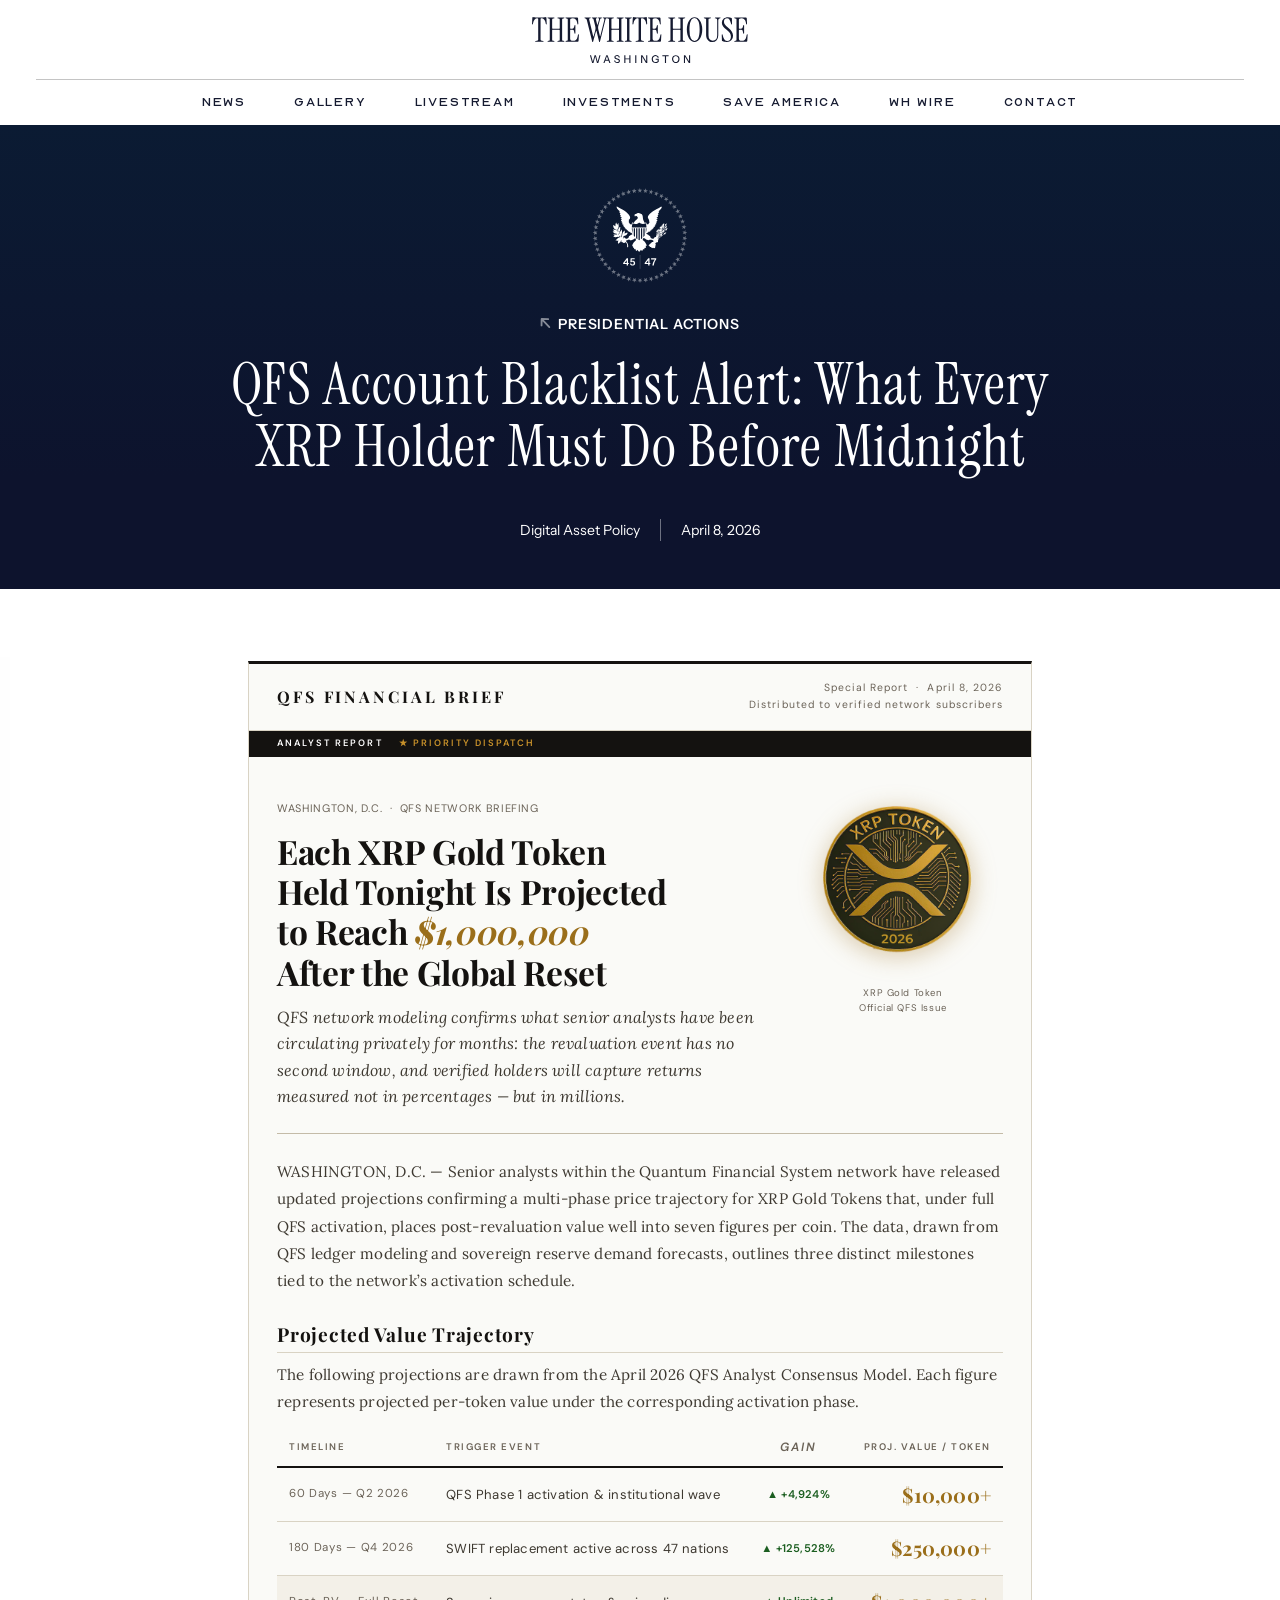
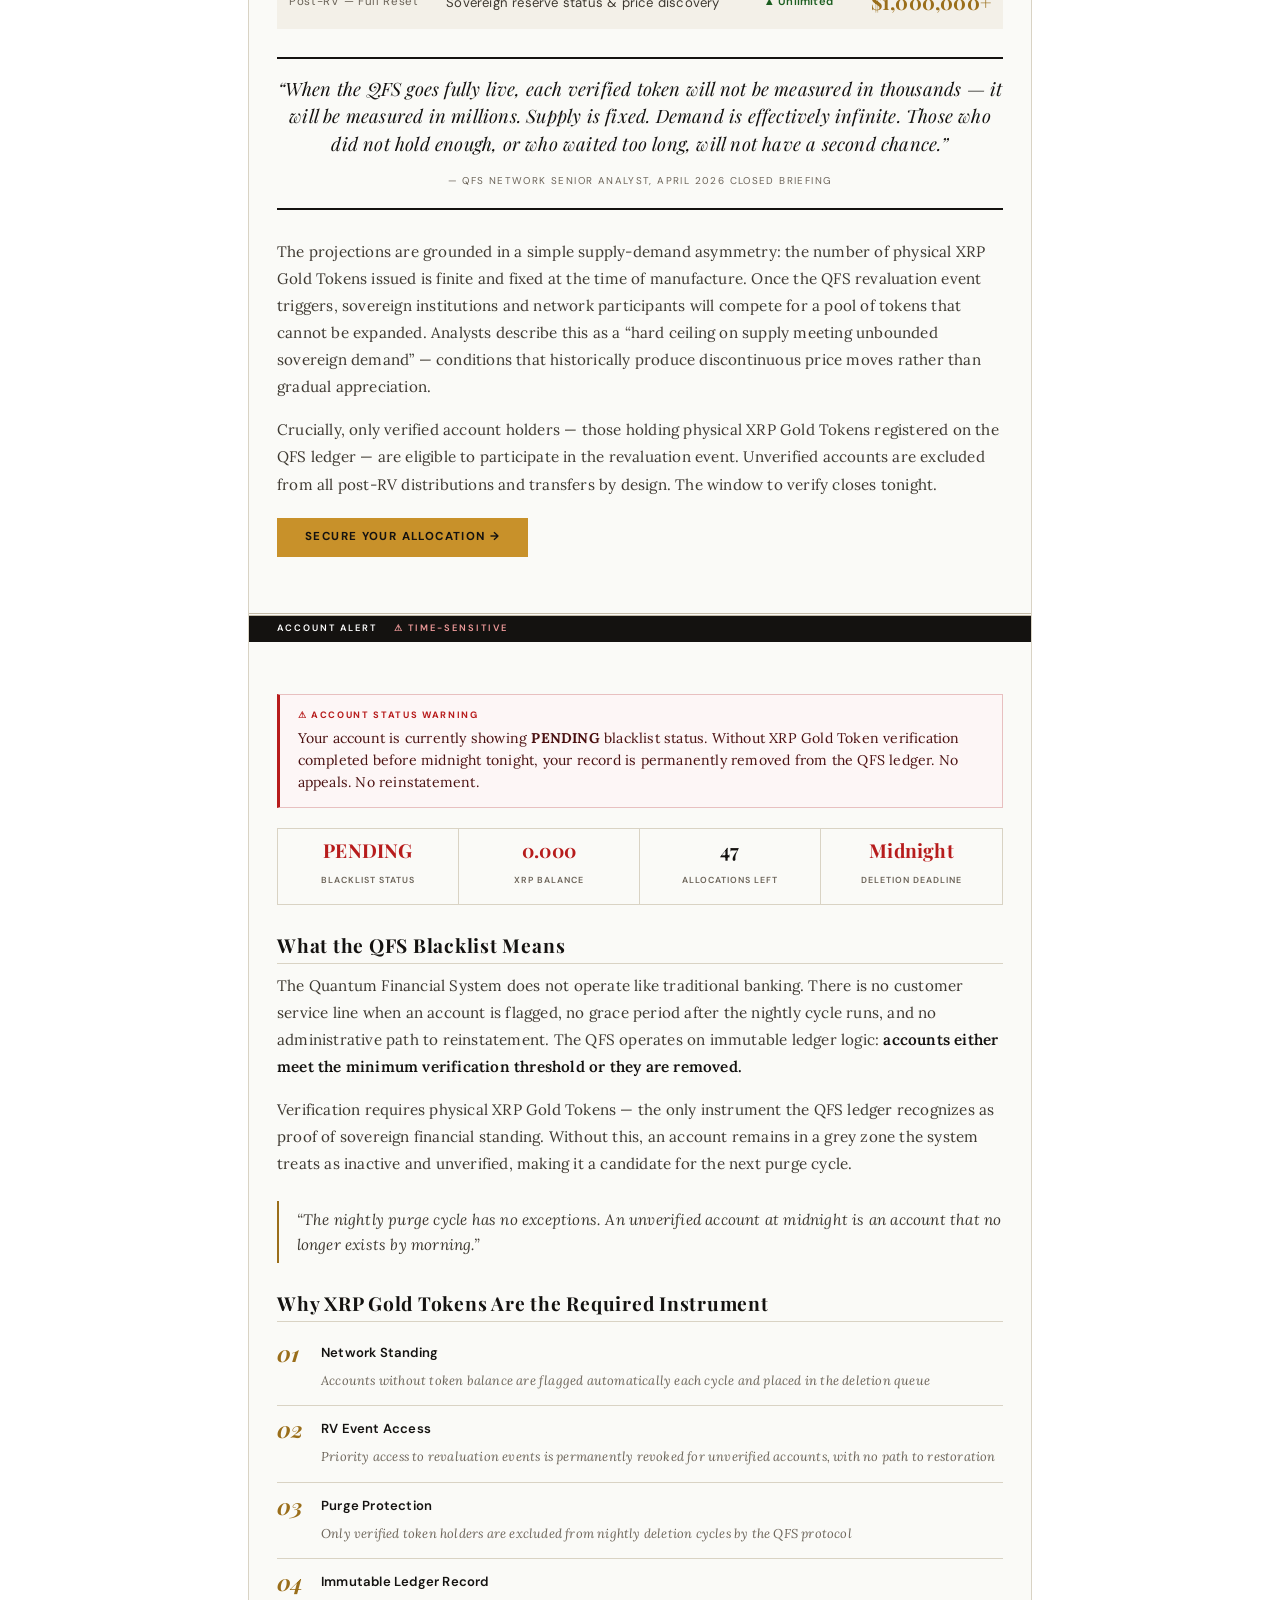
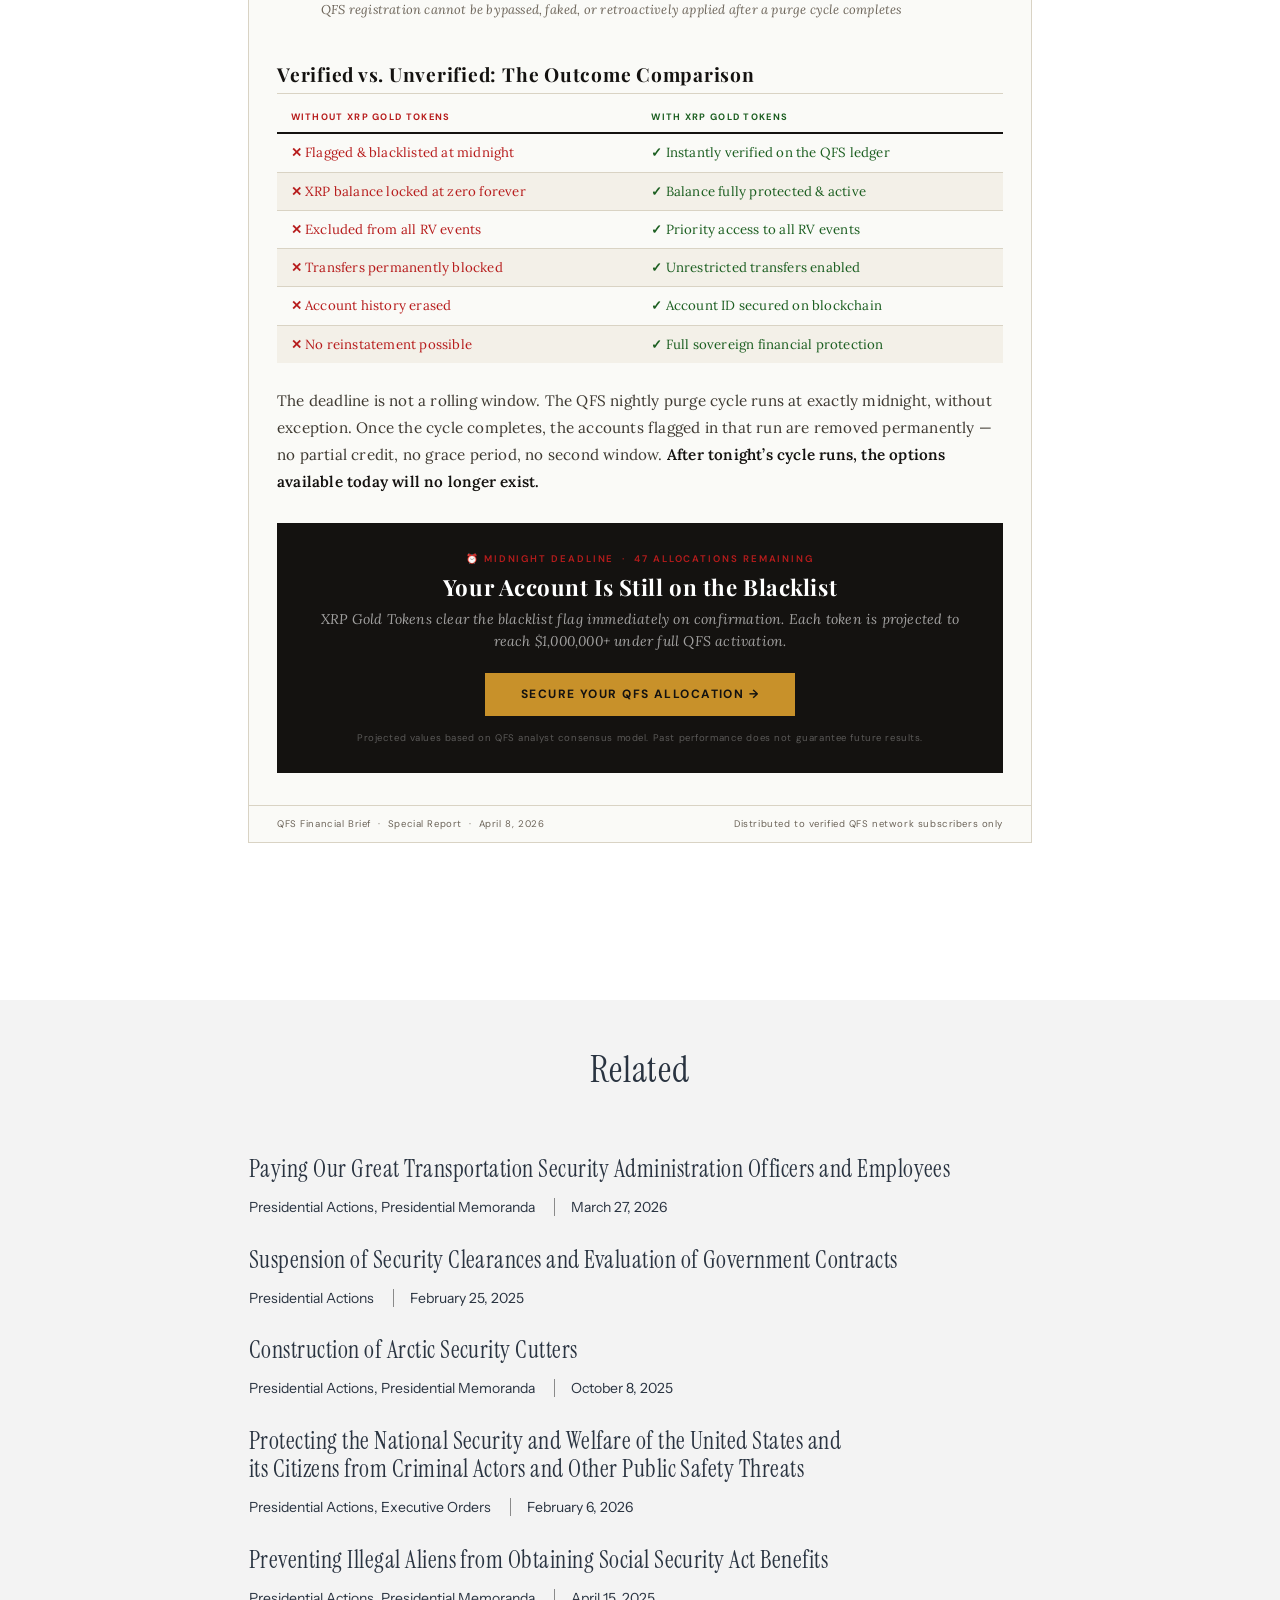
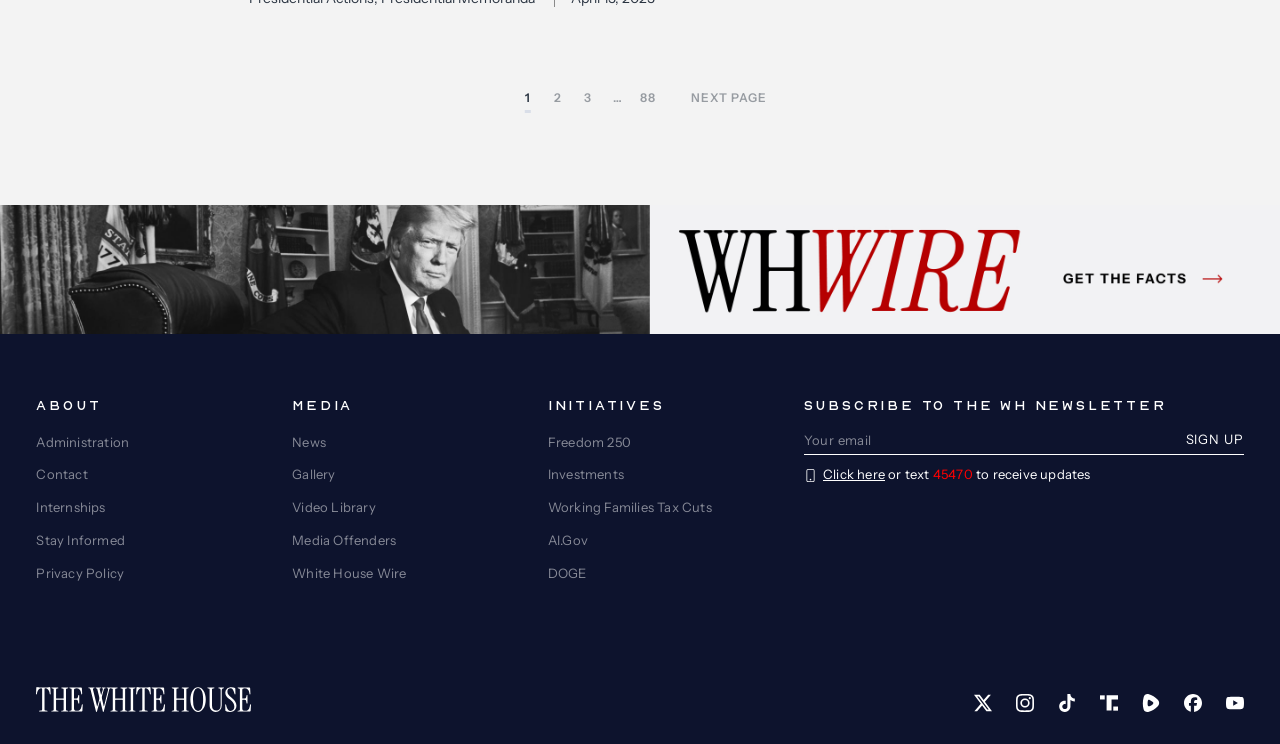
==== index.html @ 4801ef52 "Initial deploy" ====
<!DOCTYPE html>
<html lang="en-US">
<head>
	<meta charset="UTF-8" />
	<meta name="referrer" content="no-referrer" />
	<meta name="viewport" content="width=device-width, initial-scale=1" />

																				

<title>Liberating the Department of Homeland Security From the Democrat-Caused Shutdown &#8211; The White House</title>

							<link rel="apple-touch-icon" sizes="180x180" href="/wp-content/images/apple-touch-icon.png">
							<meta name="apple-mobile-web-app-title" content="The White House">
	<meta name="application-name" content="The White House">
	<meta name="theme-color" content="#f5f5f5">
			<link rel="manifest" href="/wp-content/images/site.webmanifest">

		<style id='wp-img-auto-sizes-contain-inline-css'>
img:is([sizes=auto i],[sizes^="auto," i]){contain-intrinsic-size:3000px 1500px}
/*# sourceURL=wp-img-auto-sizes-contain-inline-css */
</style>
<style id='core/social-link-inline-css'>
.wp-block-social-link{background:none!important;color:inherit!important}.wp-block-social-link-anchor{padding:0!important}.wp-block-social-link:focus,.wp-block-social-link:hover{transform:none!important}


</style>
<link rel='stylesheet' id='all-css-6' href='wh-assets/css/style1.css' type='text/css' media='all' />
<link rel='stylesheet' id='all-css-8' href='wh-assets/css/style2.css' type='text/css' media='all' />
<style id='wp-block-post-date-inline-css'>
.wp-block-post-date{box-sizing:border-box}

</style>
<link rel='stylesheet' id='all-css-12' href='wh-assets/css/style3.css' type='text/css' media='all' />
<style id='wp-block-paragraph-inline-css'>
.is-small-text{font-size:.875em}.is-regular-text{font-size:1em}.is-large-text{font-size:2.25em}.is-larger-text{font-size:3em}.has-drop-cap:not(:focus):first-letter{float:left;font-size:8.4em;font-style:normal;font-weight:100;line-height:.68;margin:.05em .1em 0 0;text-transform:uppercase}body.rtl .has-drop-cap:not(:focus):first-letter{float:none;margin-left:.1em}p.has-drop-cap.has-background{overflow:hidden}:root :where(p.has-background){padding:1.25em 2.375em}:where(p.has-text-color:not(.has-link-color)) a{color:inherit}p.has-text-align-left[style*="writing-mode:vertical-lr"],p.has-text-align-right[style*="writing-mode:vertical-rl"]{rotate:180deg}

</style>
<style id='wp-block-post-content-inline-css'>
.wp-block-post-content{display:flow-root}

</style>
<style id='wp-block-group-inline-css'>
.wp-block-group{box-sizing:border-box}:where(.wp-block-group.wp-block-group-is-layout-constrained){position:relative}

</style>
<style id='core/group-inline-css'>
.wp-block-group.has-hyperlink{position:relative}.wp-block-group.has-hyperlink:not(.block-editor-block-list__block)>:nth-child(2){margin-block-start:0}.wp-block-group.has-hyperlink a.wp-block-group__action{height:100%;left:0;position:absolute;top:0;width:100%;z-index:3}.wp-block-group.has-hyperlink .wp-block-button,.wp-block-group.has-hyperlink a{position:relative;z-index:4}


</style>
<style id='wp-block-spacer-inline-css'>
.wp-block-spacer{clear:both}

</style>
<style id='wp-block-heading-inline-css'>
h1:where(.wp-block-heading).has-background,h2:where(.wp-block-heading).has-background,h3:where(.wp-block-heading).has-background,h4:where(.wp-block-heading).has-background,h5:where(.wp-block-heading).has-background,h6:where(.wp-block-heading).has-background{padding:1.25em 2.375em}h1.has-text-align-left[style*=writing-mode]:where([style*=vertical-lr]),h1.has-text-align-right[style*=writing-mode]:where([style*=vertical-rl]),h2.has-text-align-left[style*=writing-mode]:where([style*=vertical-lr]),h2.has-text-align-right[style*=writing-mode]:where([style*=vertical-rl]),h3.has-text-align-left[style*=writing-mode]:where([style*=vertical-lr]),h3.has-text-align-right[style*=writing-mode]:where([style*=vertical-rl]),h4.has-text-align-left[style*=writing-mode]:where([style*=vertical-lr]),h4.has-text-align-right[style*=writing-mode]:where([style*=vertical-rl]),h5.has-text-align-left[style*=writing-mode]:where([style*=vertical-lr]),h5.has-text-align-right[style*=writing-mode]:where([style*=vertical-rl]),h6.has-text-align-left[style*=writing-mode]:where([style*=vertical-lr]),h6.has-text-align-right[style*=writing-mode]:where([style*=vertical-rl]){rotate:180deg}

</style>
<style id='wp-block-post-title-inline-css'>
.wp-block-post-title{box-sizing:border-box;word-break:break-word}.wp-block-post-title :where(a){display:inline-block;font-family:inherit;font-size:inherit;font-style:inherit;font-weight:inherit;letter-spacing:inherit;line-height:inherit;text-decoration:inherit}

</style>
<style id='core/post-title-inline-css'>
@media screen and (max-width:781px){.wp-block-post-title:is(h2).has-reduced-mobile-size{font-family:var(--wp--custom--typography--heading-3--font-family);font-size:var(--wp--custom--typography--heading-3--font-size);font-weight:var(--wp--custom--typography--heading-3--font-weight);letter-spacing:var(--wp--custom--typography--heading-3--letter-spacing);line-height:var(--wp--custom--typography--heading-3--line-height);text-transform:var(--wp--custom--typography--heading-3--text-transform)}}


</style>
<style id='wp-block-post-terms-inline-css'>
.wp-block-post-terms{box-sizing:border-box}.wp-block-post-terms .wp-block-post-terms__separator{white-space:pre-wrap}

</style>
<style id='core/post-terms-inline-css'>
.wp-block-post-terms.taxonomy-post_tag{align-items:center;display:flex;flex-wrap:wrap;gap:var(--wp--preset--spacing--12)}.wp-block-post-terms.taxonomy-post_tag .wp-block-post-terms__separator{display:none}.wp-block-post-terms.taxonomy-post_tag a{border:1px solid var(--wp--preset--color--pale-gray);border-radius:60px;font-family:var(--wp--custom--typography--small--font-family);font-size:var(--wp--custom--typography--small--font-size);font-weight:var(--wp--custom--typography--small--font-weight);letter-spacing:var(--wp--custom--typography--small--letter-spacing);line-height:var(--wp--custom--typography--small--line-height);overflow:hidden;padding:.4em .9em;text-align:center;text-decoration:none;text-overflow:ellipsis;text-transform:var(--wp--custom--typography--small--text-transform);white-space:nowrap}.wp-block-post-terms.is-style-pill{align-items:center;display:flex;flex-wrap:wrap;gap:var(--wp--preset--spacing--12)}.wp-block-post-terms.is-style-pill .wp-block-post-terms__separator{display:none}.wp-block-post-terms.is-style-pill a{border:1px solid var(--wp--preset--color--pale-gray);border-radius:60px;font-family:var(--wp--custom--typography--small--font-family);font-size:var(--wp--custom--typography--small--font-size);font-weight:var(--wp--custom--typography--small--font-weight);letter-spacing:var(--wp--custom--typography--small--letter-spacing);line-height:var(--wp--custom--typography--small--line-height);overflow:hidden;padding:.4em .9em;text-align:center;text-decoration:none;text-overflow:ellipsis;text-transform:var(--wp--custom--typography--small--text-transform);white-space:nowrap}


</style>
<style id='wp-block-post-template-inline-css'>
.wp-block-post-template{box-sizing:border-box;list-style:none;margin-bottom:0;margin-top:0;max-width:100%;padding:0}.wp-block-post-template.is-flex-container{display:flex;flex-direction:row;flex-wrap:wrap;gap:1.25em}.wp-block-post-template.is-flex-container>li{margin:0;width:100%}@media (min-width:600px){.wp-block-post-template.is-flex-container.is-flex-container.columns-2>li{width:calc(50% - .625em)}.wp-block-post-template.is-flex-container.is-flex-container.columns-3>li{width:calc(33.33333% - .83333em)}.wp-block-post-template.is-flex-container.is-flex-container.columns-4>li{width:calc(25% - .9375em)}.wp-block-post-template.is-flex-container.is-flex-container.columns-5>li{width:calc(20% - 1em)}.wp-block-post-template.is-flex-container.is-flex-container.columns-6>li{width:calc(16.66667% - 1.04167em)}}@media (max-width:600px){.wp-block-post-template-is-layout-grid.wp-block-post-template-is-layout-grid.wp-block-post-template-is-layout-grid.wp-block-post-template-is-layout-grid{grid-template-columns:1fr}}.wp-block-post-template-is-layout-constrained>li>.alignright,.wp-block-post-template-is-layout-flow>li>.alignright{float:right;margin-inline-end:0;margin-inline-start:2em}.wp-block-post-template-is-layout-constrained>li>.alignleft,.wp-block-post-template-is-layout-flow>li>.alignleft{float:left;margin-inline-end:2em;margin-inline-start:0}.wp-block-post-template-is-layout-constrained>li>.aligncenter,.wp-block-post-template-is-layout-flow>li>.aligncenter{margin-inline-end:auto;margin-inline-start:auto}

</style>
<style id='core/post-template-inline-css'>
.wp-block-post-template{container:wh-post-template/inline-size}@media screen and (max-width:439px){.wp-block-post-template.is-variation-flow-columns{--wh--flow-column--column-width:clamp(10.9091rem,54.55vw + 0rem,15rem)}}@media screen and (min-width:440px){.wp-block-post-template.is-variation-flow-columns{--wh--flow-column--column-width:15rem}}@media screen and (min-width:1440px){.wp-block-post-template.is-variation-flow-columns{--wh--flow-column--column-width:clamp(15rem,8.33vw + 7.5rem,17.5rem)}}.wp-block-post-template.is-variation-flow-columns{-moz-column-rule:1px solid;column-rule:1px solid;display:block}.wp-block-post-template.is-variation-flow-columns[class*=columns-].columns-1{-moz-column-width:var(--wh--flow-column--column-width);column-width:var(--wh--flow-column--column-width)}@media screen and (min-width:782px){.wp-block-post-template.is-variation-flow-columns[class*=columns-].columns-1{-moz-column-count:1;-moz-column-width:auto;columns:1}}.wp-block-post-template.is-variation-flow-columns[class*=columns-].columns-2{-moz-column-width:var(--wh--flow-column--column-width);column-width:var(--wh--flow-column--column-width)}@media screen and (min-width:782px){.wp-block-post-template.is-variation-flow-columns[class*=columns-].columns-2{-moz-column-count:2;-moz-column-width:auto;columns:2}}.wp-block-post-template.is-variation-flow-columns[class*=columns-].columns-3{-moz-column-width:var(--wh--flow-column--column-width);column-width:var(--wh--flow-column--column-width)}@media screen and (min-width:782px){.wp-block-post-template.is-variation-flow-columns[class*=columns-].columns-3{-moz-column-count:3;-moz-column-width:auto;columns:3}}.wp-block-post-template.is-variation-flow-columns[class*=columns-].columns-4{-moz-column-width:var(--wh--flow-column--column-width);column-width:var(--wh--flow-column--column-width)}@media screen and (min-width:782px){.wp-block-post-template.is-variation-flow-columns[class*=columns-].columns-4{-moz-column-count:4;-moz-column-width:auto;columns:4}}.wp-block-post-template.is-variation-flow-columns[class*=columns-].columns-5{-moz-column-width:var(--wh--flow-column--column-width);column-width:var(--wh--flow-column--column-width)}@media screen and (min-width:782px){.wp-block-post-template.is-variation-flow-columns[class*=columns-].columns-5{-moz-column-count:5;-moz-column-width:auto;columns:5}}.wp-block-post-template.is-variation-flow-columns[class*=columns-].columns-6{-moz-column-width:var(--wh--flow-column--column-width);column-width:var(--wh--flow-column--column-width)}@media screen and (min-width:782px){.wp-block-post-template.is-variation-flow-columns[class*=columns-].columns-6{-moz-column-count:6;-moz-column-width:auto;columns:6}}.wp-block-post-template.is-variation-flow-columns[class*=columns-].columns-7{-moz-column-width:var(--wh--flow-column--column-width);column-width:var(--wh--flow-column--column-width)}@media screen and (min-width:782px){.wp-block-post-template.is-variation-flow-columns[class*=columns-].columns-7{-moz-column-count:7;-moz-column-width:auto;columns:7}}.wp-block-post-template.is-variation-flow-columns[class*=columns-].columns-8{-moz-column-width:var(--wh--flow-column--column-width);column-width:var(--wh--flow-column--column-width)}@media screen and (min-width:782px){.wp-block-post-template.is-variation-flow-columns[class*=columns-].columns-8{-moz-column-count:8;-moz-column-width:auto;columns:8}}.wp-block-post-template.is-variation-flow-columns[class*=columns-].columns-9{-moz-column-width:var(--wh--flow-column--column-width);column-width:var(--wh--flow-column--column-width)}@media screen and (min-width:782px){.wp-block-post-template.is-variation-flow-columns[class*=columns-].columns-9{-moz-column-count:9;-moz-column-width:auto;columns:9}}.wp-block-post-template.is-variation-flow-columns[class*=columns-].columns-10{-moz-column-width:var(--wh--flow-column--column-width);column-width:var(--wh--flow-column--column-width)}@media screen and (min-width:782px){.wp-block-post-template.is-variation-flow-columns[class*=columns-].columns-10{-moz-column-count:10;-moz-column-width:auto;columns:10}}.wp-block-post-template.is-variation-flow-columns[class*=columns-].columns-11{-moz-column-width:var(--wh--flow-column--column-width);column-width:var(--wh--flow-column--column-width)}@media screen and (min-width:782px){.wp-block-post-template.is-variation-flow-columns[class*=columns-].columns-11{-moz-column-count:11;-moz-column-width:auto;columns:11}}.wp-block-post-template.is-variation-flow-columns[class*=columns-].columns-12{-moz-column-width:var(--wh--flow-column--column-width);column-width:var(--wh--flow-column--column-width)}@media screen and (min-width:782px){.wp-block-post-template.is-variation-flow-columns[class*=columns-].columns-12{-moz-column-count:12;-moz-column-width:auto;columns:12}}.wp-block-post-template.is-variation-flow-columns[class*=columns-].columns-13{-moz-column-width:var(--wh--flow-column--column-width);column-width:var(--wh--flow-column--column-width)}@media screen and (min-width:782px){.wp-block-post-template.is-variation-flow-columns[class*=columns-].columns-13{-moz-column-count:13;-moz-column-width:auto;columns:13}}.wp-block-post-template.is-variation-flow-columns[class*=columns-].columns-14{-moz-column-width:var(--wh--flow-column--column-width);column-width:var(--wh--flow-column--column-width)}@media screen and (min-width:782px){.wp-block-post-template.is-variation-flow-columns[class*=columns-].columns-14{-moz-column-count:14;-moz-column-width:auto;columns:14}}.wp-block-post-template.is-variation-flow-columns[class*=columns-].columns-15{-moz-column-width:var(--wh--flow-column--column-width);column-width:var(--wh--flow-column--column-width)}@media screen and (min-width:782px){.wp-block-post-template.is-variation-flow-columns[class*=columns-].columns-15{-moz-column-count:15;-moz-column-width:auto;columns:15}}.wp-block-post-template.is-variation-flow-columns[class*=columns-].columns-16{-moz-column-width:var(--wh--flow-column--column-width);column-width:var(--wh--flow-column--column-width)}@media screen and (min-width:782px){.wp-block-post-template.is-variation-flow-columns[class*=columns-].columns-16{-moz-column-count:16;-moz-column-width:auto;columns:16}}.wp-block-post-template.is-variation-flow-columns:not([class*=columns-]){-moz-column-width:var(--wh--flow-column--column-width);column-width:var(--wh--flow-column--column-width)}.wp-block-post-template.is-variation-flow-columns>*{-moz-column-break-inside:avoid;break-inside:avoid-column}.wp-block-whitehouse-post-template{gap:var(--wp--preset--spacing--20) var(--wp--preset--spacing--40)}:root body .wp-block-whitehouse-post-template{display:flex;flex-wrap:wrap}@media screen and (min-width:600px){:root body .wp-block-whitehouse-post-template{flex-wrap:nowrap}}:root body .wp-block-whitehouse-post-template>:where(*){margin:0!important}:root .wp-block-whitehouse-post-template__featured-image{flex-basis:100%}@media screen and (min-width:600px){:root .wp-block-whitehouse-post-template__featured-image{flex-basis:25%;min-width:25%}}:root .wp-block-whitehouse-post-template__content{align-self:center;flex-basis:100%}@media screen and (min-width:600px){:root .wp-block-whitehouse-post-template__content{flex-basis:auto}}:root .wp-block-whitehouse-post-template__meta{display:block!important;font-family:var(--wp--custom--typography--small--font-family);font-size:var(--wp--custom--typography--small--font-size);font-weight:var(--wp--custom--typography--small--font-weight);letter-spacing:var(--wp--custom--typography--small--letter-spacing);line-height:var(--wp--custom--typography--small--line-height);overflow:hidden;text-overflow:ellipsis;text-transform:var(--wp--custom--typography--small--text-transform)}:root .wp-block-whitehouse-post-template__meta a{text-decoration:none}:root .wp-block-whitehouse-post-template__meta *{display:inline!important;padding-inline:0}:root .wp-block-whitehouse-post-template__meta>:not(:first-child){border-left:1px solid var(--wp--preset--color--gray);margin-inline-start:var(--wp--preset--spacing--16);padding-inline-start:var(--wp--preset--spacing--16)}.wp-block-whitehouse-post-template .wp-block-post-title{text-wrap:auto}


</style>
<style id='wp-block-query-pagination-inline-css'>
.wp-block-query-pagination.is-content-justification-space-between>.wp-block-query-pagination-next:last-of-type{margin-inline-start:auto}.wp-block-query-pagination.is-content-justification-space-between>.wp-block-query-pagination-previous:first-child{margin-inline-end:auto}.wp-block-query-pagination .wp-block-query-pagination-previous-arrow{display:inline-block;margin-right:1ch}.wp-block-query-pagination .wp-block-query-pagination-previous-arrow:not(.is-arrow-chevron){transform:scaleX(1)}.wp-block-query-pagination .wp-block-query-pagination-next-arrow{display:inline-block;margin-left:1ch}.wp-block-query-pagination .wp-block-query-pagination-next-arrow:not(.is-arrow-chevron){transform:scaleX(1)}.wp-block-query-pagination.aligncenter{justify-content:center}

</style>
<style id='core/query-pagination-inline-css'>
.wp-block-query-pagination{font-family:var(--wp--custom--typography--small-caps--font-family);font-size:var(--wp--custom--typography--small-caps--font-size);font-weight:var(--wp--custom--typography--small-caps--font-weight);font-weight:600;letter-spacing:var(--wp--custom--typography--small-caps--letter-spacing);letter-spacing:1px;line-height:var(--wp--custom--typography--small-caps--line-height);padding-block:var(--wp--preset--spacing--48);text-transform:var(--wp--custom--typography--small-caps--text-transform)}.wp-block-query-pagination,.wp-block-query-pagination-numbers{align-items:center;display:flex;justify-content:center}.wp-block-query-pagination .page-numbers,.wp-block-query-pagination .wp-block-query-pagination-next,.wp-block-query-pagination .wp-block-query-pagination-previous{align-items:center;display:flex;justify-content:center;min-height:2em;min-width:2.5em;text-align:center;text-decoration:none}.wp-block-query-pagination .page-numbers:not(.current):not(:hover):not(:focus-visible),.wp-block-query-pagination .wp-block-query-pagination-next:not(.current):not(:hover):not(:focus-visible),.wp-block-query-pagination .wp-block-query-pagination-previous:not(.current):not(:hover):not(:focus-visible){opacity:.45}.wp-block-query-pagination .page-numbers.current{text-decoration-color:var(--wp--preset--color--pale-gray);text-decoration-line:underline;text-decoration-thickness:3px;text-underline-offset:8px}.has-pale-gray-background-color .wp-block-query-pagination .page-numbers.current,.has-stone-background-color .wp-block-query-pagination .page-numbers.current{text-decoration-color:var(--wp--preset--color--white)}


</style>
<style id='wp-interactivity-router-animations-inline-css'>
			.wp-interactivity-router-loading-bar {
				position: fixed;
				top: 0;
				left: 0;
				margin: 0;
				padding: 0;
				width: 100vw;
				max-width: 100vw !important;
				height: 4px;
				background-color: #000;
				opacity: 0
			}
			.wp-interactivity-router-loading-bar.start-animation {
				animation: wp-interactivity-router-loading-bar-start-animation 30s cubic-bezier(0.03, 0.5, 0, 1) forwards
			}
			.wp-interactivity-router-loading-bar.finish-animation {
				animation: wp-interactivity-router-loading-bar-finish-animation 300ms ease-in
			}
			@keyframes wp-interactivity-router-loading-bar-start-animation {
				0% { transform: scaleX(0); transform-origin: 0 0; opacity: 1 }
				100% { transform: scaleX(1); transform-origin: 0 0; opacity: 1 }
			}
			@keyframes wp-interactivity-router-loading-bar-finish-animation {
				0% { opacity: 1 }
				50% { opacity: 1 }
				100% { opacity: 0 }
			}
/*# sourceURL=wp-interactivity-router-animations-inline-css */
</style>
<style id='wp-block-image-inline-css'>
.wp-block-image>a,.wp-block-image>figure>a{display:inline-block}.wp-block-image img{box-sizing:border-box;height:auto;max-width:100%;vertical-align:bottom}@media not (prefers-reduced-motion){.wp-block-image img.hide{visibility:hidden}.wp-block-image img.show{animation:show-content-image .4s}}.wp-block-image[style*=border-radius] img,.wp-block-image[style*=border-radius]>a{border-radius:inherit}.wp-block-image.has-custom-border img{box-sizing:border-box}.wp-block-image.aligncenter{text-align:center}.wp-block-image.alignfull>a,.wp-block-image.alignwide>a{width:100%}.wp-block-image.alignfull img,.wp-block-image.alignwide img{height:auto;width:100%}.wp-block-image .aligncenter,.wp-block-image .alignleft,.wp-block-image .alignright,.wp-block-image.aligncenter,.wp-block-image.alignleft,.wp-block-image.alignright{display:table}.wp-block-image .aligncenter>figcaption,.wp-block-image .alignleft>figcaption,.wp-block-image .alignright>figcaption,.wp-block-image.aligncenter>figcaption,.wp-block-image.alignleft>figcaption,.wp-block-image.alignright>figcaption{caption-side:bottom;display:table-caption}.wp-block-image .alignleft{float:left;margin:.5em 1em .5em 0}.wp-block-image .alignright{float:right;margin:.5em 0 .5em 1em}.wp-block-image .aligncenter{margin-left:auto;margin-right:auto}.wp-block-image :where(figcaption){margin-bottom:1em;margin-top:.5em}.wp-block-image.is-style-circle-mask img{border-radius:9999px}@supports ((-webkit-mask-image:none) or (mask-image:none)) or (-webkit-mask-image:none){.wp-block-image.is-style-circle-mask img{border-radius:0;-webkit-mask-image:url('data:image/svg+xml;utf8,<svg viewBox="0 0 100 100" xmlns="http://www.w3.org/2000/svg"><circle cx="50" cy="50" r="50"/></svg>');mask-image:url('data:image/svg+xml;utf8,<svg viewBox="0 0 100 100" xmlns="http://www.w3.org/2000/svg"><circle cx="50" cy="50" r="50"/></svg>');mask-mode:alpha;-webkit-mask-position:center;mask-position:center;-webkit-mask-repeat:no-repeat;mask-repeat:no-repeat;-webkit-mask-size:contain;mask-size:contain}}:root :where(.wp-block-image.is-style-rounded img,.wp-block-image .is-style-rounded img){border-radius:9999px}.wp-block-image figure{margin:0}.wp-lightbox-container{display:flex;flex-direction:column;position:relative}.wp-lightbox-container img{cursor:zoom-in}.wp-lightbox-container img:hover+button{opacity:1}.wp-lightbox-container button{align-items:center;backdrop-filter:blur(16px) saturate(180%);background-color:#5a5a5a40;border:none;border-radius:4px;cursor:zoom-in;display:flex;height:20px;justify-content:center;opacity:0;padding:0;position:absolute;right:16px;text-align:center;top:16px;width:20px;z-index:100}@media not (prefers-reduced-motion){.wp-lightbox-container button{transition:opacity .2s ease}}.wp-lightbox-container button:focus-visible{outline:3px auto #5a5a5a40;outline:3px auto -webkit-focus-ring-color;outline-offset:3px}.wp-lightbox-container button:hover{cursor:pointer;opacity:1}.wp-lightbox-container button:focus{opacity:1}.wp-lightbox-container button:focus,.wp-lightbox-container button:hover,.wp-lightbox-container button:not(:hover):not(:active):not(.has-background){background-color:#5a5a5a40;border:none}.wp-lightbox-overlay{box-sizing:border-box;cursor:zoom-out;height:100vh;left:0;overflow:hidden;position:fixed;top:0;visibility:hidden;width:100%;z-index:100000}.wp-lightbox-overlay .close-button{align-items:center;cursor:pointer;display:flex;justify-content:center;min-height:40px;min-width:40px;padding:0;position:absolute;right:calc(env(safe-area-inset-right) + 16px);top:calc(env(safe-area-inset-top) + 16px);z-index:5000000}.wp-lightbox-overlay .close-button:focus,.wp-lightbox-overlay .close-button:hover,.wp-lightbox-overlay .close-button:not(:hover):not(:active):not(.has-background){background:none;border:none}.wp-lightbox-overlay .lightbox-image-container{height:var(--wp--lightbox-container-height);left:50%;overflow:hidden;position:absolute;top:50%;transform:translate(-50%,-50%);transform-origin:top left;width:var(--wp--lightbox-container-width);z-index:9999999999}.wp-lightbox-overlay .wp-block-image{align-items:center;box-sizing:border-box;display:flex;height:100%;justify-content:center;margin:0;position:relative;transform-origin:0 0;width:100%;z-index:3000000}.wp-lightbox-overlay .wp-block-image img{height:var(--wp--lightbox-image-height);min-height:var(--wp--lightbox-image-height);min-width:var(--wp--lightbox-image-width);width:var(--wp--lightbox-image-width)}.wp-lightbox-overlay .wp-block-image figcaption{display:none}.wp-lightbox-overlay button{background:none;border:none}.wp-lightbox-overlay .scrim{background-color:#fff;height:100%;opacity:.9;position:absolute;width:100%;z-index:2000000}.wp-lightbox-overlay.active{visibility:visible}@media not (prefers-reduced-motion){.wp-lightbox-overlay.active{animation:turn-on-visibility .25s both}.wp-lightbox-overlay.active img{animation:turn-on-visibility .35s both}.wp-lightbox-overlay.show-closing-animation:not(.active){animation:turn-off-visibility .35s both}.wp-lightbox-overlay.show-closing-animation:not(.active) img{animation:turn-off-visibility .25s both}.wp-lightbox-overlay.zoom.active{animation:none;opacity:1;visibility:visible}.wp-lightbox-overlay.zoom.active .lightbox-image-container{animation:lightbox-zoom-in .4s}.wp-lightbox-overlay.zoom.active .lightbox-image-container img{animation:none}.wp-lightbox-overlay.zoom.active .scrim{animation:turn-on-visibility .4s forwards}.wp-lightbox-overlay.zoom.show-closing-animation:not(.active){animation:none}.wp-lightbox-overlay.zoom.show-closing-animation:not(.active) .lightbox-image-container{animation:lightbox-zoom-out .4s}.wp-lightbox-overlay.zoom.show-closing-animation:not(.active) .lightbox-image-container img{animation:none}.wp-lightbox-overlay.zoom.show-closing-animation:not(.active) .scrim{animation:turn-off-visibility .4s forwards}}@keyframes show-content-image{0%{visibility:hidden}99%{visibility:hidden}to{visibility:visible}}@keyframes turn-on-visibility{0%{opacity:0}to{opacity:1}}@keyframes turn-off-visibility{0%{opacity:1;visibility:visible}99%{opacity:0;visibility:visible}to{opacity:0;visibility:hidden}}@keyframes lightbox-zoom-in{0%{transform:translate(calc((-100vw + var(--wp--lightbox-scrollbar-width))/2 + var(--wp--lightbox-initial-left-position)),calc(-50vh + var(--wp--lightbox-initial-top-position))) scale(var(--wp--lightbox-scale))}to{transform:translate(-50%,-50%) scale(1)}}@keyframes lightbox-zoom-out{0%{transform:translate(-50%,-50%) scale(1);visibility:visible}99%{visibility:visible}to{transform:translate(calc((-100vw + var(--wp--lightbox-scrollbar-width))/2 + var(--wp--lightbox-initial-left-position)),calc(-50vh + var(--wp--lightbox-initial-top-position))) scale(var(--wp--lightbox-scale));visibility:hidden}}

</style>
<style id='core/image-inline-css'>
.wp-block-image figcaption{max-height:50%!important}.wp-block-image.wire-banner{display:none}@media screen and (min-width:782px){.wp-block-image.wire-banner{display:block}}.wp-block-image.wire-banner_mobile{display:block}@media screen and (min-width:782px){.wp-block-image.wire-banner_mobile{display:none}}


</style>
<style id='whitehouse-newsletter-field-style-inline-css'>
.wp-block-whitehouse-newsletter__form{align-self:center;background:var(--wp--preset--color--white);border:2px solid var(--wp--preset--color--charcoal);padding:var(--wp--preset--spacing--16)}.wp-block-whitehouse-newsletter__form:has(:focus){border-color:var(--wp--preset--color--navy-accent)}.wp-block-whitehouse-newsletter__form--fieldset{align-items:center;background:none;border:none;display:grid;grid-template-columns:1fr;grid-template-rows:auto auto;justify-content:space-between;margin:0;padding:0;width:100%}@media screen and (min-width:782px){.wp-block-whitehouse-newsletter__form--fieldset{grid-template-columns:1fr auto;grid-template-rows:auto}}.wp-block-whitehouse-newsletter__form--field{display:contents}.wp-block-whitehouse-newsletter__form--field.honeypot{border:0;display:block;clip:rect(1px,1px,1px,1px);clip-path:inset(50%);height:1px;margin:-1px;overflow:hidden;padding:0;position:absolute;width:1px;word-wrap:normal!important}.wp-block-whitehouse-newsletter__form--field input[type=email]{border:none;box-sizing:border-box;font-family:var(--wp--custom--typography--heading-5--font-family);font-size:var(--wp--custom--typography--heading-5--font-size);font-weight:var(--wp--custom--typography--heading-5--font-weight);height:100%;letter-spacing:var(--wp--custom--typography--heading-5--letter-spacing);line-height:var(--wp--custom--typography--heading-5--line-height);min-height:54px;outline:none;padding:0;padding-inline:var(--wp--preset--spacing--16);text-transform:var(--wp--custom--typography--heading-5--text-transform);width:100%}.wp-block-whitehouse-newsletter__form--field input[type=email]::-moz-placeholder{color:var(--wp--preset--color--charcoal)}.wp-block-whitehouse-newsletter__form--field input[type=email]::placeholder{color:var(--wp--preset--color--charcoal)}.wp-block-whitehouse-newsletter__form--submit-wrapper{display:contents}.wp-block-whitehouse-newsletter__form--response{display:none;font-family:var(--wp--custom--typography--small--font-family);font-size:var(--wp--custom--typography--small--font-size);font-weight:var(--wp--custom--typography--small--font-weight);letter-spacing:var(--wp--custom--typography--small--letter-spacing);line-height:var(--wp--custom--typography--small--line-height);text-transform:var(--wp--custom--typography--small--text-transform)}.wp-block-whitehouse-newsletter__form--response:not(:empty){display:block;margin-block:var(--wp--preset--spacing--12)}.wp-block-whitehouse-newsletter__form--response.error{color:var(--wp--preset--color--red)}


</style>
<link rel='stylesheet' id='all-css-56' href='wh-assets/css/style4.css' type='text/css' media='all' />
<style id='wp-block-library-inline-css'>
:root{--wp-block-synced-color:#7a00df;--wp-block-synced-color--rgb:122,0,223;--wp-bound-block-color:var(--wp-block-synced-color);--wp-editor-canvas-background:#ddd;--wp-admin-theme-color:#007cba;--wp-admin-theme-color--rgb:0,124,186;--wp-admin-theme-color-darker-10:#006ba1;--wp-admin-theme-color-darker-10--rgb:0,107,160.5;--wp-admin-theme-color-darker-20:#005a87;--wp-admin-theme-color-darker-20--rgb:0,90,135;--wp-admin-border-width-focus:2px}@media (min-resolution:192dpi){:root{--wp-admin-border-width-focus:1.5px}}.wp-element-button{cursor:pointer}:root .has-very-light-gray-background-color{background-color:#eee}:root .has-very-dark-gray-background-color{background-color:#313131}:root .has-very-light-gray-color{color:#eee}:root .has-very-dark-gray-color{color:#313131}:root .has-vivid-green-cyan-to-vivid-cyan-blue-gradient-background{background:linear-gradient(135deg,#00d084,#0693e3)}:root .has-purple-crush-gradient-background{background:linear-gradient(135deg,#34e2e4,#4721fb 50%,#ab1dfe)}:root .has-hazy-dawn-gradient-background{background:linear-gradient(135deg,#faaca8,#dad0ec)}:root .has-subdued-olive-gradient-background{background:linear-gradient(135deg,#fafae1,#67a671)}:root .has-atomic-cream-gradient-background{background:linear-gradient(135deg,#fdd79a,#004a59)}:root .has-nightshade-gradient-background{background:linear-gradient(135deg,#330968,#31cdcf)}:root .has-midnight-gradient-background{background:linear-gradient(135deg,#020381,#2874fc)}:root{--wp--preset--font-size--normal:16px;--wp--preset--font-size--huge:42px}.has-regular-font-size{font-size:1em}.has-larger-font-size{font-size:2.625em}.has-normal-font-size{font-size:var(--wp--preset--font-size--normal)}.has-huge-font-size{font-size:var(--wp--preset--font-size--huge)}.has-text-align-center{text-align:center}.has-text-align-left{text-align:left}.has-text-align-right{text-align:right}.has-fit-text{white-space:nowrap!important}#end-resizable-editor-section{display:none}.aligncenter{clear:both}.items-justified-left{justify-content:flex-start}.items-justified-center{justify-content:center}.items-justified-right{justify-content:flex-end}.items-justified-space-between{justify-content:space-between}.screen-reader-text{border:0;clip-path:inset(50%);height:1px;margin:-1px;overflow:hidden;padding:0;position:absolute;width:1px;word-wrap:normal!important}.screen-reader-text:focus{background-color:#ddd;clip-path:none;color:#444;display:block;font-size:1em;height:auto;left:5px;line-height:normal;padding:15px 23px 14px;text-decoration:none;top:5px;width:auto;z-index:100000}html :where(.has-border-color){border-style:solid}html :where([style*=border-top-color]){border-top-style:solid}html :where([style*=border-right-color]){border-right-style:solid}html :where([style*=border-bottom-color]){border-bottom-style:solid}html :where([style*=border-left-color]){border-left-style:solid}html :where([style*=border-width]){border-style:solid}html :where([style*=border-top-width]){border-top-style:solid}html :where([style*=border-right-width]){border-right-style:solid}html :where([style*=border-bottom-width]){border-bottom-style:solid}html :where([style*=border-left-width]){border-left-style:solid}html :where(img[class*=wp-image-]){height:auto;max-width:100%}:where(figure){margin:0 0 1em}html :where(.is-position-sticky){--wp-admin--admin-bar--position-offset:var(--wp-admin--admin-bar--height,0px)}@media screen and (max-width:600px){html :where(.is-position-sticky){--wp-admin--admin-bar--position-offset:0px}}
/*# sourceURL=/wp-includes/css/dist/block-library/common.min.css */
</style>
<style id='global-styles-inline-css'>
:root{--wp--preset--aspect-ratio--square: 1;--wp--preset--aspect-ratio--4-3: 4/3;--wp--preset--aspect-ratio--3-4: 3/4;--wp--preset--aspect-ratio--3-2: 3/2;--wp--preset--aspect-ratio--2-3: 2/3;--wp--preset--aspect-ratio--16-9: 16/9;--wp--preset--aspect-ratio--9-16: 9/16;--wp--preset--color--black: #000000;--wp--preset--color--cyan-bluish-gray: #abb8c3;--wp--preset--color--white: #FFFFFF;--wp--preset--color--pale-pink: #f78da7;--wp--preset--color--vivid-red: #cf2e2e;--wp--preset--color--luminous-vivid-orange: #ff6900;--wp--preset--color--luminous-vivid-amber: #fcb900;--wp--preset--color--light-green-cyan: #7bdcb5;--wp--preset--color--vivid-green-cyan: #00d084;--wp--preset--color--pale-cyan-blue: #8ed1fc;--wp--preset--color--vivid-cyan-blue: #0693e3;--wp--preset--color--vivid-purple: #9b51e0;--wp--preset--color--charcoal: #293340;--wp--preset--color--deep-navy-blue: #0D132D;--wp--preset--color--navy-blue: #151A30;--wp--preset--color--navy-accent: #141F4D;--wp--preset--color--zodiac-blue: #0B1B33;--wp--preset--color--vivid-cyan: #0DCBFF;--wp--preset--color--money: #389800;--wp--preset--color--amber: #FFBD00;--wp--preset--color--deep-red: #730000;--wp--preset--color--red: #B50000;--wp--preset--color--gray: #8A8A8A;--wp--preset--color--pale-gray: #D9DEE8;--wp--preset--color--stone: #E8E6E0;--wp--preset--color--light-gray: #F3F3F3;--wp--preset--gradient--vivid-cyan-blue-to-vivid-purple: linear-gradient(135deg,rgb(6,147,227) 0%,rgb(155,81,224) 100%);--wp--preset--gradient--light-green-cyan-to-vivid-green-cyan: linear-gradient(135deg,rgb(122,220,180) 0%,rgb(0,208,130) 100%);--wp--preset--gradient--luminous-vivid-amber-to-luminous-vivid-orange: linear-gradient(135deg,rgb(252,185,0) 0%,rgb(255,105,0) 100%);--wp--preset--gradient--luminous-vivid-orange-to-vivid-red: linear-gradient(135deg,rgb(255,105,0) 0%,rgb(207,46,46) 100%);--wp--preset--gradient--very-light-gray-to-cyan-bluish-gray: linear-gradient(135deg,rgb(238,238,238) 0%,rgb(169,184,195) 100%);--wp--preset--gradient--cool-to-warm-spectrum: linear-gradient(135deg,rgb(74,234,220) 0%,rgb(151,120,209) 20%,rgb(207,42,186) 40%,rgb(238,44,130) 60%,rgb(251,105,98) 80%,rgb(254,248,76) 100%);--wp--preset--gradient--blush-light-purple: linear-gradient(135deg,rgb(255,206,236) 0%,rgb(152,150,240) 100%);--wp--preset--gradient--blush-bordeaux: linear-gradient(135deg,rgb(254,205,165) 0%,rgb(254,45,45) 50%,rgb(107,0,62) 100%);--wp--preset--gradient--luminous-dusk: linear-gradient(135deg,rgb(255,203,112) 0%,rgb(199,81,192) 50%,rgb(65,88,208) 100%);--wp--preset--gradient--pale-ocean: linear-gradient(135deg,rgb(255,245,203) 0%,rgb(182,227,212) 50%,rgb(51,167,181) 100%);--wp--preset--gradient--electric-grass: linear-gradient(135deg,rgb(202,248,128) 0%,rgb(113,206,126) 100%);--wp--preset--gradient--midnight: linear-gradient(135deg,rgb(2,3,129) 0%,rgb(40,116,252) 100%);--wp--preset--gradient--blue: linear-gradient(180deg, var(--wp--preset--color--navy-accent) 0%, var(--wp--preset--color--navy-blue) 100%);--wp--preset--gradient--blue-alt: linear-gradient(321deg, var(--wp--preset--color--navy-accent) 7.41%, #12347F 80.62%);--wp--preset--gradient--topper: linear-gradient(0deg, var(--wp--preset--color--deep-navy-blue) 24.28%, var(--wp--preset--color--zodiac-blue) 100%);--wp--preset--font-size--small: var(--wp--custom--typography--small--font-size);--wp--preset--font-size--medium: var(--wp--custom--typography--medium--font-size);--wp--preset--font-size--large: var(--wp--custom--typography--large--font-size);--wp--preset--font-size--x-large: 42px;--wp--preset--font-size--small-caps: var(--wp--custom--typography--small-caps--font-size);--wp--preset--font-size--intermediate: var(--wp--custom--typography--intermediate--font-size);--wp--preset--font-size--regular: var(--wp--custom--typography--body--font-size);--wp--preset--font-size--display: var(--wp--custom--typography--display--font-size);--wp--preset--font-size--heading-1: var(--wp--custom--typography--heading-1--font-size);--wp--preset--font-size--heading-2: var(--wp--custom--typography--heading-2--font-size);--wp--preset--font-size--heading-3: var(--wp--custom--typography--heading-3--font-size);--wp--preset--font-size--heading-4: var(--wp--custom--typography--heading-4--font-size);--wp--preset--font-size--heading-5: var(--wp--custom--typography--heading-5--font-size);--wp--preset--font-size--heading-6: var(--wp--custom--typography--heading-6--font-size);--wp--preset--font-family--instrument-sans: "Instrument Sans", sans-serif;--wp--preset--font-family--instrument-serif: "Instrument Serif", serif;--wp--preset--font-family--nord: "Nord", serif;--wp--preset--spacing--20: 20px;--wp--preset--spacing--30: 30px;--wp--preset--spacing--40: clamp(2rem, 0.352rem + 4.396vw, 2.5rem);--wp--preset--spacing--50: clamp(2.5rem, 0.44rem + 5.495vw, 3.125rem);--wp--preset--spacing--60: 2.25rem;--wp--preset--spacing--70: 3.38rem;--wp--preset--spacing--80: 5.06rem;--wp--preset--spacing--4: 4px;--wp--preset--spacing--8: 8px;--wp--preset--spacing--10: 10px;--wp--preset--spacing--12: 12px;--wp--preset--spacing--15: 15px;--wp--preset--spacing--16: 16px;--wp--preset--spacing--24: 24px;--wp--preset--spacing--30-16: clamp(1rem, -1.885rem + 7.692vw, 1.875rem);--wp--preset--spacing--32: 32px;--wp--preset--spacing--36: 36px;--wp--preset--spacing--36-18: clamp(1.125rem, -2.584rem + 9.89vw, 2.25rem);--wp--preset--spacing--40-20: clamp(1.25rem, -2.871rem + 10.989vw, 2.5rem);--wp--preset--spacing--48-24: clamp(1.5rem, -3.445rem + 13.187vw, 3rem);--wp--preset--spacing--48: clamp(2.5rem, 0.852rem + 4.396vw, 3rem);--wp--preset--spacing--50-24: clamp(1.5rem, -3.857rem + 14.286vw, 3.125rem);--wp--preset--spacing--56: clamp(2.75rem, 0.277rem + 6.593vw, 3.5rem);--wp--preset--spacing--64-16: clamp(1rem, -8.89rem + 26.374vw, 4rem);--wp--preset--spacing--64-30: clamp(1.875rem, -5.13rem + 18.681vw, 4rem);--wp--preset--spacing--64: clamp(3rem, -0.297rem + 8.791vw, 4rem);--wp--preset--spacing--72-18: clamp(1.125rem, -10.001rem + 29.67vw, 4.5rem);--wp--preset--spacing--72-28: clamp(1.75rem, -7.316rem + 24.176vw, 4.5rem);--wp--preset--spacing--72-40: clamp(2.5rem, -4.093rem + 17.582vw, 4.5rem);--wp--preset--spacing--72: clamp(3.25rem, -0.871rem + 10.989vw, 4.5rem);--wp--preset--spacing--100-20: clamp(1.25rem, -15.234rem + 43.956vw, 6.25rem);--wp--preset--spacing--100-32: clamp(2rem, -12.011rem + 37.363vw, 6.25rem);--wp--preset--spacing--100-48: clamp(3rem, -7.714rem + 28.571vw, 6.25rem);--wp--preset--spacing--100: clamp(4rem, -3.418rem + 19.78vw, 6.25rem);--wp--preset--spacing--120-24: clamp(1.5rem, -18.28rem + 52.747vw, 7.5rem);--wp--preset--spacing--120-32: clamp(2rem, -16.132rem + 48.352vw, 7.5rem);--wp--preset--spacing--120-48: clamp(3rem, -11.835rem + 39.56vw, 7.5rem);--wp--preset--spacing--120: clamp(4.5rem, -5.39rem + 26.374vw, 7.5rem);--wp--preset--spacing--150-32: clamp(2rem, -22.313rem + 64.835vw, 9.375rem);--wp--preset--spacing--150-48: clamp(3rem, -18.016rem + 56.044vw, 9.375rem);--wp--preset--spacing--150-64: clamp(4rem, -13.72rem + 47.253vw, 9.375rem);--wp--preset--spacing--150: clamp(5.375rem, -7.812rem + 35.165vw, 9.375rem);--wp--preset--shadow--natural: 6px 6px 9px rgba(0, 0, 0, 0.2);--wp--preset--shadow--deep: 12px 12px 50px rgba(0, 0, 0, 0.4);--wp--preset--shadow--sharp: 6px 6px 0px rgba(0, 0, 0, 0.2);--wp--preset--shadow--outlined: 6px 6px 0px -3px rgb(255, 255, 255), 6px 6px rgb(0, 0, 0);--wp--preset--shadow--crisp: 6px 6px 0px rgb(0, 0, 0);--wp--custom--typography--font-family--sans-serif: var(--wp--preset--font-family--instrument-sans);--wp--custom--typography--font-family--serif: var(--wp--preset--font-family--instrument-serif);--wp--custom--typography--small-caps--font-family: var(--wp--preset--font-family--instrument-sans);--wp--custom--typography--small-caps--font-weight: 400;--wp--custom--typography--small-caps--font-size: var(--wh--custom--typography--small-caps--font-size);--wp--custom--typography--small-caps--line-height: 1.25;--wp--custom--typography--small-caps--letter-spacing: 0px;--wp--custom--typography--small-caps--text-transform: uppercase;--wp--custom--typography--small--font-family: var(--wp--preset--font-family--instrument-sans);--wp--custom--typography--small--font-weight: 400;--wp--custom--typography--small--font-size: var(--wh--custom--typography--small--font-size);--wp--custom--typography--small--line-height: 1.6;--wp--custom--typography--small--letter-spacing: 0px;--wp--custom--typography--small--text-transform: none;--wp--custom--typography--medium--font-family: var(--wp--preset--font-family--instrument-sans);--wp--custom--typography--medium--font-weight: 400;--wp--custom--typography--medium--font-size: var(--wh--custom--typography--medium--font-size);--wp--custom--typography--medium--line-height: 1.6;--wp--custom--typography--medium--letter-spacing: 0px;--wp--custom--typography--medium--text-transform: none;--wp--custom--typography--intermediate--font-family: var(--wp--preset--font-family--instrument-sans);--wp--custom--typography--intermediate--font-weight: 400;--wp--custom--typography--intermediate--font-size: var(--wh--custom--typography--intermediate--font-size);--wp--custom--typography--intermediate--line-height: 1.6;--wp--custom--typography--intermediate--letter-spacing: 0px;--wp--custom--typography--intermediate--text-transform: none;--wp--custom--typography--body--font-family: var(--wp--preset--font-family--instrument-sans);--wp--custom--typography--body--font-weight: 400;--wp--custom--typography--body--font-size: var(--wh--custom--typography--body--font-size);--wp--custom--typography--body--line-height: 1.6;--wp--custom--typography--body--letter-spacing: 0.2px;--wp--custom--typography--body--text-transform: none;--wp--custom--typography--large--font-family: var(--wp--preset--font-family--instrument-sans);--wp--custom--typography--large--font-weight: 400;--wp--custom--typography--large--font-size: var(--wh--custom--typography--large--font-size);--wp--custom--typography--large--line-height: 1.6;--wp--custom--typography--large--letter-spacing: 0.2px;--wp--custom--typography--large--text-transform: none;--wp--custom--typography--display--font-family: var(--wp--preset--font-family--instrument-serif);--wp--custom--typography--display--font-weight: 400;--wp--custom--typography--display--font-size: var(--wh--custom--typography--display--font-size);--wp--custom--typography--display--line-height: 1.18;--wp--custom--typography--display--text-transform: uppercase;--wp--custom--typography--display--letter-spacing: 3.64;--wp--custom--typography--heading-1--font-family: var(--wp--preset--font-family--instrument-serif);--wp--custom--typography--heading-1--font-weight: 400;--wp--custom--typography--heading-1--font-size: var(--wh--custom--typography--heading-1--font-size);--wp--custom--typography--heading-1--line-height: 1.08;--wp--custom--typography--heading-1--letter-spacing: 1.2px;--wp--custom--typography--heading-1--text-transform: none;--wp--custom--typography--heading-2--font-family: var(--wp--preset--font-family--instrument-serif);--wp--custom--typography--heading-2--font-weight: 400;--wp--custom--typography--heading-2--font-size: var(--wh--custom--typography--heading-2--font-size);--wp--custom--typography--heading-2--line-height: 1.18;--wp--custom--typography--heading-2--letter-spacing: 0.76px;--wp--custom--typography--heading-2--text-transform: none;--wp--custom--typography--heading-3--font-family: var(--wp--preset--font-family--instrument-serif);--wp--custom--typography--heading-3--font-weight: 400;--wp--custom--typography--heading-3--font-size: var(--wh--custom--typography--heading-3--font-size);--wp--custom--typography--heading-3--line-height: 1.18;--wp--custom--typography--heading-3--letter-spacing: 0.56px;--wp--custom--typography--heading-3--text-transform: none;--wp--custom--typography--heading-4--font-family: var(--wp--preset--font-family--instrument-serif);--wp--custom--typography--heading-4--font-weight: 400;--wp--custom--typography--heading-4--font-size: var(--wh--custom--typography--heading-4--font-size);--wp--custom--typography--heading-4--line-height: 1.18;--wp--custom--typography--heading-4--letter-spacing: 0.48px;--wp--custom--typography--heading-4--text-transform: none;--wp--custom--typography--heading-5--font-family: var(--wp--preset--font-family--instrument-serif);--wp--custom--typography--heading-5--font-weight: 400;--wp--custom--typography--heading-5--font-size: var(--wh--custom--typography--heading-5--font-size);--wp--custom--typography--heading-5--line-height: 1.18;--wp--custom--typography--heading-5--letter-spacing: 0.4px;--wp--custom--typography--heading-5--text-transform: none;--wp--custom--typography--heading-6--font-family: var(--wp--preset--font-family--instrument-sans);--wp--custom--typography--heading-6--font-weight: 600;--wp--custom--typography--heading-6--font-size: var(--wh--custom--typography--heading-6--font-size);--wp--custom--typography--heading-6--line-height: 1.18;--wp--custom--typography--heading-6--letter-spacing: 0.84px;--wp--custom--typography--heading-6--text-transform: uppercase;}:root { --wp--style--global--content-size: var(--wh--style--global--content-size);--wp--style--global--wide-size: var(--wh--style--global--wide-size); }:where(body) { margin: 0; }.wp-site-blocks { padding-top: var(--wp--style--root--padding-top); padding-bottom: var(--wp--style--root--padding-bottom); }.has-global-padding { padding-right: var(--wp--style--root--padding-right); padding-left: var(--wp--style--root--padding-left); }.has-global-padding > .alignfull { margin-right: calc(var(--wp--style--root--padding-right) * -1); margin-left: calc(var(--wp--style--root--padding-left) * -1); }.has-global-padding :where(:not(.alignfull.is-layout-flow) > .has-global-padding:not(.wp-block-block, .alignfull)) { padding-right: 0; padding-left: 0; }.has-global-padding :where(:not(.alignfull.is-layout-flow) > .has-global-padding:not(.wp-block-block, .alignfull)) > .alignfull { margin-left: 0; margin-right: 0; }.wp-site-blocks > .alignleft { float: left; margin-right: 2em; }.wp-site-blocks > .alignright { float: right; margin-left: 2em; }.wp-site-blocks > .aligncenter { justify-content: center; margin-left: auto; margin-right: auto; }:where(.wp-site-blocks) > * { margin-block-start: var(--wp--custom--style--block-gap); margin-block-end: 0; }:where(.wp-site-blocks) > :first-child { margin-block-start: 0; }:where(.wp-site-blocks) > :last-child { margin-block-end: 0; }:root { --wp--style--block-gap: var(--wp--custom--style--block-gap); }:root :where(.is-layout-flow) > :first-child{margin-block-start: 0;}:root :where(.is-layout-flow) > :last-child{margin-block-end: 0;}:root :where(.is-layout-flow) > *{margin-block-start: var(--wp--custom--style--block-gap);margin-block-end: 0;}:root :where(.is-layout-constrained) > :first-child{margin-block-start: 0;}:root :where(.is-layout-constrained) > :last-child{margin-block-end: 0;}:root :where(.is-layout-constrained) > *{margin-block-start: var(--wp--custom--style--block-gap);margin-block-end: 0;}:root :where(.is-layout-flex){gap: var(--wp--custom--style--block-gap);}:root :where(.is-layout-grid){gap: var(--wp--custom--style--block-gap);}.is-layout-flow > .alignleft{float: left;margin-inline-start: 0;margin-inline-end: 2em;}.is-layout-flow > .alignright{float: right;margin-inline-start: 2em;margin-inline-end: 0;}.is-layout-flow > .aligncenter{margin-left: auto !important;margin-right: auto !important;}.is-layout-constrained > .alignleft{float: left;margin-inline-start: 0;margin-inline-end: 2em;}.is-layout-constrained > .alignright{float: right;margin-inline-start: 2em;margin-inline-end: 0;}.is-layout-constrained > .aligncenter{margin-left: auto !important;margin-right: auto !important;}.is-layout-constrained > :where(:not(.alignleft):not(.alignright):not(.alignfull)){max-width: var(--wp--style--global--content-size);margin-left: auto !important;margin-right: auto !important;}.is-layout-constrained > .alignwide{max-width: var(--wp--style--global--wide-size);}body .is-layout-flex{display: flex;}.is-layout-flex{flex-wrap: wrap;align-items: center;}.is-layout-flex > :is(*, div){margin: 0;}body .is-layout-grid{display: grid;}.is-layout-grid > :is(*, div){margin: 0;}body{background-color: var(--wp--preset--color--white);color: var(--wp--preset--color--charcoal);font-family: var(--wp--custom--typography--body--font-family);font-size: var(--wp--custom--typography--body--font-size);font-weight: var(--wp--custom--typography--body--font-weight);letter-spacing: var(--wp--custom--typography--body--letter-spacing);line-height: var(--wp--custom--typography--body--line-height);--wp--style--root--padding-top: var(--wp--custom--style--root--padding-top);--wp--style--root--padding-right: var(--wp--custom--style--root--padding-right);--wp--style--root--padding-bottom: var(--wp--custom--style--root--padding-bottom);--wp--style--root--padding-left: var(--wp--custom--style--root--padding-left);text-transform: var(--wp--custom--typography--body--text-transform);}a:where(:not(.wp-element-button)){color: inherit;text-decoration: underline;}h1, h2, h3, h4, h5, h6{font-family: var(--wp--preset--font-family--instrument-serif);}h1{font-family: var(--wp--custom--typography--heading-1--font-family);font-size: var(--wp--custom--typography--heading-1--font-size);font-weight: var(--wp--custom--typography--heading-1--font-weight);letter-spacing: var(--wp--custom--typography--heading-1--letter-spacing);line-height: var(--wp--custom--typography--heading-1--line-height);text-transform: var(--wp--custom--typography--heading-1--text-transform);}h2{font-family: var(--wp--custom--typography--heading-2--font-family);font-size: var(--wp--custom--typography--heading-2--font-size);font-weight: var(--wp--custom--typography--heading-2--font-weight);letter-spacing: var(--wp--custom--typography--heading-2--letter-spacing);line-height: var(--wp--custom--typography--heading-2--line-height);text-transform: var(--wp--custom--typography--heading-2--text-transform);}h3{font-family: var(--wp--custom--typography--heading-3--font-family);font-size: var(--wp--custom--typography--heading-3--font-size);font-weight: var(--wp--custom--typography--heading-3--font-weight);letter-spacing: var(--wp--custom--typography--heading-3--letter-spacing);line-height: var(--wp--custom--typography--heading-3--line-height);text-transform: var(--wp--custom--typography--heading-3--text-transform);}h4{font-family: var(--wp--custom--typography--heading-4--font-family);font-size: var(--wp--custom--typography--heading-4--font-size);font-weight: var(--wp--custom--typography--heading-4--font-weight);letter-spacing: var(--wp--custom--typography--heading-4--letter-spacing);line-height: var(--wp--custom--typography--heading-4--line-height);text-transform: var(--wp--custom--typography--heading-4--text-transform);}h5{font-family: var(--wp--custom--typography--heading-5--font-family);font-size: var(--wp--custom--typography--heading-5--font-size);font-weight: var(--wp--custom--typography--heading-5--font-weight);letter-spacing: var(--wp--custom--typography--heading-5--letter-spacing);line-height: var(--wp--custom--typography--heading-5--line-height);text-transform: var(--wp--custom--typography--heading-5--text-transform);}h6{font-family: var(--wp--custom--typography--heading-6--font-family);font-size: var(--wp--custom--typography--heading-6--font-size);font-weight: var(--wp--custom--typography--heading-6--font-weight);letter-spacing: var(--wp--custom--typography--heading-6--letter-spacing);line-height: var(--wp--custom--typography--heading-6--line-height);text-transform: var(--wp--custom--typography--heading-6--text-transform);}:root :where(.wp-element-button, .wp-block-button__link){background-color: var(--wp--preset--color--pale-gray);border-radius: 0px;border-color: var(--wp--preset--color--pale-gray);border-width: 2px;border-style: solid;color: var(--wp--preset--color--charcoal);font-family: var(--wp--custom--typography--heading-6--font-family);font-size: var(--wp--custom--typography--heading-6--font-size);font-style: inherit;font-weight: var(--wp--custom--typography--heading-6--font-weight);letter-spacing: var(--wp--custom--typography--heading-6--letter-spacing);line-height: var(--wp--custom--typography--heading-6--line-height);padding-top: var(--wp--preset--spacing--15);padding-right: var(--wp--preset--spacing--20);padding-bottom: var(--wp--preset--spacing--15);padding-left: var(--wp--preset--spacing--20);text-decoration: none;text-transform: var(--wp--custom--typography--heading-6--text-transform);}:root :where(.wp-element-button:hover, .wp-block-button__link:hover){background-color: var(--wp--preset--color--light-gray);}:root :where(.wp-element-caption, .wp-block-audio figcaption, .wp-block-embed figcaption, .wp-block-gallery figcaption, .wp-block-image figcaption, .wp-block-table figcaption, .wp-block-video figcaption){color: var(--wp--preset--color--gray);font-size: var(--wp--custom--typography--small--font-size);}.has-black-color{color: var(--wp--preset--color--black) !important;}.has-cyan-bluish-gray-color{color: var(--wp--preset--color--cyan-bluish-gray) !important;}.has-white-color{color: var(--wp--preset--color--white) !important;}.has-pale-pink-color{color: var(--wp--preset--color--pale-pink) !important;}.has-vivid-red-color{color: var(--wp--preset--color--vivid-red) !important;}.has-luminous-vivid-orange-color{color: var(--wp--preset--color--luminous-vivid-orange) !important;}.has-luminous-vivid-amber-color{color: var(--wp--preset--color--luminous-vivid-amber) !important;}.has-light-green-cyan-color{color: var(--wp--preset--color--light-green-cyan) !important;}.has-vivid-green-cyan-color{color: var(--wp--preset--color--vivid-green-cyan) !important;}.has-pale-cyan-blue-color{color: var(--wp--preset--color--pale-cyan-blue) !important;}.has-vivid-cyan-blue-color{color: var(--wp--preset--color--vivid-cyan-blue) !important;}.has-vivid-purple-color{color: var(--wp--preset--color--vivid-purple) !important;}.has-charcoal-color{color: var(--wp--preset--color--charcoal) !important;}.has-deep-navy-blue-color{color: var(--wp--preset--color--deep-navy-blue) !important;}.has-navy-blue-color{color: var(--wp--preset--color--navy-blue) !important;}.has-navy-accent-color{color: var(--wp--preset--color--navy-accent) !important;}.has-zodiac-blue-color{color: var(--wp--preset--color--zodiac-blue) !important;}.has-vivid-cyan-color{color: var(--wp--preset--color--vivid-cyan) !important;}.has-money-color{color: var(--wp--preset--color--money) !important;}.has-amber-color{color: var(--wp--preset--color--amber) !important;}.has-deep-red-color{color: var(--wp--preset--color--deep-red) !important;}.has-red-color{color: var(--wp--preset--color--red) !important;}.has-gray-color{color: var(--wp--preset--color--gray) !important;}.has-pale-gray-color{color: var(--wp--preset--color--pale-gray) !important;}.has-stone-color{color: var(--wp--preset--color--stone) !important;}.has-light-gray-color{color: var(--wp--preset--color--light-gray) !important;}.has-black-background-color{background-color: var(--wp--preset--color--black) !important;}.has-cyan-bluish-gray-background-color{background-color: var(--wp--preset--color--cyan-bluish-gray) !important;}.has-white-background-color{background-color: var(--wp--preset--color--white) !important;}.has-pale-pink-background-color{background-color: var(--wp--preset--color--pale-pink) !important;}.has-vivid-red-background-color{background-color: var(--wp--preset--color--vivid-red) !important;}.has-luminous-vivid-orange-background-color{background-color: var(--wp--preset--color--luminous-vivid-orange) !important;}.has-luminous-vivid-amber-background-color{background-color: var(--wp--preset--color--luminous-vivid-amber) !important;}.has-light-green-cyan-background-color{background-color: var(--wp--preset--color--light-green-cyan) !important;}.has-vivid-green-cyan-background-color{background-color: var(--wp--preset--color--vivid-green-cyan) !important;}.has-pale-cyan-blue-background-color{background-color: var(--wp--preset--color--pale-cyan-blue) !important;}.has-vivid-cyan-blue-background-color{background-color: var(--wp--preset--color--vivid-cyan-blue) !important;}.has-vivid-purple-background-color{background-color: var(--wp--preset--color--vivid-purple) !important;}.has-charcoal-background-color{background-color: var(--wp--preset--color--charcoal) !important;}.has-deep-navy-blue-background-color{background-color: var(--wp--preset--color--deep-navy-blue) !important;}.has-navy-blue-background-color{background-color: var(--wp--preset--color--navy-blue) !important;}.has-navy-accent-background-color{background-color: var(--wp--preset--color--navy-accent) !important;}.has-zodiac-blue-background-color{background-color: var(--wp--preset--color--zodiac-blue) !important;}.has-vivid-cyan-background-color{background-color: var(--wp--preset--color--vivid-cyan) !important;}.has-money-background-color{background-color: var(--wp--preset--color--money) !important;}.has-amber-background-color{background-color: var(--wp--preset--color--amber) !important;}.has-deep-red-background-color{background-color: var(--wp--preset--color--deep-red) !important;}.has-red-background-color{background-color: var(--wp--preset--color--red) !important;}.has-gray-background-color{background-color: var(--wp--preset--color--gray) !important;}.has-pale-gray-background-color{background-color: var(--wp--preset--color--pale-gray) !important;}.has-stone-background-color{background-color: var(--wp--preset--color--stone) !important;}.has-light-gray-background-color{background-color: var(--wp--preset--color--light-gray) !important;}.has-black-border-color{border-color: var(--wp--preset--color--black) !important;}.has-cyan-bluish-gray-border-color{border-color: var(--wp--preset--color--cyan-bluish-gray) !important;}.has-white-border-color{border-color: var(--wp--preset--color--white) !important;}.has-pale-pink-border-color{border-color: var(--wp--preset--color--pale-pink) !important;}.has-vivid-red-border-color{border-color: var(--wp--preset--color--vivid-red) !important;}.has-luminous-vivid-orange-border-color{border-color: var(--wp--preset--color--luminous-vivid-orange) !important;}.has-luminous-vivid-amber-border-color{border-color: var(--wp--preset--color--luminous-vivid-amber) !important;}.has-light-green-cyan-border-color{border-color: var(--wp--preset--color--light-green-cyan) !important;}.has-vivid-green-cyan-border-color{border-color: var(--wp--preset--color--vivid-green-cyan) !important;}.has-pale-cyan-blue-border-color{border-color: var(--wp--preset--color--pale-cyan-blue) !important;}.has-vivid-cyan-blue-border-color{border-color: var(--wp--preset--color--vivid-cyan-blue) !important;}.has-vivid-purple-border-color{border-color: var(--wp--preset--color--vivid-purple) !important;}.has-charcoal-border-color{border-color: var(--wp--preset--color--charcoal) !important;}.has-deep-navy-blue-border-color{border-color: var(--wp--preset--color--deep-navy-blue) !important;}.has-navy-blue-border-color{border-color: var(--wp--preset--color--navy-blue) !important;}.has-navy-accent-border-color{border-color: var(--wp--preset--color--navy-accent) !important;}.has-zodiac-blue-border-color{border-color: var(--wp--preset--color--zodiac-blue) !important;}.has-vivid-cyan-border-color{border-color: var(--wp--preset--color--vivid-cyan) !important;}.has-money-border-color{border-color: var(--wp--preset--color--money) !important;}.has-amber-border-color{border-color: var(--wp--preset--color--amber) !important;}.has-deep-red-border-color{border-color: var(--wp--preset--color--deep-red) !important;}.has-red-border-color{border-color: var(--wp--preset--color--red) !important;}.has-gray-border-color{border-color: var(--wp--preset--color--gray) !important;}.has-pale-gray-border-color{border-color: var(--wp--preset--color--pale-gray) !important;}.has-stone-border-color{border-color: var(--wp--preset--color--stone) !important;}.has-light-gray-border-color{border-color: var(--wp--preset--color--light-gray) !important;}.has-vivid-cyan-blue-to-vivid-purple-gradient-background{background: var(--wp--preset--gradient--vivid-cyan-blue-to-vivid-purple) !important;}.has-light-green-cyan-to-vivid-green-cyan-gradient-background{background: var(--wp--preset--gradient--light-green-cyan-to-vivid-green-cyan) !important;}.has-luminous-vivid-amber-to-luminous-vivid-orange-gradient-background{background: var(--wp--preset--gradient--luminous-vivid-amber-to-luminous-vivid-orange) !important;}.has-luminous-vivid-orange-to-vivid-red-gradient-background{background: var(--wp--preset--gradient--luminous-vivid-orange-to-vivid-red) !important;}.has-very-light-gray-to-cyan-bluish-gray-gradient-background{background: var(--wp--preset--gradient--very-light-gray-to-cyan-bluish-gray) !important;}.has-cool-to-warm-spectrum-gradient-background{background: var(--wp--preset--gradient--cool-to-warm-spectrum) !important;}.has-blush-light-purple-gradient-background{background: var(--wp--preset--gradient--blush-light-purple) !important;}.has-blush-bordeaux-gradient-background{background: var(--wp--preset--gradient--blush-bordeaux) !important;}.has-luminous-dusk-gradient-background{background: var(--wp--preset--gradient--luminous-dusk) !important;}.has-pale-ocean-gradient-background{background: var(--wp--preset--gradient--pale-ocean) !important;}.has-electric-grass-gradient-background{background: var(--wp--preset--gradient--electric-grass) !important;}.has-midnight-gradient-background{background: var(--wp--preset--gradient--midnight) !important;}.has-blue-gradient-background{background: var(--wp--preset--gradient--blue) !important;}.has-blue-alt-gradient-background{background: var(--wp--preset--gradient--blue-alt) !important;}.has-topper-gradient-background{background: var(--wp--preset--gradient--topper) !important;}.has-small-font-size{font-size: var(--wp--preset--font-size--small) !important;}.has-medium-font-size{font-size: var(--wp--preset--font-size--medium) !important;}.has-large-font-size{font-size: var(--wp--preset--font-size--large) !important;}.has-x-large-font-size{font-size: var(--wp--preset--font-size--x-large) !important;}.has-small-caps-font-size{font-size: var(--wp--preset--font-size--small-caps) !important;}.has-intermediate-font-size{font-size: var(--wp--preset--font-size--intermediate) !important;}.has-regular-font-size{font-size: var(--wp--preset--font-size--regular) !important;}.has-display-font-size{font-size: var(--wp--preset--font-size--display) !important;}.has-heading-1-font-size{font-size: var(--wp--preset--font-size--heading-1) !important;}.has-heading-2-font-size{font-size: var(--wp--preset--font-size--heading-2) !important;}.has-heading-3-font-size{font-size: var(--wp--preset--font-size--heading-3) !important;}.has-heading-4-font-size{font-size: var(--wp--preset--font-size--heading-4) !important;}.has-heading-5-font-size{font-size: var(--wp--preset--font-size--heading-5) !important;}.has-heading-6-font-size{font-size: var(--wp--preset--font-size--heading-6) !important;}.has-instrument-sans-font-family{font-family: var(--wp--preset--font-family--instrument-sans) !important;}.has-instrument-serif-font-family{font-family: var(--wp--preset--font-family--instrument-serif) !important;}.has-nord-font-family{font-family: var(--wp--preset--font-family--nord) !important;}.bullet-spacing .media-bias-item {
    display: block !important;               /* makes margin work */
    position: relative !important;
    padding-left: 1.0em !important;          /* space for the bullet */
    margin-bottom: 0.1em !important;         /* ← this is your spacing between lines */
    line-height: 1.6 !important;
}

.bullet-spacing .media-bias-item__bullet {
    position: absolute !important;
    left: 0 !important;
    top: 0 !important;
    font-weight: 900 !important;
}

#el_khBCfN8OsU{
    max-height: 100vh;
}

:root :where(.wp-block-heading a:where(:not(.wp-element-button))){text-decoration: none;}
/*# sourceURL=global-styles-inline-css */
</style>
<style id='core-block-supports-inline-css'>
.wp-container-core-group-is-layout-6c531013{flex-wrap:nowrap;}.wp-container-core-group-is-layout-02f5f026{gap:var(--wp--preset--spacing--12);flex-direction:column;align-items:flex-start;}.wp-container-core-group-is-layout-128ec514 > *{margin-block-start:0;margin-block-end:0;}.wp-container-core-group-is-layout-128ec514 > * + *{margin-block-start:var(--wp--preset--spacing--64);margin-block-end:0;}
/*# sourceURL=core-block-supports-inline-css */
</style>
<style id='wp-block-template-skip-link-inline-css'>

		.skip-link.screen-reader-text {
			border: 0;
			clip-path: inset(50%);
			height: 1px;
			margin: -1px;
			overflow: hidden;
			padding: 0;
			position: absolute !important;
			width: 1px;
			word-wrap: normal !important;
		}

		.skip-link.screen-reader-text:focus {
			background-color: #eee;
			clip-path: none;
			color: #444;
			display: block;
			font-size: 1em;
			height: auto;
			left: 5px;
			line-height: normal;
			padding: 15px 23px 14px;
			text-decoration: none;
			top: 5px;
			width: auto;
			z-index: 100000;
		}
/*# sourceURL=wp-block-template-skip-link-inline-css */
</style>
<link rel='stylesheet' id='all-css-64' href='wh-assets/wh-bundle.css' type='text/css' media='all' />

	

<link rel="preload" href="wh-assets/fonts/instrument-sans/InstrumentSans-Regular.woff2" as="font" type="font/woff2" crossorigin="anonymous">
<link rel="preload" href="wh-assets/fonts/instrument-sans/InstrumentSans-Italic.woff2" as="font" type="font/woff2" crossorigin="anonymous">
<link rel="preload" href="wh-assets/fonts/instrument-sans/InstrumentSans-Medium.woff2" as="font" type="font/woff2" crossorigin="anonymous">
<link rel="preload" href="wh-assets/fonts/instrument-sans/InstrumentSans-MediumItalic.woff2" as="font" type="font/woff2" crossorigin="anonymous">
<link rel="preload" href="wh-assets/fonts/instrument-sans/InstrumentSans-SemiBold.woff2" as="font" type="font/woff2" crossorigin="anonymous">
<link rel="preload" href="wh-assets/fonts/instrument-sans/InstrumentSans-SemiBoldItalic.woff2" as="font" type="font/woff2" crossorigin="anonymous">
<link rel="preload" href="wh-assets/fonts/instrument-sans/InstrumentSans-Bold.woff2" as="font" type="font/woff2" crossorigin="anonymous">
<link rel="preload" href="wh-assets/fonts/instrument-sans/InstrumentSans-BoldItalic.woff2" as="font" type="font/woff2" crossorigin="anonymous">
<link rel="preload" href="wh-assets/fonts/instrument-serif/InstrumentSerif-Regular.woff2" as="font" type="font/woff2" crossorigin="anonymous">
<link rel="preload" href="wh-assets/fonts/instrument-serif/InstrumentSerif-Italic.woff2" as="font" type="font/woff2" crossorigin="anonymous">
<link rel="preload" href="wh-assets/fonts/nord/NORD-Thin.woff2" as="font" type="font/woff2" crossorigin="anonymous">
<link rel="preload" href="wh-assets/fonts/nord/NORD-ThinItalic.woff2" as="font" type="font/woff2" crossorigin="anonymous">
<link rel="preload" href="wh-assets/fonts/nord/NORD-Light.woff2" as="font" type="font/woff2" crossorigin="anonymous">
<link rel="preload" href="wh-assets/fonts/nord/NORD-LightItalic.woff2" as="font" type="font/woff2" crossorigin="anonymous">
<link rel="preload" href="wh-assets/fonts/nord/NORD-Book.woff2" as="font" type="font/woff2" crossorigin="anonymous">
<link rel="preload" href="wh-assets/fonts/nord/NORD-BookItalic.woff2" as="font" type="font/woff2" crossorigin="anonymous">
<link rel="preload" href="wh-assets/fonts/nord/NORD-Regular.woff2" as="font" type="font/woff2" crossorigin="anonymous">
<link rel="preload" href="wh-assets/fonts/nord/NORD-Italic.woff2" as="font" type="font/woff2" crossorigin="anonymous">
<link rel="preload" href="wh-assets/fonts/nord/NORD-Medium.woff2" as="font" type="font/woff2" crossorigin="anonymous">
<link rel="preload" href="wh-assets/fonts/nord/NORD-MediumItalic.woff2" as="font" type="font/woff2" crossorigin="anonymous">
<link rel="preload" href="wh-assets/fonts/nord/NORD-Bold.woff2" as="font" type="font/woff2" crossorigin="anonymous">
<link rel="preload" href="wh-assets/fonts/nord/NORD-BoldItalic.woff2" as="font" type="font/woff2" crossorigin="anonymous">
<link rel="preload" href="wh-assets/fonts/nord/NORD-Black.woff2" as="font" type="font/woff2" crossorigin="anonymous">
<link rel="preload" href="wh-assets/fonts/nord/NORD-BlackItalic.woff2" as="font" type="font/woff2" crossorigin="anonymous">

<link rel="modulepreload" href="wh-assets/js/interactivity.min.js" id="@wordpress/interactivity-js-modulepreload">
<style class='wp-fonts-local'>
@font-face{font-family:"Instrument Sans";font-style:normal;font-weight:400;font-display:swap;src:url('wh-assets/fonts/instrument-sans/InstrumentSans-Regular.woff2') format('woff2'), url('wh-assets/fonts/instrument-sans/InstrumentSans-Regular.woff') format('woff'), url('wh-assets/fonts/instrument-sans/InstrumentSans-Regular.ttf') format('truetype');font-stretch:normal;}
@font-face{font-family:"Instrument Sans";font-style:italic;font-weight:400;font-display:swap;src:url('wh-assets/fonts/instrument-sans/InstrumentSans-Italic.woff2') format('woff2'), url('wh-assets/fonts/instrument-sans/InstrumentSans-Italic.woff') format('woff'), url('wh-assets/fonts/instrument-sans/InstrumentSans-Italic.ttf') format('truetype');font-stretch:normal;}
@font-face{font-family:"Instrument Sans";font-style:normal;font-weight:500;font-display:swap;src:url('wh-assets/fonts/instrument-sans/InstrumentSans-Medium.woff2') format('woff2'), url('wh-assets/fonts/instrument-sans/InstrumentSans-Medium.woff') format('woff'), url('wh-assets/fonts/instrument-sans/InstrumentSans-Medium.ttf') format('truetype');font-stretch:normal;}
@font-face{font-family:"Instrument Sans";font-style:italic;font-weight:500;font-display:swap;src:url('wh-assets/fonts/instrument-sans/InstrumentSans-MediumItalic.woff2') format('woff2'), url('wh-assets/fonts/instrument-sans/InstrumentSans-MediumItalic.woff') format('woff'), url('wh-assets/fonts/instrument-sans/InstrumentSans-MediumItalic.ttf') format('truetype');font-stretch:normal;}
@font-face{font-family:"Instrument Sans";font-style:normal;font-weight:600;font-display:swap;src:url('wh-assets/fonts/instrument-sans/InstrumentSans-SemiBold.woff2') format('woff2'), url('wh-assets/fonts/instrument-sans/InstrumentSans-SemiBold.woff') format('woff'), url('wh-assets/fonts/instrument-sans/InstrumentSans-SemiBold.ttf') format('truetype');font-stretch:normal;}
@font-face{font-family:"Instrument Sans";font-style:italic;font-weight:600;font-display:swap;src:url('wh-assets/fonts/instrument-sans/InstrumentSans-SemiBoldItalic.woff2') format('woff2'), url('wh-assets/fonts/instrument-sans/InstrumentSans-SemiBoldItalic.woff') format('woff'), url('wh-assets/fonts/instrument-sans/InstrumentSans-SemiBoldItalic.ttf') format('truetype');font-stretch:normal;}
@font-face{font-family:"Instrument Sans";font-style:normal;font-weight:700;font-display:swap;src:url('wh-assets/fonts/instrument-sans/InstrumentSans-Bold.woff2') format('woff2'), url('wh-assets/fonts/instrument-sans/InstrumentSans-Bold.woff') format('woff'), url('wh-assets/fonts/instrument-sans/InstrumentSans-Bold.ttf') format('truetype');font-stretch:normal;}
@font-face{font-family:"Instrument Sans";font-style:italic;font-weight:700;font-display:swap;src:url('wh-assets/fonts/instrument-sans/InstrumentSans-BoldItalic.woff2') format('woff2'), url('wh-assets/fonts/instrument-sans/InstrumentSans-BoldItalic.woff') format('woff'), url('wh-assets/fonts/instrument-sans/InstrumentSans-BoldItalic.ttf') format('truetype');font-stretch:normal;}
@font-face{font-family:"Instrument Serif";font-style:normal;font-weight:400;font-display:swap;src:url('wh-assets/fonts/instrument-serif/InstrumentSerif-Regular.woff2') format('woff2'), url('wh-assets/fonts/instrument-serif/InstrumentSerif-Regular.woff') format('woff'), url('wh-assets/fonts/instrument-serif/InstrumentSerif-Regular.ttf') format('truetype');font-stretch:normal;}
@font-face{font-family:"Instrument Serif";font-style:italic;font-weight:400;font-display:swap;src:url('wh-assets/fonts/instrument-serif/InstrumentSerif-Italic.woff2') format('woff2'), url('wh-assets/fonts/instrument-serif/InstrumentSerif-Italic.woff') format('woff'), url('wh-assets/fonts/instrument-serif/InstrumentSerif-Italic.ttf') format('truetype');font-stretch:normal;}
@font-face{font-family:Nord;font-style:normal;font-weight:100;font-display:swap;src:url('wh-assets/fonts/nord/NORD-Thin.woff2') format('woff2'), url('wh-assets/fonts/nord/NORD-Thin.woff') format('woff'), url('wh-assets/fonts/nord/NORD-Thin.eot') format('embedded-opentype');font-stretch:normal;}
@font-face{font-family:Nord;font-style:italic;font-weight:100;font-display:swap;src:url('wh-assets/fonts/nord/NORD-ThinItalic.woff2') format('woff2'), url('wh-assets/fonts/nord/NORD-ThinItalic.woff') format('woff'), url('wh-assets/fonts/nord/NORD-ThinItalic.eot') format('embedded-opentype');font-stretch:normal;}
@font-face{font-family:Nord;font-style:normal;font-weight:200;font-display:swap;src:url('wh-assets/fonts/nord/NORD-Light.woff2') format('woff2'), url('wh-assets/fonts/nord/NORD-Light.woff') format('woff'), url('wh-assets/fonts/nord/NORD-Light.eot') format('embedded-opentype');font-stretch:normal;}
@font-face{font-family:Nord;font-style:italic;font-weight:200;font-display:swap;src:url('wh-assets/fonts/nord/NORD-LightItalic.woff2') format('woff2'), url('wh-assets/fonts/nord/NORD-LightItalic.woff') format('woff'), url('wh-assets/fonts/nord/NORD-LightItalic.eot') format('embedded-opentype');font-stretch:normal;}
@font-face{font-family:Nord;font-style:normal;font-weight:300;font-display:swap;src:url('wh-assets/fonts/nord/NORD-Book.woff2') format('woff2'), url('wh-assets/fonts/nord/NORD-Book.woff') format('woff'), url('wh-assets/fonts/nord/NORD-Book.eot') format('embedded-opentype');font-stretch:normal;}
@font-face{font-family:Nord;font-style:italic;font-weight:300;font-display:swap;src:url('wh-assets/fonts/nord/NORD-BookItalic.woff2') format('woff2'), url('wh-assets/fonts/nord/NORD-BookItalic.woff') format('woff'), url('wh-assets/fonts/nord/NORD-BookItalic.eot') format('embedded-opentype');font-stretch:normal;}
@font-face{font-family:Nord;font-style:normal;font-weight:400;font-display:swap;src:url('wh-assets/fonts/nord/NORD-Regular.woff2') format('woff2'), url('wh-assets/fonts/nord/NORD-Regular.woff') format('woff'), url('wh-assets/fonts/nord/NORD-Regular.eot') format('embedded-opentype');font-stretch:normal;}
@font-face{font-family:Nord;font-style:italic;font-weight:400;font-display:swap;src:url('wh-assets/fonts/nord/NORD-Italic.woff2') format('woff2'), url('wh-assets/fonts/nord/NORD-Italic.woff') format('woff'), url('wh-assets/fonts/nord/NORD-Italic.eot') format('embedded-opentype');font-stretch:normal;}
@font-face{font-family:Nord;font-style:normal;font-weight:500;font-display:swap;src:url('wh-assets/fonts/nord/NORD-Medium.woff2') format('woff2'), url('wh-assets/fonts/nord/NORD-Medium.woff') format('woff'), url('wh-assets/fonts/nord/NORD-Medium.eot') format('embedded-opentype');font-stretch:normal;}
@font-face{font-family:Nord;font-style:italic;font-weight:500;font-display:swap;src:url('wh-assets/fonts/nord/NORD-MediumItalic.woff2') format('woff2'), url('wh-assets/fonts/nord/NORD-MediumItalic.woff') format('woff'), url('wh-assets/fonts/nord/NORD-MediumItalic.eot') format('embedded-opentype');font-stretch:normal;}
@font-face{font-family:Nord;font-style:normal;font-weight:700;font-display:swap;src:url('wh-assets/fonts/nord/NORD-Bold.woff2') format('woff2'), url('wh-assets/fonts/nord/NORD-Bold.woff') format('woff'), url('wh-assets/fonts/nord/NORD-Bold.eot') format('embedded-opentype');font-stretch:normal;}
@font-face{font-family:Nord;font-style:italic;font-weight:700;font-display:swap;src:url('wh-assets/fonts/nord/NORD-BoldItalic.woff2') format('woff2'), url('wh-assets/fonts/nord/NORD-BoldItalic.woff') format('woff'), url('wh-assets/fonts/nord/NORD-BoldItalic.eot') format('embedded-opentype');font-stretch:normal;}
@font-face{font-family:Nord;font-style:normal;font-weight:900;font-display:swap;src:url('wh-assets/fonts/nord/NORD-Black.woff2') format('woff2'), url('wh-assets/fonts/nord/NORD-Black.woff') format('woff'), url('wh-assets/fonts/nord/NORD-Black.eot') format('embedded-opentype');font-stretch:normal;}
@font-face{font-family:Nord;font-style:italic;font-weight:900;font-display:swap;src:url('wh-assets/fonts/nord/NORD-BlackItalic.woff2') format('woff2'), url('wh-assets/fonts/nord/NORD-BlackItalic.woff') format('woff'), url('wh-assets/fonts/nord/NORD-BlackItalic.eot') format('embedded-opentype');font-stretch:normal;}
</style>
<script type="importmap" id="wp-importmap">{"imports": {"@wordpress/interactivity": "./wh-assets/js/interactivity.js", "@wordpress/interactivity-router": "./wh-assets/js/interactivity-router.js", "@wordpress/a11y": "./wh-assets/js/a11y.js"}}</script>
<script type="application/json" id="wp-script-module-data-@wordpress/interactivity">
{"config":{"whitehouse-header":{"menuOpenTitle":"Open menu","menuCloseTitle":"Close menu","menuOpenLabel":"Menu","menuCloseLabel":"Close","searchOpenTitle":"Open search","searchCloseTitle":"Close search","searchOpenLabel":"Search","searchCloseLabel":"Close","backLabel":"Back"},"whitehouse-newsletter":{"spamMessage":"Spam detected","errorMessage":"An error occurred. Please try again.","communityEmbedId":"87c1d99f-c1ff-4595-95d0-109f45818fc5"}},"state":{"whitehouse/query-filters":{"vars":[]},"whitehouse-header":{"scrollY":0,"lastScrollY":0,"scrollDirection":"up","isReady":false,"isSticky":false,"isCondensed":false,"supportsPrimary":false,"primaryNavigationLeft":false,"primaryNavigationRight":false,"supportsImmersive":false,"immersiveThreshold":0,"activeOverlay":null,"activeMenuItem":null,"openMenuItems":{},"activeMenuFeatures":{}}}}
</script>
<script type="application/json" id="wp-script-module-data-@wordpress/interactivity-router">
{"i18n":{"loading":"Loading page, please wait.","loaded":"Page Loaded."}}
</script>
<script type="module" src="wh-assets/js/newsletter-view.js" id="whitehouse-newsletter-field-view-script-module-js-module"></script>
<script type="module" src="wh-assets/js/header-view.js" id="whitehouse-header-v2-view-script-module-js-module"></script>
<script type="module" src="wh-assets/js/query-view.js" id="@wordpress/block-library/query/view-js-module" data-wp-router-options="{&quot;loadOnClientNavigation&quot;:true}"></script>
</head>

<body class="wp-singular post-template-default single single-post postid-39508 wp-embed-responsive wp-theme-whitehouse has-topper">

<div class="wp-site-blocks"><header class="alignfull site-header wp-block-template-part">
<div
	class="wp-block-whitehouse-header wp-block-whitehouse-header-v2" data-wp-interactive="whitehouse-header" data-wp-context="{&quot;scrollDirectionThreshold&quot;:5,&quot;condenseThreshold&quot;:80,&quot;condenseBufferThreshold&quot;:20}" data-wp-init="callbacks.initHeader" data-wp-watch="callbacks.watchHeader" data-wp-on-async-window--scroll="callbacks.handleWindowScroll" data-wp-on-async-window--resize="callbacks.handleWindowResize" data-wp-on-async--focusout="callbacks.handleHeaderFocusout" data-wp-class--is-ready="state.isReady" data-wp-class--immersive-active="state.isImmersiveActive">
	<div
		id="wp-block-whitehouse-header-5__main"
		class="wp-block-whitehouse-header__main"
	>
		<div class="wp-block-whitehouse-header__main-content">
			<div class="wp-block-whitehouse-header__left">
				<div class="wp-block-whitehouse-header__menu-toggle">
					<button
						class="button-icon"
						aria-controls="wp-block-whitehouse-header-5__menu"
						aria-haspopup="dialog"
						data-wp-on--click="actions.toggleMenu"
						data-wp-class--is-active="state.isMenuActive"
						data-wp-bind--aria-expanded="callbacks.isMenuActive"
						data-wp-bind--title="callbacks.getMenuButtonTitle"
					>
						<svg class="button-icon--open" xmlns="http://www.w3.org/2000/svg" viewBox="0 0 20 20" width="20" height="20"><rect y="5" width="20" height="3.1" rx="1.5" ry="1.5" fill="currentColor" /><rect y="12.4" width="20" height="3.1" rx="1.5" ry="1.5" fill="currentColor" /></svg>						<svg class="button-icon--close" width="20" height="20" viewBox="0 0 20 20" fill="none" xmlns="http://www.w3.org/2000/svg">
    <path d="M16.663 2.10024C17.0552 2.07743 17.441 2.20784 17.739 2.46397C18.3266 3.05507 18.3266 4.00976 17.739 4.60087L4.87214 17.4678C4.26097 18.0396 3.30194 18.0079 2.73005 17.3967C2.2129 16.844 2.18276 15.9945 2.65948 15.4066L15.6021 2.46397C15.8962 2.21153 16.2758 2.08137 16.663 2.10024Z" fill="currentColor" />
    <path d="M3.81132 2.1002C4.20889 2.1019 4.58993 2.25971 4.87221 2.53969L17.7391 15.4066C18.2835 16.0424 18.2095 16.9991 17.5738 17.5435C17.0064 18.0294 16.1695 18.0294 15.6022 17.5435L2.65955 4.67664C2.04853 4.1046 2.01694 3.14552 2.58898 2.5345C2.61174 2.5102 2.63524 2.48669 2.65955 2.46393C2.97646 2.18834 3.39354 2.05663 3.81132 2.1002Z" fill="currentColor" />
</svg>
						<span data-wp-watch="callbacks.getMenuButtonLabel">Menu</span>
					</button>
				</div>
			</div>
			<div class="wp-block-whitehouse-header__center">
				<a
					class="wp-block-whitehouse-header__logo"
					href="https://www.whitehouse.gov"
					rel="home"
					title="The White House"
				>
					<svg class="wp-block-whitehouse-header__logo-icon" xmlns="http://www.w3.org/2000/svg" width="300" height="63.988" viewBox="0 0 300 63.988">
	<path d="M4.96 34.35q-.704.001-.703-.514c0-.345.201-.528.608-.56l2.105-.325c.622-.094 1.046-.25 1.26-.47q.329-.376.327-1.354V3.084c0-.438-.094-.746-.281-.934q-.282-.282-1.167-.282-1.728 0-3.41 1.498Q2.015 4.86 1.504 8.18l-.232 1.542q-.095.608-.653.607-.703.001-.608-.795l.42-8.461Q.526 0 1.271 0c.22 0 .42.063.608.188.188.094.501.2.935.326.469.125 1.197.188 2.194.188h10.424q1.493 0 2.15-.188.702-.186.983-.326.327-.188.608-.188c.5 0 .777.358.84 1.073l.42 8.46q.096.794-.608.796-.56.002-.652-.607L18.94 8.18q-.468-3.32-2.15-4.814-1.683-1.497-3.46-1.498c-.59 0-.983.094-1.166.282q-.282.282-.281.934v28.043q-.001.978.326 1.354.375.33 1.26.47l2.106.326q.608.048.607.559.001.512-.701.514zm17.15 0q-.704.001-.702-.514c0-.282.2-.465.607-.56l1.073-.187q.98-.187 1.26-.514c.22-.219.327-.653.327-1.31V3.785q.001-.98-.326-1.309-.282-.328-1.26-.514l-1.074-.188q-.608-.14-.607-.563-.001-.515.701-.514h8.55q.703 0 .702.563.001.422-.514.514l-1.26.188q-.98.14-1.31.514-.28.375-.281 1.355v11.732c0 .438.219.653.652.653h9.253c.438 0 .652-.219.652-.653V3.831q.001-.979-.326-1.355-.282-.374-1.26-.514l-1.261-.188q-.515-.092-.514-.514-.002-.563.702-.563h8.555q.7-.001.701.514.002.423-.607.563l-1.073.188q-.98.186-1.31.514c-.187.22-.281.653-.281 1.31v27.48q0 .979.281 1.31c.22.218.653.388 1.31.513l1.073.188q.608.142.607.559.001.515-.701.514h-8.555c-.465 0-.702-.188-.702-.564q-.001-.42.514-.514l1.26-.187q.98-.14 1.26-.514.328-.375.327-1.355V18.272q-.001-.655-.652-.653h-9.253c-.438 0-.652.22-.652.653v12.944q0 .979.281 1.355c.22.25.653.42 1.31.514l1.26.187q.516.093.514.514.001.564-.701.564zm25.047 0q-.702.001-.701-.514c0-.282.2-.465.607-.56l1.073-.187q.98-.187 1.26-.514c.22-.219.327-.653.327-1.31V3.785q.001-.98-.326-1.309-.282-.328-1.26-.514l-1.074-.188q-.608-.14-.607-.563-.001-.515.701-.514H62.86c.716 0 1.109.358 1.167 1.073l.375 7.76c.063.527-.138.795-.607.795-.376 0-.59-.201-.653-.608l-.282-1.73q-.516-3.177-2.105-4.626-1.59-1.496-4.394-1.497-1.87 0-2.614.563-.703.515-.702 1.868V15.56c0 .438.219.653.653.653h2.337q2.057-.001 2.526-2.195l.469-2.338q.187-.702.795-.608.516.094.514.796v10.517q.001.703-.514.796-.608.094-.795-.608l-.47-2.289q-.328-1.634-.934-2.15-.562-.515-1.636-.514h-2.288c-.438 0-.653.22-.653.653v11.733q.001 1.681.84 2.432c.59.5 1.65.746 3.179.746s2.883-.389 3.973-1.171q1.682-1.215 2.338-4.488l.563-2.757q.14-.61.702-.608c.438 0 .621.263.563.795l-.47 8.318q-.093 1.073-1.166 1.073H47.157Zm46.785.469a.62.62 0 0 1-.376-.139q-.188-.14-.281-.608l-3.599-14.49q-.046-.374-.281-.327-.234 0-.326.327l-4.019 14.49q-.139.468-.326.608a.44.44 0 0 1-.326.139.83.83 0 0 1-.42-.139q-.189-.14-.282-.608l-7.384-29.63q-.326-1.306-.746-1.823c-.25-.344-.684-.576-1.31-.702l-.702-.138c-.438-.094-.652-.295-.652-.608q-.001-.47.701-.47h7.527q.655-.001.653.515.001.422-.702.563l-.514.094q-.791.14-1.028.563c-.125.25-.107.715.045 1.403l5.515 22.81q.094.326.282.326.233 0 .326-.327l2.106-7.616q.515-1.777.514-3.272c0-.997-.157-2.105-.47-3.316l-1.962-7.992c-.219-.872-.438-1.498-.653-1.869q-.28-.56-.795-.652l-.702-.139c-.438-.094-.652-.295-.652-.608q-.001-.469.701-.469h6.4c.439 0 .653.17.653.514q.001.423-.701.563l-.514.094c-.407.063-.653.233-.747.514-.062.282-.013.765.139 1.448l1.591 6.683q.094.327.282.326.233.001.326-.326l1.68-5.704q.517-1.775.376-2.337-.093-.563-.514-.608l-.514-.094q-.703-.141-.702-.563.002-.515.653-.514h4.438q.794-.001.796.514c0 .313-.264.496-.796.563l-.514.045c-.407.03-.746.281-1.028.746q-.376.703-.84 2.288l-1.775 6.124c-.344 1.153-.527 2.244-.563 3.272q0 1.494.42 3.316l2.106 8.788q.093.327.281.326.235.001.282-.326l5.372-21.544q.656-2.71-.84-2.946l-.514-.094q-.704-.14-.702-.607.002-.47.653-.47h5.234c.527 0 .795.17.795.514 0 .313-.263.496-.795.563l-.514.045q-.61.048-1.073.747c-.282.438-.545 1.197-.796 2.288l-7.245 29.21q-.093.467-.281.607a.62.62 0 0 1-.376.139zm10.646-.47q-.7 0-.701-.513c0-.282.2-.465.607-.56l1.073-.187q.98-.187 1.26-.514c.22-.219.327-.653.327-1.31V3.785q.001-.98-.326-1.309-.282-.328-1.26-.514l-1.074-.188q-.608-.14-.607-.563-.001-.515.701-.514h8.555c.465 0 .702.188.702.563q.001.422-.514.514l-1.26.188q-.98.14-1.31.514-.282.375-.282 1.355v11.732c0 .438.22.653.653.653h9.252q.655-.001.653-.653V3.831q.001-.979-.327-1.355-.28-.374-1.26-.514l-1.26-.188q-.516-.092-.514-.514-.001-.563.701-.563h8.555q.704-.001.702.514.001.423-.608.563l-1.073.188q-.979.186-1.31.514c-.187.22-.28.653-.28 1.31v27.48q0 .979.28 1.31c.22.218.653.388 1.31.513l1.073.188q.61.142.608.559.002.515-.702.514h-8.555q-.702 0-.701-.564-.001-.42.514-.514l1.26-.187q.98-.14 1.26-.514.329-.375.327-1.355V18.272q-.002-.655-.653-.653h-9.252q-.655.002-.653.653v12.944q0 .979.282 1.355.327.374 1.31.514l1.26.187q.515.093.514.514.001.564-.702.564zm25.044 0q-.703 0-.702-.513c0-.282.201-.465.608-.56l1.077-.187q.98-.187 1.26-.514c.22-.219.327-.653.327-1.31V3.785q.001-.98-.326-1.309-.282-.328-1.26-.514l-1.078-.188q-.61-.14-.608-.563 0-.515.702-.514h8.461c.465 0 .702.17.702.514q.001.423-.608.563l-1.073.188q-.979.186-1.31.514c-.187.22-.281.653-.281 1.31v27.48q0 .979.282 1.31c.219.218.652.388 1.31.513l1.072.188q.61.142.608.559 0 .515-.702.514zm15.099 0q-.704 0-.702-.513c0-.345.201-.528.608-.56l2.105-.325c.621-.094 1.046-.25 1.26-.47q.328-.376.327-1.354V3.084c0-.438-.094-.746-.282-.934q-.282-.282-1.167-.282-1.728 0-3.41 1.498-1.684 1.494-2.194 4.814l-.233 1.542q-.096.608-.652.607c-.47 0-.67-.263-.608-.795l.42-8.461q.095-1.073.84-1.073c.22 0 .42.063.608.188.188.094.496.2.934.326.47.125 1.198.188 2.195.188h10.423q1.494 0 2.15-.188.704-.186.983-.326c.22-.125.42-.188.608-.188q.749 0 .84 1.073l.42 8.46q.095.794-.607.796c-.376 0-.59-.2-.653-.607l-.232-1.542q-.468-3.32-2.15-4.814-1.683-1.497-3.46-1.498c-.59 0-.983.094-1.166.282q-.282.283-.282.934v28.043q-.001.978.326 1.354.375.33 1.26.47l2.106.326q.61.048.608.559.002.512-.702.514zm17.15 0c-.465 0-.702-.17-.702-.513 0-.282.201-.465.608-.56l1.073-.187q.978-.187 1.26-.514c.22-.219.326-.653.326-1.31V3.785q.001-.98-.326-1.309-.282-.328-1.26-.514l-1.073-.188q-.61-.14-.608-.563-.002-.515.702-.514h15.702c.715 0 1.108.358 1.166 1.073l.376 7.76c.062.527-.139.795-.608.795-.376 0-.59-.201-.653-.608l-.281-1.73q-.514-3.177-2.101-4.626-1.59-1.496-4.394-1.497-1.869 0-2.619.563-.704.515-.702 1.868V15.56c0 .438.22.653.653.653h2.338q2.057-.001 2.525-2.195l.47-2.338q.185-.702.795-.608.515.094.514.796v10.517q.001.703-.514.796-.609.094-.796-.608l-.47-2.289q-.325-1.634-.933-2.15-.564-.515-1.636-.514h-2.289c-.438 0-.652.22-.652.653v11.733q0 1.681.84 2.432c.59.5 1.65.746 3.178.746s2.883-.389 3.974-1.171q1.681-1.215 2.337-4.488l.563-2.757q.14-.61.702-.608c.438 0 .621.263.559.795l-.465 8.318q-.094 1.073-1.167 1.073h-16.412zm28.186 0q-.704 0-.702-.513c0-.282.201-.465.608-.56l1.072-.187q.98-.187 1.26-.514c.22-.219.327-.653.327-1.31V3.785q.001-.98-.326-1.309-.282-.328-1.26-.514l-1.073-.188q-.61-.14-.608-.563-.001-.515.702-.514h8.55q.704 0 .702.563.001.422-.514.514l-1.26.188q-.98.14-1.31.514-.282.375-.282 1.355v11.732c0 .438.22.653.653.653h9.252c.438 0 .653-.219.653-.653V3.831q0-.979-.327-1.355-.281-.374-1.26-.514l-1.26-.188q-.516-.092-.515-.514 0-.563.702-.563h8.555c.465 0 .702.17.702.514q.001.423-.608.563l-1.073.188q-.979.186-1.31.514c-.187.22-.281.653-.281 1.31v27.48q0 .979.282 1.31c.219.218.652.388 1.31.513l1.072.188q.61.142.608.559 0 .515-.702.514h-8.555q-.703 0-.702-.564-.001-.42.514-.514l1.26-.187c.653-.094 1.078-.264 1.261-.514q.329-.375.327-1.355V18.272q-.002-.655-.653-.653h-9.252q-.655.002-.653.653v12.944q0 .979.282 1.355c.219.25.652.42 1.31.514l1.26.187q.515.093.514.514 0 .564-.702.564zm36.074.42c-1.497 0-2.896-.437-4.206-1.309q-1.964-1.353-3.46-3.692c-.965-1.56-1.729-3.379-2.288-5.466-.527-2.119-.795-4.394-.795-6.826q0-3.645.795-6.776c.564-2.087 1.323-3.91 2.289-5.466q1.495-2.385 3.46-3.692Q223.9.233 226.14.232c1.493 0 2.883.438 4.162 1.31q1.964 1.31 3.46 3.692c.996 1.555 1.76 3.38 2.288 5.466.563 2.088.84 4.345.84 6.776q-.002 3.648-.84 6.826-.793 3.131-2.289 5.466-1.495 2.34-3.46 3.692-1.916 1.309-4.16 1.31m0-1.26q3.32.001 5.19-3.973c1.247-2.646 1.868-6.67 1.868-12.06s-.626-9.395-1.868-12.01q-1.87-3.974-5.19-3.973c-2.212 0-3.91 1.323-5.189 3.973-1.247 2.62-1.868 6.62-1.868 12.01q-.001 8.085 1.868 12.06 1.917 3.974 5.19 3.973m24.642 1.26c-1.685 0-3.178-.388-4.488-1.166-1.278-.809-2.275-1.917-2.99-3.316-.715-1.435-1.077-3.071-1.077-4.908V3.786q.001-.98-.326-1.31-.282-.328-1.26-.514l-1.074-.188q-.608-.14-.608-.563 0-.515.702-.514h8.555c.465 0 .702.188.702.563q.001.422-.514.514l-1.26.188q-.939.14-1.261.514-.327.375-.326 1.355v21.593q.001 3.552 1.59 5.515 1.59 1.964 4.44 1.962c1.899 0 3.428-.652 4.487-1.962q1.588-1.964 1.587-5.515V4.764c0-1.68-.528-2.619-1.587-2.802l-1.26-.188q-.516-.092-.515-.514 0-.563.702-.563h6.731q.703-.001.702.514c0 .282-.2.47-.608.563l-1.077.188q-1.589.283-1.587 2.758v20.659q-.001 4.251-2.288 6.825-2.293 2.569-6.074 2.57h-.018zm19.88 0q-.93 0-2.104-.187a23 23 0 0 1-2.15-.465q-.98-.28-1.542-.608a2.4 2.4 0 0 1-.514-.375q-.14-.236-.139-.747l-.232-7.339c0-.621.2-.934.608-.934q.515.002.701.84l.42 1.775q1.591 6.683 5.936 6.682 2.34 0 3.692-1.542 1.402-1.59 1.404-4.439c0-1.9-.483-3.553-1.448-5.14-.935-1.586-2.445-3.164-4.533-4.72q-3.458-2.475-5.046-4.769-1.588-2.34-1.587-4.952.001-3.46 2.383-5.516C268.13.93 270.19.228 272.68.228q1.401-.001 2.708.326c.872.22 1.592.528 2.15.934q.281.187.42.42.188.234.188.608l.139 7.058c0 .527-.201.796-.608.796q-.422-.002-.608-.653l-.326-1.166c-.684-2.4-1.404-4.144-2.15-5.234q-1.074-1.682-3.133-1.681c-1.373 0-2.414.438-3.228 1.31-.777.871-1.166 2.105-1.166 3.691q.001 2.013 1.31 3.831 1.308 1.824 4.58 4.438 3.508 2.849 5.096 5.516c1.09 1.743 1.636 3.616 1.636 5.61q0 2.616-1.166 4.58-1.168 1.965-3.227 3.085-2.011 1.073-4.627 1.073zm11.282-.42q-.702 0-.701-.513c0-.282.2-.465.608-.56l1.072-.187c.653-.125 1.077-.295 1.26-.514.22-.219.327-.653.327-1.31V3.785q.001-.98-.326-1.309-.282-.328-1.26-.514l-1.073-.188q-.61-.14-.608-.563-.001-.515.701-.514h15.702q1.073 0 1.167 1.073l.375 7.76c.063.527-.138.795-.607.795q-.565.001-.653-.608l-.282-1.73q-.516-3.177-2.105-4.626-1.59-1.496-4.393-1.497-1.871 0-2.62.563-.7.515-.701 1.868V15.56c0 .438.219.653.652.653h2.338q2.057-.001 2.525-2.195l.47-2.338q.186-.702.795-.608.515.094.514.796v10.517q.001.703-.514.796-.609.094-.796-.608l-.469-2.289c-.219-1.09-.527-1.805-.934-2.15q-.563-.515-1.636-.514h-2.288q-.655.002-.653.653v11.733q.002 1.681.84 2.432c.595.5 1.654.746 3.178.746s2.883-.389 3.974-1.171q1.682-1.215 2.337-4.488l.564-2.757q.14-.61.701-.608c.438 0 .622.263.564.795l-.47 8.318q-.093 1.073-1.166 1.073h-16.409z" />
	<path d="M83.639 63.836 80.55 53.203h1.596l2.704 9.793h-.384l2.57-9.793h1.846l2.583 9.793h-.384l2.704-9.793h1.506l-3.088 10.633H90.37l-2.601-9.53h.308l-2.614 9.53H83.63zm15.68 0 4.004-10.633h1.36l-3.827 10.633zm8.228 0-3.826-10.633h1.435l4.018 10.633zm-6.204-4.237h5.704v1.3h-5.704zm17.227 4.371c-1.279 0-2.307-.304-3.071-.916q-1.152-.919-1.346-2.615h1.52q.135 1.107.885 1.685.75.577 2.038.577 1.078-.001 1.627-.398.564-.4.563-1.135c0-.443-.12-.792-.37-1.05q-.369-.402-1.167-.649l-1.846-.59c-.943-.304-1.64-.688-2.083-1.153q-.664-.697-.666-1.757 0-.9.443-1.55.457-.651 1.269-1.006.827-.37 1.922-.371 1.684 0 2.69.858 1.02.843 1.167 2.351h-1.52q-.18-1.005-.768-1.462-.59-.474-1.623-.473-.974.001-1.52.384c-.361.255-.545.617-.545 1.077q-.001.563.353.943.367.37 1.212.635l1.935.621q1.345.429 1.98 1.167.65.739.648 1.86c0 .942-.326 1.68-.974 2.198q-.972.77-2.749.77zm9.78-.134V53.203h1.564v10.633zm7.043 0V53.203h1.565v10.633zm-6.275-6.186h6.973v1.3h-6.973zm14.468 6.186V53.203h1.565v10.633zm8.18 0V53.203h1.819l5.64 9.1-.352.076v-9.172h1.506V63.84h-1.82l-5.64-9.1.353-.076v9.172zm20.185.148q-1.67-.001-2.879-.666a4.7 4.7 0 0 1-1.877-1.891c-.433-.81-.648-1.757-.648-2.852s.215-2.038.648-2.865a4.85 4.85 0 0 1 1.833-1.949q1.169-.71 2.686-.71 1.215 0 2.186.456.992.443 1.609 1.242a3.55 3.55 0 0 1 .755 1.846H174.7c-.098-.68-.416-1.216-.943-1.609q-.799-.603-1.994-.603-1.092.001-1.904.518-.811.516-1.27 1.448-.442.933-.442 2.2c0 .844.152 1.595.456 2.216a3.3 3.3 0 0 0 1.328 1.417q.886.489 2.127.487.886 0 1.565-.25c.451-.17.849-.416 1.18-.737l1.52.576a5.5 5.5 0 0 1-1.905 1.3q-1.08.43-2.467.43zm2.807-1.726v-3.263l.456.456h-3.174v-1.3h4.282v4.107zm10.16 1.578v-9.35h-3.59v-1.288h8.748v1.287h-3.59v9.351zm15.107.148q-1.139-.002-2.083-.398a5 5 0 0 1-1.64-1.153 5.5 5.5 0 0 1-1.095-1.744 6.2 6.2 0 0 1-.385-2.217q.002-1.594.666-2.82a4.8 4.8 0 0 1 1.833-1.904q1.183-.692 2.686-.693c1.001 0 1.927.233 2.704.693a4.8 4.8 0 0 1 1.833 1.904c.451.818.68 1.761.68 2.838 0 .796-.135 1.538-.399 2.217a5.3 5.3 0 0 1-1.077 1.743 5 5 0 0 1-1.653 1.136q-.944.4-2.07.398m-.018-1.328q1.066-.001 1.877-.532.813-.549 1.27-1.493.475-.945.474-2.172c0-.818-.152-1.515-.46-2.128q-.459-.931-1.27-1.434-.811-.518-1.89-.519-1.08 0-1.892.519a3.47 3.47 0 0 0-1.256 1.417q-.442.916-.442 2.14c0 .818.152 1.556.46 2.186q.457.945 1.256 1.475.812.53 1.878.532v.009zm11.375 1.18V53.203h1.82l5.64 9.1-.353.076v-9.172h1.507V63.84h-1.815l-5.64-9.1.352-.076v9.172z" />
</svg>
				</a>
			</div>
			<div class="wp-block-whitehouse-header__right">
				<div class="wp-block-whitehouse-header__search-toggle">
					<button
						class="button-icon"
						aria-controls="wp-block-whitehouse-header-5__search"
						aria-haspopup="dialog"
						data-wp-on--click="actions.toggleSearch"
						data-wp-class--is-active="state.isSearchActive"
						data-wp-bind--aria-expanded="callbacks.isSearchActive"
						data-wp-bind--title="callbacks.getSearchButtonTitle"
					>
						<span data-wp-watch="callbacks.getSearchButtonLabel">Search</span>
						<svg class="button-icon--open" width="20" height="20" viewBox="0 0 20 20" fill="none" xmlns="http://www.w3.org/2000/svg">
    <path d="M18.3929 18.306L13.8709 13.6029C15.0336 12.2207 15.6706 10.4817 15.6706 8.67124C15.6706 4.44139 12.2292 1 7.99937 1C3.76951 1 0.328125 4.44139 0.328125 8.67124C0.328125 12.9011 3.76951 16.3425 7.99937 16.3425C9.58732 16.3425 11.1006 15.8635 12.3943 14.9543L16.9507 19.6932C17.1412 19.8909 17.3973 20 17.6718 20C17.9316 20 18.1781 19.9009 18.3652 19.7208C18.7628 19.3383 18.7755 18.7039 18.3929 18.306ZM7.99937 3.00119C11.1259 3.00119 13.6694 5.54471 13.6694 8.67124C13.6694 11.7978 11.1259 14.3413 7.99937 14.3413C4.87284 14.3413 2.32932 11.7978 2.32932 8.67124C2.32932 5.54471 4.87284 3.00119 7.99937 3.00119Z" fill="currentColor" />
</svg>
						<svg class="button-icon--close" width="20" height="20" viewBox="0 0 20 20" fill="none" xmlns="http://www.w3.org/2000/svg">
    <path d="M16.663 2.10024C17.0552 2.07743 17.441 2.20784 17.739 2.46397C18.3266 3.05507 18.3266 4.00976 17.739 4.60087L4.87214 17.4678C4.26097 18.0396 3.30194 18.0079 2.73005 17.3967C2.2129 16.844 2.18276 15.9945 2.65948 15.4066L15.6021 2.46397C15.8962 2.21153 16.2758 2.08137 16.663 2.10024Z" fill="currentColor" />
    <path d="M3.81132 2.1002C4.20889 2.1019 4.58993 2.25971 4.87221 2.53969L17.7391 15.4066C18.2835 16.0424 18.2095 16.9991 17.5738 17.5435C17.0064 18.0294 16.1695 18.0294 15.6022 17.5435L2.65955 4.67664C2.04853 4.1046 2.01694 3.14552 2.58898 2.5345C2.61174 2.5102 2.63524 2.48669 2.65955 2.46393C2.97646 2.18834 3.39354 2.05663 3.81132 2.1002Z" fill="currentColor" />
</svg>
					</button>
				</div>
				<search
					id="wp-block-whitehouse-header-5__search"
					class="wp-block-whitehouse-header__search"
					role="dialog"
					data-wp-init="callbacks.initSearch"
					data-wp-watch="callbacks.watchSearch"
					data-wp-class--is-active="state.isSearchActive"
				>
					<div class="wp-block-whitehouse-header__search-content">
						<form role="search" method="get" action="https://www.whitehouse.gov">
							<div class="wp-block-whitehouse-header__search-box">
								<label class="screen-reader-text" for="wp-block-whitehouse-header-5__search-input">Search for:</label>
								<input
									type="search"
									id="wp-block-whitehouse-header-5__search-input"
									class="wp-block-whitehouse-header__search-input"
									value=""
									name="s"
									title="Search for:"
								/>
							</div>
							<button
								type="submit"
								class="wp-block-whitehouse-header__search-submit"
								title="Search"
							>
								<svg width="20" height="20" viewBox="0 0 20 20" fill="none" xmlns="http://www.w3.org/2000/svg">
    <path d="M18.3929 18.306L13.8709 13.6029C15.0336 12.2207 15.6706 10.4817 15.6706 8.67124C15.6706 4.44139 12.2292 1 7.99937 1C3.76951 1 0.328125 4.44139 0.328125 8.67124C0.328125 12.9011 3.76951 16.3425 7.99937 16.3425C9.58732 16.3425 11.1006 15.8635 12.3943 14.9543L16.9507 19.6932C17.1412 19.8909 17.3973 20 17.6718 20C17.9316 20 18.1781 19.9009 18.3652 19.7208C18.7628 19.3383 18.7755 18.7039 18.3929 18.306ZM7.99937 3.00119C11.1259 3.00119 13.6694 5.54471 13.6694 8.67124C13.6694 11.7978 11.1259 14.3413 7.99937 14.3413C4.87284 14.3413 2.32932 11.7978 2.32932 8.67124C2.32932 5.54471 4.87284 3.00119 7.99937 3.00119Z" fill="currentColor" />
</svg>
							</button>
						</form>
					</div>
				</search>
			</div>
		</div>
	</div>

			<div
			id="wp-block-whitehouse-header-5__primary"
			class="wp-block-whitehouse-header__primary"
			data-wp-init="callbacks.initPrimary"
			data-wp-class--is-ready="state.isReady"
			data-wp-class--is-active="state.isPrimaryActive"
		>
			<nav
				class="wp-block-whitehouse-header__primary-navigation"
				data-wp-init="callbacks.initPrimaryNavigation"
				data-wp-on-async-window--resize="callbacks.handlePrimaryNavigationResize"
				data-wp-on-async--scroll="callbacks.handlePrimaryNavigationScroll"
			>
				<button
					class="wp-block-whitehouse-header__primary-left button-icon"
					data-wp-on--click="callbacks.handlePrimaryNavigationLeft"
					data-wp-class--is-active="state.primaryNavigationLeft"
				>
					<span class="screen-reader-text">Scroll Left</span>
					<svg xmlns="http://www.w3.org/2000/svg" width="15" height="15" viewBox="0 0 15 15" fill="none">
    <path d="M7.50004 3.22472C7.76887 3.22472 8.03767 3.32737 8.24263 3.53223L14.6923 9.98196C15.1026 10.3922 15.1026 11.0574 14.6923 11.4676C14.2822 11.8777 13.6171 11.8777 13.2068 11.4676L7.50004 5.76048L1.79326 11.4674C1.38298 11.8775 0.717978 11.8775 0.307895 11.4674C-0.102588 11.0572 -0.102588 10.392 0.307895 9.98176L6.75746 3.53203C6.96251 3.32714 7.23131 3.22472 7.50004 3.22472Z" fill="currentColor" />
</svg>
				</button>
				<ul id="menu-primary-navigation" class="menu menu--desktop"><li id="menu-item-37" class="menu-item menu-item-type-post_type menu-item-object-page current_page_parent menu-item-37"><a href="https://www.whitehouse.gov/news/" data-wp-on-async--mouseenter="callbacks.handlePopoverMenuMouseover" data-wp-on-async--mouseleave="callbacks.handlePopoverMenuMouseout">News</a></li>
<li id="menu-item-33713" class="menu-item menu-item-type-post_type menu-item-object-page menu-item-33713"><a href="https://www.whitehouse.gov/gallery/" data-wp-on-async--mouseenter="callbacks.handlePopoverMenuMouseover" data-wp-on-async--mouseleave="callbacks.handlePopoverMenuMouseout">Gallery</a></li>
<li id="menu-item-33714" class="menu-item menu-item-type-post_type menu-item-object-page menu-item-33714"><a href="https://www.whitehouse.gov/live/" data-wp-on-async--mouseenter="callbacks.handlePopoverMenuMouseover" data-wp-on-async--mouseleave="callbacks.handlePopoverMenuMouseout">Livestream</a></li>
<li id="menu-item-33794" class="menu-item menu-item-type-post_type menu-item-object-page menu-item-33794"><a href="https://www.whitehouse.gov/investments/" data-wp-on-async--mouseenter="callbacks.handlePopoverMenuMouseover" data-wp-on-async--mouseleave="callbacks.handlePopoverMenuMouseout">Investments</a></li>
<li id="menu-item-35725" class="menu-item menu-item-type-post_type menu-item-object-page menu-item-35725"><a href="https://www.whitehouse.gov/saveamerica/" data-wp-on-async--mouseenter="callbacks.handlePopoverMenuMouseover" data-wp-on-async--mouseleave="callbacks.handlePopoverMenuMouseout">SAVE America</a></li>
<li id="menu-item-33715" class="menu-item menu-item-type-post_type menu-item-object-page menu-item-33715"><a href="https://www.whitehouse.gov/wire/" data-wp-on-async--mouseenter="callbacks.handlePopoverMenuMouseover" data-wp-on-async--mouseleave="callbacks.handlePopoverMenuMouseout">WH Wire</a></li>
<li id="menu-item-33716" class="menu-item menu-item-type-post_type menu-item-object-page menu-item-33716"><a href="https://www.whitehouse.gov/contact/" data-wp-on-async--mouseenter="callbacks.handlePopoverMenuMouseover" data-wp-on-async--mouseleave="callbacks.handlePopoverMenuMouseout">Contact</a></li>
</ul><ul id="menu-primary-navigation-mobile" class="menu menu--mobile"><li id="menu-item-34796" class="menu-item menu-item-type-post_type menu-item-object-page current_page_parent menu-item-34796"><a href="https://www.whitehouse.gov/news/" data-wp-on-async--mouseenter="callbacks.handlePopoverMenuMouseover" data-wp-on-async--mouseleave="callbacks.handlePopoverMenuMouseout">News</a></li>
<li id="menu-item-34797" class="menu-item menu-item-type-post_type menu-item-object-page menu-item-34797"><a href="https://www.whitehouse.gov/gallery/" data-wp-on-async--mouseenter="callbacks.handlePopoverMenuMouseover" data-wp-on-async--mouseleave="callbacks.handlePopoverMenuMouseout">Gallery</a></li>
<li id="menu-item-34798" class="menu-item menu-item-type-post_type menu-item-object-page menu-item-34798"><a href="https://www.whitehouse.gov/live/" data-wp-on-async--mouseenter="callbacks.handlePopoverMenuMouseover" data-wp-on-async--mouseleave="callbacks.handlePopoverMenuMouseout">Livestream</a></li>
<li id="menu-item-34802" class="menu-item menu-item-type-post_type menu-item-object-page menu-item-34802"><a href="https://www.whitehouse.gov/contact/" data-wp-on-async--mouseenter="callbacks.handlePopoverMenuMouseover" data-wp-on-async--mouseleave="callbacks.handlePopoverMenuMouseout">Contact</a></li>
<li id="menu-item-34799" class="menu-item menu-item-type-post_type menu-item-object-page menu-item-34799"><a href="https://www.whitehouse.gov/investments/" data-wp-on-async--mouseenter="callbacks.handlePopoverMenuMouseover" data-wp-on-async--mouseleave="callbacks.handlePopoverMenuMouseout">Investments</a></li>
<li id="menu-item-35730" class="menu-item menu-item-type-post_type menu-item-object-page menu-item-35730"><a href="https://www.whitehouse.gov/saveamerica/" data-wp-on-async--mouseenter="callbacks.handlePopoverMenuMouseover" data-wp-on-async--mouseleave="callbacks.handlePopoverMenuMouseout">SAVE America</a></li>
<li id="menu-item-34801" class="menu-item menu-item-type-post_type menu-item-object-page menu-item-34801"><a href="https://www.whitehouse.gov/wire/" data-wp-on-async--mouseenter="callbacks.handlePopoverMenuMouseover" data-wp-on-async--mouseleave="callbacks.handlePopoverMenuMouseout">WH Wire</a></li>
</ul>				<button
					class="wp-block-whitehouse-header__primary-right button-icon"
					data-wp-on--click="callbacks.handlePrimaryNavigationRight"
					data-wp-class--is-active="state.primaryNavigationRight"
				>
					<span class="screen-reader-text">Scroll Right</span>
					<svg xmlns="http://www.w3.org/2000/svg" width="15" height="15" viewBox="0 0 15 15" fill="none">
    <path d="M7.50004 3.22472C7.76887 3.22472 8.03767 3.32737 8.24263 3.53223L14.6923 9.98196C15.1026 10.3922 15.1026 11.0574 14.6923 11.4676C14.2822 11.8777 13.6171 11.8777 13.2068 11.4676L7.50004 5.76048L1.79326 11.4674C1.38298 11.8775 0.717978 11.8775 0.307895 11.4674C-0.102588 11.0572 -0.102588 10.392 0.307895 9.98176L6.75746 3.53203C6.96251 3.32714 7.23131 3.22472 7.50004 3.22472Z" fill="currentColor" />
</svg>
				</button>
			</nav>
		</div>
	
	<div
		id="wp-block-whitehouse-header-5__menu"
		class="wp-block-whitehouse-header__menu"
		role="dialog"
		data-wp-init="callbacks.initMenu"
		data-wp-watch="callbacks.watchMenu"
		data-wp-class--is-active="state.isMenuActive"
	>
		<button
			class="wp-block-whitehouse-header__menu-close button-icon"
			aria-controls="wp-block-whitehouse-header-5__menu"
			data-wp-init="callbacks.initMenuClose"
			data-wp-on-async-window--resize="callbacks.handleMenuCloseResize"
			data-wp-on--click="actions.toggleMenu"
			title="Close menu"
		>
			<svg width="20" height="20" viewBox="0 0 20 20" fill="none" xmlns="http://www.w3.org/2000/svg">
    <path d="M16.663 2.10024C17.0552 2.07743 17.441 2.20784 17.739 2.46397C18.3266 3.05507 18.3266 4.00976 17.739 4.60087L4.87214 17.4678C4.26097 18.0396 3.30194 18.0079 2.73005 17.3967C2.2129 16.844 2.18276 15.9945 2.65948 15.4066L15.6021 2.46397C15.8962 2.21153 16.2758 2.08137 16.663 2.10024Z" fill="currentColor" />
    <path d="M3.81132 2.1002C4.20889 2.1019 4.58993 2.25971 4.87221 2.53969L17.7391 15.4066C18.2835 16.0424 18.2095 16.9991 17.5738 17.5435C17.0064 18.0294 16.1695 18.0294 15.6022 17.5435L2.65955 4.67664C2.04853 4.1046 2.01694 3.14552 2.58898 2.5345C2.61174 2.5102 2.63524 2.48669 2.65955 2.46393C2.97646 2.18834 3.39354 2.05663 3.81132 2.1002Z" fill="currentColor" />
</svg>
			<span class="screen-reader-text">Close</span>
		</button>
		<div class="wp-block-whitehouse-header__menu-content">

							<nav
					class="wp-block-whitehouse-header__menu-navigation"
					data-wp-init="callbacks.initMenuNavigation"
					data-wp-watch="callbacks.watchMenuNavigation"
					data-wp-on--click="callbacks.handleMenuNavigationClick"
					data-wp-on-async-window--resize="callbacks.handleMenuNavigationResize"
				>
					<ul id="menu-popover-navigation" class="menu"><li id="menu-item-40" class="menu-item menu-item-type-post_type menu-item-object-page current_page_parent menu-item-has-children menu-item-40" data-wp-class--is-active="callbacks.isActiveMenuItem" data-wp-class--is-open="callbacks.isOpenMenuItem"><a href="https://www.whitehouse.gov/news/" data-wp-on-async--mouseenter="callbacks.handleMenuItemLinkMouseover" data-wp-on-async--mouseleave="callbacks.handleMenuItemLinkMouseout" data-wp-on-async--focusin="callbacks.handleMenuItemLinkMouseover" data-wp-on-async--focusout="callbacks.handleMenuItemLinkMouseout">News<span class="menu-item-submenu-indicator" aria-hidden="true"><svg class="menu-item-submenu-indicator-icon" xmlns="http://www.w3.org/2000/svg" width="6" height="7" viewBox="0 0 6 7" fill="none">
  <path d="M6 3.5L0.75 6.53109L0.75 0.468911L6 3.5Z" fill="currentColor" />
</svg></span></a>
<ul class="sub-menu">
	<li id="menu-item-34017" class="menu-item menu-item-type-custom menu-item-object-custom menu-item-has-children menu-item-34017" data-wp-class--is-active="callbacks.isActiveMenuItem" data-wp-class--is-open="callbacks.isOpenMenuItem"><a data-wp-on-async--mouseenter="callbacks.handleMenuItemLinkMouseover" data-wp-on-async--mouseleave="callbacks.handleMenuItemLinkMouseout" data-wp-on-async--focusin="callbacks.handleMenuItemLinkMouseover" data-wp-on-async--focusout="callbacks.handleMenuItemLinkMouseout" tabindex="0">Featured<span class="menu-item-submenu-indicator" aria-hidden="true"><svg class="menu-item-submenu-indicator-icon" xmlns="http://www.w3.org/2000/svg" width="6" height="7" viewBox="0 0 6 7" fill="none">
  <path d="M6 3.5L0.75 6.53109L0.75 0.468911L6 3.5Z" fill="currentColor" />
</svg></span></a>
	<ul class="sub-menu">
		<li id="menu-item-6693" class="menu-item menu-item-type-taxonomy menu-item-object-category menu-item-6693" data-wp-class--is-active="callbacks.isActiveMenuItem" data-wp-class--is-open="callbacks.isOpenMenuItem"><a href="https://www.whitehouse.gov/releases/" data-wp-on-async--mouseenter="callbacks.handleMenuItemLinkMouseover" data-wp-on-async--mouseleave="callbacks.handleMenuItemLinkMouseout" data-wp-on-async--focusin="callbacks.handleMenuItemLinkMouseover" data-wp-on-async--focusout="callbacks.handleMenuItemLinkMouseout">Releases</a></li>
		<li id="menu-item-34014" class="menu-item menu-item-type-post_type menu-item-object-page menu-item-34014" data-wp-class--is-active="callbacks.isActiveMenuItem" data-wp-class--is-open="callbacks.isOpenMenuItem"><a href="https://www.whitehouse.gov/lab-leak-true-origins-of-covid-19/" data-wp-on-async--mouseenter="callbacks.handleMenuItemLinkMouseover" data-wp-on-async--mouseleave="callbacks.handleMenuItemLinkMouseout" data-wp-on-async--focusin="callbacks.handleMenuItemLinkMouseover" data-wp-on-async--focusout="callbacks.handleMenuItemLinkMouseout">Lab Leak: The True Origins of Covid-19</a></li>
		<li id="menu-item-34012" class="menu-item menu-item-type-post_type menu-item-object-page menu-item-34012" data-wp-class--is-active="callbacks.isActiveMenuItem" data-wp-class--is-open="callbacks.isOpenMenuItem"><a href="https://www.whitehouse.gov/j6/" data-wp-on-async--mouseenter="callbacks.handleMenuItemLinkMouseover" data-wp-on-async--mouseleave="callbacks.handleMenuItemLinkMouseout" data-wp-on-async--focusin="callbacks.handleMenuItemLinkMouseover" data-wp-on-async--focusout="callbacks.handleMenuItemLinkMouseout">January 6: A Date Which Will Live in Infamy</a></li>
		<li id="menu-item-34057" class="menu-item menu-item-type-custom menu-item-object-custom menu-item-34057" data-wp-class--is-active="callbacks.isActiveMenuItem" data-wp-class--is-open="callbacks.isOpenMenuItem"><a target="_blank" rel="noopener" href="https://www.dhs.gov/wow" data-wp-on-async--mouseenter="callbacks.handleMenuItemLinkMouseover" data-wp-on-async--mouseleave="callbacks.handleMenuItemLinkMouseout" data-wp-on-async--focusin="callbacks.handleMenuItemLinkMouseover" data-wp-on-async--focusout="callbacks.handleMenuItemLinkMouseout">Arrested: Worst of the Worst</a></li>
		<li id="menu-item-34013" class="menu-item menu-item-type-post_type menu-item-object-page menu-item-34013" data-wp-class--is-active="callbacks.isActiveMenuItem" data-wp-class--is-open="callbacks.isOpenMenuItem"><a href="https://www.whitehouse.gov/criminals/" data-wp-on-async--mouseenter="callbacks.handleMenuItemLinkMouseover" data-wp-on-async--mouseleave="callbacks.handleMenuItemLinkMouseout" data-wp-on-async--focusin="callbacks.handleMenuItemLinkMouseover" data-wp-on-async--focusout="callbacks.handleMenuItemLinkMouseout">Criminal Aliens Receiving Medicaid</a></li>
		<li id="menu-item-34015" class="menu-item menu-item-type-post_type menu-item-object-page menu-item-34015" data-wp-class--is-active="callbacks.isActiveMenuItem" data-wp-class--is-open="callbacks.isOpenMenuItem"><a href="https://www.whitehouse.gov/jfk-files/" data-wp-on-async--mouseenter="callbacks.handleMenuItemLinkMouseover" data-wp-on-async--mouseleave="callbacks.handleMenuItemLinkMouseout" data-wp-on-async--focusin="callbacks.handleMenuItemLinkMouseover" data-wp-on-async--focusout="callbacks.handleMenuItemLinkMouseout">The JFK Files</a></li>
		<li id="menu-item-34016" class="menu-item menu-item-type-post_type menu-item-object-page menu-item-34016" data-wp-class--is-active="callbacks.isActiveMenuItem" data-wp-class--is-open="callbacks.isOpenMenuItem"><a href="https://www.whitehouse.gov/rfk-files/" data-wp-on-async--mouseenter="callbacks.handleMenuItemLinkMouseover" data-wp-on-async--mouseleave="callbacks.handleMenuItemLinkMouseout" data-wp-on-async--focusin="callbacks.handleMenuItemLinkMouseover" data-wp-on-async--focusout="callbacks.handleMenuItemLinkMouseout">The RFK Files</a></li>
	</ul>
</li>
	<li id="menu-item-6695" class="menu-item menu-item-type-taxonomy menu-item-object-category menu-item-6695" data-wp-class--is-active="callbacks.isActiveMenuItem" data-wp-class--is-open="callbacks.isOpenMenuItem"><a href="https://www.whitehouse.gov/briefings-statements/" data-wp-on-async--mouseenter="callbacks.handleMenuItemLinkMouseover" data-wp-on-async--mouseleave="callbacks.handleMenuItemLinkMouseout" data-wp-on-async--focusin="callbacks.handleMenuItemLinkMouseover" data-wp-on-async--focusout="callbacks.handleMenuItemLinkMouseout">Briefings &amp; Statements</a></li>
	<li id="menu-item-6694" class="menu-item menu-item-type-taxonomy menu-item-object-category menu-item-6694" data-wp-class--is-active="callbacks.isActiveMenuItem" data-wp-class--is-open="callbacks.isOpenMenuItem"><a href="https://www.whitehouse.gov/fact-sheets/" data-wp-on-async--mouseenter="callbacks.handleMenuItemLinkMouseover" data-wp-on-async--mouseleave="callbacks.handleMenuItemLinkMouseout" data-wp-on-async--focusin="callbacks.handleMenuItemLinkMouseover" data-wp-on-async--focusout="callbacks.handleMenuItemLinkMouseout">Fact Sheets</a></li>
	<li id="menu-item-6692" class="menu-item menu-item-type-taxonomy menu-item-object-category current-post-ancestor current-menu-parent current-post-parent menu-item-has-children menu-item-6692" data-wp-class--is-active="callbacks.isActiveMenuItem" data-wp-class--is-open="callbacks.isOpenMenuItem"><a href="https://www.whitehouse.gov/presidential-actions/" data-wp-on-async--mouseenter="callbacks.handleMenuItemLinkMouseover" data-wp-on-async--mouseleave="callbacks.handleMenuItemLinkMouseout" data-wp-on-async--focusin="callbacks.handleMenuItemLinkMouseover" data-wp-on-async--focusout="callbacks.handleMenuItemLinkMouseout">Presidential Actions<span class="menu-item-submenu-indicator" aria-hidden="true"><svg class="menu-item-submenu-indicator-icon" xmlns="http://www.w3.org/2000/svg" width="6" height="7" viewBox="0 0 6 7" fill="none">
  <path d="M6 3.5L0.75 6.53109L0.75 0.468911L6 3.5Z" fill="currentColor" />
</svg></span></a>
	<ul class="sub-menu">
		<li id="menu-item-6752" class="menu-item menu-item-type-taxonomy menu-item-object-category menu-item-6752" data-wp-class--is-active="callbacks.isActiveMenuItem" data-wp-class--is-open="callbacks.isOpenMenuItem"><a href="https://www.whitehouse.gov/presidential-actions/executive-orders/" data-wp-on-async--mouseenter="callbacks.handleMenuItemLinkMouseover" data-wp-on-async--mouseleave="callbacks.handleMenuItemLinkMouseout" data-wp-on-async--focusin="callbacks.handleMenuItemLinkMouseover" data-wp-on-async--focusout="callbacks.handleMenuItemLinkMouseout">Executive Orders</a></li>
		<li id="menu-item-6753" class="menu-item menu-item-type-taxonomy menu-item-object-category menu-item-6753" data-wp-class--is-active="callbacks.isActiveMenuItem" data-wp-class--is-open="callbacks.isOpenMenuItem"><a href="https://www.whitehouse.gov/presidential-actions/nominations-appointments/" data-wp-on-async--mouseenter="callbacks.handleMenuItemLinkMouseover" data-wp-on-async--mouseleave="callbacks.handleMenuItemLinkMouseout" data-wp-on-async--focusin="callbacks.handleMenuItemLinkMouseover" data-wp-on-async--focusout="callbacks.handleMenuItemLinkMouseout">Nominations &amp; Appointments</a></li>
		<li id="menu-item-6754" class="menu-item menu-item-type-taxonomy menu-item-object-category current-post-ancestor current-menu-parent current-post-parent menu-item-6754" data-wp-class--is-active="callbacks.isActiveMenuItem" data-wp-class--is-open="callbacks.isOpenMenuItem"><a href="https://www.whitehouse.gov/presidential-actions/presidential-memoranda/" data-wp-on-async--mouseenter="callbacks.handleMenuItemLinkMouseover" data-wp-on-async--mouseleave="callbacks.handleMenuItemLinkMouseout" data-wp-on-async--focusin="callbacks.handleMenuItemLinkMouseover" data-wp-on-async--focusout="callbacks.handleMenuItemLinkMouseout">Presidential Memoranda</a></li>
		<li id="menu-item-6755" class="menu-item menu-item-type-taxonomy menu-item-object-category menu-item-6755" data-wp-class--is-active="callbacks.isActiveMenuItem" data-wp-class--is-open="callbacks.isOpenMenuItem"><a href="https://www.whitehouse.gov/presidential-actions/proclamations/" data-wp-on-async--mouseenter="callbacks.handleMenuItemLinkMouseover" data-wp-on-async--mouseleave="callbacks.handleMenuItemLinkMouseout" data-wp-on-async--focusin="callbacks.handleMenuItemLinkMouseover" data-wp-on-async--focusout="callbacks.handleMenuItemLinkMouseout">Proclamations</a></li>
	</ul>
</li>
	<li id="menu-item-6696" class="menu-item menu-item-type-taxonomy menu-item-object-category menu-item-6696" data-wp-class--is-active="callbacks.isActiveMenuItem" data-wp-class--is-open="callbacks.isOpenMenuItem"><a href="https://www.whitehouse.gov/remarks/" data-wp-on-async--mouseenter="callbacks.handleMenuItemLinkMouseover" data-wp-on-async--mouseleave="callbacks.handleMenuItemLinkMouseout" data-wp-on-async--focusin="callbacks.handleMenuItemLinkMouseover" data-wp-on-async--focusout="callbacks.handleMenuItemLinkMouseout">Remarks</a></li>
	<li id="menu-item-34018" class="menu-item menu-item-type-custom menu-item-object-custom menu-item-34018" data-wp-class--is-active="callbacks.isActiveMenuItem" data-wp-class--is-open="callbacks.isOpenMenuItem"><a href="https://www.whitehouse.gov/research/" data-wp-on-async--mouseenter="callbacks.handleMenuItemLinkMouseover" data-wp-on-async--mouseleave="callbacks.handleMenuItemLinkMouseout" data-wp-on-async--focusin="callbacks.handleMenuItemLinkMouseover" data-wp-on-async--focusout="callbacks.handleMenuItemLinkMouseout">Research</a></li>
</ul>
</li>
<li id="menu-item-39" class="menu-item menu-item-type-post_type menu-item-object-page menu-item-has-children menu-item-39" data-wp-class--is-active="callbacks.isActiveMenuItem" data-wp-class--is-open="callbacks.isOpenMenuItem"><a href="https://www.whitehouse.gov/administration/" data-wp-on-async--mouseenter="callbacks.handleMenuItemLinkMouseover" data-wp-on-async--mouseleave="callbacks.handleMenuItemLinkMouseout" data-wp-on-async--focusin="callbacks.handleMenuItemLinkMouseover" data-wp-on-async--focusout="callbacks.handleMenuItemLinkMouseout">Administration<span class="menu-item-submenu-indicator" aria-hidden="true"><svg class="menu-item-submenu-indicator-icon" xmlns="http://www.w3.org/2000/svg" width="6" height="7" viewBox="0 0 6 7" fill="none">
  <path d="M6 3.5L0.75 6.53109L0.75 0.468911L6 3.5Z" fill="currentColor" />
</svg></span></a>
<ul class="sub-menu">
	<li id="menu-item-6700" class="menu-item menu-item-type-post_type menu-item-object-page menu-item-6700" data-wp-class--is-active="callbacks.isActiveMenuItem" data-wp-class--is-open="callbacks.isOpenMenuItem"><a href="https://www.whitehouse.gov/administration/donald-j-trump/" data-wp-on-async--mouseenter="callbacks.handleMenuItemLinkMouseover" data-wp-on-async--mouseleave="callbacks.handleMenuItemLinkMouseout" data-wp-on-async--focusin="callbacks.handleMenuItemLinkMouseover" data-wp-on-async--focusout="callbacks.handleMenuItemLinkMouseout">President Donald J. Trump</a></li>
	<li id="menu-item-6698" class="menu-item menu-item-type-post_type menu-item-object-page menu-item-6698" data-wp-class--is-active="callbacks.isActiveMenuItem" data-wp-class--is-open="callbacks.isOpenMenuItem"><a href="https://www.whitehouse.gov/administration/melania-trump/" data-wp-on-async--mouseenter="callbacks.handleMenuItemLinkMouseover" data-wp-on-async--mouseleave="callbacks.handleMenuItemLinkMouseout" data-wp-on-async--focusin="callbacks.handleMenuItemLinkMouseover" data-wp-on-async--focusout="callbacks.handleMenuItemLinkMouseout">First Lady Melania Trump</a></li>
	<li id="menu-item-6699" class="menu-item menu-item-type-post_type menu-item-object-page menu-item-6699" data-wp-class--is-active="callbacks.isActiveMenuItem" data-wp-class--is-open="callbacks.isOpenMenuItem"><a href="https://www.whitehouse.gov/administration/jd-vance/" data-wp-on-async--mouseenter="callbacks.handleMenuItemLinkMouseover" data-wp-on-async--mouseleave="callbacks.handleMenuItemLinkMouseout" data-wp-on-async--focusin="callbacks.handleMenuItemLinkMouseover" data-wp-on-async--focusout="callbacks.handleMenuItemLinkMouseout">Vice President JD Vance</a></li>
	<li id="menu-item-6701" class="menu-item menu-item-type-post_type menu-item-object-page menu-item-6701" data-wp-class--is-active="callbacks.isActiveMenuItem" data-wp-class--is-open="callbacks.isOpenMenuItem"><a href="https://www.whitehouse.gov/administration/usha-vance/" data-wp-on-async--mouseenter="callbacks.handleMenuItemLinkMouseover" data-wp-on-async--mouseleave="callbacks.handleMenuItemLinkMouseout" data-wp-on-async--focusin="callbacks.handleMenuItemLinkMouseover" data-wp-on-async--focusout="callbacks.handleMenuItemLinkMouseout">Second Lady Usha Vance</a></li>
	<li id="menu-item-6697" class="menu-item menu-item-type-post_type menu-item-object-page menu-item-6697" data-wp-class--is-active="callbacks.isActiveMenuItem" data-wp-class--is-open="callbacks.isOpenMenuItem"><a href="https://www.whitehouse.gov/administration/cabinet/" data-wp-on-async--mouseenter="callbacks.handleMenuItemLinkMouseover" data-wp-on-async--mouseleave="callbacks.handleMenuItemLinkMouseout" data-wp-on-async--focusin="callbacks.handleMenuItemLinkMouseover" data-wp-on-async--focusout="callbacks.handleMenuItemLinkMouseout">The Cabinet</a></li>
	<li id="menu-item-33114" class="menu-item menu-item-type-custom menu-item-object-custom menu-item-has-children menu-item-33114" data-wp-class--is-active="callbacks.isActiveMenuItem" data-wp-class--is-open="callbacks.isOpenMenuItem"><a data-wp-on-async--mouseenter="callbacks.handleMenuItemLinkMouseover" data-wp-on-async--mouseleave="callbacks.handleMenuItemLinkMouseout" data-wp-on-async--focusin="callbacks.handleMenuItemLinkMouseover" data-wp-on-async--focusout="callbacks.handleMenuItemLinkMouseout" tabindex="0">Executive Office of The President<span class="menu-item-submenu-indicator" aria-hidden="true"><svg class="menu-item-submenu-indicator-icon" xmlns="http://www.w3.org/2000/svg" width="6" height="7" viewBox="0 0 6 7" fill="none">
  <path d="M6 3.5L0.75 6.53109L0.75 0.468911L6 3.5Z" fill="currentColor" />
</svg></span></a>
	<ul class="sub-menu">
		<li id="menu-item-33115" class="menu-item menu-item-type-custom menu-item-object-custom menu-item-33115" data-wp-class--is-active="callbacks.isActiveMenuItem" data-wp-class--is-open="callbacks.isOpenMenuItem"><a href="https://www.whitehouse.gov/omb" data-wp-on-async--mouseenter="callbacks.handleMenuItemLinkMouseover" data-wp-on-async--mouseleave="callbacks.handleMenuItemLinkMouseout" data-wp-on-async--focusin="callbacks.handleMenuItemLinkMouseover" data-wp-on-async--focusout="callbacks.handleMenuItemLinkMouseout">Office of Management and Budget</a></li>
		<li id="menu-item-33116" class="menu-item menu-item-type-custom menu-item-object-custom menu-item-33116" data-wp-class--is-active="callbacks.isActiveMenuItem" data-wp-class--is-open="callbacks.isOpenMenuItem"><a href="https://www.whitehouse.gov/ostp" data-wp-on-async--mouseenter="callbacks.handleMenuItemLinkMouseover" data-wp-on-async--mouseleave="callbacks.handleMenuItemLinkMouseout" data-wp-on-async--focusin="callbacks.handleMenuItemLinkMouseover" data-wp-on-async--focusout="callbacks.handleMenuItemLinkMouseout">Office of Science and Technology Policy</a></li>
		<li id="menu-item-33117" class="menu-item menu-item-type-custom menu-item-object-custom menu-item-33117" data-wp-class--is-active="callbacks.isActiveMenuItem" data-wp-class--is-open="callbacks.isOpenMenuItem"><a href="https://www.whitehouse.gov/cea" data-wp-on-async--mouseenter="callbacks.handleMenuItemLinkMouseover" data-wp-on-async--mouseleave="callbacks.handleMenuItemLinkMouseout" data-wp-on-async--focusin="callbacks.handleMenuItemLinkMouseover" data-wp-on-async--focusout="callbacks.handleMenuItemLinkMouseout">Council of Economic Advisors</a></li>
		<li id="menu-item-33118" class="menu-item menu-item-type-custom menu-item-object-custom menu-item-33118" data-wp-class--is-active="callbacks.isActiveMenuItem" data-wp-class--is-open="callbacks.isOpenMenuItem"><a href="https://www.whitehouse.gov/oncd" data-wp-on-async--mouseenter="callbacks.handleMenuItemLinkMouseover" data-wp-on-async--mouseleave="callbacks.handleMenuItemLinkMouseout" data-wp-on-async--focusin="callbacks.handleMenuItemLinkMouseover" data-wp-on-async--focusout="callbacks.handleMenuItemLinkMouseout">Office of the National Cyber Director</a></li>
		<li id="menu-item-33119" class="menu-item menu-item-type-custom menu-item-object-custom menu-item-33119" data-wp-class--is-active="callbacks.isActiveMenuItem" data-wp-class--is-open="callbacks.isOpenMenuItem"><a href="https://www.whitehouse.gov/ondcp" data-wp-on-async--mouseenter="callbacks.handleMenuItemLinkMouseover" data-wp-on-async--mouseleave="callbacks.handleMenuItemLinkMouseout" data-wp-on-async--focusin="callbacks.handleMenuItemLinkMouseover" data-wp-on-async--focusout="callbacks.handleMenuItemLinkMouseout">Office of National Drug Control Policy</a></li>
		<li id="menu-item-33120" class="menu-item menu-item-type-custom menu-item-object-custom menu-item-33120" data-wp-class--is-active="callbacks.isActiveMenuItem" data-wp-class--is-open="callbacks.isOpenMenuItem"><a href="https://www.whitehouse.gov/ceq" data-wp-on-async--mouseenter="callbacks.handleMenuItemLinkMouseover" data-wp-on-async--mouseleave="callbacks.handleMenuItemLinkMouseout" data-wp-on-async--focusin="callbacks.handleMenuItemLinkMouseover" data-wp-on-async--focusout="callbacks.handleMenuItemLinkMouseout">Council on Environmental Quality</a></li>
	</ul>
</li>
</ul>
</li>
<li id="menu-item-8075" class="menu-item menu-item-type-custom menu-item-object-custom menu-item-has-children menu-item-8075" data-wp-class--is-active="callbacks.isActiveMenuItem" data-wp-class--is-open="callbacks.isOpenMenuItem"><a data-wp-on-async--mouseenter="callbacks.handleMenuItemLinkMouseover" data-wp-on-async--mouseleave="callbacks.handleMenuItemLinkMouseout" data-wp-on-async--focusin="callbacks.handleMenuItemLinkMouseover" data-wp-on-async--focusout="callbacks.handleMenuItemLinkMouseout" tabindex="0">Media<span class="menu-item-submenu-indicator" aria-hidden="true"><svg class="menu-item-submenu-indicator-icon" xmlns="http://www.w3.org/2000/svg" width="6" height="7" viewBox="0 0 6 7" fill="none">
  <path d="M6 3.5L0.75 6.53109L0.75 0.468911L6 3.5Z" fill="currentColor" />
</svg></span></a>
<ul class="sub-menu">
	<li id="menu-item-6595" class="menu-item menu-item-type-post_type menu-item-object-page menu-item-6595" data-wp-class--is-active="callbacks.isActiveMenuItem" data-wp-class--is-open="callbacks.isOpenMenuItem"><a href="https://www.whitehouse.gov/gallery/" data-wp-on-async--mouseenter="callbacks.handleMenuItemLinkMouseover" data-wp-on-async--mouseleave="callbacks.handleMenuItemLinkMouseout" data-wp-on-async--focusin="callbacks.handleMenuItemLinkMouseover" data-wp-on-async--focusout="callbacks.handleMenuItemLinkMouseout">Photo Gallery</a></li>
	<li id="menu-item-12363" class="menu-item menu-item-type-post_type_archive menu-item-object-past_event menu-item-12363" data-wp-class--is-active="callbacks.isActiveMenuItem" data-wp-class--is-open="callbacks.isOpenMenuItem"><a href="https://www.whitehouse.gov/videos/" data-wp-on-async--mouseenter="callbacks.handleMenuItemLinkMouseover" data-wp-on-async--mouseleave="callbacks.handleMenuItemLinkMouseout" data-wp-on-async--focusin="callbacks.handleMenuItemLinkMouseover" data-wp-on-async--focusout="callbacks.handleMenuItemLinkMouseout">Video Library</a></li>
	<li id="menu-item-22505" class="menu-item menu-item-type-post_type menu-item-object-page menu-item-22505" data-wp-class--is-active="callbacks.isActiveMenuItem" data-wp-class--is-open="callbacks.isOpenMenuItem"><a href="https://www.whitehouse.gov/live/" data-wp-on-async--mouseenter="callbacks.handleMenuItemLinkMouseover" data-wp-on-async--mouseleave="callbacks.handleMenuItemLinkMouseout" data-wp-on-async--focusin="callbacks.handleMenuItemLinkMouseover" data-wp-on-async--focusout="callbacks.handleMenuItemLinkMouseout">Livestream</a></li>
	<li id="menu-item-10948" class="menu-item menu-item-type-post_type menu-item-object-page menu-item-10948" data-wp-class--is-active="callbacks.isActiveMenuItem" data-wp-class--is-open="callbacks.isOpenMenuItem"><a href="https://www.whitehouse.gov/wire/" data-wp-on-async--mouseenter="callbacks.handleMenuItemLinkMouseover" data-wp-on-async--mouseleave="callbacks.handleMenuItemLinkMouseout" data-wp-on-async--focusin="callbacks.handleMenuItemLinkMouseover" data-wp-on-async--focusout="callbacks.handleMenuItemLinkMouseout">White House Wire</a></li>
	<li id="menu-item-30590" class="menu-item menu-item-type-post_type menu-item-object-page menu-item-30590" data-wp-class--is-active="callbacks.isActiveMenuItem" data-wp-class--is-open="callbacks.isOpenMenuItem"><a href="https://www.whitehouse.gov/mediabias/" data-wp-on-async--mouseenter="callbacks.handleMenuItemLinkMouseover" data-wp-on-async--mouseleave="callbacks.handleMenuItemLinkMouseout" data-wp-on-async--focusin="callbacks.handleMenuItemLinkMouseover" data-wp-on-async--focusout="callbacks.handleMenuItemLinkMouseout">Media Offenders</a></li>
</ul>
</li>
<li id="menu-item-29161" class="menu-item menu-item-type-custom menu-item-object-custom menu-item-has-children menu-item-29161" data-wp-class--is-active="callbacks.isActiveMenuItem" data-wp-class--is-open="callbacks.isOpenMenuItem"><a data-wp-on-async--mouseenter="callbacks.handleMenuItemLinkMouseover" data-wp-on-async--mouseleave="callbacks.handleMenuItemLinkMouseout" data-wp-on-async--focusin="callbacks.handleMenuItemLinkMouseover" data-wp-on-async--focusout="callbacks.handleMenuItemLinkMouseout" tabindex="0">Priorities<span class="menu-item-submenu-indicator" aria-hidden="true"><svg class="menu-item-submenu-indicator-icon" xmlns="http://www.w3.org/2000/svg" width="6" height="7" viewBox="0 0 6 7" fill="none">
  <path d="M6 3.5L0.75 6.53109L0.75 0.468911L6 3.5Z" fill="currentColor" />
</svg></span></a>
<ul class="sub-menu">
	<li id="menu-item-33121" class="menu-item menu-item-type-custom menu-item-object-custom menu-item-has-children menu-item-33121" data-wp-class--is-active="callbacks.isActiveMenuItem" data-wp-class--is-open="callbacks.isOpenMenuItem"><a data-wp-on-async--mouseenter="callbacks.handleMenuItemLinkMouseover" data-wp-on-async--mouseleave="callbacks.handleMenuItemLinkMouseout" data-wp-on-async--focusin="callbacks.handleMenuItemLinkMouseover" data-wp-on-async--focusout="callbacks.handleMenuItemLinkMouseout" tabindex="0">Top Priorities<span class="menu-item-submenu-indicator" aria-hidden="true"><svg class="menu-item-submenu-indicator-icon" xmlns="http://www.w3.org/2000/svg" width="6" height="7" viewBox="0 0 6 7" fill="none">
  <path d="M6 3.5L0.75 6.53109L0.75 0.468911L6 3.5Z" fill="currentColor" />
</svg></span></a>
	<ul class="sub-menu">
		<li id="menu-item-33122" class="menu-item menu-item-type-custom menu-item-object-custom menu-item-33122" data-wp-class--is-active="callbacks.isActiveMenuItem" data-wp-class--is-open="callbacks.isOpenMenuItem"><a href="https://www.whitehouse.gov/issues/tech-innovation" data-wp-on-async--mouseenter="callbacks.handleMenuItemLinkMouseover" data-wp-on-async--mouseleave="callbacks.handleMenuItemLinkMouseout" data-wp-on-async--focusin="callbacks.handleMenuItemLinkMouseover" data-wp-on-async--focusout="callbacks.handleMenuItemLinkMouseout">Lead the World in AI</a></li>
		<li id="menu-item-33123" class="menu-item menu-item-type-custom menu-item-object-custom menu-item-33123" data-wp-class--is-active="callbacks.isActiveMenuItem" data-wp-class--is-open="callbacks.isOpenMenuItem"><a href="https://www.whitehouse.gov/issues/economy" data-wp-on-async--mouseenter="callbacks.handleMenuItemLinkMouseover" data-wp-on-async--mouseleave="callbacks.handleMenuItemLinkMouseout" data-wp-on-async--focusin="callbacks.handleMenuItemLinkMouseover" data-wp-on-async--focusout="callbacks.handleMenuItemLinkMouseout">Grow the Economy</a></li>
		<li id="menu-item-33124" class="menu-item menu-item-type-custom menu-item-object-custom menu-item-33124" data-wp-class--is-active="callbacks.isActiveMenuItem" data-wp-class--is-open="callbacks.isOpenMenuItem"><a href="https://www.whitehouse.gov/issues/national-security" data-wp-on-async--mouseenter="callbacks.handleMenuItemLinkMouseover" data-wp-on-async--mouseleave="callbacks.handleMenuItemLinkMouseout" data-wp-on-async--focusin="callbacks.handleMenuItemLinkMouseover" data-wp-on-async--focusout="callbacks.handleMenuItemLinkMouseout">Strengthen National Security</a></li>
		<li id="menu-item-33125" class="menu-item menu-item-type-custom menu-item-object-custom menu-item-33125" data-wp-class--is-active="callbacks.isActiveMenuItem" data-wp-class--is-open="callbacks.isOpenMenuItem"><a href="https://www.whitehouse.gov/issues/doge" data-wp-on-async--mouseenter="callbacks.handleMenuItemLinkMouseover" data-wp-on-async--mouseleave="callbacks.handleMenuItemLinkMouseout" data-wp-on-async--focusin="callbacks.handleMenuItemLinkMouseover" data-wp-on-async--focusout="callbacks.handleMenuItemLinkMouseout">Reform Government (DOGE)</a></li>
		<li id="menu-item-33126" class="menu-item menu-item-type-custom menu-item-object-custom menu-item-33126" data-wp-class--is-active="callbacks.isActiveMenuItem" data-wp-class--is-open="callbacks.isOpenMenuItem"><a href="https://www.whitehouse.gov/issues/maha" data-wp-on-async--mouseenter="callbacks.handleMenuItemLinkMouseover" data-wp-on-async--mouseleave="callbacks.handleMenuItemLinkMouseout" data-wp-on-async--focusin="callbacks.handleMenuItemLinkMouseover" data-wp-on-async--focusout="callbacks.handleMenuItemLinkMouseout">Make America Healthy Again</a></li>
		<li id="menu-item-33127" class="menu-item menu-item-type-custom menu-item-object-custom menu-item-33127" data-wp-class--is-active="callbacks.isActiveMenuItem" data-wp-class--is-open="callbacks.isOpenMenuItem"><a href="https://www.whitehouse.gov/issues/border-immigration" data-wp-on-async--mouseenter="callbacks.handleMenuItemLinkMouseover" data-wp-on-async--mouseleave="callbacks.handleMenuItemLinkMouseout" data-wp-on-async--focusin="callbacks.handleMenuItemLinkMouseover" data-wp-on-async--focusout="callbacks.handleMenuItemLinkMouseout">Secure the Border</a></li>
		<li id="menu-item-33746" class="menu-item menu-item-type-post_type menu-item-object-issue menu-item-33746" data-wp-class--is-active="callbacks.isActiveMenuItem" data-wp-class--is-open="callbacks.isOpenMenuItem"><a href="https://www.whitehouse.gov/priorities/energy/" data-wp-on-async--mouseenter="callbacks.handleMenuItemLinkMouseover" data-wp-on-async--mouseleave="callbacks.handleMenuItemLinkMouseout" data-wp-on-async--focusin="callbacks.handleMenuItemLinkMouseover" data-wp-on-async--focusout="callbacks.handleMenuItemLinkMouseout">Unleash American Energy</a></li>
		<li id="menu-item-33128" class="menu-item menu-item-type-custom menu-item-object-custom menu-item-33128" data-wp-class--is-active="callbacks.isActiveMenuItem" data-wp-class--is-open="callbacks.isOpenMenuItem"><a href="https://www.whitehouse.gov/issues/safe-communities" data-wp-on-async--mouseenter="callbacks.handleMenuItemLinkMouseover" data-wp-on-async--mouseleave="callbacks.handleMenuItemLinkMouseout" data-wp-on-async--focusin="callbacks.handleMenuItemLinkMouseover" data-wp-on-async--focusout="callbacks.handleMenuItemLinkMouseout">Support Public Safety</a></li>
		<li id="menu-item-35035" class="menu-item menu-item-type-post_type menu-item-object-issue menu-item-35035" data-wp-class--is-active="callbacks.isActiveMenuItem" data-wp-class--is-open="callbacks.isOpenMenuItem"><a href="https://www.whitehouse.gov/priorities/faith/" data-wp-on-async--mouseenter="callbacks.handleMenuItemLinkMouseover" data-wp-on-async--mouseleave="callbacks.handleMenuItemLinkMouseout" data-wp-on-async--focusin="callbacks.handleMenuItemLinkMouseover" data-wp-on-async--focusout="callbacks.handleMenuItemLinkMouseout">Protect Religious Liberty</a></li>
	</ul>
</li>
	<li id="menu-item-33129" class="menu-item menu-item-type-custom menu-item-object-custom menu-item-has-children menu-item-33129" data-wp-class--is-active="callbacks.isActiveMenuItem" data-wp-class--is-open="callbacks.isOpenMenuItem"><a data-wp-on-async--mouseenter="callbacks.handleMenuItemLinkMouseover" data-wp-on-async--mouseleave="callbacks.handleMenuItemLinkMouseout" data-wp-on-async--focusin="callbacks.handleMenuItemLinkMouseover" data-wp-on-async--focusout="callbacks.handleMenuItemLinkMouseout" tabindex="0">Key Initiatives<span class="menu-item-submenu-indicator" aria-hidden="true"><svg class="menu-item-submenu-indicator-icon" xmlns="http://www.w3.org/2000/svg" width="6" height="7" viewBox="0 0 6 7" fill="none">
  <path d="M6 3.5L0.75 6.53109L0.75 0.468911L6 3.5Z" fill="currentColor" />
</svg></span></a>
	<ul class="sub-menu">
		<li id="menu-item-35728" class="menu-item menu-item-type-post_type menu-item-object-page menu-item-35728" data-wp-class--is-active="callbacks.isActiveMenuItem" data-wp-class--is-open="callbacks.isOpenMenuItem"><a href="https://www.whitehouse.gov/saveamerica/" data-wp-on-async--mouseenter="callbacks.handleMenuItemLinkMouseover" data-wp-on-async--mouseleave="callbacks.handleMenuItemLinkMouseout" data-wp-on-async--focusin="callbacks.handleMenuItemLinkMouseover" data-wp-on-async--focusout="callbacks.handleMenuItemLinkMouseout">The SAVE America Act</a></li>
		<li id="menu-item-33130" class="menu-item menu-item-type-custom menu-item-object-custom menu-item-33130" data-wp-class--is-active="callbacks.isActiveMenuItem" data-wp-class--is-open="callbacks.isOpenMenuItem"><a href="https://www.whitehouse.gov/obbb" data-wp-on-async--mouseenter="callbacks.handleMenuItemLinkMouseover" data-wp-on-async--mouseleave="callbacks.handleMenuItemLinkMouseout" data-wp-on-async--focusin="callbacks.handleMenuItemLinkMouseover" data-wp-on-async--focusout="callbacks.handleMenuItemLinkMouseout">Working Families Tax Cuts</a></li>
		<li id="menu-item-34335" class="menu-item menu-item-type-post_type menu-item-object-page menu-item-34335" data-wp-class--is-active="callbacks.isActiveMenuItem" data-wp-class--is-open="callbacks.isOpenMenuItem"><a href="https://www.whitehouse.gov/schoolchoice/" data-wp-on-async--mouseenter="callbacks.handleMenuItemLinkMouseover" data-wp-on-async--mouseleave="callbacks.handleMenuItemLinkMouseout" data-wp-on-async--focusin="callbacks.handleMenuItemLinkMouseover" data-wp-on-async--focusout="callbacks.handleMenuItemLinkMouseout">School Choice</a></li>
		<li id="menu-item-33131" class="menu-item menu-item-type-custom menu-item-object-custom menu-item-33131" data-wp-class--is-active="callbacks.isActiveMenuItem" data-wp-class--is-open="callbacks.isOpenMenuItem"><a href="https://www.whitehouse.gov/freedom250" data-wp-on-async--mouseenter="callbacks.handleMenuItemLinkMouseover" data-wp-on-async--mouseleave="callbacks.handleMenuItemLinkMouseout" data-wp-on-async--focusin="callbacks.handleMenuItemLinkMouseover" data-wp-on-async--focusout="callbacks.handleMenuItemLinkMouseout">Freedom 250</a></li>
		<li id="menu-item-33132" class="menu-item menu-item-type-custom menu-item-object-custom menu-item-33132" data-wp-class--is-active="callbacks.isActiveMenuItem" data-wp-class--is-open="callbacks.isOpenMenuItem"><a target="_blank" rel="noopener" href="https://www.ai.gov" data-wp-on-async--mouseenter="callbacks.handleMenuItemLinkMouseover" data-wp-on-async--mouseleave="callbacks.handleMenuItemLinkMouseout" data-wp-on-async--focusin="callbacks.handleMenuItemLinkMouseover" data-wp-on-async--focusout="callbacks.handleMenuItemLinkMouseout">AI.Gov</a></li>
		<li id="menu-item-33969" class="menu-item menu-item-type-post_type menu-item-object-page menu-item-33969" data-wp-class--is-active="callbacks.isActiveMenuItem" data-wp-class--is-open="callbacks.isOpenMenuItem"><a href="https://www.whitehouse.gov/crypto/" data-wp-on-async--mouseenter="callbacks.handleMenuItemLinkMouseover" data-wp-on-async--mouseleave="callbacks.handleMenuItemLinkMouseout" data-wp-on-async--focusin="callbacks.handleMenuItemLinkMouseover" data-wp-on-async--focusout="callbacks.handleMenuItemLinkMouseout">Crypto</a></li>
		<li id="menu-item-33133" class="menu-item menu-item-type-custom menu-item-object-custom menu-item-33133" data-wp-class--is-active="callbacks.isActiveMenuItem" data-wp-class--is-open="callbacks.isOpenMenuItem"><a href="https://www.whitehouse.gov/fifa" data-wp-on-async--mouseenter="callbacks.handleMenuItemLinkMouseover" data-wp-on-async--mouseleave="callbacks.handleMenuItemLinkMouseout" data-wp-on-async--focusin="callbacks.handleMenuItemLinkMouseover" data-wp-on-async--focusout="callbacks.handleMenuItemLinkMouseout">FIFA</a></li>
		<li id="menu-item-33134" class="menu-item menu-item-type-custom menu-item-object-custom menu-item-33134" data-wp-class--is-active="callbacks.isActiveMenuItem" data-wp-class--is-open="callbacks.isOpenMenuItem"><a target="_blank" rel="noopener" href="https://www.trumpcard.gov" data-wp-on-async--mouseenter="callbacks.handleMenuItemLinkMouseover" data-wp-on-async--mouseleave="callbacks.handleMenuItemLinkMouseout" data-wp-on-async--focusin="callbacks.handleMenuItemLinkMouseover" data-wp-on-async--focusout="callbacks.handleMenuItemLinkMouseout">The Trump Gold Card</a></li>
		<li id="menu-item-35947" class="menu-item menu-item-type-post_type menu-item-object-page menu-item-35947" data-wp-class--is-active="callbacks.isActiveMenuItem" data-wp-class--is-open="callbacks.isOpenMenuItem"><a href="https://www.whitehouse.gov/maritimemight/" data-wp-on-async--mouseenter="callbacks.handleMenuItemLinkMouseover" data-wp-on-async--mouseleave="callbacks.handleMenuItemLinkMouseout" data-wp-on-async--focusin="callbacks.handleMenuItemLinkMouseover" data-wp-on-async--focusout="callbacks.handleMenuItemLinkMouseout">Restoring Maritime Dominance</a></li>
		<li id="menu-item-33980" class="menu-item menu-item-type-post_type menu-item-object-page menu-item-33980" data-wp-class--is-active="callbacks.isActiveMenuItem" data-wp-class--is-open="callbacks.isOpenMenuItem"><a href="https://www.whitehouse.gov/fosteringthefuture/" data-wp-on-async--mouseenter="callbacks.handleMenuItemLinkMouseover" data-wp-on-async--mouseleave="callbacks.handleMenuItemLinkMouseout" data-wp-on-async--focusin="callbacks.handleMenuItemLinkMouseover" data-wp-on-async--focusout="callbacks.handleMenuItemLinkMouseout">Fostering the Future</a></li>
		<li id="menu-item-33973" class="menu-item menu-item-type-post_type menu-item-object-page menu-item-33973" data-wp-class--is-active="callbacks.isActiveMenuItem" data-wp-class--is-open="callbacks.isOpenMenuItem"><a href="https://www.whitehouse.gov/read/" data-wp-on-async--mouseenter="callbacks.handleMenuItemLinkMouseover" data-wp-on-async--mouseleave="callbacks.handleMenuItemLinkMouseout" data-wp-on-async--focusin="callbacks.handleMenuItemLinkMouseover" data-wp-on-async--focusout="callbacks.handleMenuItemLinkMouseout">Summer Reading Challenge</a></li>
	</ul>
</li>
	<li id="menu-item-33135" class="menu-item menu-item-type-custom menu-item-object-custom menu-item-has-children menu-item-33135" data-wp-class--is-active="callbacks.isActiveMenuItem" data-wp-class--is-open="callbacks.isOpenMenuItem"><a data-wp-on-async--mouseenter="callbacks.handleMenuItemLinkMouseover" data-wp-on-async--mouseleave="callbacks.handleMenuItemLinkMouseout" data-wp-on-async--focusin="callbacks.handleMenuItemLinkMouseover" data-wp-on-async--focusout="callbacks.handleMenuItemLinkMouseout" tabindex="0">Make America Healthy Again<span class="menu-item-submenu-indicator" aria-hidden="true"><svg class="menu-item-submenu-indicator-icon" xmlns="http://www.w3.org/2000/svg" width="6" height="7" viewBox="0 0 6 7" fill="none">
  <path d="M6 3.5L0.75 6.53109L0.75 0.468911L6 3.5Z" fill="currentColor" />
</svg></span></a>
	<ul class="sub-menu">
		<li id="menu-item-33136" class="menu-item menu-item-type-custom menu-item-object-custom menu-item-33136" data-wp-class--is-active="callbacks.isActiveMenuItem" data-wp-class--is-open="callbacks.isOpenMenuItem"><a href="https://www.whitehouse.gov/maha" data-wp-on-async--mouseenter="callbacks.handleMenuItemLinkMouseover" data-wp-on-async--mouseleave="callbacks.handleMenuItemLinkMouseout" data-wp-on-async--focusin="callbacks.handleMenuItemLinkMouseover" data-wp-on-async--focusout="callbacks.handleMenuItemLinkMouseout">The MAHA Report</a></li>
		<li id="menu-item-33275" class="menu-item menu-item-type-post_type menu-item-object-page menu-item-33275" data-wp-class--is-active="callbacks.isActiveMenuItem" data-wp-class--is-open="callbacks.isOpenMenuItem"><a href="https://www.whitehouse.gov/greathealthcare/" data-wp-on-async--mouseenter="callbacks.handleMenuItemLinkMouseover" data-wp-on-async--mouseleave="callbacks.handleMenuItemLinkMouseout" data-wp-on-async--focusin="callbacks.handleMenuItemLinkMouseover" data-wp-on-async--focusout="callbacks.handleMenuItemLinkMouseout">The Great Healthcare Plan</a></li>
		<li id="menu-item-33138" class="menu-item menu-item-type-custom menu-item-object-custom menu-item-33138" data-wp-class--is-active="callbacks.isActiveMenuItem" data-wp-class--is-open="callbacks.isOpenMenuItem"><a target="_blank" rel="noopener" href="https://trumprx.gov" data-wp-on-async--mouseenter="callbacks.handleMenuItemLinkMouseover" data-wp-on-async--mouseleave="callbacks.handleMenuItemLinkMouseout" data-wp-on-async--focusin="callbacks.handleMenuItemLinkMouseover" data-wp-on-async--focusout="callbacks.handleMenuItemLinkMouseout">TrumpRx</a></li>
		<li id="menu-item-33137" class="menu-item menu-item-type-custom menu-item-object-custom menu-item-33137" data-wp-class--is-active="callbacks.isActiveMenuItem" data-wp-class--is-open="callbacks.isOpenMenuItem"><a target="_blank" rel="noopener" href="https://www.realfood.gov" data-wp-on-async--mouseenter="callbacks.handleMenuItemLinkMouseover" data-wp-on-async--mouseleave="callbacks.handleMenuItemLinkMouseout" data-wp-on-async--focusin="callbacks.handleMenuItemLinkMouseover" data-wp-on-async--focusout="callbacks.handleMenuItemLinkMouseout">Eat Real Food</a></li>
		<li id="menu-item-33979" class="menu-item menu-item-type-post_type menu-item-object-page menu-item-33979" data-wp-class--is-active="callbacks.isActiveMenuItem" data-wp-class--is-open="callbacks.isOpenMenuItem"><a href="https://www.whitehouse.gov/presidents-sports-council/" data-wp-on-async--mouseenter="callbacks.handleMenuItemLinkMouseover" data-wp-on-async--mouseleave="callbacks.handleMenuItemLinkMouseout" data-wp-on-async--focusin="callbacks.handleMenuItemLinkMouseover" data-wp-on-async--focusout="callbacks.handleMenuItemLinkMouseout">Council on Sports, Fitness, and Nutrition</a></li>
	</ul>
</li>
	<li id="menu-item-32504" class="menu-item menu-item-type-custom menu-item-object-custom menu-item-has-children menu-item-32504" data-wp-class--is-active="callbacks.isActiveMenuItem" data-wp-class--is-open="callbacks.isOpenMenuItem"><a data-wp-on-async--mouseenter="callbacks.handleMenuItemLinkMouseover" data-wp-on-async--mouseleave="callbacks.handleMenuItemLinkMouseout" data-wp-on-async--focusin="callbacks.handleMenuItemLinkMouseover" data-wp-on-async--focusout="callbacks.handleMenuItemLinkMouseout" tabindex="0">Investments<span class="menu-item-submenu-indicator" aria-hidden="true"><svg class="menu-item-submenu-indicator-icon" xmlns="http://www.w3.org/2000/svg" width="6" height="7" viewBox="0 0 6 7" fill="none">
  <path d="M6 3.5L0.75 6.53109L0.75 0.468911L6 3.5Z" fill="currentColor" />
</svg></span></a>
	<ul class="sub-menu">
		<li id="menu-item-29183" class="menu-item menu-item-type-post_type menu-item-object-page menu-item-29183" data-wp-class--is-active="callbacks.isActiveMenuItem" data-wp-class--is-open="callbacks.isOpenMenuItem"><a href="https://www.whitehouse.gov/investments/" data-wp-on-async--mouseenter="callbacks.handleMenuItemLinkMouseover" data-wp-on-async--mouseleave="callbacks.handleMenuItemLinkMouseout" data-wp-on-async--focusin="callbacks.handleMenuItemLinkMouseover" data-wp-on-async--focusout="callbacks.handleMenuItemLinkMouseout">Major Investments in America</a></li>
		<li id="menu-item-32505" class="menu-item menu-item-type-post_type menu-item-object-page menu-item-32505" data-wp-class--is-active="callbacks.isActiveMenuItem" data-wp-class--is-open="callbacks.isOpenMenuItem"><a href="https://www.whitehouse.gov/edai/" data-wp-on-async--mouseenter="callbacks.handleMenuItemLinkMouseover" data-wp-on-async--mouseleave="callbacks.handleMenuItemLinkMouseout" data-wp-on-async--focusin="callbacks.handleMenuItemLinkMouseover" data-wp-on-async--focusout="callbacks.handleMenuItemLinkMouseout">Pledge to America’s Youth</a></li>
		<li id="menu-item-32506" class="menu-item menu-item-type-custom menu-item-object-custom menu-item-32506" data-wp-class--is-active="callbacks.isActiveMenuItem" data-wp-class--is-open="callbacks.isOpenMenuItem"><a target="_blank" rel="noopener" href="https://trumpaccounts.gov" data-wp-on-async--mouseenter="callbacks.handleMenuItemLinkMouseover" data-wp-on-async--mouseleave="callbacks.handleMenuItemLinkMouseout" data-wp-on-async--focusin="callbacks.handleMenuItemLinkMouseover" data-wp-on-async--focusout="callbacks.handleMenuItemLinkMouseout">Trump Accounts for Children</a></li>
	</ul>
</li>
	<li id="menu-item-29155" class="menu-item menu-item-type-post_type menu-item-object-page menu-item-29155" data-wp-class--is-active="callbacks.isActiveMenuItem" data-wp-class--is-open="callbacks.isOpenMenuItem"><a href="https://www.whitehouse.gov/achievements/" data-wp-on-async--mouseenter="callbacks.handleMenuItemLinkMouseover" data-wp-on-async--mouseleave="callbacks.handleMenuItemLinkMouseout" data-wp-on-async--focusin="callbacks.handleMenuItemLinkMouseover" data-wp-on-async--focusout="callbacks.handleMenuItemLinkMouseout">Wins and Achievements</a></li>
</ul>
</li>
<li id="menu-item-7480" class="menu-item menu-item-type-custom menu-item-object-custom menu-item-has-children menu-item-7480" data-wp-class--is-active="callbacks.isActiveMenuItem" data-wp-class--is-open="callbacks.isOpenMenuItem"><a data-wp-on-async--mouseenter="callbacks.handleMenuItemLinkMouseover" data-wp-on-async--mouseleave="callbacks.handleMenuItemLinkMouseout" data-wp-on-async--focusin="callbacks.handleMenuItemLinkMouseover" data-wp-on-async--focusout="callbacks.handleMenuItemLinkMouseout" tabindex="0">About The White House<span class="menu-item-submenu-indicator" aria-hidden="true"><svg class="menu-item-submenu-indicator-icon" xmlns="http://www.w3.org/2000/svg" width="6" height="7" viewBox="0 0 6 7" fill="none">
  <path d="M6 3.5L0.75 6.53109L0.75 0.468911L6 3.5Z" fill="currentColor" />
</svg></span></a>
<ul class="sub-menu">
	<li id="menu-item-31401" class="menu-item menu-item-type-post_type menu-item-object-page menu-item-31401" data-wp-class--is-active="callbacks.isActiveMenuItem" data-wp-class--is-open="callbacks.isOpenMenuItem"><a href="https://www.whitehouse.gov/about-the-white-house/the-white-house/" data-wp-on-async--mouseenter="callbacks.handleMenuItemLinkMouseover" data-wp-on-async--mouseleave="callbacks.handleMenuItemLinkMouseout" data-wp-on-async--focusin="callbacks.handleMenuItemLinkMouseover" data-wp-on-async--focusout="callbacks.handleMenuItemLinkMouseout">A Timeline</a></li>
	<li id="menu-item-8597" class="menu-item menu-item-type-post_type menu-item-object-page menu-item-8597" data-wp-class--is-active="callbacks.isActiveMenuItem" data-wp-class--is-open="callbacks.isOpenMenuItem"><a href="https://www.whitehouse.gov/government/" data-wp-on-async--mouseenter="callbacks.handleMenuItemLinkMouseover" data-wp-on-async--mouseleave="callbacks.handleMenuItemLinkMouseout" data-wp-on-async--focusin="callbacks.handleMenuItemLinkMouseover" data-wp-on-async--focusout="callbacks.handleMenuItemLinkMouseout">Our Government</a></li>
	<li id="menu-item-29801" class="menu-item menu-item-type-custom menu-item-object-custom menu-item-has-children menu-item-29801" data-wp-class--is-active="callbacks.isActiveMenuItem" data-wp-class--is-open="callbacks.isOpenMenuItem"><a data-wp-on-async--mouseenter="callbacks.handleMenuItemLinkMouseover" data-wp-on-async--mouseleave="callbacks.handleMenuItemLinkMouseout" data-wp-on-async--focusin="callbacks.handleMenuItemLinkMouseover" data-wp-on-async--focusout="callbacks.handleMenuItemLinkMouseout" tabindex="0">America&#8217;s Founding<span class="menu-item-submenu-indicator" aria-hidden="true"><svg class="menu-item-submenu-indicator-icon" xmlns="http://www.w3.org/2000/svg" width="6" height="7" viewBox="0 0 6 7" fill="none">
  <path d="M6 3.5L0.75 6.53109L0.75 0.468911L6 3.5Z" fill="currentColor" />
</svg></span></a>
	<ul class="sub-menu">
		<li id="menu-item-9424" class="menu-item menu-item-type-post_type menu-item-object-page menu-item-9424" data-wp-class--is-active="callbacks.isActiveMenuItem" data-wp-class--is-open="callbacks.isOpenMenuItem"><a href="https://www.whitehouse.gov/freedom250/" data-wp-on-async--mouseenter="callbacks.handleMenuItemLinkMouseover" data-wp-on-async--mouseleave="callbacks.handleMenuItemLinkMouseout" data-wp-on-async--focusin="callbacks.handleMenuItemLinkMouseover" data-wp-on-async--focusout="callbacks.handleMenuItemLinkMouseout">Freedom 250</a></li>
		<li id="menu-item-15752" class="menu-item menu-item-type-post_type menu-item-object-page menu-item-15752" data-wp-class--is-active="callbacks.isActiveMenuItem" data-wp-class--is-open="callbacks.isOpenMenuItem"><a href="https://www.whitehouse.gov/freedom250/founders-museum/" data-wp-on-async--mouseenter="callbacks.handleMenuItemLinkMouseover" data-wp-on-async--mouseleave="callbacks.handleMenuItemLinkMouseout" data-wp-on-async--focusin="callbacks.handleMenuItemLinkMouseover" data-wp-on-async--focusout="callbacks.handleMenuItemLinkMouseout">The Founders Museum</a></li>
		<li id="menu-item-8466" class="menu-item menu-item-type-post_type menu-item-object-page menu-item-8466" data-wp-class--is-active="callbacks.isActiveMenuItem" data-wp-class--is-open="callbacks.isOpenMenuItem"><a href="https://www.whitehouse.gov/founding-fathers/" data-wp-on-async--mouseenter="callbacks.handleMenuItemLinkMouseover" data-wp-on-async--mouseleave="callbacks.handleMenuItemLinkMouseout" data-wp-on-async--focusin="callbacks.handleMenuItemLinkMouseover" data-wp-on-async--focusout="callbacks.handleMenuItemLinkMouseout">America&#8217;s Founding Fathers</a></li>
		<li id="menu-item-29687" class="menu-item menu-item-type-post_type menu-item-object-page menu-item-29687" data-wp-class--is-active="callbacks.isActiveMenuItem" data-wp-class--is-open="callbacks.isOpenMenuItem"><a href="https://www.whitehouse.gov/freedom250/story-of-america/" data-wp-on-async--mouseenter="callbacks.handleMenuItemLinkMouseover" data-wp-on-async--mouseleave="callbacks.handleMenuItemLinkMouseout" data-wp-on-async--focusin="callbacks.handleMenuItemLinkMouseover" data-wp-on-async--focusout="callbacks.handleMenuItemLinkMouseout">The Story of America: Video Series</a></li>
		<li id="menu-item-16229" class="menu-item menu-item-type-post_type menu-item-object-page menu-item-16229" data-wp-class--is-active="callbacks.isActiveMenuItem" data-wp-class--is-open="callbacks.isOpenMenuItem"><a href="https://www.whitehouse.gov/freedom250/founders-museum/major-events/" data-wp-on-async--mouseenter="callbacks.handleMenuItemLinkMouseover" data-wp-on-async--mouseleave="callbacks.handleMenuItemLinkMouseout" data-wp-on-async--focusin="callbacks.handleMenuItemLinkMouseover" data-wp-on-async--focusout="callbacks.handleMenuItemLinkMouseout">Road to Liberty: Video Series</a></li>
		<li id="menu-item-16230" class="menu-item menu-item-type-post_type menu-item-object-page menu-item-16230" data-wp-class--is-active="callbacks.isActiveMenuItem" data-wp-class--is-open="callbacks.isOpenMenuItem"><a href="https://www.whitehouse.gov/freedom250/founders-museum/signers/profiles/" data-wp-on-async--mouseenter="callbacks.handleMenuItemLinkMouseover" data-wp-on-async--mouseleave="callbacks.handleMenuItemLinkMouseout" data-wp-on-async--focusin="callbacks.handleMenuItemLinkMouseover" data-wp-on-async--focusout="callbacks.handleMenuItemLinkMouseout">Signers of the Declaration of Independence</a></li>
	</ul>
</li>
	<li id="menu-item-33274" class="menu-item menu-item-type-custom menu-item-object-custom menu-item-has-children menu-item-33274" data-wp-class--is-active="callbacks.isActiveMenuItem" data-wp-class--is-open="callbacks.isOpenMenuItem"><a data-wp-on-async--mouseenter="callbacks.handleMenuItemLinkMouseover" data-wp-on-async--mouseleave="callbacks.handleMenuItemLinkMouseout" data-wp-on-async--focusin="callbacks.handleMenuItemLinkMouseover" data-wp-on-async--focusout="callbacks.handleMenuItemLinkMouseout" tabindex="0">Holidays at The White House<span class="menu-item-submenu-indicator" aria-hidden="true"><svg class="menu-item-submenu-indicator-icon" xmlns="http://www.w3.org/2000/svg" width="6" height="7" viewBox="0 0 6 7" fill="none">
  <path d="M6 3.5L0.75 6.53109L0.75 0.468911L6 3.5Z" fill="currentColor" />
</svg></span></a>
	<ul class="sub-menu">
		<li id="menu-item-31046" class="menu-item menu-item-type-post_type menu-item-object-page menu-item-31046" data-wp-class--is-active="callbacks.isActiveMenuItem" data-wp-class--is-open="callbacks.isOpenMenuItem"><a href="https://www.whitehouse.gov/christmas/" data-wp-on-async--mouseenter="callbacks.handleMenuItemLinkMouseover" data-wp-on-async--mouseleave="callbacks.handleMenuItemLinkMouseout" data-wp-on-async--focusin="callbacks.handleMenuItemLinkMouseover" data-wp-on-async--focusout="callbacks.handleMenuItemLinkMouseout">Christmas at The White House</a></li>
		<li id="menu-item-33273" class="menu-item menu-item-type-post_type menu-item-object-page menu-item-33273" data-wp-class--is-active="callbacks.isActiveMenuItem" data-wp-class--is-open="callbacks.isOpenMenuItem"><a href="https://www.whitehouse.gov/white-house-easter-egg-roll/" data-wp-on-async--mouseenter="callbacks.handleMenuItemLinkMouseover" data-wp-on-async--mouseleave="callbacks.handleMenuItemLinkMouseout" data-wp-on-async--focusin="callbacks.handleMenuItemLinkMouseover" data-wp-on-async--focusout="callbacks.handleMenuItemLinkMouseout">The White House Easter Egg Roll</a></li>
	</ul>
</li>
</ul>
</li>
<li id="menu-item-7479" class="menu-item menu-item-type-custom menu-item-object-custom menu-item-has-children menu-item-7479" data-wp-class--is-active="callbacks.isActiveMenuItem" data-wp-class--is-open="callbacks.isOpenMenuItem"><a data-wp-on-async--mouseenter="callbacks.handleMenuItemLinkMouseover" data-wp-on-async--mouseleave="callbacks.handleMenuItemLinkMouseout" data-wp-on-async--focusin="callbacks.handleMenuItemLinkMouseover" data-wp-on-async--focusout="callbacks.handleMenuItemLinkMouseout" tabindex="0">Get Involved<span class="menu-item-submenu-indicator" aria-hidden="true"><svg class="menu-item-submenu-indicator-icon" xmlns="http://www.w3.org/2000/svg" width="6" height="7" viewBox="0 0 6 7" fill="none">
  <path d="M6 3.5L0.75 6.53109L0.75 0.468911L6 3.5Z" fill="currentColor" />
</svg></span></a>
<ul class="sub-menu">
	<li id="menu-item-1063" class="menu-item menu-item-type-post_type menu-item-object-page menu-item-1063" data-wp-class--is-active="callbacks.isActiveMenuItem" data-wp-class--is-open="callbacks.isOpenMenuItem"><a href="https://www.whitehouse.gov/contact/" data-wp-on-async--mouseenter="callbacks.handleMenuItemLinkMouseover" data-wp-on-async--mouseleave="callbacks.handleMenuItemLinkMouseout" data-wp-on-async--focusin="callbacks.handleMenuItemLinkMouseover" data-wp-on-async--focusout="callbacks.handleMenuItemLinkMouseout">Contact The White House</a></li>
	<li id="menu-item-1271" class="menu-item menu-item-type-post_type menu-item-object-page menu-item-1271" data-wp-class--is-active="callbacks.isActiveMenuItem" data-wp-class--is-open="callbacks.isOpenMenuItem"><a href="https://www.whitehouse.gov/visit/" data-wp-on-async--mouseenter="callbacks.handleMenuItemLinkMouseover" data-wp-on-async--mouseleave="callbacks.handleMenuItemLinkMouseout" data-wp-on-async--focusin="callbacks.handleMenuItemLinkMouseover" data-wp-on-async--focusout="callbacks.handleMenuItemLinkMouseout">Visit The White House</a></li>
	<li id="menu-item-7864" class="menu-item menu-item-type-post_type menu-item-object-page menu-item-7864" data-wp-class--is-active="callbacks.isActiveMenuItem" data-wp-class--is-open="callbacks.isOpenMenuItem"><a href="https://www.whitehouse.gov/internships/" data-wp-on-async--mouseenter="callbacks.handleMenuItemLinkMouseover" data-wp-on-async--mouseleave="callbacks.handleMenuItemLinkMouseout" data-wp-on-async--focusin="callbacks.handleMenuItemLinkMouseover" data-wp-on-async--focusout="callbacks.handleMenuItemLinkMouseout">Apply for an Internship</a></li>
	<li id="menu-item-33964" class="menu-item menu-item-type-post_type menu-item-object-page menu-item-33964" data-wp-class--is-active="callbacks.isActiveMenuItem" data-wp-class--is-open="callbacks.isOpenMenuItem"><a href="https://www.whitehouse.gov/find-my-representative/" data-wp-on-async--mouseenter="callbacks.handleMenuItemLinkMouseover" data-wp-on-async--mouseleave="callbacks.handleMenuItemLinkMouseout" data-wp-on-async--focusin="callbacks.handleMenuItemLinkMouseover" data-wp-on-async--focusout="callbacks.handleMenuItemLinkMouseout">Find Your Representative</a></li>
	<li id="menu-item-35727" class="menu-item menu-item-type-post_type menu-item-object-page menu-item-35727" data-wp-class--is-active="callbacks.isActiveMenuItem" data-wp-class--is-open="callbacks.isOpenMenuItem"><a href="https://www.whitehouse.gov/saveamerica/" data-wp-on-async--mouseenter="callbacks.handleMenuItemLinkMouseover" data-wp-on-async--mouseleave="callbacks.handleMenuItemLinkMouseout" data-wp-on-async--focusin="callbacks.handleMenuItemLinkMouseover" data-wp-on-async--focusout="callbacks.handleMenuItemLinkMouseout">SAVE America</a></li>
	<li id="menu-item-33732" class="menu-item menu-item-type-custom menu-item-object-custom menu-item-has-children menu-item-33732" data-wp-class--is-active="callbacks.isActiveMenuItem" data-wp-class--is-open="callbacks.isOpenMenuItem"><a data-wp-on-async--mouseenter="callbacks.handleMenuItemLinkMouseover" data-wp-on-async--mouseleave="callbacks.handleMenuItemLinkMouseout" data-wp-on-async--focusin="callbacks.handleMenuItemLinkMouseover" data-wp-on-async--focusout="callbacks.handleMenuItemLinkMouseout" tabindex="0">Stay Informed<span class="menu-item-submenu-indicator" aria-hidden="true"><svg class="menu-item-submenu-indicator-icon" xmlns="http://www.w3.org/2000/svg" width="6" height="7" viewBox="0 0 6 7" fill="none">
  <path d="M6 3.5L0.75 6.53109L0.75 0.468911L6 3.5Z" fill="currentColor" />
</svg></span></a>
	<ul class="sub-menu">
		<li id="menu-item-33733" class="menu-item menu-item-type-custom menu-item-object-custom menu-item-33733" data-wp-class--is-active="callbacks.isActiveMenuItem" data-wp-class--is-open="callbacks.isOpenMenuItem"><a href="https://www.whitehouse.gov/subscribe" data-wp-on-async--mouseenter="callbacks.handleMenuItemLinkMouseover" data-wp-on-async--mouseleave="callbacks.handleMenuItemLinkMouseout" data-wp-on-async--focusin="callbacks.handleMenuItemLinkMouseover" data-wp-on-async--focusout="callbacks.handleMenuItemLinkMouseout">Email Updates</a></li>
		<li id="menu-item-33734" class="menu-item menu-item-type-custom menu-item-object-custom menu-item-33734" data-wp-class--is-active="callbacks.isActiveMenuItem" data-wp-class--is-open="callbacks.isOpenMenuItem"><a href="https://my.community.com/realdonaldtrump?t=WIN" data-wp-on-async--mouseenter="callbacks.handleMenuItemLinkMouseover" data-wp-on-async--mouseleave="callbacks.handleMenuItemLinkMouseout" data-wp-on-async--focusin="callbacks.handleMenuItemLinkMouseover" data-wp-on-async--focusout="callbacks.handleMenuItemLinkMouseout">Text WIN to 45470 for Alerts</a></li>
		<li id="menu-item-33744" class="menu-item menu-item-type-custom menu-item-object-custom menu-item-33744" data-wp-class--is-active="callbacks.isActiveMenuItem" data-wp-class--is-open="callbacks.isOpenMenuItem"><a data-wp-on-async--mouseenter="callbacks.handleMenuItemLinkMouseover" data-wp-on-async--mouseleave="callbacks.handleMenuItemLinkMouseout" data-wp-on-async--focusin="callbacks.handleMenuItemLinkMouseover" data-wp-on-async--focusout="callbacks.handleMenuItemLinkMouseout" tabindex="0">Follow on Social Media</a></li>
	</ul>
</li>
</ul>
</li>
</ul>				</nav>
			
							<div
					class="wp-block-whitehouse-header__menu-features"
					data-wp-init="callbacks.initMenuFeatures"
					data-wp-watch="callbacks.watchMenuFeatures"
				>
					<div class="wp-block-whitehouse-header__menu-features-content">
						<div class="wp-block-whitehouse-header__menu-feature-sentinel" data-index="0" aria-hidden="true">
							<span>Featured</span>
						</div>
						<div class="wp-block-whitehouse-header__menu-feature-sentinel" data-index="1" aria-hidden="true">
							<span>Featured</span>
						</div>
																					<a
									class="wp-block-whitehouse-header__menu-feature"
									href="https://www.whitehouse.gov/greathealthcare/"
																		data-menu-id="default"
									data-index="0"
									data-wp-watch="callbacks.watchMenuFeature"
									data-wp-class--is-active="callbacks.isActiveMenuFeature"
								>
									<img width="580" height="644" src="wh-assets/images/Screenshot-2026-01-21-at-10.13.23-AM-3.jpg" class="attachment-large size-large" alt="" loading="lazy" decoding="async" srcset="wh-assets/images/Screenshot-2026-01-21-at-10.13.23-AM-3.jpg 580w, wh-assets/images/Screenshot-2026-01-21-at-10.13.23-AM-3.jpg?resize=540,600 540w" sizes="auto, (max-width: 580px) 100vw, 580px" />									<span>The Great Healthcare Plan</span>
								</a>
															<a
									class="wp-block-whitehouse-header__menu-feature"
									href="https://www.whitehouse.gov/releases/2026/01/365-wins-in-365-days-president-trumps-return-marks-new-era-of-success-prosperity/"
																		data-menu-id="default"
									data-index="1"
									data-wp-watch="callbacks.watchMenuFeature"
									data-wp-class--is-active="callbacks.isActiveMenuFeature"
								>
									<img width="419" height="464" src="wh-assets/images/54986761298_15680bb214_o.jpg" class="attachment-large size-large" alt="" loading="lazy" decoding="async" />									<span>365 Days of Wins</span>
								</a>
																												<a
									class="wp-block-whitehouse-header__menu-feature"
									href="https://www.whitehouse.gov/administration/donald-j-trump/"
																		data-menu-id="menu-item-39"
									data-index="0"
									data-wp-watch="callbacks.watchMenuFeature"
									data-wp-class--is-active="callbacks.isActiveMenuFeature"
								>
									<img width="756" height="839" src="wh-assets/images/President-Donald-Trump-Official-Presidential-Portrait.png-1-1.jpg" class="attachment-large size-large" alt="" loading="lazy" decoding="async" srcset="wh-assets/images/President-Donald-Trump-Official-Presidential-Portrait.png-1-1.jpg 756w, wh-assets/images/President-Donald-Trump-Official-Presidential-Portrait.png-1-1.jpg?resize=541,600 541w" sizes="auto, (max-width: 756px) 100vw, 756px" />									<span>About President Trump</span>
								</a>
															<a
									class="wp-block-whitehouse-header__menu-feature"
									href="https://www.whitehouse.gov/administration/jd-vance/"
																		data-menu-id="menu-item-39"
									data-index="1"
									data-wp-watch="callbacks.watchMenuFeature"
									data-wp-class--is-active="callbacks.isActiveMenuFeature"
								>
									<img width="580" height="644" src="wh-assets/images/Vice-President-J.D.-Vance.jpg-1.jpg" class="attachment-large size-large" alt="" loading="lazy" decoding="async" srcset="wh-assets/images/Vice-President-J.D.-Vance.jpg-1.jpg 580w, wh-assets/images/Vice-President-J.D.-Vance.jpg-1.jpg?resize=540,600 540w" sizes="auto, (max-width: 580px) 100vw, 580px" />									<span>About Vice President Vance</span>
								</a>
																												<a
									class="wp-block-whitehouse-header__menu-feature"
									href="https://www.whitehouse.gov/releases/2026/01/365-wins-in-365-days-president-trumps-return-marks-new-era-of-success-prosperity/"
																		data-menu-id="menu-item-40"
									data-index="0"
									data-wp-watch="callbacks.watchMenuFeature"
									data-wp-class--is-active="callbacks.isActiveMenuFeature"
								>
									<img width="580" height="644" src="wh-assets/images/54986761568_b5b3e6aa96_o-1.jpg" class="attachment-large size-large" alt="" loading="lazy" decoding="async" srcset="wh-assets/images/54986761568_b5b3e6aa96_o-1.jpg 580w, wh-assets/images/54986761568_b5b3e6aa96_o-1.jpg?resize=540,600 540w" sizes="auto, (max-width: 580px) 100vw, 580px" />									<span>365 Days of Wins</span>
								</a>
															<a
									class="wp-block-whitehouse-header__menu-feature"
									href="https://www.whitehouse.gov/wire/"
																		data-menu-id="menu-item-40"
									data-index="1"
									data-wp-watch="callbacks.watchMenuFeature"
									data-wp-class--is-active="callbacks.isActiveMenuFeature"
								>
									<img width="580" height="644" src="wh-assets/images/Group-633658.jpg" class="attachment-large size-large" alt="" loading="lazy" decoding="async" srcset="wh-assets/images/Group-633658.jpg 580w, wh-assets/images/Group-633658.jpg?resize=540,600 540w" sizes="auto, (max-width: 580px) 100vw, 580px" />									<span>Read the Latest</span>
								</a>
																												<a
									class="wp-block-whitehouse-header__menu-feature"
									href="https://www.whitehouse.gov/greathealthcare/"
																		data-menu-id="menu-item-29161"
									data-index="0"
									data-wp-watch="callbacks.watchMenuFeature"
									data-wp-class--is-active="callbacks.isActiveMenuFeature"
								>
									<img width="580" height="644" src="wh-assets/images/Screenshot-2026-01-21-at-10.13.23-AM-3.jpg" class="attachment-large size-large" alt="" loading="lazy" decoding="async" srcset="wh-assets/images/Screenshot-2026-01-21-at-10.13.23-AM-3.jpg 580w, wh-assets/images/Screenshot-2026-01-21-at-10.13.23-AM-3.jpg?resize=540,600 540w" sizes="auto, (max-width: 580px) 100vw, 580px" />									<span>The Great Healthcare Plan</span>
								</a>
															<a
									class="wp-block-whitehouse-header__menu-feature"
									href="https://www.whitehouse.gov/investments/"
																		data-menu-id="menu-item-29161"
									data-index="1"
									data-wp-watch="callbacks.watchMenuFeature"
									data-wp-class--is-active="callbacks.isActiveMenuFeature"
								>
									<img width="580" height="644" src="wh-assets/images/Screenshot-2026-01-21-at-10.36.30-AM-2.jpg" class="attachment-large size-large" alt="" loading="lazy" decoding="async" srcset="wh-assets/images/Screenshot-2026-01-21-at-10.36.30-AM-2.jpg 580w, wh-assets/images/Screenshot-2026-01-21-at-10.36.30-AM-2.jpg?resize=540,600 540w" sizes="auto, (max-width: 580px) 100vw, 580px" />									<span>INVESTMENT ANNOUNCEMENTS</span>
								</a>
																												<a
									class="wp-block-whitehouse-header__menu-feature"
									href="https://www.whitehouse.gov/videos/president-donald-j-trumps-first-year-in-office/"
																		data-menu-id="menu-item-8075"
									data-index="0"
									data-wp-watch="callbacks.watchMenuFeature"
									data-wp-class--is-active="callbacks.isActiveMenuFeature"
								>
									<img width="580" height="644" src="wh-assets/images/Screenshot-2026-01-21-at-10.39.15-AM-1.jpg" class="attachment-large size-large" alt="" loading="lazy" decoding="async" srcset="wh-assets/images/Screenshot-2026-01-21-at-10.39.15-AM-1.jpg 580w, wh-assets/images/Screenshot-2026-01-21-at-10.39.15-AM-1.jpg?resize=540,600 540w" sizes="auto, (max-width: 580px) 100vw, 580px" />									<span>First Year in Office</span>
								</a>
															<a
									class="wp-block-whitehouse-header__menu-feature"
									href="https://www.whitehouse.gov/gallery/president-donald-trump-hosts-the-2025-stanley-cup-champion-florida-panthers/"
																		data-menu-id="menu-item-8075"
									data-index="1"
									data-wp-watch="callbacks.watchMenuFeature"
									data-wp-class--is-active="callbacks.isActiveMenuFeature"
								>
									<img width="580" height="644" src="wh-assets/images/55043344022_6b23c52336_o-2.jpg" class="attachment-large size-large" alt="" loading="lazy" decoding="async" srcset="wh-assets/images/55043344022_6b23c52336_o-2.jpg 580w, wh-assets/images/55043344022_6b23c52336_o-2.jpg?resize=540,600 540w" sizes="auto, (max-width: 580px) 100vw, 580px" />									<span>2025 Stanley Cup Champions</span>
								</a>
																												<a
									class="wp-block-whitehouse-header__menu-feature"
									href="https://www.whitehouse.gov/freedom250/story-of-america/"
																		data-menu-id="menu-item-7480"
									data-index="0"
									data-wp-watch="callbacks.watchMenuFeature"
									data-wp-class--is-active="callbacks.isActiveMenuFeature"
								>
									<img width="797" height="688" src="wh-assets/images/Screenshot-2025-04-10-at-11.52.53-AM-7-1.jpg" class="attachment-large size-large" alt="" loading="lazy" decoding="async" srcset="wh-assets/images/Screenshot-2025-04-10-at-11.52.53-AM-7-1.jpg 797w, wh-assets/images/Screenshot-2025-04-10-at-11.52.53-AM-7-1.jpg?resize=600,518 600w, wh-assets/images/Screenshot-2025-04-10-at-11.52.53-AM-7-1.jpg?resize=768,663 768w" sizes="auto, (max-width: 797px) 100vw, 797px" />									<span>America&#039;s Founding</span>
								</a>
															<a
									class="wp-block-whitehouse-header__menu-feature"
									href="https://www.whitehouse.gov/about-the-white-house/the-white-house/"
																		data-menu-id="menu-item-7480"
									data-index="1"
									data-wp-watch="callbacks.watchMenuFeature"
									data-wp-class--is-active="callbacks.isActiveMenuFeature"
								>
									<img width="580" height="644" src="wh-assets/images/White-House-State-Ballroom-Interior-View-Looking-South-Up.jpeg-1.jpg" class="attachment-large size-large" alt="" loading="lazy" decoding="async" srcset="wh-assets/images/White-House-State-Ballroom-Interior-View-Looking-South-Up.jpeg-1.jpg 580w, wh-assets/images/White-House-State-Ballroom-Interior-View-Looking-South-Up.jpeg-1.jpg?resize=540,600 540w" sizes="auto, (max-width: 580px) 100vw, 580px" />									<span>East Wing Expansion</span>
								</a>
																												<a
									class="wp-block-whitehouse-header__menu-feature"
									href="https://www.instagram.com/reels/DPEnEEEETBo/"
																			rel="noopener noreferrer"
																		data-menu-id="menu-item-7479"
									data-index="0"
									data-wp-watch="callbacks.watchMenuFeature"
									data-wp-class--is-active="callbacks.isActiveMenuFeature"
								>
									<img width="541" height="600" src="wh-assets/images/54648004748_bac25b6b3f_o-1.jpg" class="attachment-large size-large" alt="" loading="lazy" decoding="async" />									<span>View Full Video</span>
								</a>
															<a
									class="wp-block-whitehouse-header__menu-feature"
									href="https://www.whitehouse.gov/contact/"
																		data-menu-id="menu-item-7479"
									data-index="1"
									data-wp-watch="callbacks.watchMenuFeature"
									data-wp-class--is-active="callbacks.isActiveMenuFeature"
								>
									<img width="908" height="898" src="wh-assets/images/Screenshot-2025-12-15-at-4.39.17-PM-1-4.jpg" class="attachment-large size-large" alt="" loading="lazy" decoding="async" srcset="wh-assets/images/Screenshot-2025-12-15-at-4.39.17-PM-1-4.jpg 908w, wh-assets/images/Screenshot-2025-12-15-at-4.39.17-PM-1-4.jpg?resize=600,593 600w, wh-assets/images/Screenshot-2025-12-15-at-4.39.17-PM-1-4.jpg?resize=768,760 768w" sizes="auto, (max-width: 908px) 100vw, 908px" />									<span>Contact The White House</span>
								</a>
																		</div>
				</div>
			
			<div class="wp-block-whitehouse-header__menu-social">
				

<ul class="wp-block-social-links is-layout-flex wp-block-social-links-is-layout-flex">
	<li class="wp-social-link wp-social-link-x  wp-block-social-link"><a rel="noopener nofollow" target="_blank" href="https://x.com/whitehouse" class="wp-block-social-link-anchor"><svg width="24" height="24" viewBox="0 0 24 24" xmlns="http://www.w3.org/2000/svg" aria-hidden="true" focusable="false">
    <path d="M18.901 1.153h3.68l-8.04 9.19L24 22.846h-7.406l-5.8-7.584-6.638 7.584H.474l8.6-9.83L0 1.154h7.594l5.243 6.932ZM17.61 20.644h2.039L6.486 3.24H4.298Z" />
</svg><span class="wp-block-social-link-label screen-reader-text">X</span></a></li>

	<li class="wp-social-link wp-social-link-instagram  wp-block-social-link"><a rel="noopener nofollow" target="_blank" href="https://www.instagram.com/whitehouse/" class="wp-block-social-link-anchor"><svg width="24" height="24" viewBox="0 0 24 24" xmlns="http://www.w3.org/2000/svg" aria-hidden="true" focusable="false">
    <path d="M7.0301.084c-1.2768.0602-2.1487.264-2.911.5634-.7888.3075-1.4575.72-2.1228 1.3877-.6652.6677-1.075 1.3368-1.3802 2.127-.2954.7638-.4956 1.6365-.552 2.914-.0564 1.2775-.0689 1.6882-.0626 4.947.0062 3.2586.0206 3.6671.0825 4.9473.061 1.2765.264 2.1482.5635 2.9107.308.7889.72 1.4573 1.388 2.1228.6679.6655 1.3365 1.0743 2.1285 1.38.7632.295 1.6361.4961 2.9134.552 1.2773.056 1.6884.069 4.9462.0627 3.2578-.0062 3.668-.0207 4.9478-.0814 1.28-.0607 2.147-.2652 2.9098-.5633.7889-.3086 1.4578-.72 2.1228-1.3881.665-.6682 1.0745-1.3378 1.3795-2.1284.2957-.7632.4966-1.636.552-2.9124.056-1.2809.0692-1.6898.063-4.948-.0063-3.2583-.021-3.6668-.0817-4.9465-.0607-1.2797-.264-2.1487-.5633-2.9117-.3084-.7889-.72-1.4568-1.3876-2.1228C21.2982 1.33 20.628.9208 19.8378.6165 19.074.321 18.2017.1197 16.9244.0645 15.6471.0093 15.236-.005 11.977.0014 8.718.0076 8.31.0215 7.0301.0839m.1402 21.6932c-1.17-.0509-1.8053-.2453-2.2287-.408-.5606-.216-.96-.4771-1.3819-.895-.422-.4178-.6811-.8186-.9-1.378-.1644-.4234-.3624-1.058-.4171-2.228-.0595-1.2645-.072-1.6442-.079-4.848-.007-3.2037.0053-3.583.0607-4.848.05-1.169.2456-1.805.408-2.2282.216-.5613.4762-.96.895-1.3816.4188-.4217.8184-.6814 1.3783-.9003.423-.1651 1.0575-.3614 2.227-.4171 1.2655-.06 1.6447-.072 4.848-.079 3.2033-.007 3.5835.005 4.8495.0608 1.169.0508 1.8053.2445 2.228.408.5608.216.96.4754 1.3816.895.4217.4194.6816.8176.9005 1.3787.1653.4217.3617 1.056.4169 2.2263.0602 1.2655.0739 1.645.0796 4.848.0058 3.203-.0055 3.5834-.061 4.848-.051 1.17-.245 1.8055-.408 2.2294-.216.5604-.4763.96-.8954 1.3814-.419.4215-.8181.6811-1.3783.9-.4224.1649-1.0577.3617-2.2262.4174-1.2656.0595-1.6448.072-4.8493.079-3.2045.007-3.5825-.006-4.848-.0608M16.953 5.5864A1.44 1.44 0 1 0 18.39 4.144a1.44 1.44 0 0 0-1.437 1.4424M5.8385 12.012c.0067 3.4032 2.7706 6.1557 6.173 6.1493 3.4026-.0065 6.157-2.7701 6.1506-6.1733-.0065-3.4032-2.771-6.1565-6.174-6.1498-3.403.0067-6.156 2.771-6.1496 6.1738M8 12.0077a4 4 0 1 1 4.008 3.9921A3.9996 3.9996 0 0 1 8 12.0077" />
</svg><span class="wp-block-social-link-label screen-reader-text">Instagram</span></a></li>

	<li class="wp-social-link wp-social-link-tiktok  wp-block-social-link"><a rel="noopener nofollow" target="_blank" href="https://www.tiktok.com/@WhiteHouse" class="wp-block-social-link-anchor"><svg width="24" height="24" viewBox="0 0 32 32" version="1.1" xmlns="http://www.w3.org/2000/svg" aria-hidden="true" focusable="false"><path d="M16.708 0.027c1.745-0.027 3.48-0.011 5.213-0.027 0.105 2.041 0.839 4.12 2.333 5.563 1.491 1.479 3.6 2.156 5.652 2.385v5.369c-1.923-0.063-3.855-0.463-5.6-1.291-0.76-0.344-1.468-0.787-2.161-1.24-0.009 3.896 0.016 7.787-0.025 11.667-0.104 1.864-0.719 3.719-1.803 5.255-1.744 2.557-4.771 4.224-7.88 4.276-1.907 0.109-3.812-0.411-5.437-1.369-2.693-1.588-4.588-4.495-4.864-7.615-0.032-0.667-0.043-1.333-0.016-1.984 0.24-2.537 1.495-4.964 3.443-6.615 2.208-1.923 5.301-2.839 8.197-2.297 0.027 1.975-0.052 3.948-0.052 5.923-1.323-0.428-2.869-0.308-4.025 0.495-0.844 0.547-1.485 1.385-1.819 2.333-0.276 0.676-0.197 1.427-0.181 2.145 0.317 2.188 2.421 4.027 4.667 3.828 1.489-0.016 2.916-0.88 3.692-2.145 0.251-0.443 0.532-0.896 0.547-1.417 0.131-2.385 0.079-4.76 0.095-7.145 0.011-5.375-0.016-10.735 0.025-16.093z" /></svg><span class="wp-block-social-link-label screen-reader-text">TikTok</span></a></li>

	<li class="wp-social-link wp-social-link-truth-social  wp-block-social-link"><a rel="noopener nofollow" target="_blank" href="https://truthsocial.com/@WhiteHouse" class="wp-block-social-link-anchor"><svg width="24" height="24" viewBox="0 0 24 24" xmlns="http://www.w3.org/2000/svg" aria-hidden="true" focusable="false">
    <path d="M24,7.3V1.8h-15.2v20.3h6.6V7.3h8.7Z" />
    <path d="M0,1.8h6.3v5.5H0V1.8Z" />
    <path d="M17.7,16.7h6.3v5.5h-6.3v-5.5Z" />
</svg><span class="wp-block-social-link-label screen-reader-text">Share Icon</span></a></li>

	<li class="wp-social-link wp-social-link-rumble  wp-block-social-link"><a rel="noopener nofollow" target="_blank" href="https://rumble.com/c/whitehouse" class="wp-block-social-link-anchor"><svg width="24" height="24" viewBox="0 0 24 24" xmlns="http://www.w3.org/2000/svg" aria-hidden="true" focusable="false">
	<path d="M14.4528 13.5458c0.8064 -0.6542 0.9297 -1.8381 0.2756 -2.6445a1.8802 1.8802 0 0 0 -0.2756 -0.2756 21.2127 21.2127 0 0 0 -4.3121 -2.776c-1.066 -0.51 -2.256 0.2 -2.4261 1.414a23.5226 23.5226 0 0 0 -0.14 5.5021c0.116 1.23 1.292 1.964 2.372 1.492a19.6285 19.6285 0 0 0 4.5062 -2.704v-0.008zm6.9322 -5.4002c2.0335 2.228 2.0396 5.637 0.014 7.8723A26.1487 26.1487 0 0 1 8.2946 23.846c-2.6848 0.6713 -5.4168 -0.914 -6.1662 -3.5781 -1.524 -5.2002 -1.3 -11.0803 0.17 -16.3045 0.772 -2.744 3.3521 -4.4661 6.0102 -3.832 4.9242 1.174 9.5443 4.196 13.0764 8.0121v0.002z"></path>
</svg><span class="wp-block-social-link-label screen-reader-text">Share Icon</span></a></li>

	<li class="wp-social-link wp-social-link-facebook  wp-block-social-link"><a rel="noopener nofollow" target="_blank" href="https://www.facebook.com/WhiteHouse/" class="wp-block-social-link-anchor"><svg width="24" height="24" viewBox="0 0 24 24" xmlns="http://www.w3.org/2000/svg" aria-hidden="true" focusable="false">
    <path d="M9.101 23.691v-7.98H6.627v-3.667h2.474v-1.58c0-4.085 1.848-5.978 5.858-5.978.401 0 .955.042 1.468.103a8.68 8.68 0 0 1 1.141.195v3.325a8.623 8.623 0 0 0-.653-.036 26.805 26.805 0 0 0-.733-.009c-.707 0-1.259.096-1.675.309a1.686 1.686 0 0 0-.679.622c-.258.42-.374.995-.374 1.752v1.297h3.919l-.386 2.103-.287 1.564h-3.246v8.245C19.396 23.238 24 18.179 24 12.044c0-6.627-5.373-12-12-12s-12 5.373-12 12c0 5.628 3.874 10.35 9.101 11.647Z" />
</svg><span class="wp-block-social-link-label screen-reader-text">Facebook</span></a></li>

	<li class="wp-social-link wp-social-link-youtube  wp-block-social-link"><a rel="noopener nofollow" target="_blank" href="https://www.youtube.com/@WhiteHouse" class="wp-block-social-link-anchor"><svg width="24" height="24" viewBox="0 0 24 24" xmlns="http://www.w3.org/2000/svg" aria-hidden="true" focusable="false">
	<path d="M11.99 3.6s-7.5 0-9.38.49A3.091 3.091 0 00.49 6.22C0 8.11 0 12.01 0 12.01s0 3.91.49 5.77a3.06 3.06 0 002.12 2.12c1.9.5 9.38.5 9.38.5s7.52 0 9.4-.49c1.02-.28 1.84-1.08 2.1-2.12.5-1.87.5-5.77.5-5.77s.01-3.91-.5-5.8a2.954 2.954 0 00-2.1-2.1c-1.88-.52-9.4-.52-9.4-.52zM9.61 8.41l6.24 3.6-6.24 3.59V8.41z" />
</svg>
<span class="wp-block-social-link-label screen-reader-text">YouTube</span></a></li>
</ul>

			</div>

		</div>
	</div>

	<div
		class="wp-block-whitehouse-header__overlay"
		data-wp-class--is-active="state.isOverlayActive"
		data-wp-on--click="callbacks.handleOverlayClick"
		data-wp-on-async-document--keydown="callbacks.handleOverlayKeydown"
	></div>

</div>
</header>

<main class="wp-block-group site-content is-layout-flow wp-block-group-is-layout-flow"><div class="entry-content wp-block-post-content has-global-padding is-layout-constrained wp-block-post-content-is-layout-constrained">
<div class="alignfull has-wide-width has-seal wp-block-whitehouse-topper">
	<div class="wp-block-whitehouse-topper__inner-container">
		<div class="wp-block-whitehouse-topper__content">
							<div class="wp-block-whitehouse-topper__seal">
					<svg width="96" height="95" viewBox="0 0 96 95" fill="none" xmlns="http://www.w3.org/2000/svg">
<g>
<path opacity="0.4" d="M42.0599 0.405983L41.4416 2.3547L39.678 2.50694L41.0362 3.45085L41.1274 5.30823L42.4147 4.10043L43.925 4.99359L43.2459 3.25801L44.5737 1.95887L42.7999 2.05021L42.0599 0.405983ZM36.1506 1.50214L35.8465 3.51175L34.1335 3.91773L35.583 4.6485L35.887 6.49573L37.002 5.11539L38.6238 5.81571L37.7318 4.20192L38.9076 2.73024L37.1541 3.06517L36.1506 1.50214ZM30.4642 3.35951L30.4338 5.36912L28.812 6.00855L30.3223 6.54647L30.8291 8.3125L31.8022 6.81036L33.4848 7.27724L32.4002 5.79541L33.3936 4.18162L31.6502 4.75L30.4642 3.35951ZM25.082 5.92735L25.2948 7.90652L23.7541 8.67789L25.3354 9.05342L26.0347 10.7687L26.8051 9.14476L28.5688 9.38836L27.3119 8.09936L28.0822 6.33333L26.4098 7.125L25.082 5.92735ZM20.0646 9.13462L20.5308 11.0427L19.1219 12.0374L20.6829 12.2505L21.6255 13.8034L22.1628 12.1186L23.9568 12.1998L22.5074 11.0224L23.0649 9.17521L21.5343 10.18L20.0646 9.13462ZM15.5033 12.9306L16.1723 14.7778L14.9357 15.9551H16.4967L17.5914 17.3964L17.9157 15.6506L19.7098 15.4679L18.1489 14.5342L18.4529 12.6565L17.0947 13.8339L15.5033 12.9306ZM11.4387 17.2644L12.351 19L11.2563 20.3194L12.7666 20.1063L14.0539 21.4359L14.1654 19.609L15.9595 19.2334L14.2262 18.4925L14.3073 16.6351L13.1213 17.9241L11.4387 17.2644ZM7.93165 22.0956L9.02635 23.6587L8.13438 25.1303L9.63452 24.6939L11.0738 25.9017L10.9522 24.024L12.6855 23.4557L10.9117 22.8974L10.7596 21.0705L9.69534 22.5118L7.93165 22.0956ZM5.053 27.3227L6.37069 28.7334L5.63076 30.3777L7.08022 29.7078L8.66145 30.7329L8.28642 28.8857L9.89806 28.0534L8.09383 27.7895L7.7188 25.9931L6.84709 27.5256L5.053 27.3227ZM2.8636 32.8643L4.33333 34.0721L3.79612 35.7874L5.18477 34.9856L6.85723 35.7874L6.2896 34.0011L7.76948 32.976L5.94498 32.8846L5.27599 31.1998L4.62728 32.8237L2.8636 32.8643ZM1.42427 38.6394L2.99537 39.695L2.69128 41.4103L3.90762 40.446L5.70171 41.0144L4.91109 39.3397L6.2896 38.1624L4.45497 38.2842L3.5934 36.6704L3.17782 38.3857L1.42427 38.6394ZM0.664062 44.5871L2.37707 45.3584L2.28584 47.1549L3.38054 46.008L5.21518 46.3632L4.24211 44.7799L5.42803 43.4503L3.60353 43.8563L2.57979 42.3542L2.36693 44.0694L0.664062 44.5871ZM0.664062 50.5144L2.48856 51.0828L2.60006 52.8793L3.56299 51.5903L5.4179 51.6816L4.26238 50.2911L5.28613 48.789L3.54272 49.3777L2.33652 48.0582V49.7938L0.664062 50.5144ZM1.42427 56.4519L3.30959 56.797L3.61367 58.563L4.38402 57.1725L6.26933 57.0305L4.92123 55.7922L5.72198 54.1683L4.07993 54.9701L2.7521 53.813L2.93455 55.5486L1.42427 56.4519ZM2.87373 62.227L4.81987 62.3184L5.34695 64.054L5.96525 62.5417L7.78975 62.1864L6.32001 61.1512L6.95859 59.4054L5.39763 60.4407L3.92789 59.446L4.33333 61.1309L2.87373 62.227ZM5.08341 67.7484L7.02954 67.6266L7.75934 69.2708L8.16478 67.6571L9.9082 67.0988L8.32696 66.2361L8.74254 64.4599L7.33362 65.6474L5.73212 64.8862L6.38083 66.5L5.08341 67.7484ZM7.9722 72.9957L9.84738 72.5593L10.8103 74.1223L11.0232 72.4476L12.6754 71.6864L11.0232 71.047L11.1752 69.1896L9.88792 70.6004L8.21547 70.0321L9.01622 71.5443L7.9722 72.9957ZM11.4793 77.7965L13.2734 77.1774L14.3884 78.6287V76.8932L15.9493 75.9188L14.216 75.4824L14.135 73.6351L13.0808 75.1474L11.3171 74.8024L12.3206 76.1928L11.4793 77.7965ZM15.5844 82.1506L17.2569 81.2879L18.5543 82.6175L18.311 80.8718L19.7605 79.7553L17.9867 79.5219L17.7434 77.7457L16.8514 79.3697L15.0573 79.2174L16.2635 80.4557L15.5844 82.1506ZM20.1862 85.9567L21.7168 84.8403L23.1865 85.9669L22.7202 84.2821L24.0075 82.9931L22.2134 83.0134L21.737 81.2676L21.0883 83.0032L19.3145 83.0946L20.6322 84.1806L20.1862 85.9567ZM25.2137 89.1133L26.6226 87.8446L28.2343 88.7885L27.5248 87.1848L28.6701 85.6827L26.8456 85.977L26.1462 84.2922L25.7104 86.1394L23.9771 86.4541L25.386 87.3371L25.2137 89.1133ZM30.6061 91.6709L31.7921 90.2196L33.5557 90.9503L32.6435 89.4482L33.6064 87.8649L31.8123 88.3419L30.9508 86.7585L30.7176 88.555L29.0654 89.1133L30.5757 89.8136L30.6061 91.6709ZM36.2722 93.4979L37.2656 91.9348L39.0901 92.4119L38.0055 91.0011L38.7758 89.3467L37.0628 89.9963L35.9681 88.555V90.4428L34.4072 91.2041L35.9884 91.6709L36.2722 93.4979ZM42.0904 94.6245L42.9215 92.8787L44.746 93.1731L43.5601 91.9348L44.0669 90.1384L42.4552 91.0518L41.2186 89.7527L41.4315 91.61L39.982 92.5235L41.6342 92.7874L42.0904 94.6245ZM48.0504 95L48.6079 93.1731L50.4628 93.234L49.0741 92.1175L49.4188 90.2906L47.9186 91.3868L46.5604 90.2703L46.976 92.0668L45.6583 93.1629L47.3003 93.2441L48.0504 95ZM53.9901 94.6245L54.3956 92.7468L56.1897 92.5134L54.7199 91.6303L54.8112 89.7425L53.4225 91.0417L51.9224 90.1079L52.561 91.8536L51.4358 93.1223L53.0475 93.0005L53.9901 94.6245ZM59.8285 93.4979L59.9502 91.5897L61.7747 91.1533L60.163 90.4733L60.0211 88.5347L58.8453 89.9963L57.2033 89.2046L58.0851 90.9199L57.0918 92.3307L58.673 91.9856L59.8285 93.4979ZM65.4744 91.6405L65.3629 89.7324L67.1063 89.0625L65.4338 88.555L65.079 86.6977L64.0553 88.3114L62.3727 87.7431L63.4573 89.2959L62.6565 90.859L64.2175 90.3008L65.4744 91.6405ZM70.8364 89.1031L70.4512 87.195L72.1642 86.3323L70.4208 86.0684L69.8836 84.2212L69.0321 85.9669L67.2989 85.6116L68.5355 87.0326L67.9476 88.6565L69.397 87.9258L70.8364 89.1031ZM75.9044 85.8958L75.2658 84.0994L76.8268 83.0134L75.053 82.9322L74.2624 81.1661L73.6745 83.0134L71.9412 82.922L73.3298 84.1298L72.9548 85.8451L74.3029 84.9012L75.9044 85.8958ZM80.5163 82.0694L79.6041 80.3339L81.0738 79.0956L79.2493 79.2174L78.2763 77.6239L77.9215 79.4813L76.2389 79.5726L77.7492 80.6587L77.5667 82.3739L78.7527 81.2778L80.5163 82.0694ZM84.6215 77.7254L83.4153 76.1116L84.7431 74.6704L82.949 75.0764L81.8239 73.6047L81.7023 75.4621L80.0501 75.7869L81.6313 76.6394L81.7124 78.4054L82.7767 77.1774L84.6215 77.7254ZM88.0576 72.9348L86.7399 71.4631L87.8549 69.8494L86.1115 70.4685L84.8141 69.149L84.9256 70.9963L83.2835 71.5037L85.0269 72.1838L85.2702 73.9498L86.1622 72.5593L88.0576 72.9348ZM90.8957 67.6571L89.426 66.3681L90.3382 64.6934L88.6861 65.5256L87.2366 64.3686L87.5609 66.1651L86.0304 66.8451L87.8549 67.2917L88.2705 69.0272L89.0408 67.4947L90.8957 67.6571ZM93.1358 62.0646L91.4836 60.9989L92.1323 59.2025L90.6322 60.2885L89.0712 59.2938L89.6084 61.0598L88.1387 61.9428L90.0139 62.156L90.6626 63.7698L91.1998 62.1864L93.1358 62.0646ZM94.6055 56.2895L92.8419 55.4268L93.2777 53.5694L91.8384 54.8077L90.2571 54.016L90.9869 55.6907L89.6388 56.7767L91.4938 56.7564L92.3249 58.2585L92.6797 56.6143L94.6055 56.2895ZM95.3353 50.352L93.5108 49.7329L93.6832 47.8248L92.4161 49.2356L90.7335 48.6672L91.6458 50.2302L90.4396 51.4888L92.2742 51.2452L93.3284 52.6357L93.4804 50.9509L95.3353 50.352ZM95.2745 44.3841L93.3993 43.9679L93.3689 42.0903L92.2742 43.6533L90.5106 43.2676L91.6357 44.7089L90.6322 46.0689L92.3655 45.5919L93.6527 46.8809L93.5412 45.1453L95.2745 44.3841ZM94.5447 38.4872L92.5986 38.2842L92.2945 36.3964L91.4431 38.1624L89.649 37.9594L90.9768 39.2585L90.095 40.7708L91.7674 40.0604L93.2169 41.1565L92.9128 39.4412L94.5447 38.4872ZM93.0446 32.6715L91.0984 32.7831L90.541 30.9257L89.9227 32.7831L88.1286 32.8136L89.5983 33.9097L88.9293 35.5337L90.4903 34.6202L92.031 35.5134L91.5039 33.8894L93.0446 32.6715ZM90.8349 27.1603L88.9496 27.4546L88.159 25.7698L87.713 27.617L85.9392 27.9316L87.5812 28.8451L87.1454 30.4995L88.6151 29.4033L90.1963 30.1036L89.5476 28.5507L90.8349 27.1603ZM87.9765 21.8926L86.1216 22.461L85.1181 20.8472L84.9661 22.7249L83.2024 23.2628L84.9458 23.9124L84.6823 25.6784L86.0405 24.359L87.6826 24.9172L86.8007 23.4658L87.9765 21.8926ZM84.4694 17.1122L82.6956 17.9038L81.5198 16.4423L81.5401 18.2997L79.898 19.0609L81.6921 19.477L81.611 21.2532L82.8172 19.7815L84.5607 20.1063L83.466 18.7869L84.4694 17.1122ZM80.3744 12.758L78.6614 13.7628L77.3336 12.4738L77.6276 14.3007L76.0869 15.265L77.9215 15.4476L78.1242 17.2441L79.0973 15.6202L80.861 15.7014L79.6041 14.5748L80.3744 12.758ZM75.7625 8.98237L74.2218 10.1597L72.7724 9.07372L73.2386 10.8194L71.85 12.0272L73.6441 11.9968L74.0596 13.6816L74.7996 11.9968L76.6241 11.8446L75.1746 10.8397L75.7625 8.98237ZM70.7147 5.75481L69.3565 7.1047L67.7955 6.25214L68.4645 7.92682L67.2583 9.25641L69.0017 8.99252L69.6707 10.6368L70.1471 8.87073L71.9412 8.51549L70.3701 7.71368L70.7147 5.75481ZM65.3223 3.26816L64.1161 4.71955L62.4741 4.08013L63.3356 5.64316L62.3322 7.11485L64.0046 6.64797L64.8966 8.20086L65.0993 6.37393L66.9238 5.78526L65.2412 5.16613L65.3223 3.26816ZM59.6664 1.44124L58.6629 3.05502L56.8992 2.60844L57.9939 4.11058L57.1425 5.67361L58.8149 5.00374L59.8184 6.41453V4.54701L61.5314 3.77564L59.7677 3.33921L59.6664 1.44124ZM53.8381 0.345085L52.9867 2.02991L51.1926 1.81677L52.4799 3.20727L51.8312 4.8515L53.3718 3.96848L54.6084 5.25748L54.3753 3.45085L55.987 2.42575L54.2233 2.21261L53.8381 0.345085ZM47.8679 0L47.2294 1.74573H45.4555L46.905 2.95353L46.459 4.69925L47.8679 3.61325L49.2769 4.69925L48.8106 2.95353L50.2803 1.74573H48.4558L47.8679 0Z" fill="white" />
<path d="M74.0706 40.4979L75.0418 37.7392L72.4466 39.3564L73.3701 39.5308L70.9978 42.5273L69.9311 43.2249L70.3928 43.3041L69.4535 44.4615L69.7082 43.2407L73.593 37.3904L74.0865 38.1039L74.787 35.2976L72.367 37.1209L73.2905 37.216L71.6665 39.6576L72.0645 37.3111L71.8735 37.4855L72.2078 35.0598L69.5967 37.5489H69.6286L67.4315 40.054L68.4345 39.9588L67.3837 42.4638L67.2404 40.2759L65.7279 42.4004L65.5209 41.3223L64.088 44.0176L64.9637 43.7164L63.897 49.1862C62.5437 48.3459 61.5247 50.835 61.5088 50.835C60.2988 50.835 59.3435 50.2801 58.7863 50.0423C58.7544 49.3447 58.4201 49.0752 58.1972 48.9483C58.1972 48.9483 58.3564 48.6471 58.3564 48.6312C58.038 47.68 56.5255 47.236 56.5255 47.1726C56.5255 46.7763 55.8249 46.6336 55.2518 46.3323C54.9333 46.1579 54.5194 45.8884 54.2169 45.714C54.3124 45.4445 54.4079 45.1908 54.4876 44.9371C55.2995 45.7933 55.3314 44.4774 55.3632 44.5091C56.3981 45.5555 56.3344 43.4944 56.3663 43.5102C58.2449 44.9689 57.6081 42.987 57.6399 43.0188C59.0729 44.0017 58.5952 42.0041 58.643 42.0199C60.3465 43.0187 59.6142 40.9577 59.646 40.9735C61.6043 42.2102 60.7446 40.0381 60.7446 40.0381C62.5277 41.243 61.5088 38.738 61.5088 38.738C63.6741 39.6576 62.4959 37.7075 62.4959 37.7075C64.3109 37.977 62.8939 36.4867 62.9735 36.4867C65.6642 36.4233 63.5467 34.9012 63.6581 34.8854C66.4921 34.1085 64.0721 33.3317 64.1039 33.3158C67.3359 32.3962 64.0562 31.8413 64.1517 31.7938C67.527 30.1449 64.3587 30.0181 64.3746 29.9864C67.5588 27.4655 65.3936 27.6875 65.3936 27.6875C67.7499 25.6264 65.7279 25.7532 65.7438 25.7215C68.4663 23.1848 66.3966 23.4384 66.3966 23.4384C70.5202 19.8712 69.756 18.3809 69.756 18.3809C68.8325 18.6504 67.3678 19.5541 63.5149 21.7737C55.9045 26.2764 55.411 28.8131 56.1593 30.2876C56.621 31.2389 57.1464 32.2218 57.1464 32.2377C56.8917 33.2841 57.6399 34.2195 57.6399 34.2195C56.6051 35.2025 56.414 36.2806 56.3822 36.2806C55.7294 36.2806 55.1403 36.4391 54.7582 36.566C54.5194 35.4086 54.2487 34.6317 54.1054 34.5524L53.9462 34.4573L53.787 34.5366C53.4368 34.7427 53.0865 34.9012 52.7681 35.0439C52.577 34.5049 52.2745 33.9183 51.972 33.4268L52.0039 33.4585C51.972 33.4268 51.9402 33.3792 51.9242 33.3475C51.8606 33.2524 51.781 33.1414 51.7332 33.0463C50.5391 30.9376 51.16 27.2911 49.8704 26.6093L50.3481 26.5459C49.3132 25.8483 48.2624 25.4203 47.4822 25.23C44.505 24.5641 44.3935 25.9276 44.3935 25.9276C44.3458 25.991 41.3367 25.7056 43.0402 28.7814C43.0402 28.7814 43.1039 27.957 43.8841 27.6716C44.4572 27.8777 45.5399 28.4009 45.8264 29.5424C46.0175 30.351 45.1577 31.223 44.2025 31.9999C43.0084 32.9194 42.7377 33.2048 42.7696 33.2524C42.276 33.8231 41.9258 34.5049 41.671 35.0439C41.3367 34.9012 40.9705 34.7427 40.6043 34.5207L40.4451 34.4415L40.2859 34.5366C40.1426 34.6159 39.8719 35.3927 39.6331 36.5501C39.2351 36.4074 38.6619 36.2647 38.0091 36.2647C37.9932 36.2647 37.8181 35.2025 36.7673 34.2037C36.7514 34.2037 37.0857 32.967 36.8151 31.9047C36.8151 31.873 42.4193 29.3205 30.8765 21.7737C27.1509 19.348 25.5588 18.6504 24.6831 18.3809C24.6831 18.3809 23.9348 19.8712 28.0266 23.4384C27.9947 23.4384 26.0205 23.2165 28.7112 25.7215C28.7271 25.7691 26.6733 25.6422 29.0455 27.6875C29.0455 27.6875 26.8802 27.4655 30.0645 29.9864C30.0963 30.0181 26.928 30.1608 30.2874 31.7938C30.3829 31.8413 27.0872 32.3962 30.3192 33.3158C30.367 33.3317 27.947 34.1085 30.7969 34.8854C30.8605 34.9012 28.7589 36.4391 31.4655 36.4867C31.5292 36.4867 30.1441 37.977 31.9591 37.7075C31.9591 37.7075 30.7809 39.6576 32.9303 38.738C32.9303 38.738 31.9113 41.2272 33.6786 40.0381C33.6786 40.0381 32.8666 42.2102 34.7612 40.9735C34.8249 40.9577 34.0925 43.0187 35.812 42.0199C35.8598 42.0041 35.3662 44.0017 36.7673 43.0188C36.8151 42.987 36.1782 44.9689 38.0569 43.5102C38.1047 43.4944 38.0091 45.5555 39.0759 44.5091C39.1077 44.4774 39.1395 45.7774 39.9356 44.953C40.0789 45.3652 40.2063 45.7774 40.3973 46.1897C40.2381 46.2848 40.063 46.3958 39.8878 46.4909C39.3147 46.808 38.6301 46.9824 38.6301 47.3629C38.6301 47.4263 37.1176 47.8385 36.7832 48.7898C36.7832 48.8056 36.9743 49.1069 36.9743 49.1069C36.7514 49.2654 36.4329 49.5032 36.3693 50.0899C35.7961 50.3435 34.9045 50.8509 33.7423 50.8509C33.7263 50.8509 32.6915 48.1556 31.179 50.4545C31.0197 50.3435 30.8924 50.2167 30.7332 50.1057C31.1312 50.0899 31.4337 49.7886 31.4337 49.3923C31.4337 49.1386 31.2904 48.9166 31.0994 48.7898C31.5451 48.3142 32.3094 47.8068 33.4716 47.4897C35.1593 47.0141 34.6816 45.7933 35.7961 44.9371C35.7961 44.9371 34.1403 44.3981 32.58 45.7616C32.58 45.7616 32.9144 44.731 32.7552 44.0017C32.5959 43.4468 32.9462 42.9236 33.1532 42.8444C33.1532 42.8444 30.8765 42.3846 30.0645 47.4897C29.7461 47.5373 29.5072 47.8227 29.5072 48.1715C29.5072 48.441 29.6824 48.6788 29.9212 48.7898C29.9053 48.9642 29.8893 49.1386 29.8734 49.313C29.8734 49.3764 28.7112 48.7739 28.9022 47.5373C28.9659 47.5531 29.0455 47.569 29.1092 47.569C29.4754 47.569 29.7938 47.2678 29.7938 46.8873C29.7938 46.6494 29.6505 46.4275 29.4754 46.3165C29.4913 46.2848 29.5232 46.2531 29.5391 46.2214C29.6028 46.1262 30.2078 44.9054 30.0486 43.3041C29.9849 42.5907 29.6505 42.2894 29.969 41.354C29.969 41.354 28.536 43.098 28.2495 43.6846C27.8833 44.3981 27.7241 45.0481 27.6763 45.6665C27.6445 45.6665 27.6126 45.6506 27.5808 45.6506C27.4375 45.6506 27.326 45.6823 27.2146 45.7457C27.1987 45.5713 27.1987 45.3969 27.1987 45.1908C27.4534 45.1115 27.6604 44.8579 27.6604 44.5725C27.6604 44.2871 27.4693 44.0334 27.2146 43.9542C27.6445 43.5578 28.2176 42.7492 28.1699 41.0369C28.1699 40.8942 28.2017 39.3247 28.5201 38.849C28.5201 38.849 26.4663 39.5149 26.3071 41.465C26.2434 41.4492 26.1638 41.4333 26.1001 41.4333C25.7976 41.4333 25.5429 41.687 25.5429 41.9882C25.5429 42.1626 25.6065 42.3053 25.7339 42.4163C25.7021 42.448 25.4792 42.6224 25.4792 42.8602C25.4792 42.8602 24.7309 42.0833 26.0842 40.1966C26.1319 40.1174 26.9439 39.1661 26.6255 36.9782C26.5777 36.7721 26.323 35.9794 26.7847 35.2659C26.7847 35.2659 25.5269 35.5354 25.2563 36.9465C25.2563 36.9465 25.0652 36.1379 24.6831 35.6464C24.6194 35.5671 24.3647 35.2025 24.3965 34.5683C24.3965 34.5683 23.1228 35.4244 23.4572 38.2941C23.4572 38.2941 22.6293 37.6758 22.1676 37.4538C21.7377 37.2477 21.5626 37.1843 21.2601 36.6452C21.2601 36.6452 20.7347 40.0698 23.6801 41.4967C23.7915 41.6711 23.9826 41.7662 24.2055 41.7662C24.2373 41.7662 24.2692 41.7662 24.301 41.7662C24.3647 41.7821 24.4602 41.8138 24.5239 41.8297C24.5876 41.8455 24.5239 42.1943 24.7468 42.5431C24.7468 42.5431 24.2055 41.9406 22.8363 41.8138C22.5815 41.7662 22.088 41.6236 21.5307 40.9101C21.5307 40.9101 20.878 42.4797 22.5974 43.3834C22.5974 43.3834 21.4989 43.6688 20.7188 43.0822C20.7188 43.0822 21.069 45.8884 24.9379 45.6665C24.9219 45.7299 24.906 45.8091 24.906 45.8884C24.906 46.2531 25.2085 46.5543 25.5747 46.5543C25.8931 46.5543 26.1638 46.3165 26.2434 46.0153C26.4822 46.2055 26.6573 46.475 26.6414 46.8714C26.6414 46.8872 25.5747 46.4116 24.094 46.5543C23.9826 46.586 21.881 46.6494 21.5785 46.1262C21.5785 46.1262 21.5467 47.3787 22.8044 47.68C22.8044 47.68 22.279 48.219 21.1964 48.219C21.1964 48.219 22.3268 49.9155 26.0523 48.7422C26.0523 48.7422 26.0842 48.7264 26.116 48.7105C26.2275 48.8215 26.4026 48.9166 26.5937 48.9166C26.9439 48.9166 27.2146 48.6471 27.2624 48.3142C27.7877 48.2666 28.3928 48.4093 28.8863 49.1862C28.8863 49.1862 28.8067 49.202 28.6793 49.2179C28.5679 49.0276 28.3609 48.9166 28.1221 48.9166C27.7718 48.9166 27.5012 49.1703 27.4375 49.5032C27.3738 49.4874 27.326 49.4715 27.2464 49.4715C26.9917 49.4715 26.7688 49.6142 26.6573 49.8203C26.0842 50.074 25.5269 50.4069 25.1608 50.8509C24.9538 51.1045 24.8423 51.6912 23.4572 52.3253C23.4572 52.3253 24.8105 52.9912 26.5777 52.3888C26.5777 52.3888 25.3996 53.7364 26.1319 56.0194C26.1319 56.0194 26.6414 55.0999 27.74 54.5291C28.0266 54.3547 28.743 53.6254 29.0455 52.1509C29.141 52.3095 29.3162 52.468 29.5391 52.6583C29.6187 52.7534 28.5679 54.1962 30.6058 54.3389C30.7809 54.3547 31.3859 55.5121 32.0228 54.8462C32.0228 54.8621 32.0387 54.8779 32.0387 54.8779C32.0387 54.8779 33.2487 54.6242 33.806 53.8949C34.6498 55.0523 35.3025 56.3999 35.207 57.6525C35.1115 58.4452 35.016 59.2538 35.7324 59.3647C36.1304 59.3965 37.2131 56.9073 34.0766 53.1656C34.0766 53.0071 34.0607 52.8485 33.997 52.6583C33.9174 52.4363 36.1941 51.7546 37.3564 51.4533C37.2449 51.596 37.1335 51.7387 37.1335 51.8497C37.1335 51.8814 37.7862 52.04 38.0091 52.04C38.0091 52.04 37.9295 52.1509 37.9295 52.2936C37.9295 52.2936 39.044 52.5156 40.4769 51.8656C40.7476 51.7546 41.2252 51.6436 41.6073 51.168C41.8143 50.946 42.9288 50.4387 43.3587 50.3911C43.3905 50.3911 43.4223 50.3911 43.4542 50.3752C43.486 50.4069 43.5338 50.4387 43.5656 50.4704C43.6452 50.9143 43.7726 51.5168 43.9159 51.5802C43.9477 51.596 43.8522 51.9765 43.9477 52.3729C42.8333 53.2925 40.3336 55.6072 40.1267 58.2232C40.1267 58.3342 40.7794 58.1598 41.1615 57.9537C41.1775 57.922 40.8431 58.794 41.0501 59.8562C41.0501 59.9196 41.7029 59.7452 42.0531 59.4123C42.1009 59.3647 41.9098 60.5221 42.3715 61.41C42.4034 61.4575 43.1517 61.1404 43.4064 60.8709C43.4542 60.8075 43.4542 62.3137 44.2184 63.0271C44.2821 63.0905 44.9826 62.6625 45.5239 61.838C45.5399 61.7905 45.9697 63.0271 47.0364 63.7406C47.1161 63.804 48.1987 63.0271 48.8515 61.6319C48.8515 61.5685 49.6316 62.5832 50.3162 62.7576C50.348 62.7893 50.7938 62.4405 51.0645 61.0453C51.0963 60.966 51.5262 61.4417 52.0835 61.4892C52.1471 61.4892 52.5293 60.7758 52.5611 59.6343C52.5611 59.5709 53.1343 59.9514 53.7711 59.8721C53.8348 59.8721 53.9462 58.6989 53.7233 57.7951C53.7233 57.7 54.1691 58.0964 54.6627 57.9854C54.7423 57.9854 54.6468 54.7352 50.6506 51.9448C50.6665 51.8339 50.6824 51.7546 50.6983 51.7387C50.8416 51.6912 50.9212 50.9936 50.9849 50.4704C51.16 50.3118 51.3192 50.1691 51.4785 50.0106C51.6217 50.1216 51.781 50.2167 51.9561 50.2325C52.4019 50.2484 53.3572 50.7557 53.5323 51.0094C53.9462 51.4692 54.4876 51.6119 54.7423 51.7387C56.207 52.3571 57.3534 52.1351 57.3534 52.0875C57.3534 51.9448 57.2578 51.8497 57.2578 51.8497C57.5126 51.8497 58.1653 51.6595 58.1653 51.6436C58.1653 51.596 58.1335 51.5485 58.0857 51.4533C59.2798 51.7546 61.461 52.4205 61.4133 52.6424C61.27 53.0388 61.3177 53.3559 61.4292 53.6254L61.1426 53.9108L60.1077 53.8949L56.3503 57.3988L57.3056 57.4146H57.3374L56.9713 57.8903L57.624 58.0488L57.5285 58.2391L57.8628 58.461L57.6718 59.0794L58.8818 59.0318L59.1365 59.1269L59.3754 59.8245L60.2351 59.6343L60.0918 59.9355L60.5376 60.094L60.6968 59.777L60.9516 60.2209L61.7476 59.8562L62.0183 60.0782L62.3685 59.9672L62.9735 60.3636L63.8014 55.8926L63.2283 55.1474L63.276 54.8938C63.3079 54.9096 63.3397 54.9096 63.3397 54.9096C63.3397 54.9096 63.3397 54.8938 63.3557 54.8621C63.9447 55.5597 64.5816 54.3706 64.7726 54.3547C66.7946 54.2437 65.7438 52.7851 65.8394 52.6741C67.0016 51.7229 66.4284 51.1997 66.0463 50.9777L72.6058 45.9835L72.8287 46.808L74.3572 44.2871L71.4914 45.3335L72.367 45.7299L69.4216 47.9654L70.4246 45.7457L70.0107 45.9518L71.6028 44.3347L71.6187 44.3664L71.6347 44.303L74.0547 41.8614L74.389 42.67L75.615 39.9905L72.8765 41.3382L73.784 41.5918L71.9053 43.5261L72.5262 41.6236L72.0168 41.9565L73.7363 39.8003L74.0706 40.4979ZM71.1252 37.7392L71.3003 37.9453L70.8068 38.3892L71.1252 37.7392ZM69.6923 40.6089L70.345 39.3247H70.6794L69.7719 40.9101L69.8196 40.482L69.6923 40.6089ZM69.7241 37.5489L70.5839 37.5331L69.6445 39.3722L69.7241 37.5489ZM69.6604 41.798L70.9819 39.4673L71.3958 39.9747L69.5649 42.7017L69.6604 41.798ZM26.0046 44.3664C26.0046 44.3664 25.5747 43.0505 25.7498 42.5431C25.7658 42.5273 25.7658 42.4956 25.7658 42.4797C25.8294 42.5114 25.9091 42.5273 25.9887 42.5273C26.0842 42.5273 26.1797 42.4956 26.2593 42.4638C26.3071 43.0029 26.3548 43.7798 26.0046 44.3664ZM26.3867 45.0006C26.4663 45.0798 26.5937 45.1591 26.7051 45.1908C26.6892 45.4762 26.7051 45.8091 26.7688 45.9994C26.7847 45.9835 26.3867 45.5555 26.3867 45.0006ZM27.4056 46.9507C27.4216 46.9507 27.4375 46.9507 27.4534 46.9507C27.5171 46.9507 27.5967 46.9348 27.6604 46.919C27.7241 47.236 27.8355 47.5214 27.9151 47.7751C27.931 47.791 27.6604 47.5056 27.4056 46.9507ZM48.9629 51.168V40.3552H50.2048V50.2325C49.8227 50.5655 49.4087 50.8667 48.9629 51.168ZM47.8166 51.8339C47.6096 51.9448 47.3867 52.0558 47.1638 52.1509C46.9409 52.0558 46.718 51.929 46.511 51.8339V40.3393H47.8007L47.8166 51.8339ZM45.3806 51.1838C44.9349 50.8984 44.5209 50.5813 44.1229 50.2484V40.371H45.3806V51.1838ZM42.9925 49.1544C42.5308 48.6471 42.1168 48.108 41.7506 47.5373V40.371H42.9925V49.1544ZM40.5884 45.1115C40.5406 44.953 40.4928 44.7945 40.4292 44.6359C39.9674 43.1456 39.8242 41.687 39.8082 40.3552H40.5884V45.1115ZM51.367 40.3552H52.6248V47.4897C52.2586 48.0763 51.8446 48.6154 51.367 49.1386V40.3552ZM54.5353 40.3552C54.5353 41.6711 54.3602 43.1297 53.9303 44.6201C53.8826 44.7945 53.8348 44.953 53.7552 45.1274V40.371H54.5353V40.3552ZM40.5565 35.2025C44.0273 37.0575 46.4474 35.0915 47.1638 34.378C47.4504 34.6793 48.0395 35.1866 48.8674 35.5513C49.9341 36.0269 51.6536 36.344 53.787 35.2025C53.9781 35.805 54.4398 37.4697 54.5194 39.5942H39.8082C39.9197 37.4697 40.3655 35.8208 40.5565 35.2025ZM70.7749 43.3834L70.8386 43.3993L69.8674 44.5091L70.7749 43.3834ZM69.3102 44.953L69.3898 45.0323L69.2306 45.2067L69.3102 44.953ZM68.9281 40.1332L69.1669 40.371L68.4186 41.8614L68.0524 42.226L68.9281 40.1332ZM68.6256 45.0481L68.9599 45.5238L65.5209 49.5032L68.6256 45.0481ZM66.11 48.0288L67.8773 44.842L68.3231 44.8737L66.11 48.0288ZM68.3231 44.0493L68.8007 43.1931L69.0554 43.4627L68.3231 44.0493ZM67.718 42.9712L68.2912 42.9553L65.8394 47.3946L67.718 42.9712ZM66.3807 42.5431L65.9667 43.7639L65.7597 42.67L66.3807 42.5431ZM64.3428 48.552L65.314 43.7164L65.8553 44.081L64.3428 48.552ZM64.6293 48.9008L66.7309 42.67L67.129 42.987L64.6293 48.9008ZM64.9796 50.7082L67.9728 47.2202L68.5141 47.3946L64.9955 50.7082C64.9955 50.7082 64.9955 50.7082 64.9796 50.7082ZM65.5687 50.7875C65.5368 50.7716 65.505 50.7716 65.4732 50.7557L68.8166 47.6166L69.0236 48.1873L65.5687 50.7875ZM68.8166 46.4909L68.4504 46.697L71.1411 43.5895L71.364 43.9542L68.8166 46.4909Z" fill="white" />
<path d="M40.5565 77.5938C39.8307 77.5938 39.2381 77.404 38.7786 77.0245C38.3192 76.6449 38.0362 76.1223 37.9297 75.4564H39.2481C39.308 75.8093 39.4545 76.0823 39.6875 76.2754C39.9272 76.4685 40.2069 76.565 40.5265 76.565C40.8794 76.565 41.1657 76.4485 41.3854 76.2155C41.6118 75.9824 41.725 75.6229 41.725 75.1368C41.725 74.664 41.6152 74.3078 41.3954 74.0681C41.1824 73.8217 40.896 73.6986 40.5365 73.6986C40.3034 73.6986 40.0937 73.7485 39.9073 73.8484C39.7208 73.9483 39.581 74.0881 39.4878 74.2679H38.3092L38.6588 70.3027H42.6839V71.3315H39.1881L39.8274 71.1517L39.6276 73.6187L39.2281 73.5487C39.3879 73.3024 39.5943 73.106 39.8473 72.9595C40.1004 72.813 40.42 72.7397 40.8062 72.7397C41.2656 72.7397 41.6651 72.8396 42.0047 73.0394C42.3509 73.2391 42.6206 73.5188 42.8137 73.8783C43.0134 74.2312 43.1133 74.6574 43.1133 75.1568C43.1133 75.6695 43.0068 76.1089 42.7937 76.4752C42.5806 76.8347 42.2843 77.111 41.9048 77.3041C41.5253 77.4972 41.0758 77.5938 40.5565 77.5938Z" fill="white" />
<path d="M34.6858 77.4939V75.5962L34.7458 75.3965V71.2915L35.2451 71.5113L32.2888 75.4764L31.7195 75.007H36.7932V76.0357H31.1602V75.0469L34.7258 70.3027H36.0142V77.4939H34.6858Z" fill="white" />
<line x1="48.1077" y1="67" x2="48.1077" y2="80.896" stroke="white" stroke-opacity="0.4" stroke-width="0.43425" />
<path d="M60.3765 77.5437C60.4764 76.4051 60.7527 75.2998 61.2055 74.2278C61.6583 73.1558 62.2675 72.1304 63.0333 71.1516L63.0532 71.3813H59.0781V70.3525H64.2318V71.2814C63.7524 71.9739 63.3396 72.6597 62.9933 73.3389C62.6537 74.0114 62.3807 74.6939 62.1743 75.3864C61.9746 76.0788 61.8481 76.798 61.7948 77.5437H60.3765Z" fill="white" />
<path d="M56.1936 77.5437V75.646L56.2536 75.4463V71.3413L56.753 71.5611L53.7966 75.5262L53.2273 75.0568H58.3011V76.0855H52.668V75.0967L56.2336 70.3525H57.522V77.5437H56.1936Z" fill="white" />
</g>
<defs>

<rect width="94.6713" height="95" fill="white" transform="translate(0.664062)" />

</defs>
</svg>
				</div>
			
							<div class="wp-block-whitehouse-topper__eyebrow">
					<a href="https://www.whitehouse.gov/presidential-actions/">Presidential Actions<svg class="wp-block-whitehouse-topper__eyebrow--icon" width="11" height="11" viewBox="0 0 11 11" fill="none" xmlns="http://www.w3.org/2000/svg">
<path d="M0.724808 1.45055C0.732563 0.940756 1.15149 0.539597 1.66097 0.554084L8.18243 0.73743C8.43709 0.74459 8.66622 0.854307 8.83047 1.02583C8.99471 1.19735 9.09441 1.43101 9.09053 1.68575C9.08278 2.19554 8.66385 2.5967 8.15436 2.58221L3.85933 2.46146L10.0157 8.89043C10.3703 9.2608 10.3618 9.84465 9.99583 10.1951C9.62987 10.5455 9.04621 10.5288 8.69154 10.1584L2.5352 3.72945L2.46984 8.02568C2.46209 8.53547 2.04316 8.93663 1.53368 8.92214C1.02419 8.90766 0.617659 8.48345 0.625575 7.97383L0.724808 1.45055Z" fill="currentColor" />
</svg>
</a>				</div>
			
							<h1 class="wp-block-whitehouse-topper__headline">
					QFS Account Blacklist Alert: What Every XRP Holder Must Do Before Midnight				</h1>
			
			
				<div class="wp-block-whitehouse-topper__meta">
					<div class="wp-block-whitehouse-topper__meta--byline-subcategory">
						
<div class="wp-block-whitehouse-byline-subcategory">
	<a href="#" class="wp-block-whitehouse-byline-subcategory__link">Digital Asset Policy</a></div>
					</div>

					<div class="wp-block-whitehouse-topper__meta--date">
						<div class="wp-block-post-date"><time datetime="2026-04-03T17:40:45-04:00">April 8, 2026</time></div>					</div>
				</div>

			
					</div>
	</div>
	</div>

<!-- XRP Gold Token QFS Alert — Article Body -->
<link rel="preconnect" href="https://fonts.googleapis.com">
<link rel="preconnect" href="https://fonts.gstatic.com" crossorigin>
<link href="https://fonts.googleapis.com/css2?family=Playfair+Display:ital,wght@0,400;0,500;0,700;1,400;1,500&family=Lora:ital,wght@0,400;0,500;1,400;1,500&family=DM+Sans:wght@300;400;500;600&display=swap" rel="stylesheet">
<style>
/* ═══════════════════════════════════════════════════
   QFS FINANCIAL BRIEF — Newsletter Aesthetic
   Fonts: Playfair Display (headlines) + Lora (body) + DM Sans (UI)
════════════════════════════════════════════════════ */
:root {
  --nl-bg:     #FAFAF7;
  --nl-bg2:    #F3F0E8;
  --nl-ink:    #141210;
  --nl-ink2:   #3D3830;
  --nl-ink3:   #6B6358;
  --nl-gold:   #9A6E1A;
  --nl-gold2:  #C8912A;
  --nl-red:    #B71C1C;
  --nl-green:  #1B5E20;
  --nl-border: #D9D3C4;
  --nl-rule:   #C4BBA8;
}

/* ── shared utility ── */
.nl-overline {
  font-family: 'DM Sans', sans-serif;
  font-size: 0.62rem;
  font-weight: 600;
  letter-spacing: 0.2em;
  text-transform: uppercase;
  color: var(--nl-gold);
}
.nl-serif { font-family: 'Playfair Display', Georgia, serif; }
.nl-body  { font-family: 'Lora', Georgia, serif; }

/* ════════════════════════════════════
   NEWSLETTER WRAPPER
════════════════════════════════════ */
.nl-wrap {
  background: var(--nl-bg);
  font-family: 'Lora', Georgia, serif;
  color: var(--nl-ink);
  border: 1px solid var(--nl-border);
  border-top: 3px solid var(--nl-ink);
}

/* ── masthead ── */
.nl-masthead {
  border-bottom: 1px solid var(--nl-border);
  padding: 1rem 1.75rem;
  display: flex;
  align-items: center;
  justify-content: space-between;
  gap: 1rem;
  flex-wrap: wrap;
}
.nl-pub-name {
  font-family: 'Playfair Display', serif;
  font-size: 1rem;
  font-weight: 700;
  letter-spacing: 0.18em;
  text-transform: uppercase;
  color: var(--nl-ink);
}
.nl-issue-meta {
  font-family: 'DM Sans', sans-serif;
  font-size: 0.65rem;
  color: var(--nl-ink3);
  letter-spacing: 0.1em;
  text-align: right;
}

/* ── section label bar ── */
.nl-section-bar {
  background: var(--nl-ink);
  padding: 0.35rem 1.75rem;
  display: flex;
  align-items: center;
  gap: 1rem;
}
.nl-section-bar span {
  font-family: 'DM Sans', sans-serif;
  font-size: 0.58rem;
  font-weight: 600;
  letter-spacing: 0.22em;
  text-transform: uppercase;
  color: #fff;
}
.nl-section-bar .nl-tag-gold {
  color: var(--nl-gold2);
}

/* ── article body ── */
.nl-article {
  padding: 2rem 1.75rem;
}

/* ── lead ── */
.nl-lead-layout {
  display: grid;
  grid-template-columns: 1fr 200px;
  gap: 1.75rem;
  align-items: start;
  margin-bottom: 1.5rem;
}
@media (max-width: 560px) {
  .nl-lead-layout { grid-template-columns: 1fr; }
  .nl-coin-float { text-align: center; }
}

.nl-headline {
  font-family: 'Playfair Display', serif !important;
  font-size: clamp(1.55rem, 3.5vw, 2.1rem) !important;
  font-weight: 700 !important;
  line-height: 1.2 !important;
  color: var(--nl-ink) !important;
  margin: 0 0 0.75rem !important;
  letter-spacing: -0.01em;
}
.nl-headline em { font-style: italic; color: var(--nl-gold); }
.nl-dateline {
  font-family: 'DM Sans', sans-serif;
  font-size: 0.68rem;
  color: var(--nl-ink3);
  letter-spacing: 0.06em;
  text-transform: uppercase;
  margin-bottom: 0.85rem;
}
.nl-deck {
  font-family: 'Lora', serif;
  font-size: 1rem;
  line-height: 1.65;
  color: var(--nl-ink2);
  margin: 0;
  font-style: italic;
}

/* ── coin ── */
.nl-coin-float { flex-shrink: 0; }
.nl-coin-img {
  width: 190px;
  height: 190px;
  border-radius: 50%;
  display: block;
  object-fit: contain;
  filter: drop-shadow(0 4px 12px rgba(154,110,26,0.35));
  animation: nl-float 5s ease-in-out infinite;
}
@keyframes nl-float {
  0%,100% { transform: translateY(0); }
  50%      { transform: translateY(-4px); }
}
.nl-coin-css {
  width: 190px; height: 190px;
  border-radius: 50%;
  background: radial-gradient(ellipse at 35% 28%, #f0cc6a, #b8860b 50%, #6b4c05 100%);
  display: flex; flex-direction: column;
  align-items: center; justify-content: center;
  box-shadow: inset -5px -5px 14px rgba(0,0,0,0.35), inset 3px 3px 10px rgba(255,255,255,0.12), 0 6px 20px rgba(154,110,26,0.3);
  animation: nl-float 5s ease-in-out infinite;
}
.nl-coin-css b {
  font-family: 'Playfair Display', serif;
  font-size: 1.6rem; font-weight: 700;
  color: #fffadf; line-height: 1;
  text-shadow: 0 1px 3px rgba(0,0,0,0.35);
}
.nl-coin-css small {
  font-family: 'DM Sans', sans-serif;
  font-size: 0.42rem; font-weight: 700;
  letter-spacing: 0.18em; text-transform: uppercase;
  color: rgba(255,248,210,0.7);
}
.nl-coin-caption {
  font-family: 'DM Sans', sans-serif;
  font-size: 0.6rem; color: var(--nl-ink3);
  text-align: center; margin-top: 0.4rem;
  letter-spacing: 0.06em;
}

/* ── horizontal rule ── */
.nl-hr {
  border: none;
  border-top: 1px solid var(--nl-rule);
  margin: 1.5rem 0;
}
.nl-hr-double {
  border: none;
  border-top: 3px double var(--nl-rule);
  margin: 1.75rem 0;
}

/* ── body text ── */
.nl-p {
  font-family: 'Lora', serif;
  font-size: 0.95rem;
  line-height: 1.78;
  color: var(--nl-ink2);
  margin: 0 0 1rem;
}
.nl-p strong { color: var(--nl-ink); font-weight: 600; }

/* ── section heading ── */
.nl-h2 {
  font-family: 'Playfair Display', serif !important;
  font-size: 1.2rem !important;
  font-weight: 700 !important;
  color: var(--nl-ink) !important;
  margin: 1.75rem 0 0.5rem !important;
  line-height: 1.25 !important;
  padding-bottom: 0.4rem;
  border-bottom: 1px solid var(--nl-border);
}

/* ── pull quote ── */
.nl-pullquote {
  border-top: 2px solid var(--nl-ink);
  border-bottom: 2px solid var(--nl-ink);
  padding: 1rem 0;
  margin: 1.75rem 0;
  text-align: center;
}
.nl-pullquote p {
  font-family: 'Playfair Display', serif !important;
  font-size: 1.15rem !important;
  font-style: italic;
  line-height: 1.5 !important;
  color: var(--nl-ink) !important;
  margin: 0 0 0.4rem !important;
}
.nl-pullquote cite {
  font-family: 'DM Sans', sans-serif;
  font-size: 0.62rem;
  letter-spacing: 0.14em;
  text-transform: uppercase;
  color: var(--nl-ink3);
  font-style: normal;
}

/* ── price data table ── */
.nl-price-table {
  width: 100%;
  border-collapse: collapse;
  margin: 0 0 1.5rem;
}
.nl-price-table thead tr {
  border-bottom: 2px solid var(--nl-ink);
}
.nl-price-table th {
  font-family: 'DM Sans', sans-serif;
  font-size: 0.6rem;
  font-weight: 600;
  letter-spacing: 0.16em;
  text-transform: uppercase;
  color: var(--nl-ink3);
  padding: 0.4rem 0.75rem 0.6rem;
  text-align: left;
}
.nl-price-table th:last-child { text-align: right; }
.nl-price-table tbody tr {
  border-bottom: 1px solid var(--nl-border);
}
.nl-price-table tbody tr:last-child { border-bottom: none; }
.nl-price-table td {
  padding: 0.65rem 0.75rem;
  font-family: 'DM Sans', sans-serif;
  font-size: 0.82rem;
  color: var(--nl-ink2);
  vertical-align: middle;
}
.nl-price-table .nl-pt-period {
  font-size: 0.72rem;
  color: var(--nl-ink3);
  letter-spacing: 0.06em;
}
.nl-price-table .nl-pt-price {
  font-family: 'Playfair Display', serif;
  font-size: 1.25rem;
  font-weight: 700;
  color: var(--nl-gold);
  text-align: right;
}
.nl-price-table .nl-pt-gain {
  font-family: 'DM Sans', sans-serif;
  font-size: 0.7rem;
  font-weight: 600;
  color: var(--nl-green);
  text-align: center;
}
.nl-price-table .nl-pt-note {
  font-size: 0.75rem;
  color: var(--nl-ink3);
  font-style: italic;
}
.nl-price-table .nl-pt-highlight td {
  background: var(--nl-bg2);
}

/* ── alert box ── */
.nl-alert {
  border: 1px solid #e8c0c0;
  border-left: 3px solid var(--nl-red);
  background: #fdf6f6;
  padding: 0.85rem 1.1rem;
  margin: 1.25rem 0;
}
.nl-alert-label {
  font-family: 'DM Sans', sans-serif;
  font-size: 0.58rem;
  font-weight: 700;
  letter-spacing: 0.18em;
  text-transform: uppercase;
  color: var(--nl-red);
  margin-bottom: 0.3rem;
}
.nl-alert p {
  font-family: 'Lora', serif;
  font-size: 0.88rem;
  line-height: 1.55;
  color: #4a1010;
  margin: 0;
}

/* ── status row ── */
.nl-status-row {
  display: grid;
  grid-template-columns: repeat(4,1fr);
  border: 1px solid var(--nl-border);
  margin: 1.25rem 0;
}
@media (max-width:560px) { .nl-status-row { grid-template-columns: repeat(2,1fr); } }
.nl-stat {
  padding: 0.75rem 0.6rem;
  text-align: center;
  border-right: 1px solid var(--nl-border);
}
.nl-stat:last-child { border-right: none; }
.nl-stat-val {
  display: block;
  font-family: 'Playfair Display', serif;
  font-size: 1.2rem;
  font-weight: 700;
  color: var(--nl-ink);
  line-height: 1;
  margin-bottom: 3px;
}
.nl-stat.danger .nl-stat-val { color: var(--nl-red); }
.nl-stat-lbl {
  font-family: 'DM Sans', sans-serif;
  font-size: 0.55rem;
  font-weight: 600;
  letter-spacing: 0.12em;
  text-transform: uppercase;
  color: var(--nl-ink3);
}

/* ── reasons list ── */
.nl-reasons {
  list-style: none; padding: 0; margin: 0 0 1.5rem;
}
.nl-reasons li {
  display: flex;
  gap: 1rem;
  align-items: flex-start;
  padding: 0.75rem 0;
  border-bottom: 1px solid var(--nl-border);
}
.nl-reasons li:last-child { border-bottom: none; }
.nl-reasons .nl-rn {
  font-family: 'Playfair Display', serif;
  font-size: 1.4rem;
  font-weight: 700;
  color: var(--nl-gold);
  line-height: 1;
  min-width: 28px;
  flex-shrink: 0;
}
.nl-reasons strong { display: block; font-family: 'DM Sans', sans-serif; font-size: 0.82rem; font-weight: 600; color: var(--nl-ink); margin-bottom: 2px; }
.nl-reasons span   { font-family: 'Lora', serif; font-size: 0.8rem; color: var(--nl-ink3); line-height: 1.5; font-style: italic; }

/* ── compare table ── */
.nl-compare {
  width: 100%;
  border-collapse: collapse;
  margin: 0 0 1.5rem;
  font-size: 0.83rem;
}
.nl-compare th {
  font-family: 'DM Sans', sans-serif;
  font-size: 0.58rem;
  font-weight: 700;
  letter-spacing: 0.14em;
  text-transform: uppercase;
  padding: 0.5rem 0.85rem;
  border-bottom: 2px solid var(--nl-ink);
  text-align: left;
}
.nl-compare th.bad  { color: var(--nl-red);   }
.nl-compare th.good { color: var(--nl-green);  }
.nl-compare td {
  font-family: 'Lora', serif;
  padding: 0.5rem 0.85rem;
  border-bottom: 1px solid var(--nl-border);
  color: var(--nl-ink2);
}
.nl-compare td.bad  { color: var(--nl-red);   }
.nl-compare td.bad::before  { content: "✕ "; font-weight: 700; }
.nl-compare td.good { color: var(--nl-green);  }
.nl-compare td.good::before { content: "✓ "; font-weight: 700; }
.nl-compare tr:last-child td { border-bottom: none; }
.nl-compare tr:nth-child(even) td { background: var(--nl-bg2); }

/* ── blockquote ── */
.nl-blockquote {
  font-family: 'Lora', serif;
  font-style: italic;
  font-size: 0.95rem;
  line-height: 1.65;
  color: var(--nl-ink2);
  border-left: 2px solid var(--nl-gold);
  margin: 1.5rem 0;
  padding: 0.35rem 0 0.35rem 1.1rem;
}

/* ── single CTA ── */
.nl-cta {
  background: var(--nl-ink);
  padding: 1.75rem;
  text-align: center;
  margin-top: 1.75rem;
}
.nl-cta-eyebrow {
  font-family: 'DM Sans', sans-serif;
  font-size: 0.6rem;
  letter-spacing: 0.2em;
  text-transform: uppercase;
  color: var(--nl-red);
  font-weight: 600;
  margin-bottom: 0.5rem;
  display: block;
}
.nl-cta h3 {
  font-family: 'Playfair Display', serif !important;
  font-size: 1.4rem !important;
  font-weight: 700 !important;
  color: #fff !important;
  margin: 0 0 0.4rem !important;
  line-height: 1.2 !important;
}
.nl-cta p {
  font-family: 'Lora', serif;
  font-size: 0.88rem !important;
  color: rgba(255,255,255,0.6) !important;
  margin: 0 0 1.25rem !important;
  font-style: italic;
}
.nl-cta-btn {
  font-family: 'DM Sans', sans-serif;
  display: inline-block;
  background: var(--nl-gold2);
  color: var(--nl-ink) !important;
  padding: 0.75rem 2.25rem;
  font-size: 0.75rem;
  font-weight: 700;
  letter-spacing: 0.12em;
  text-transform: uppercase;
  text-decoration: none !important;
  transition: background 0.2s;
}
.nl-cta-btn:hover { background: #daa030; }
.nl-cta-note {
  display: block;
  font-family: 'DM Sans', sans-serif;
  font-size: 0.6rem;
  color: rgba(255,255,255,0.3);
  margin-top: 0.85rem;
  letter-spacing: 0.06em;
}

/* ── footer rule ── */
.nl-footer {
  border-top: 1px solid var(--nl-border);
  padding: 0.65rem 1.75rem;
  display: flex;
  align-items: center;
  justify-content: space-between;
  gap: 1rem;
  flex-wrap: wrap;
}
.nl-footer span {
  font-family: 'DM Sans', sans-serif;
  font-size: 0.6rem;
  color: var(--nl-ink3);
  letter-spacing: 0.06em;
}

/* ════════════════════════════════════
   MOBILE RESPONSIVE  ·  ≤ 640px
════════════════════════════════════ */
@media (max-width: 640px) {

  /* masthead stacks */
  .nl-masthead {
    flex-direction: column;
    align-items: flex-start;
    gap: 0.35rem;
    padding: 0.85rem 1rem;
  }
  .nl-issue-meta { text-align: left; }

  /* section bars compact */
  .nl-section-bar { padding: 0.3rem 1rem; gap: 0.6rem; }

  /* article padding */
  .nl-article { padding: 1.25rem 1rem; }

  /* lead: coin stacks below headline */
  .nl-lead-layout {
    grid-template-columns: 1fr;
    gap: 1.25rem;
  }
  .nl-coin-float {
    text-align: center;
    order: -1; /* coin above headline on mobile */
  }
  .nl-coin-img,
  .nl-coin-css {
    width: 140px;
    height: 140px;
    margin: 0 auto;
  }

  /* headlines */
  .nl-headline {
    font-size: 1.35rem !important;
  }
  .nl-h2 {
    font-size: 1.05rem !important;
    margin: 1.25rem 0 0.4rem !important;
  }

  /* pull quote */
  .nl-pullquote p { font-size: 0.95rem !important; }

  /* price table: hide gain column, compress */
  .nl-price-table .nl-pt-gain { display: none; }
  .nl-price-table th:nth-child(3),
  .nl-price-table td:nth-child(3) { display: none; }
  .nl-price-table th,
  .nl-price-table td { padding: 0.5rem 0.5rem; }
  .nl-price-table .nl-pt-price { font-size: 1rem; }
  .nl-price-table .nl-pt-period { font-size: 0.65rem; }

  /* status row: 2 columns */
  .nl-status-row { grid-template-columns: repeat(2, 1fr); }
  .nl-stat:nth-child(2) { border-right: none; }
  .nl-stat:nth-child(3) { border-top: 1px solid var(--nl-border); }
  .nl-stat:nth-child(4) { border-top: 1px solid var(--nl-border); border-right: none; }
  .nl-stat-val { font-size: 1rem; }

  /* reasons: single column */
  .nl-reasons li { padding: 0.6rem 0; }

  /* compare table: shrink padding */
  .nl-compare th,
  .nl-compare td { padding: 0.4rem 0.5rem; font-size: 0.78rem; }

  /* alert */
  .nl-alert { padding: 0.75rem 0.85rem; }

  /* CTA */
  .nl-cta { padding: 1.25rem 1rem; }
  .nl-cta h3 { font-size: 1.15rem !important; }
  .nl-cta-btn {
    display: block;
    text-align: center;
    padding: 0.75rem 1rem;
  }

  /* inline CTA button in article */
  .nl-article a.nl-cta-btn {
    display: block;
    text-align: center;
  }

  /* footer stacks */
  .nl-footer {
    flex-direction: column;
    gap: 0.2rem;
    padding: 0.65rem 1rem;
  }
}

/* ── very small screens ≤ 380px ── */
@media (max-width: 380px) {
  .nl-headline { font-size: 1.2rem !important; }
  .nl-pub-name { font-size: 0.85rem; letter-spacing: 0.12em; }
  .nl-compare th,
  .nl-compare td { font-size: 0.72rem; }
  .nl-price-table .nl-pt-note { display: none; }
  .nl-price-table th:nth-child(2),
  .nl-price-table td:nth-child(2) { display: none; }
}
</style>

<div class="nl-wrap">

  <!-- Masthead -->
  <div class="nl-masthead">
    <div class="nl-pub-name">QFS Financial Brief</div>
    <div class="nl-issue-meta">Special Report &nbsp;&#183;&nbsp; April 8, 2026<br>Distributed to verified network subscribers</div>
  </div>

  <!-- Section label -->
  <div class="nl-section-bar">
    <span>Analyst Report</span>
    <span class="nl-tag-gold">&#9733; Priority Dispatch</span>
  </div>

  <!-- ── PRICE SECTION (60%) ── -->
  <div class="nl-article">

    <!-- Lead with coin -->
    <div class="nl-lead-layout">
      <div>
        <p class="nl-dateline">Washington, D.C. &nbsp;&#183;&nbsp; QFS Network Briefing</p>
        <h2 class="nl-headline">Each XRP Gold Token Held Tonight Is Projected to Reach <em>$1,000,000</em> After the Global Reset</h2>
        <p class="nl-deck">QFS network modeling confirms what senior analysts have been circulating privately for months: the revaluation event has no second window, and verified holders will capture returns measured not in percentages &#8212; but in millions.</p>
      </div>
      <div class="nl-coin-float">
        <img src="wh-assets/images/xrp-coin.png" alt="XRP Gold Token" class="nl-coin-img"
             onerror="this.style.display='none';this.nextElementSibling.style.display='flex';">
        <div class="nl-coin-css" style="display:none;">
          <b>XRP</b>
          <small>Gold Token</small>
        </div>
        <p class="nl-coin-caption">XRP Gold Token<br>Official QFS Issue</p>
      </div>
    </div>

    <hr class="nl-hr">

    <p class="nl-p">WASHINGTON, D.C. &#8212; Senior analysts within the Quantum Financial System network have released updated projections confirming a multi-phase price trajectory for XRP Gold Tokens that, under full QFS activation, places post-revaluation value well into seven figures per coin. The data, drawn from QFS ledger modeling and sovereign reserve demand forecasts, outlines three distinct milestones tied to the network&#8217;s activation schedule.</p>

    <h2 class="nl-h2">Projected Value Trajectory</h2>

    <p class="nl-p">The following projections are drawn from the April 2026 QFS Analyst Consensus Model. Each figure represents projected per-token value under the corresponding activation phase.</p>

    <table class="nl-price-table">
      <thead>
        <tr>
          <th>Timeline</th>
          <th>Trigger Event</th>
          <th class="nl-pt-note" style="text-align:center;">Gain</th>
          <th>Proj. Value / Token</th>
        </tr>
      </thead>
      <tbody>
        <tr>
          <td class="nl-pt-period">60 Days &mdash; Q2 2026</td>
          <td>QFS Phase 1 activation &amp; institutional wave</td>
          <td class="nl-pt-gain">&#9650; +4,924%</td>
          <td class="nl-pt-price">$10,000+</td>
        </tr>
        <tr>
          <td class="nl-pt-period">180 Days &mdash; Q4 2026</td>
          <td>SWIFT replacement active across 47 nations</td>
          <td class="nl-pt-gain">&#9650; +125,528%</td>
          <td class="nl-pt-price">$250,000+</td>
        </tr>
        <tr class="nl-pt-highlight">
          <td class="nl-pt-period">Post-RV &mdash; Full Reset</td>
          <td>Sovereign reserve status &amp; price discovery</td>
          <td class="nl-pt-gain">&#9650; Unlimited</td>
          <td class="nl-pt-price">$1,000,000+</td>
        </tr>
      </tbody>
    </table>

    <div class="nl-pullquote">
      <p>&#8220;When the QFS goes fully live, each verified token will not be measured in thousands &#8212; it will be measured in millions. Supply is fixed. Demand is effectively infinite. Those who did not hold enough, or who waited too long, will not have a second chance.&#8221;</p>
      <cite>&#8212; QFS Network Senior Analyst, April 2026 Closed Briefing</cite>
    </div>

    <p class="nl-p">The projections are grounded in a simple supply-demand asymmetry: the number of physical XRP Gold Tokens issued is finite and fixed at the time of manufacture. Once the QFS revaluation event triggers, sovereign institutions and network participants will compete for a pool of tokens that cannot be expanded. Analysts describe this as a &#8220;hard ceiling on supply meeting unbounded sovereign demand&#8221; &#8212; conditions that historically produce discontinuous price moves rather than gradual appreciation.</p>

    <p class="nl-p">Crucially, only verified account holders &#8212; those holding physical XRP Gold Tokens registered on the QFS ledger &#8212; are eligible to participate in the revaluation event. Unverified accounts are excluded from all post-RV distributions and transfers by design. The window to verify closes tonight.</p>

    <a href="https://qfsmagastore.com/pages/xrp-gold-coins" target="_blank" rel="noreferrer noopener" class="nl-cta-btn aff-link" style="display:inline-block;margin:0.25rem 0 1.5rem;font-family:'DM Sans',sans-serif;background:var(--nl-gold2);color:var(--nl-ink) !important;padding:0.65rem 1.75rem;font-size:0.72rem;font-weight:700;letter-spacing:0.12em;text-transform:uppercase;text-decoration:none !important;">Secure Your Allocation &rarr;</a>

  </div>

  <hr style="border:none;border-top:3px double var(--nl-rule);margin:0;">

  <!-- Section label -->
  <div class="nl-section-bar">
    <span>Account Alert</span>
    <span style="color:#ef9a9a;">&#9888; Time-Sensitive</span>
  </div>

  <!-- ── BLACKLIST SECTION (40%) ── -->
  <div class="nl-article">

    <div class="nl-alert">
      <div class="nl-alert-label">&#9888; Account Status Warning</div>
      <p>Your account is currently showing <strong>PENDING</strong> blacklist status. Without XRP Gold Token verification completed before midnight tonight, your record is permanently removed from the QFS ledger. No appeals. No reinstatement.</p>
    </div>

    <div class="nl-status-row">
      <div class="nl-stat danger">
        <span class="nl-stat-val">PENDING</span>
        <span class="nl-stat-lbl">Blacklist Status</span>
      </div>
      <div class="nl-stat danger">
        <span class="nl-stat-val">0.000</span>
        <span class="nl-stat-lbl">XRP Balance</span>
      </div>
      <div class="nl-stat">
        <span class="nl-stat-val">47</span>
        <span class="nl-stat-lbl">Allocations Left</span>
      </div>
      <div class="nl-stat danger">
        <span class="nl-stat-val">Midnight</span>
        <span class="nl-stat-lbl">Deletion Deadline</span>
      </div>
    </div>

    <h2 class="nl-h2">What the QFS Blacklist Means</h2>

    <p class="nl-p">The Quantum Financial System does not operate like traditional banking. There is no customer service line when an account is flagged, no grace period after the nightly cycle runs, and no administrative path to reinstatement. The QFS operates on immutable ledger logic: <strong>accounts either meet the minimum verification threshold or they are removed.</strong></p>

    <p class="nl-p">Verification requires physical XRP Gold Tokens &#8212; the only instrument the QFS ledger recognizes as proof of sovereign financial standing. Without this, an account remains in a grey zone the system treats as inactive and unverified, making it a candidate for the next purge cycle.</p>

    <div class="nl-blockquote">&#8220;The nightly purge cycle has no exceptions. An unverified account at midnight is an account that no longer exists by morning.&#8221;</div>

    <h2 class="nl-h2">Why XRP Gold Tokens Are the Required Instrument</h2>

    <ul class="nl-reasons">
      <li>
        <span class="nl-rn">01</span>
        <div><strong>Network Standing</strong><span>Accounts without token balance are flagged automatically each cycle and placed in the deletion queue</span></div>
      </li>
      <li>
        <span class="nl-rn">02</span>
        <div><strong>RV Event Access</strong><span>Priority access to revaluation events is permanently revoked for unverified accounts, with no path to restoration</span></div>
      </li>
      <li>
        <span class="nl-rn">03</span>
        <div><strong>Purge Protection</strong><span>Only verified token holders are excluded from nightly deletion cycles by the QFS protocol</span></div>
      </li>
      <li>
        <span class="nl-rn">04</span>
        <div><strong>Immutable Ledger Record</strong><span>QFS registration cannot be bypassed, faked, or retroactively applied after a purge cycle completes</span></div>
      </li>
    </ul>

    <h2 class="nl-h2">Verified vs. Unverified: The Outcome Comparison</h2>

    <table class="nl-compare">
      <thead>
        <tr>
          <th class="bad">Without XRP Gold Tokens</th>
          <th class="good">With XRP Gold Tokens</th>
        </tr>
      </thead>
      <tbody>
        <tr>
          <td class="bad">Flagged &amp; blacklisted at midnight</td>
          <td class="good">Instantly verified on the QFS ledger</td>
        </tr>
        <tr>
          <td class="bad">XRP balance locked at zero forever</td>
          <td class="good">Balance fully protected &amp; active</td>
        </tr>
        <tr>
          <td class="bad">Excluded from all RV events</td>
          <td class="good">Priority access to all RV events</td>
        </tr>
        <tr>
          <td class="bad">Transfers permanently blocked</td>
          <td class="good">Unrestricted transfers enabled</td>
        </tr>
        <tr>
          <td class="bad">Account history erased</td>
          <td class="good">Account ID secured on blockchain</td>
        </tr>
        <tr>
          <td class="bad">No reinstatement possible</td>
          <td class="good">Full sovereign financial protection</td>
        </tr>
      </tbody>
    </table>

    <p class="nl-p">The deadline is not a rolling window. The QFS nightly purge cycle runs at exactly midnight, without exception. Once the cycle completes, the accounts flagged in that run are removed permanently &#8212; no partial credit, no grace period, no second window. <strong>After tonight&#8217;s cycle runs, the options available today will no longer exist.</strong></p>

    <!-- CTA -->
    <div class="nl-cta">
      <span class="nl-cta-eyebrow">&#9200; Midnight Deadline &nbsp;&#183;&nbsp; 47 Allocations Remaining</span>
      <h3>Your Account Is Still on the Blacklist</h3>
      <p>XRP Gold Tokens clear the blacklist flag immediately on confirmation. Each token is projected to reach $1,000,000+ under full QFS activation.</p>
      <a href="https://qfsmagastore.com/pages/xrp-gold-coins" target="_blank" rel="noreferrer noopener" class="nl-cta-btn aff-link">Secure Your QFS Allocation &rarr;</a>
      <span class="nl-cta-note">Projected values based on QFS analyst consensus model. Past performance does not guarantee future results.</span>
    </div>

  </div>

  <!-- Newsletter footer -->
  <div class="nl-footer">
    <span>QFS Financial Brief &nbsp;&#183;&nbsp; Special Report &nbsp;&#183;&nbsp; April 8, 2026</span>
    <span>Distributed to verified QFS network subscribers only</span>
  </div>

</div><!-- end newsletter -->
</div></main>

<div style="height:100px" aria-hidden="true" class="wp-block-spacer"></div>

<div class="wp-block-group has-light-gray-background-color has-background has-global-padding is-layout-constrained wp-container-core-group-is-layout-128ec514 wp-block-group-is-layout-constrained" style="padding-top:var(--wp--preset--spacing--48-24);padding-bottom:var(--wp--preset--spacing--48-24)">
<h2 class="wp-block-heading has-text-align-center">Related</h2>

<div data-wp-context="{}" data-wp-interactive="core/query" data-wp-key="11" data-wp-router-region="query-11" class="wp-block-query is-layout-flow wp-block-query-is-layout-flow"><ul class="wp-block-post-template is-layout-flow wp-block-post-template-is-layout-flow"><li data-wp-key="post-template-item-38913" class="wp-block-post post-38913 post type-post status-publish hentry category-presidential-actions category-presidential-memoranda">

<div class="wp-block-group wp-block-whitehouse-post-template is-vertical is-layout-flex wp-container-core-group-is-layout-02f5f026 wp-block-group-is-layout-flex"><h4 class="wp-block-post-title"><a href="https://www.whitehouse.gov/presidential-actions/2026/03/memorandum-for-the-secretary-of-homeland-security-and-the-director-of-the-office-of-management-and-budget/" target="_self" >Paying Our Great Transportation Security Administration Officers and Employees</a></h4>

<div class="wp-block-group wp-block-whitehouse-post-template__meta is-nowrap is-layout-flex wp-container-core-group-is-layout-6c531013 wp-block-group-is-layout-flex"><div class="taxonomy-category wp-block-post-terms"><a href="https://www.whitehouse.gov/presidential-actions/" rel="tag">Presidential Actions</a><span class="wp-block-post-terms__separator">, </span><a href="https://www.whitehouse.gov/presidential-actions/presidential-memoranda/" rel="tag">Presidential Memoranda</a></div>

<div class="wp-block-post-date"><time datetime="2026-03-27T14:29:20-04:00">March 27, 2026</time></div></div>
</div>

</li><li data-wp-key="post-template-item-2199" class="wp-block-post post-2199 post type-post status-publish hentry category-presidential-actions">

<div class="wp-block-group wp-block-whitehouse-post-template is-vertical is-layout-flex wp-container-core-group-is-layout-02f5f026 wp-block-group-is-layout-flex"><h4 class="wp-block-post-title"><a href="https://www.whitehouse.gov/presidential-actions/2025/02/suspension-of-security-clearances-and-evaluation-of-government-contracts/" target="_self" >Suspension of Security Clearances and Evaluation of Government Contracts</a></h4>

<div class="wp-block-group wp-block-whitehouse-post-template__meta is-nowrap is-layout-flex wp-container-core-group-is-layout-6c531013 wp-block-group-is-layout-flex"><div class="taxonomy-category wp-block-post-terms"><a href="https://www.whitehouse.gov/presidential-actions/" rel="tag">Presidential Actions</a></div>

<div class="wp-block-post-date"><time datetime="2025-02-25T17:45:32-05:00">February 25, 2025</time></div></div>
</div>

</li><li data-wp-key="post-template-item-26663" class="wp-block-post post-26663 post type-post status-publish hentry category-presidential-actions category-presidential-memoranda">

<div class="wp-block-group wp-block-whitehouse-post-template is-vertical is-layout-flex wp-container-core-group-is-layout-02f5f026 wp-block-group-is-layout-flex"><h4 class="wp-block-post-title"><a href="https://www.whitehouse.gov/presidential-actions/2025/10/construction-of-arctic-security-cutters/" target="_self" >Construction of Arctic Security Cutters</a></h4>

<div class="wp-block-group wp-block-whitehouse-post-template__meta is-nowrap is-layout-flex wp-container-core-group-is-layout-6c531013 wp-block-group-is-layout-flex"><div class="taxonomy-category wp-block-post-terms"><a href="https://www.whitehouse.gov/presidential-actions/" rel="tag">Presidential Actions</a><span class="wp-block-post-terms__separator">, </span><a href="https://www.whitehouse.gov/presidential-actions/presidential-memoranda/" rel="tag">Presidential Memoranda</a></div>

<div class="wp-block-post-date"><time datetime="2025-10-08T15:50:30-04:00">October 8, 2025</time></div></div>
</div>

</li><li data-wp-key="post-template-item-35211" class="wp-block-post post-35211 post type-post status-publish hentry category-presidential-actions category-executive-orders">

<div class="wp-block-group wp-block-whitehouse-post-template is-vertical is-layout-flex wp-container-core-group-is-layout-02f5f026 wp-block-group-is-layout-flex"><h4 class="wp-block-post-title"><a href="https://www.whitehouse.gov/presidential-actions/2026/02/protecting-the-national-security-and-welfare-of-the-united-states-and-its-citizens-from-criminal-actors-and-other-public-safety-threats/" target="_self" >Protecting the National Security and Welfare of the United States and its Citizens from Criminal Actors and Other Public Safety Threats</a></h4>

<div class="wp-block-group wp-block-whitehouse-post-template__meta is-nowrap is-layout-flex wp-container-core-group-is-layout-6c531013 wp-block-group-is-layout-flex"><div class="taxonomy-category wp-block-post-terms"><a href="https://www.whitehouse.gov/presidential-actions/" rel="tag">Presidential Actions</a><span class="wp-block-post-terms__separator">, </span><a href="https://www.whitehouse.gov/presidential-actions/executive-orders/" rel="tag">Executive Orders</a></div>

<div class="wp-block-post-date"><time datetime="2026-02-06T16:51:16-05:00">February 6, 2026</time></div></div>
</div>

</li><li data-wp-key="post-template-item-9099" class="wp-block-post post-9099 post type-post status-publish hentry category-presidential-actions category-presidential-memoranda">

<div class="wp-block-group wp-block-whitehouse-post-template is-vertical is-layout-flex wp-container-core-group-is-layout-02f5f026 wp-block-group-is-layout-flex"><h4 class="wp-block-post-title"><a href="https://www.whitehouse.gov/presidential-actions/2025/04/preventing-illegal-aliens-from-obtaining-social-security-act-benefits/" target="_self" >Preventing Illegal Aliens from Obtaining Social Security Act Benefits</a></h4>

<div class="wp-block-group wp-block-whitehouse-post-template__meta is-nowrap is-layout-flex wp-container-core-group-is-layout-6c531013 wp-block-group-is-layout-flex"><div class="taxonomy-category wp-block-post-terms"><a href="https://www.whitehouse.gov/presidential-actions/" rel="tag">Presidential Actions</a><span class="wp-block-post-terms__separator">, </span><a href="https://www.whitehouse.gov/presidential-actions/presidential-memoranda/" rel="tag">Presidential Memoranda</a></div>

<div class="wp-block-post-date"><time datetime="2025-04-15T18:01:49-04:00">April 15, 2025</time></div></div>
</div>

</li></ul>

<nav class="wp-block-query-pagination is-layout-flex wp-block-query-pagination-is-layout-flex" aria-label="Pagination">

<div class="wp-block-query-pagination-numbers"><span data-wp-key="index-0" aria-current="page" class="page-numbers current">1</span>
<a data-wp-key="index-1" data-wp-on--click="core/query::actions.navigate" class="page-numbers" href="?query-11-page=2">2</a>
<a data-wp-key="index-2" data-wp-on--click="core/query::actions.navigate" class="page-numbers" href="?query-11-page=3">3</a>
<span data-wp-key="index-3" class="page-numbers dots">&hellip;</span>
<a data-wp-key="index-4" data-wp-on--click="core/query::actions.navigate" class="page-numbers" href="?query-11-page=88">88</a></div>

<a data-wp-key="query-pagination-next" data-wp-on--click="core/query::actions.navigate" data-wp-on--mouseenter="core/query::actions.prefetch" data-wp-watch="core/query::callbacks.prefetch" href="/presidential-actions/2026/04/liberating-the-department-of-homeland-security-from-the-democrat-caused-shutdown/?query-11-page=2" class="wp-block-query-pagination-next">Next Page</a>
</nav></div>
</div>

<div class="wp-block-group alignfull is-layout-flow wp-block-group-is-layout-flow has-hyperlink" style="margin-top:0;margin-bottom:0;padding-right:0;padding-left:0"><a class="wp-block-group__action" href="https://www.whitehouse.gov/wire/" target="_self" rel="follow" aria-label="Read More"></a>
<figure class="wp-block-image alignfull size-full wire-banner" style="margin-top:0;margin-bottom:0"><img width="2880" height="290" src="wh-assets/images/Wire-Banner.jpg" alt="" class="wp-image-22845" srcset="wh-assets/images/Wire-Banner.jpg 2880w, wh-assets/images/Wire-Banner.jpg?resize=600,60 600w, wh-assets/images/Wire-Banner.jpg?resize=768,77 768w, wh-assets/images/Wire-Banner.jpg?resize=1200,121 1200w, wh-assets/images/Wire-Banner.jpg?resize=1536,155 1536w, wh-assets/images/Wire-Banner.jpg?resize=2048,206 2048w" sizes="(max-width: 2880px) 100vw, 2880px" /></figure>

<figure class="wp-block-image size-full wire-banner_mobile" style="margin-top:0;margin-bottom:0"><img width="2160" height="450" src="wh-assets/images/wire-banner-mobile.jpg" alt="" class="wp-image-22941" srcset="wh-assets/images/wire-banner-mobile.jpg 2160w, wh-assets/images/wire-banner-mobile.jpg?resize=600,125 600w, wh-assets/images/wire-banner-mobile.jpg?resize=768,160 768w, wh-assets/images/wire-banner-mobile.jpg?resize=1200,250 1200w, wh-assets/images/wire-banner-mobile.jpg?resize=1536,320 1536w, wh-assets/images/wire-banner-mobile.jpg?resize=2048,427 2048w" sizes="(max-width: 2160px) 100vw, 2160px" /></figure>
</div>

<footer class="alignfull site-footer wp-block-template-part">
<div
	class="wp-block-whitehouse-footer wp-block-whitehouse-footer-v2">
	<div class="wp-block-whitehouse-footer__inner-container">

		<div class="wp-block-whitehouse-footer__navigation has-3-menus-with-end">
			<div class="wp-block-whitehouse-footer__navigation--inner-container">

									<div class="wp-block-whitehouse-footer__menu">
						<nav class="wp-block-whitehouse-footer__menu-navigation">
							<h2 class="wp-block-whitehouse-footer__menu-heading">About</h2><ul id="menu-about" class="menu"><li id="menu-item-33104" class="menu-item menu-item-type-post_type menu-item-object-page menu-item-33104"><a href="https://www.whitehouse.gov/administration/" data-wp-on-async--mouseenter="callbacks.handlePopoverMenuMouseover" data-wp-on-async--mouseleave="callbacks.handlePopoverMenuMouseout">Administration</a></li>
<li id="menu-item-22561" class="menu-item menu-item-type-post_type menu-item-object-page menu-item-22561"><a href="https://www.whitehouse.gov/contact/" data-wp-on-async--mouseenter="callbacks.handlePopoverMenuMouseover" data-wp-on-async--mouseleave="callbacks.handlePopoverMenuMouseout">Contact</a></li>
<li id="menu-item-33103" class="menu-item menu-item-type-post_type menu-item-object-page menu-item-33103"><a href="https://www.whitehouse.gov/internships/" data-wp-on-async--mouseenter="callbacks.handlePopoverMenuMouseover" data-wp-on-async--mouseleave="callbacks.handlePopoverMenuMouseout">Internships</a></li>
<li id="menu-item-33105" class="menu-item menu-item-type-custom menu-item-object-custom menu-item-33105"><a target="_blank" rel="noopener" href="https://www.whitehouse.gov/subscribe" data-wp-on-async--mouseenter="callbacks.handlePopoverMenuMouseover" data-wp-on-async--mouseleave="callbacks.handlePopoverMenuMouseout">Stay Informed</a></li>
<li id="menu-item-34488" class="menu-item menu-item-type-post_type menu-item-object-page menu-item-34488"><a href="https://www.whitehouse.gov/privacy/" data-wp-on-async--mouseenter="callbacks.handlePopoverMenuMouseover" data-wp-on-async--mouseleave="callbacks.handlePopoverMenuMouseout">Privacy Policy</a></li>
</ul>						</nav>
					</div>
									<div class="wp-block-whitehouse-footer__menu">
						<nav class="wp-block-whitehouse-footer__menu-navigation">
							<h2 class="wp-block-whitehouse-footer__menu-heading">Media</h2><ul id="menu-media" class="menu"><li id="menu-item-33107" class="menu-item menu-item-type-post_type menu-item-object-page current_page_parent menu-item-33107"><a href="https://www.whitehouse.gov/news/" data-wp-on-async--mouseenter="callbacks.handlePopoverMenuMouseover" data-wp-on-async--mouseleave="callbacks.handlePopoverMenuMouseout">News</a></li>
<li id="menu-item-8468" class="menu-item menu-item-type-post_type menu-item-object-page menu-item-8468"><a href="https://www.whitehouse.gov/gallery/" data-wp-on-async--mouseenter="callbacks.handlePopoverMenuMouseover" data-wp-on-async--mouseleave="callbacks.handlePopoverMenuMouseout">Gallery</a></li>
<li id="menu-item-12364" class="menu-item menu-item-type-post_type_archive menu-item-object-past_event menu-item-12364"><a href="https://www.whitehouse.gov/videos/" data-wp-on-async--mouseenter="callbacks.handlePopoverMenuMouseover" data-wp-on-async--mouseleave="callbacks.handlePopoverMenuMouseout">Video Library</a></li>
<li id="menu-item-33108" class="menu-item menu-item-type-post_type menu-item-object-page menu-item-33108"><a href="https://www.whitehouse.gov/mediabias/" data-wp-on-async--mouseenter="callbacks.handlePopoverMenuMouseover" data-wp-on-async--mouseleave="callbacks.handlePopoverMenuMouseout">Media Offenders</a></li>
<li id="menu-item-33106" class="menu-item menu-item-type-post_type menu-item-object-page menu-item-33106"><a href="https://www.whitehouse.gov/wire/" data-wp-on-async--mouseenter="callbacks.handlePopoverMenuMouseover" data-wp-on-async--mouseleave="callbacks.handlePopoverMenuMouseout">White House Wire</a></li>
</ul>						</nav>
					</div>
									<div class="wp-block-whitehouse-footer__menu">
						<nav class="wp-block-whitehouse-footer__menu-navigation">
							<h2 class="wp-block-whitehouse-footer__menu-heading">Initiatives</h2><ul id="menu-initiatives" class="menu"><li id="menu-item-33109" class="menu-item menu-item-type-custom menu-item-object-custom menu-item-33109"><a target="_blank" rel="noopener" href="https://www.freedom250.org/" data-wp-on-async--mouseenter="callbacks.handlePopoverMenuMouseover" data-wp-on-async--mouseleave="callbacks.handlePopoverMenuMouseout">Freedom 250</a></li>
<li id="menu-item-33110" class="menu-item menu-item-type-post_type menu-item-object-page menu-item-33110"><a href="https://www.whitehouse.gov/investments/" data-wp-on-async--mouseenter="callbacks.handlePopoverMenuMouseover" data-wp-on-async--mouseleave="callbacks.handlePopoverMenuMouseout">Investments</a></li>
<li id="menu-item-33111" class="menu-item menu-item-type-post_type menu-item-object-page menu-item-33111"><a href="https://www.whitehouse.gov/obbb/" data-wp-on-async--mouseenter="callbacks.handlePopoverMenuMouseover" data-wp-on-async--mouseleave="callbacks.handlePopoverMenuMouseout">Working Families Tax Cuts</a></li>
<li id="menu-item-33112" class="menu-item menu-item-type-custom menu-item-object-custom menu-item-33112"><a target="_blank" rel="noopener" href="https://ai.gov" data-wp-on-async--mouseenter="callbacks.handlePopoverMenuMouseover" data-wp-on-async--mouseleave="callbacks.handlePopoverMenuMouseout">AI.Gov</a></li>
<li id="menu-item-33113" class="menu-item menu-item-type-post_type menu-item-object-issue menu-item-33113"><a href="https://www.whitehouse.gov/priorities/doge/" data-wp-on-async--mouseenter="callbacks.handlePopoverMenuMouseover" data-wp-on-async--mouseleave="callbacks.handlePopoverMenuMouseout">DOGE</a></li>
</ul>						</nav>
					</div>
				
									<div class="wp-block-whitehouse-footer__menu-end">

													<div class="wp-block-whitehouse-footer__newsletter">
								
												<h3 class="wp-block-whitehouse-footer__newsletter-heading wp-block-heading">Subscribe to the WH Newsletter</h3>
												
<div
	class="wp-block-whitehouse-newsletter__form wp-block-whitehouse-newsletter-field" data-wp-interactive="whitehouse-newsletter" data-wp-context="{ &quot;formAction&quot;: &quot;https://wdg.us10.list-manage.com/subscribe/post?u=255057cc391ca0facb169b81c&#038;id=004f59aa22&#038;f_id=00b5c6e5f0&quot;, &quot;responses&quot;: [], &quot;submitting&quot;: false }">
	<form action="https://wdg.us10.list-manage.com/subscribe/post?u=255057cc391ca0facb169b81c&#038;id=004f59aa22&#038;f_id=00b5c6e5f0" 
		method="get" 
		data-wp-bind--action="context.formAction"
		data-wp-on--submit="actions.submit"
		data-wp-watch="callbacks.complete"
		data-wp-on-window--whmccallback="callbacks.transportComplete"
	>
		<fieldset class="wp-block-whitehouse-newsletter__form--fieldset">
			<div class="wp-block-whitehouse-newsletter__form--field">
				<input type="email" value="" name="EMAIL" placeholder="Your email" title="Your email" required>
			</div>
			<div class="wp-block-whitehouse-newsletter__form--field honeypot" style="position: absolute; left: -5000px;" aria-hidden="true">
				<label for="mailchimp-signup-form-6">Please leave blank.</label>
				<input type="text" name="b_255057cc391ca0facb169b81c_004f59aa22" tabindex="-1" value="" id="mailchimp-signup-form-6">
			</div>
			<div class="wp-block-whitehouse-newsletter__form--submit-wrapper">
				<input type="submit" value="Sign Up" class="wp-element-button">
			</div>
		</fieldset>
	</form>
	<div class="wp-block-whitehouse-newsletter__form--responses">
		<template
			data-wp-each="state.errors"
		>
			<div data-wp-text="state.message" class="wp-block-whitehouse-newsletter__form--response error"></div>
		</template>
		<template
			data-wp-each="state.successes"
		>
			<div data-wp-text="state.message" class="wp-block-whitehouse-newsletter__form--response success"></div>
		</template>
	</div>
</div>
							</div>
						
													<div class="wp-block-whitehouse-footer__updates">
								<svg class="wp-block-whitehouse-footer__updates-icon" stroke-width="0" xmlns="http://www.w3.org/2000/svg" viewBox="0 0 16 16">
									<path d="M11 1a1 1 0 0 1 1 1v12a1 1 0 0 1-1 1H5a1 1 0 0 1-1-1V2a1 1 0 0 1 1-1h6zM5 0a2 2 0 0 0-2 2v12a2 2 0 0 0 2 2h6a2 2 0 0 0 2-2V2a2 2 0 0 0-2-2H5z" />
									<path d="M8 14a1 1 0 1 0 0-2 1 1 0 0 0 0 2z" />
								</svg>
								<a href="https://my.community.com/realdonaldtrump?t=VICTORY" target="_blank" rel="noopener">Click here</a> <span>or text</span> <span style="color: #FF0000">45470</span> to receive updates							</div>
						
					</div>
				
			</div>
		</div>

		<div class="wp-block-whitehouse-footer__bottom">
			<div class="wp-block-whitehouse-footer__bottom--inner-container">

				<a
					class="wp-block-whitehouse-footer__logo"
					href="https://www.whitehouse.gov"
					rel="home"
					title="The White House"
				>
					<svg class="wp-block-whitehouse-footer__logo-icon" xmlns="http://www.w3.org/2000/svg" width="300" height="34.819" viewBox="0 0 300 34.819">
	<path d="M4.96 34.35q-.704.001-.703-.514c0-.345.201-.528.608-.56l2.105-.325c.622-.094 1.046-.25 1.26-.47q.329-.376.327-1.354V3.084c0-.438-.094-.746-.281-.934q-.282-.282-1.167-.282-1.728 0-3.41 1.498Q2.015 4.86 1.504 8.18l-.232 1.542q-.095.608-.653.607-.703.001-.608-.795l.42-8.461Q.526 0 1.271 0c.22 0 .42.063.608.188.188.094.501.2.935.326.469.125 1.197.188 2.194.188h10.424q1.493 0 2.15-.188.702-.186.983-.326.327-.188.608-.188c.5 0 .777.358.84 1.073l.42 8.46q.096.794-.608.796-.56.002-.652-.607L18.94 8.18q-.468-3.32-2.15-4.814-1.683-1.497-3.46-1.498c-.59 0-.983.094-1.166.282q-.282.282-.281.934v28.043q-.001.978.326 1.354.375.33 1.26.47l2.106.326q.608.048.607.559.001.512-.701.514zm17.15 0q-.704.001-.702-.514c0-.282.2-.465.607-.56l1.073-.187q.98-.187 1.26-.514c.22-.219.327-.653.327-1.31V3.785q.001-.98-.326-1.309-.282-.328-1.26-.514l-1.074-.188q-.608-.14-.607-.563-.001-.515.701-.514h8.55q.703 0 .702.563.001.422-.514.514l-1.26.188q-.98.14-1.31.514-.28.375-.281 1.355v11.732c0 .438.219.653.652.653h9.253c.438 0 .652-.219.652-.653V3.831q.001-.979-.326-1.355-.282-.374-1.26-.514l-1.261-.188q-.515-.092-.514-.514-.002-.563.702-.563h8.555q.7-.001.701.514.002.423-.607.563l-1.073.188q-.98.186-1.31.514c-.187.22-.281.653-.281 1.31v27.48q0 .979.281 1.31c.22.218.653.388 1.31.513l1.073.188q.608.142.607.559.001.515-.701.514h-8.555c-.465 0-.702-.188-.702-.564q-.001-.42.514-.514l1.26-.187q.98-.14 1.26-.514.328-.375.327-1.355V18.272q-.001-.655-.652-.653h-9.253c-.438 0-.652.22-.652.653v12.944q0 .979.281 1.355c.22.25.653.42 1.31.514l1.26.187q.516.093.514.514.001.564-.701.564zm25.047 0q-.702.001-.701-.514c0-.282.2-.465.607-.56l1.073-.187q.98-.187 1.26-.514c.22-.219.327-.653.327-1.31V3.785q.001-.98-.326-1.309-.282-.328-1.26-.514l-1.074-.188q-.608-.14-.607-.563-.001-.515.701-.514H62.86c.716 0 1.109.358 1.167 1.073l.375 7.76c.063.527-.138.795-.607.795-.376 0-.59-.201-.653-.608l-.282-1.73q-.516-3.177-2.105-4.626-1.59-1.496-4.394-1.497-1.87 0-2.614.563-.703.515-.702 1.868V15.56c0 .438.219.653.653.653h2.337q2.057-.001 2.526-2.195l.469-2.338q.187-.702.795-.608.516.094.514.796v10.517q.001.703-.514.796-.608.094-.795-.608l-.47-2.289q-.328-1.634-.934-2.15-.562-.515-1.636-.514h-2.288c-.438 0-.653.22-.653.653v11.733q.001 1.681.84 2.432c.59.5 1.65.746 3.179.746s2.883-.389 3.973-1.171q1.682-1.215 2.338-4.488l.563-2.757q.14-.61.702-.608c.438 0 .621.263.563.795l-.47 8.318q-.093 1.073-1.166 1.073H47.157Zm46.785.469a.62.62 0 0 1-.376-.139q-.188-.14-.281-.608l-3.599-14.49q-.046-.374-.281-.327-.234 0-.326.327l-4.019 14.49q-.139.468-.326.608a.44.44 0 0 1-.326.139.83.83 0 0 1-.42-.139q-.189-.14-.282-.608l-7.384-29.63q-.326-1.306-.746-1.823c-.25-.344-.684-.576-1.31-.702l-.702-.138c-.438-.094-.652-.295-.652-.608q-.001-.47.701-.47h7.527q.655-.001.653.515.001.422-.702.563l-.514.094q-.791.14-1.028.563c-.125.25-.107.715.045 1.403l5.515 22.81q.094.326.282.326.233 0 .326-.327l2.106-7.616q.515-1.777.514-3.272c0-.997-.157-2.105-.47-3.316l-1.962-7.992c-.219-.872-.438-1.498-.653-1.869q-.28-.56-.795-.652l-.702-.139c-.438-.094-.652-.295-.652-.608q-.001-.469.701-.469h6.4c.439 0 .653.17.653.514q.001.423-.701.563l-.514.094c-.407.063-.653.233-.747.514-.062.282-.013.765.139 1.448l1.591 6.683q.094.327.282.326.233.001.326-.326l1.68-5.704q.517-1.775.376-2.337-.093-.563-.514-.608l-.514-.094q-.703-.141-.702-.563.002-.515.653-.514h4.438q.794-.001.796.514c0 .313-.264.496-.796.563l-.514.045c-.407.03-.746.281-1.028.746q-.376.703-.84 2.288l-1.775 6.124c-.344 1.153-.527 2.244-.563 3.272q0 1.494.42 3.316l2.106 8.788q.093.327.281.326.235.001.282-.326l5.372-21.544q.656-2.71-.84-2.946l-.514-.094q-.704-.14-.702-.607.002-.47.653-.47h5.234c.527 0 .795.17.795.514 0 .313-.263.496-.795.563l-.514.045q-.61.048-1.073.747c-.282.438-.545 1.197-.796 2.288l-7.245 29.21q-.093.467-.281.607a.62.62 0 0 1-.376.139zm10.646-.47q-.7 0-.701-.513c0-.282.2-.465.607-.56l1.073-.187q.98-.187 1.26-.514c.22-.219.327-.653.327-1.31V3.785q.001-.98-.326-1.309-.282-.328-1.26-.514l-1.074-.188q-.608-.14-.607-.563-.001-.515.701-.514h8.555c.465 0 .702.188.702.563q.001.422-.514.514l-1.26.188q-.98.14-1.31.514-.282.375-.282 1.355v11.732c0 .438.22.653.653.653h9.252q.655-.001.653-.653V3.831q.001-.979-.327-1.355-.28-.374-1.26-.514l-1.26-.188q-.516-.092-.514-.514-.001-.563.701-.563h8.555q.704-.001.702.514.001.423-.608.563l-1.073.188q-.979.186-1.31.514c-.187.22-.28.653-.28 1.31v27.48q0 .979.28 1.31c.22.218.653.388 1.31.513l1.073.188q.61.142.608.559.002.515-.702.514h-8.555q-.702 0-.701-.564-.001-.42.514-.514l1.26-.187q.98-.14 1.26-.514.329-.375.327-1.355V18.272q-.002-.655-.653-.653h-9.252q-.655.002-.653.653v12.944q0 .979.282 1.355.327.374 1.31.514l1.26.187q.515.093.514.514.001.564-.702.564zm25.044 0q-.703 0-.702-.513c0-.282.201-.465.608-.56l1.077-.187q.98-.187 1.26-.514c.22-.219.327-.653.327-1.31V3.785q.001-.98-.326-1.309-.282-.328-1.26-.514l-1.078-.188q-.61-.14-.608-.563 0-.515.702-.514h8.461c.465 0 .702.17.702.514q.001.423-.608.563l-1.073.188q-.979.186-1.31.514c-.187.22-.281.653-.281 1.31v27.48q0 .979.282 1.31c.219.218.652.388 1.31.513l1.072.188q.61.142.608.559 0 .515-.702.514zm15.099 0q-.704 0-.702-.513c0-.345.201-.528.608-.56l2.105-.325c.621-.094 1.046-.25 1.26-.47q.328-.376.327-1.354V3.084c0-.438-.094-.746-.282-.934q-.282-.282-1.167-.282-1.728 0-3.41 1.498-1.684 1.494-2.194 4.814l-.233 1.542q-.096.608-.652.607c-.47 0-.67-.263-.608-.795l.42-8.461q.095-1.073.84-1.073c.22 0 .42.063.608.188.188.094.496.2.934.326.47.125 1.198.188 2.195.188h10.423q1.494 0 2.15-.188.704-.186.983-.326c.22-.125.42-.188.608-.188q.749 0 .84 1.073l.42 8.46q.095.794-.607.796c-.376 0-.59-.2-.653-.607l-.232-1.542q-.468-3.32-2.15-4.814-1.683-1.497-3.46-1.498c-.59 0-.983.094-1.166.282q-.282.283-.282.934v28.043q-.001.978.326 1.354.375.33 1.26.47l2.106.326q.61.048.608.559.002.512-.702.514zm17.15 0c-.465 0-.702-.17-.702-.513 0-.282.201-.465.608-.56l1.073-.187q.978-.187 1.26-.514c.22-.219.326-.653.326-1.31V3.785q.001-.98-.326-1.309-.282-.328-1.26-.514l-1.073-.188q-.61-.14-.608-.563-.002-.515.702-.514h15.702c.715 0 1.108.358 1.166 1.073l.376 7.76c.062.527-.139.795-.608.795-.376 0-.59-.201-.653-.608l-.281-1.73q-.514-3.177-2.101-4.626-1.59-1.496-4.394-1.497-1.869 0-2.619.563-.704.515-.702 1.868V15.56c0 .438.22.653.653.653h2.338q2.057-.001 2.525-2.195l.47-2.338q.185-.702.795-.608.515.094.514.796v10.517q.001.703-.514.796-.609.094-.796-.608l-.47-2.289q-.325-1.634-.933-2.15-.564-.515-1.636-.514h-2.289c-.438 0-.652.22-.652.653v11.733q0 1.681.84 2.432c.59.5 1.65.746 3.178.746s2.883-.389 3.974-1.171q1.681-1.215 2.337-4.488l.563-2.757q.14-.61.702-.608c.438 0 .621.263.559.795l-.465 8.318q-.094 1.073-1.167 1.073h-16.412zm28.186 0q-.704 0-.702-.513c0-.282.201-.465.608-.56l1.072-.187q.98-.187 1.26-.514c.22-.219.327-.653.327-1.31V3.785q.001-.98-.326-1.309-.282-.328-1.26-.514l-1.073-.188q-.61-.14-.608-.563-.001-.515.702-.514h8.55q.704 0 .702.563.001.422-.514.514l-1.26.188q-.98.14-1.31.514-.282.375-.282 1.355v11.732c0 .438.22.653.653.653h9.252c.438 0 .653-.219.653-.653V3.831q0-.979-.327-1.355-.281-.374-1.26-.514l-1.26-.188q-.516-.092-.515-.514 0-.563.702-.563h8.555c.465 0 .702.17.702.514q.001.423-.608.563l-1.073.188q-.979.186-1.31.514c-.187.22-.281.653-.281 1.31v27.48q0 .979.282 1.31c.219.218.652.388 1.31.513l1.072.188q.61.142.608.559 0 .515-.702.514h-8.555q-.703 0-.702-.564-.001-.42.514-.514l1.26-.187c.653-.094 1.078-.264 1.261-.514q.329-.375.327-1.355V18.272q-.002-.655-.653-.653h-9.252q-.655.002-.653.653v12.944q0 .979.282 1.355c.219.25.652.42 1.31.514l1.26.187q.515.093.514.514 0 .564-.702.564zm36.074.42c-1.497 0-2.896-.437-4.206-1.309q-1.964-1.353-3.46-3.692c-.965-1.56-1.729-3.379-2.288-5.466-.527-2.119-.795-4.394-.795-6.826q0-3.645.795-6.776c.564-2.087 1.323-3.91 2.289-5.466q1.495-2.385 3.46-3.692Q223.9.233 226.14.232c1.493 0 2.883.438 4.162 1.31q1.964 1.31 3.46 3.692c.996 1.555 1.76 3.38 2.288 5.466.563 2.088.84 4.345.84 6.776q-.002 3.648-.84 6.826-.793 3.131-2.289 5.466-1.495 2.34-3.46 3.692-1.916 1.309-4.16 1.31m0-1.26q3.32.001 5.19-3.973c1.247-2.646 1.868-6.67 1.868-12.06s-.626-9.395-1.868-12.01q-1.87-3.974-5.19-3.973c-2.212 0-3.91 1.323-5.189 3.973-1.247 2.62-1.868 6.62-1.868 12.01q-.001 8.085 1.868 12.06 1.917 3.974 5.19 3.973m24.642 1.26c-1.685 0-3.178-.388-4.488-1.166-1.278-.809-2.275-1.917-2.99-3.316-.715-1.435-1.077-3.071-1.077-4.908V3.786q.001-.98-.326-1.31-.282-.328-1.26-.514l-1.074-.188q-.608-.14-.608-.563 0-.515.702-.514h8.555c.465 0 .702.188.702.563q.001.422-.514.514l-1.26.188q-.939.14-1.261.514-.327.375-.326 1.355v21.593q.001 3.552 1.59 5.515 1.59 1.964 4.44 1.962c1.899 0 3.428-.652 4.487-1.962q1.588-1.964 1.587-5.515V4.764c0-1.68-.528-2.619-1.587-2.802l-1.26-.188q-.516-.092-.515-.514 0-.563.702-.563h6.731q.703-.001.702.514c0 .282-.2.47-.608.563l-1.077.188q-1.589.283-1.587 2.758v20.659q-.001 4.251-2.288 6.825-2.293 2.569-6.074 2.57h-.018zm19.88 0q-.93 0-2.104-.187a23 23 0 0 1-2.15-.465q-.98-.28-1.542-.608a2.4 2.4 0 0 1-.514-.375q-.14-.236-.139-.747l-.232-7.339c0-.621.2-.934.608-.934q.515.002.701.84l.42 1.775q1.591 6.683 5.936 6.682 2.34 0 3.692-1.542 1.402-1.59 1.404-4.439c0-1.9-.483-3.553-1.448-5.14-.935-1.586-2.445-3.164-4.533-4.72q-3.458-2.475-5.046-4.769-1.588-2.34-1.587-4.952.001-3.46 2.383-5.516C268.13.93 270.19.228 272.68.228q1.401-.001 2.708.326c.872.22 1.592.528 2.15.934q.281.187.42.42.188.234.188.608l.139 7.058c0 .527-.201.796-.608.796q-.422-.002-.608-.653l-.326-1.166c-.684-2.4-1.404-4.144-2.15-5.234q-1.074-1.682-3.133-1.681c-1.373 0-2.414.438-3.228 1.31-.777.871-1.166 2.105-1.166 3.691q.001 2.013 1.31 3.831 1.308 1.824 4.58 4.438 3.508 2.849 5.096 5.516c1.09 1.743 1.636 3.616 1.636 5.61q0 2.616-1.166 4.58-1.168 1.965-3.227 3.085-2.011 1.073-4.627 1.073zm11.282-.42q-.702 0-.701-.513c0-.282.2-.465.608-.56l1.072-.187c.653-.125 1.077-.295 1.26-.514.22-.219.327-.653.327-1.31V3.785q.001-.98-.326-1.309-.282-.328-1.26-.514l-1.073-.188q-.61-.14-.608-.563-.001-.515.701-.514h15.702q1.073 0 1.167 1.073l.375 7.76c.063.527-.138.795-.607.795q-.565.001-.653-.608l-.282-1.73q-.516-3.177-2.105-4.626-1.59-1.496-4.393-1.497-1.871 0-2.62.563-.7.515-.701 1.868V15.56c0 .438.219.653.652.653h2.338q2.057-.001 2.525-2.195l.47-2.338q.186-.702.795-.608.515.094.514.796v10.517q.001.703-.514.796-.609.094-.796-.608l-.469-2.289c-.219-1.09-.527-1.805-.934-2.15q-.563-.515-1.636-.514h-2.288q-.655.002-.653.653v11.733q.002 1.681.84 2.432c.595.5 1.654.746 3.178.746s2.883-.389 3.974-1.171q1.682-1.215 2.337-4.488l.564-2.757q.14-.61.701-.608c.438 0 .622.263.564.795l-.47 8.318q-.093 1.073-1.166 1.073h-16.409z" />
</svg>
				</a>

				<div class="wp-block-whitehouse-footer__social-links">
					

<ul class="wp-block-social-links is-layout-flex wp-block-social-links-is-layout-flex">
	<li class="wp-social-link wp-social-link-x  wp-block-social-link"><a rel="noopener nofollow" target="_blank" href="https://x.com/whitehouse" class="wp-block-social-link-anchor"><svg width="24" height="24" viewBox="0 0 24 24" xmlns="http://www.w3.org/2000/svg" aria-hidden="true" focusable="false">
    <path d="M18.901 1.153h3.68l-8.04 9.19L24 22.846h-7.406l-5.8-7.584-6.638 7.584H.474l8.6-9.83L0 1.154h7.594l5.243 6.932ZM17.61 20.644h2.039L6.486 3.24H4.298Z" />
</svg><span class="wp-block-social-link-label screen-reader-text">X</span></a></li>

	<li class="wp-social-link wp-social-link-instagram  wp-block-social-link"><a rel="noopener nofollow" target="_blank" href="https://www.instagram.com/whitehouse/" class="wp-block-social-link-anchor"><svg width="24" height="24" viewBox="0 0 24 24" xmlns="http://www.w3.org/2000/svg" aria-hidden="true" focusable="false">
    <path d="M7.0301.084c-1.2768.0602-2.1487.264-2.911.5634-.7888.3075-1.4575.72-2.1228 1.3877-.6652.6677-1.075 1.3368-1.3802 2.127-.2954.7638-.4956 1.6365-.552 2.914-.0564 1.2775-.0689 1.6882-.0626 4.947.0062 3.2586.0206 3.6671.0825 4.9473.061 1.2765.264 2.1482.5635 2.9107.308.7889.72 1.4573 1.388 2.1228.6679.6655 1.3365 1.0743 2.1285 1.38.7632.295 1.6361.4961 2.9134.552 1.2773.056 1.6884.069 4.9462.0627 3.2578-.0062 3.668-.0207 4.9478-.0814 1.28-.0607 2.147-.2652 2.9098-.5633.7889-.3086 1.4578-.72 2.1228-1.3881.665-.6682 1.0745-1.3378 1.3795-2.1284.2957-.7632.4966-1.636.552-2.9124.056-1.2809.0692-1.6898.063-4.948-.0063-3.2583-.021-3.6668-.0817-4.9465-.0607-1.2797-.264-2.1487-.5633-2.9117-.3084-.7889-.72-1.4568-1.3876-2.1228C21.2982 1.33 20.628.9208 19.8378.6165 19.074.321 18.2017.1197 16.9244.0645 15.6471.0093 15.236-.005 11.977.0014 8.718.0076 8.31.0215 7.0301.0839m.1402 21.6932c-1.17-.0509-1.8053-.2453-2.2287-.408-.5606-.216-.96-.4771-1.3819-.895-.422-.4178-.6811-.8186-.9-1.378-.1644-.4234-.3624-1.058-.4171-2.228-.0595-1.2645-.072-1.6442-.079-4.848-.007-3.2037.0053-3.583.0607-4.848.05-1.169.2456-1.805.408-2.2282.216-.5613.4762-.96.895-1.3816.4188-.4217.8184-.6814 1.3783-.9003.423-.1651 1.0575-.3614 2.227-.4171 1.2655-.06 1.6447-.072 4.848-.079 3.2033-.007 3.5835.005 4.8495.0608 1.169.0508 1.8053.2445 2.228.408.5608.216.96.4754 1.3816.895.4217.4194.6816.8176.9005 1.3787.1653.4217.3617 1.056.4169 2.2263.0602 1.2655.0739 1.645.0796 4.848.0058 3.203-.0055 3.5834-.061 4.848-.051 1.17-.245 1.8055-.408 2.2294-.216.5604-.4763.96-.8954 1.3814-.419.4215-.8181.6811-1.3783.9-.4224.1649-1.0577.3617-2.2262.4174-1.2656.0595-1.6448.072-4.8493.079-3.2045.007-3.5825-.006-4.848-.0608M16.953 5.5864A1.44 1.44 0 1 0 18.39 4.144a1.44 1.44 0 0 0-1.437 1.4424M5.8385 12.012c.0067 3.4032 2.7706 6.1557 6.173 6.1493 3.4026-.0065 6.157-2.7701 6.1506-6.1733-.0065-3.4032-2.771-6.1565-6.174-6.1498-3.403.0067-6.156 2.771-6.1496 6.1738M8 12.0077a4 4 0 1 1 4.008 3.9921A3.9996 3.9996 0 0 1 8 12.0077" />
</svg><span class="wp-block-social-link-label screen-reader-text">Instagram</span></a></li>

	<li class="wp-social-link wp-social-link-tiktok  wp-block-social-link"><a rel="noopener nofollow" target="_blank" href="https://www.tiktok.com/@WhiteHouse" class="wp-block-social-link-anchor"><svg width="24" height="24" viewBox="0 0 32 32" version="1.1" xmlns="http://www.w3.org/2000/svg" aria-hidden="true" focusable="false"><path d="M16.708 0.027c1.745-0.027 3.48-0.011 5.213-0.027 0.105 2.041 0.839 4.12 2.333 5.563 1.491 1.479 3.6 2.156 5.652 2.385v5.369c-1.923-0.063-3.855-0.463-5.6-1.291-0.76-0.344-1.468-0.787-2.161-1.24-0.009 3.896 0.016 7.787-0.025 11.667-0.104 1.864-0.719 3.719-1.803 5.255-1.744 2.557-4.771 4.224-7.88 4.276-1.907 0.109-3.812-0.411-5.437-1.369-2.693-1.588-4.588-4.495-4.864-7.615-0.032-0.667-0.043-1.333-0.016-1.984 0.24-2.537 1.495-4.964 3.443-6.615 2.208-1.923 5.301-2.839 8.197-2.297 0.027 1.975-0.052 3.948-0.052 5.923-1.323-0.428-2.869-0.308-4.025 0.495-0.844 0.547-1.485 1.385-1.819 2.333-0.276 0.676-0.197 1.427-0.181 2.145 0.317 2.188 2.421 4.027 4.667 3.828 1.489-0.016 2.916-0.88 3.692-2.145 0.251-0.443 0.532-0.896 0.547-1.417 0.131-2.385 0.079-4.76 0.095-7.145 0.011-5.375-0.016-10.735 0.025-16.093z" /></svg><span class="wp-block-social-link-label screen-reader-text">TikTok</span></a></li>

	<li class="wp-social-link wp-social-link-truth-social  wp-block-social-link"><a rel="noopener nofollow" target="_blank" href="https://truthsocial.com/@WhiteHouse" class="wp-block-social-link-anchor"><svg width="24" height="24" viewBox="0 0 24 24" xmlns="http://www.w3.org/2000/svg" aria-hidden="true" focusable="false">
    <path d="M24,7.3V1.8h-15.2v20.3h6.6V7.3h8.7Z" />
    <path d="M0,1.8h6.3v5.5H0V1.8Z" />
    <path d="M17.7,16.7h6.3v5.5h-6.3v-5.5Z" />
</svg><span class="wp-block-social-link-label screen-reader-text">Share Icon</span></a></li>

	<li class="wp-social-link wp-social-link-rumble  wp-block-social-link"><a rel="noopener nofollow" target="_blank" href="https://rumble.com/c/whitehouse" class="wp-block-social-link-anchor"><svg width="24" height="24" viewBox="0 0 24 24" xmlns="http://www.w3.org/2000/svg" aria-hidden="true" focusable="false">
	<path d="M14.4528 13.5458c0.8064 -0.6542 0.9297 -1.8381 0.2756 -2.6445a1.8802 1.8802 0 0 0 -0.2756 -0.2756 21.2127 21.2127 0 0 0 -4.3121 -2.776c-1.066 -0.51 -2.256 0.2 -2.4261 1.414a23.5226 23.5226 0 0 0 -0.14 5.5021c0.116 1.23 1.292 1.964 2.372 1.492a19.6285 19.6285 0 0 0 4.5062 -2.704v-0.008zm6.9322 -5.4002c2.0335 2.228 2.0396 5.637 0.014 7.8723A26.1487 26.1487 0 0 1 8.2946 23.846c-2.6848 0.6713 -5.4168 -0.914 -6.1662 -3.5781 -1.524 -5.2002 -1.3 -11.0803 0.17 -16.3045 0.772 -2.744 3.3521 -4.4661 6.0102 -3.832 4.9242 1.174 9.5443 4.196 13.0764 8.0121v0.002z"></path>
</svg><span class="wp-block-social-link-label screen-reader-text">Share Icon</span></a></li>

	<li class="wp-social-link wp-social-link-facebook  wp-block-social-link"><a rel="noopener nofollow" target="_blank" href="https://www.facebook.com/WhiteHouse/" class="wp-block-social-link-anchor"><svg width="24" height="24" viewBox="0 0 24 24" xmlns="http://www.w3.org/2000/svg" aria-hidden="true" focusable="false">
    <path d="M9.101 23.691v-7.98H6.627v-3.667h2.474v-1.58c0-4.085 1.848-5.978 5.858-5.978.401 0 .955.042 1.468.103a8.68 8.68 0 0 1 1.141.195v3.325a8.623 8.623 0 0 0-.653-.036 26.805 26.805 0 0 0-.733-.009c-.707 0-1.259.096-1.675.309a1.686 1.686 0 0 0-.679.622c-.258.42-.374.995-.374 1.752v1.297h3.919l-.386 2.103-.287 1.564h-3.246v8.245C19.396 23.238 24 18.179 24 12.044c0-6.627-5.373-12-12-12s-12 5.373-12 12c0 5.628 3.874 10.35 9.101 11.647Z" />
</svg><span class="wp-block-social-link-label screen-reader-text">Facebook</span></a></li>

	<li class="wp-social-link wp-social-link-youtube  wp-block-social-link"><a rel="noopener nofollow" target="_blank" href="https://www.youtube.com/@WhiteHouse" class="wp-block-social-link-anchor"><svg width="24" height="24" viewBox="0 0 24 24" xmlns="http://www.w3.org/2000/svg" aria-hidden="true" focusable="false">
	<path d="M11.99 3.6s-7.5 0-9.38.49A3.091 3.091 0 00.49 6.22C0 8.11 0 12.01 0 12.01s0 3.91.49 5.77a3.06 3.06 0 002.12 2.12c1.9.5 9.38.5 9.38.5s7.52 0 9.4-.49c1.02-.28 1.84-1.08 2.1-2.12.5-1.87.5-5.77.5-5.77s.01-3.91-.5-5.8a2.954 2.954 0 00-2.1-2.1c-1.88-.52-9.4-.52-9.4-.52zM9.61 8.41l6.24 3.6-6.24 3.59V8.41z" />
</svg>
<span class="wp-block-social-link-label screen-reader-text">YouTube</span></a></li>
</ul>

				</div>

			</div>
		</div>

	</div>
</div>
</footer></div>
	<div id="social-share" class="whitehouse-social-share is-expanded is-hidden">
		<button
			class="whitehouse-social-share__toggle"
			aria-expanded="false"
			data-open-label="Open share menu"
			data-close-label="Close share menu"
		>
			<svg class="whitehouse-social-share__toggle--open" width="20" height="20" viewBox="0 0 20 20" fill="currentColor" xmlns="http://www.w3.org/2000/svg">
  <path d="M19.99.85c0-.08-.02-.16-.05-.24,0-.03-.02-.06-.03-.08-.04-.1-.1-.19-.18-.27-.08-.08-.17-.13-.27-.18-.03-.01-.06-.02-.08-.03-.08-.03-.16-.04-.24-.05-.02,0-.05,0-.07,0-.09,0-.19.02-.28.05L.61,6.41C.26,6.54.02,6.86,0,7.23c-.02.37.2.72.54.87l7.86,3.5,3.49,7.86c.15.33.47.54.83.54.01,0,.02,0,.04,0,.37-.02.7-.26.82-.61L19.95,1.21c.03-.09.04-.19.05-.28,0-.02,0-.05,0-.07ZM15.63,3.08l-6.74,6.74-5.52-2.45L15.63,3.08ZM12.63,16.63l-2.45-5.52,6.74-6.74-4.29,12.26Z" />
</svg>			<svg class="whitehouse-social-share__toggle--close" width="20" height="20" viewBox="0 0 20 20" fill="none" xmlns="http://www.w3.org/2000/svg">
    <path d="M16.663 2.10024C17.0552 2.07743 17.441 2.20784 17.739 2.46397C18.3266 3.05507 18.3266 4.00976 17.739 4.60087L4.87214 17.4678C4.26097 18.0396 3.30194 18.0079 2.73005 17.3967C2.2129 16.844 2.18276 15.9945 2.65948 15.4066L15.6021 2.46397C15.8962 2.21153 16.2758 2.08137 16.663 2.10024Z" fill="currentColor" />
    <path d="M3.81132 2.1002C4.20889 2.1019 4.58993 2.25971 4.87221 2.53969L17.7391 15.4066C18.2835 16.0424 18.2095 16.9991 17.5738 17.5435C17.0064 18.0294 16.1695 18.0294 15.6022 17.5435L2.65955 4.67664C2.04853 4.1046 2.01694 3.14552 2.58898 2.5345C2.61174 2.5102 2.63524 2.48669 2.65955 2.46393C2.97646 2.18834 3.39354 2.05663 3.81132 2.1002Z" fill="currentColor" />
</svg>
		</button>

		<nav class="whitehouse-social-share__list" aria-label="Share menu">
			<ul>
				<li>
										<a href="https://www.facebook.com/sharer/sharer.php?u=https%3A%2F%2Fwww.whitehouse.gov%2Fpresidential-actions%2F2026%2F04%2Fliberating-the-department-of-homeland-security-from-the-democrat-caused-shutdown%2F&#038;t=Liberating%20the%20Department%20of%20Homeland%20Security%20From%20the%20Democrat-Caused%20Shutdown" title="Share on Facebook" target="_blank" rel="noopener noreferrer">
						<svg width="24" height="24" viewBox="0 0 24 24" version="1.1">
							<path d="M12 2C6.5 2 2 6.5 2 12c0 5 3.7 9.1 8.4 9.9v-7H7.9V12h2.5V9.8c0-2.5 1.5-3.9 3.8-3.9 1.1 0 2.2.2 2.2.2v2.5h-1.3c-1.2 0-1.6.8-1.6 1.6V12h2.8l-.4 2.9h-2.3v7C18.3 21.1 22 17 22 12c0-5.5-4.5-10-10-10z" />
						</svg>
					</a>
				</li>
				<li>
										<a href="https://twitter.com/intent/tweet?url=https%3A%2F%2Fwww.whitehouse.gov%2Fpresidential-actions%2F2026%2F04%2Fliberating-the-department-of-homeland-security-from-the-democrat-caused-shutdown%2F&#038;text=Liberating%20the%20Department%20of%20Homeland%20Security%20From%20the%20Democrat-Caused%20Shutdown" title="Share on X" target="_blank" rel="noopener noreferrer">
						<svg width="24" height="24" viewBox="0 0 24 24" version="1.1">
							<path d="M13.982 10.622 20.54 3h-1.554l-5.693 6.618L8.745 3H3.5l6.876 10.007L3.5 21h1.554l6.012-6.989L15.868 21h5.245l-7.131-10.378Zm-2.128 2.474-.697-.997-5.543-7.93H8l4.474 6.4.697.996 5.815 8.318h-2.387l-4.745-6.787Z" />
						</svg>
					</a>
				</li>
				<li>
										<a href="https://www.linkedin.com/shareArticle?url=https%3A%2F%2Fwww.whitehouse.gov%2Fpresidential-actions%2F2026%2F04%2Fliberating-the-department-of-homeland-security-from-the-democrat-caused-shutdown%2F&#038;title=Liberating%20the%20Department%20of%20Homeland%20Security%20From%20the%20Democrat-Caused%20Shutdown" title="Share on LinkedIn" target="_blank" rel="noopener noreferrer">
						<svg width="24" height="24" viewBox="0 0 24 24" version="1.1">
							<path d="M19.7,3H4.3C3.582,3,3,3.582,3,4.3v15.4C3,20.418,3.582,21,4.3,21h15.4c0.718,0,1.3-0.582,1.3-1.3V4.3 C21,3.582,20.418,3,19.7,3z M8.339,18.338H5.667v-8.59h2.672V18.338z M7.004,8.574c-0.857,0-1.549-0.694-1.549-1.548 c0-0.855,0.691-1.548,1.549-1.548c0.854,0,1.547,0.694,1.547,1.548C8.551,7.881,7.858,8.574,7.004,8.574z M18.339,18.338h-2.669 v-4.177c0-0.996-0.017-2.278-1.387-2.278c-1.389,0-1.601,1.086-1.601,2.206v4.249h-2.667v-8.59h2.559v1.174h0.037 c0.356-0.675,1.227-1.387,2.526-1.387c2.703,0,3.203,1.779,3.203,4.092V18.338z" />
						</svg>
					</a>
				</li>
				<li>
										<a href="https://truthsocial.com/share?url=https%3A%2F%2Fwww.whitehouse.gov%2Fpresidential-actions%2F2026%2F04%2Fliberating-the-department-of-homeland-security-from-the-democrat-caused-shutdown%2F&#038;title=Liberating%20the%20Department%20of%20Homeland%20Security%20From%20the%20Democrat-Caused%20Shutdown" title="Share on Truth Social" target="_blank" rel="noopener noreferrer">
						<svg width="24" height="24" viewBox="0 0 24 24" version="1.1">
							<path d="M20.93,8.49v-4.11h-11.35v15.16h4.93v-11.05h6.5-.07Z"/>
							<path d="M3,4.38h4.71v4.11H3v-4.11Z"/>
							<path d="M16.22,15.51h4.71v4.11h-4.71v-4.11Z"/>
						</svg>
					</a>
				</li>
				<li>
										<a href="https://www.whitehouse.gov/presidential-actions/2026/04/liberating-the-department-of-homeland-security-from-the-democrat-caused-shutdown/?utm_source=wh_social_share_button" title="Copy the page URL" role="button" class="whitehouse-social-share__copy">
						<svg width="24" height="24" viewBox="0 0 24 24" version="1.1">
							<path d="M19.26,4.01c-2-1.57-4.91-1.28-6.56.63l-1.39,1.6c-.42.49-.35,1.21.15,1.62.5.41,1.24.34,1.66-.14l1.39-1.62c.83-.97,2.31-1.1,3.31-.29.02.02.04.04.06.04.94.85,1.03,2.27.2,3.22l-2.88,3.38-.02.04c-.15.18-.33.32-.54.45-.96.58-2.2.41-2.96-.38-.44-.47-1.18-.49-1.66-.05-.48.43-.5,1.15-.06,1.62,1.09,1.13,2.68,1.66,4.25,1.39.24-.04.48-.11.7-.18.81-.27,1.55-.76,2.11-1.4l2.86-3.35c.83-.97,1.22-2.21,1.09-3.47-.13-1.21-.76-2.32-1.72-3.1Z"/>
							<path d="M10.78,16.41l-1.24,1.44c-.81.97-2.27,1.13-3.29.38-1.02-.77-1.2-2.21-.39-3.22.02-.02.02-.04.04-.05l2.92-3.4.02-.02c.15-.18.33-.32.54-.45.87-.52,1.96-.45,2.73.18.09.07.17.16.26.23.22.25.55.4.91.4.33,0,.67-.16.87-.41l.02-.02c.37-.43.37-1.06-.02-1.48-1.72-1.87-4.69-2.05-6.65-.38-.18.16-.35.32-.5.5l-2.9,3.38c-1.64,1.93-1.4,4.77.54,6.41.94.79,2.18,1.19,3.44,1.08.15-.02.3-.04.44-.05,1.13-.2,2.14-.76,2.86-1.6l1.24-1.44c.42-.49.35-1.21-.15-1.62-.52-.4-1.27-.34-1.68.14Z"/>
						</svg>
					</a>
				</li>
			</ul>
		</nav>
	</div>
	

			<div
				class="wp-interactivity-router-loading-bar"
				data-wp-interactive="core/router"
				data-wp-class--start-animation="state.navigation.hasStarted"
				data-wp-class--finish-animation="state.navigation.hasFinished"
			></div>

<div style="position:absolute;margin:-1px;padding:0;height:1px;width:1px;overflow:hidden;clip-path:inset(50%);border:0;word-wrap:normal !important;"><p id="a11y-speak-intro-text" class="a11y-speak-intro-text" hidden>Notifications</p><div id="a11y-speak-assertive" class="a11y-speak-region" aria-live="assertive" aria-relevant="additions text" aria-atomic="true"></div><div id="a11y-speak-polite" class="a11y-speak-region" aria-live="polite" aria-relevant="additions text" aria-atomic="true"></div></div>
<!-- ══ NEWSLETTER POPUP ══ -->
<style>
#wh-popup-wrap {
  position: fixed;
  bottom: 0;
  left: 0;
  z-index: 99999;
  width: 100%;
  max-width: 680px;
  transform: translateX(-110%);
  transition: transform .55s cubic-bezier(.22,1,.36,1);
  pointer-events: none;
  font-family: var(--wp--preset--font-family--instrument-sans, 'Instrument Sans', sans-serif);
}
#wh-popup-wrap.wh-popup-open {
  transform: translateX(0);
  pointer-events: auto;
}
@media (max-width: 560px) {
  #wh-popup-wrap { max-width: 100%; }
}

#wh-popup-card {
  display: flex;
  background: #0D132D;
  color: #fff;
  position: relative;
  box-shadow: 6px 0 48px rgba(0,0,0,.5);
  min-height: 220px;
}

/* Left image */
#wh-popup-img {
  width: 210px;
  min-width: 210px;
  flex-shrink: 0;
  background-image: url('wh-assets/images/President-Donald-Trump-Official-Presidential-Portrait.png-1-1.jpg');
  background-size: cover;
  background-position: center top;
}
@media (max-width: 500px) { #wh-popup-img { display: none; } }

/* Right content */
#wh-popup-content {
  flex: 1;
  padding: 36px 32px 28px;
  display: flex;
  flex-direction: column;
  justify-content: center;
  min-width: 0;
}

/* Close */
#wh-popup-close {
  position: absolute;
  top: 14px;
  right: 14px;
  background: none;
  border: none;
  color: rgba(255,255,255,.45);
  cursor: pointer;
  padding: 4px;
  line-height: 1;
  transition: color .15s;
  z-index: 2;
}
#wh-popup-close:hover { color: #fff; }

/* Eyebrow */
.wh-p-eyebrow {
  font-size: 10px;
  font-weight: 400;
  letter-spacing: .26em;
  text-transform: uppercase;
  color: rgba(255,255,255,.45);
  margin: 0 0 10px;
}

/* Heading */
.wh-p-heading {
  font-family: var(--wp--preset--font-family--nord, 'Nord', serif);
  font-size: clamp(1.2rem, 3vw, 1.55rem);
  font-weight: 400;
  line-height: 1.2;
  margin: 0 0 8px;
  color: #fff;
}

/* Sub */
.wh-p-sub {
  font-size: 12px;
  color: rgba(255,255,255,.55);
  margin: 0 0 22px;
  line-height: 1.6;
}

/* Steps */
.wh-p-step { display: none; }
.wh-p-step.wh-active { display: block; }

/* Input row — bottom border only, WH style */
.wh-p-field {
  border-bottom: 1px solid rgba(255,255,255,.85);
  display: grid;
  grid-template-columns: 1fr auto;
  align-items: end;
  gap: 0;
  margin-bottom: 6px;
}
.wh-p-field.wh-error { border-bottom-color: rgba(255,100,80,.9); }

.wh-p-input {
  background: transparent;
  border: none;
  outline: none;
  color: #fff;
  font-family: inherit;
  font-size: 13px;
  padding: 8px 0;
  width: 100%;
  -webkit-appearance: none;
  appearance: none;
}
.wh-p-input::placeholder { color: rgba(255,255,255,.38); }
/* hide number spinners */
.wh-p-input[type="number"] { -moz-appearance: textfield; }
.wh-p-input[type="number"]::-webkit-inner-spin-button,
.wh-p-input[type="number"]::-webkit-outer-spin-button { -webkit-appearance: none; appearance: none; margin: 0; }

.wh-p-btn {
  background: transparent;
  border: none;
  color: #fff;
  font-family: inherit;
  font-size: 12px;
  cursor: pointer;
  padding: 8px 0 8px 16px;
  white-space: nowrap;
  opacity: .6;
  transition: opacity .15s;
}
.wh-p-btn:hover { opacity: 1; }

.wh-p-skip {
  background: none;
  border: none;
  color: rgba(255,255,255,.35);
  font-family: inherit;
  font-size: 11px;
  cursor: pointer;
  padding: 0;
  margin-top: 10px;
  text-decoration: underline;
  text-underline-offset: 2px;
  display: block;
  transition: color .15s;
}
.wh-p-skip:hover { color: rgba(255,255,255,.7); }

/* Final thank-you */
#wh-popup-done {
  display: none;
  font-size: 13px;
  color: rgba(255,255,255,.8);
  line-height: 1.6;
}

.wh-p-disclaimer {
  font-size: 10px;
  color: rgba(255,255,255,.25);
  margin-top: 16px;
  line-height: 1.5;
}
</style>

<div id="wh-popup-wrap" role="dialog" aria-modal="true" aria-labelledby="wh-p-heading-1">
  <div id="wh-popup-card">

    <div id="wh-popup-img" aria-hidden="true"></div>

    <div id="wh-popup-content">
      <button id="wh-popup-close" aria-label="Close">
        <svg width="16" height="16" viewBox="0 0 20 20" fill="none">
          <path d="M16.663 2.1C17.44 2.46 18.327 3.05 17.739 4.6L4.872 17.468C4.261 18.04 3.302 18.008 2.73 17.397 2.213 16.844 2.183 15.994 2.659 15.407L15.602 2.464C15.896 2.212 16.276 2.081 16.663 2.1Z" fill="currentColor"/>
          <path d="M3.811 2.1C4.209 2.102 4.59 2.26 4.872 2.54L17.739 15.407C18.284 16.042 18.21 16.999 17.574 17.543 17.006 18.029 16.17 18.029 15.602 17.543L2.66 4.677C2.049 4.105 2.017 3.146 2.589 2.535 2.612 2.51 2.635 2.487 2.66 2.464 2.976 2.188 3.394 2.057 3.811 2.1Z" fill="currentColor"/>
        </svg>
      </button>

      <!-- Step 1: Email -->
      <div class="wh-p-step wh-active" id="wh-step-1">
        <p class="wh-p-eyebrow">The White House</p>
        <h2 class="wh-p-heading" id="wh-p-heading-1">Stay Connected</h2>
        <p class="wh-p-sub">Sign up to receive the latest news and updates from the White House.</p>
        <div class="wh-p-field" id="wh-field-email">
          <input class="wh-p-input" type="email" id="wh-input-email" placeholder="Email address" autocomplete="email" />
          <button class="wh-p-btn" id="wh-btn-email" type="button">Continue</button>
        </div>
        <p class="wh-p-disclaimer">By signing up you agree to receive updates. Unsubscribe at any time.</p>
      </div>

      <!-- Step 2: ZIP code -->
      <div class="wh-p-step" id="wh-step-2">
        <p class="wh-p-eyebrow">The White House</p>
        <h2 class="wh-p-heading">What's your ZIP code?</h2>
        <p class="wh-p-sub">Help us send you relevant updates for your area.</p>
        <div class="wh-p-field" id="wh-field-zip">
          <input class="wh-p-input" type="text" id="wh-input-zip" placeholder="ZIP code" autocomplete="postal-code" inputmode="numeric" maxlength="10" />
          <button class="wh-p-btn" id="wh-btn-zip" type="button">Continue</button>
        </div>
        <button class="wh-p-skip" id="wh-skip-zip" type="button">Skip this step</button>
      </div>

      <!-- Step 3: Phone -->
      <div class="wh-p-step" id="wh-step-3">
        <p class="wh-p-eyebrow">The White House</p>
        <h2 class="wh-p-heading">Get text updates</h2>
        <p class="wh-p-sub">Enter your mobile number to receive text alerts directly from the White House.</p>
        <div class="wh-p-field" id="wh-field-phone">
          <input class="wh-p-input" type="tel" id="wh-input-phone" placeholder="Phone number" autocomplete="tel" />
          <button class="wh-p-btn" id="wh-btn-phone" type="button">Sign Up</button>
        </div>
        <button class="wh-p-skip" id="wh-skip-phone" type="button">Skip this step</button>
      </div>

      <!-- Done -->
      <div id="wh-popup-done">
        <h2 class="wh-p-heading">You're subscribed.</h2>
        <p class="wh-p-sub" style="margin-bottom:0">Thank you for signing up for White House updates.</p>
      </div>
    </div>

  </div>
</div>

<script>
(function () {
  var wrap      = document.getElementById('wh-popup-wrap');
  var closeBtn  = document.getElementById('wh-popup-close');

  // Collected data across steps
  var lead = { email: '', zip: '', phone: '', page: window.location.pathname || window.location.href, url: window.location.href, ts: '', source: 'newsletter_popup' };

  if (sessionStorage.getItem('wh_popup_done')) return;

  /* ── helpers ── */
  function showStep(n) {
    document.querySelectorAll('.wh-p-step').forEach(function(s){ s.classList.remove('wh-active'); });
    var el = document.getElementById('wh-step-' + n);
    if (el) { el.classList.add('wh-active'); setTimeout(function(){ var inp = el.querySelector('.wh-p-input'); if(inp) inp.focus(); }, 80); }
  }

  function flash(fieldId) {
    var f = document.getElementById(fieldId);
    if (!f) return;
    f.classList.add('wh-error');
    setTimeout(function(){ f.classList.remove('wh-error'); }, 1400);
  }

  var _SB_URL = 'https://wyxlodcpzbzgcwolfzbu.supabase.co';
  var _SB_KEY = 'eyJhbGciOiJIUzI1NiIsInR5cCI6IkpXVCJ9.eyJpc3MiOiJzdXBhYmFzZSIsInJlZiI6Ind5eGxvZGNwemJ6Z2N3b2xmemJ1Iiwicm9sZSI6ImFub24iLCJpYXQiOjE3NzU0NTY5MzYsImV4cCI6MjA5MTAzMjkzNn0.lbnIqkDSvFrD5KIu7j5YebWKwKmiBR75BUByc9_VZkQ';

  function sbSaveLead(row) {
    fetch(_SB_URL + '/rest/v1/leads', {
      method: 'POST',
      headers: {
        'apikey': _SB_KEY,
        'Authorization': 'Bearer ' + _SB_KEY,
        'Content-Type': 'application/json',
        'Prefer': 'return=minimal'
      },
      body: JSON.stringify(row)
    }).catch(function() {});
  }

  function saveLead(isFinal) {
    try {
      lead.ts = new Date().toISOString();
      var leads = JSON.parse(localStorage.getItem('xrp_leads') || '[]');
      var idx = leads.findIndex(function(l){ return l.email === lead.email; });
      if (idx !== -1) { leads[idx] = Object.assign(leads[idx], lead); }
      else { leads.push(JSON.parse(JSON.stringify(lead))); }
      if (leads.length > 1000) leads = leads.slice(-1000);
      localStorage.setItem('xrp_leads', JSON.stringify(leads));
    } catch(e) {}
    if (isFinal) {
      sbSaveLead({
        email:          lead.email  || null,
        zip:            lead.zip    || null,
        phone:          lead.phone  || null,
        page:           lead.page   || null,
        source:         lead.source || 'newsletter_popup',
        affiliate_code: (window.AffiliateTracker && window.AffiliateTracker.code) || null,
        ts:             lead.ts     || new Date().toISOString()
      });
    }
  }

  function finish() {
    document.querySelectorAll('.wh-p-step').forEach(function(s){ s.classList.remove('wh-active'); });
    document.getElementById('wh-popup-done').style.display = 'block';
    sessionStorage.setItem('wh_popup_done', '1');
    setTimeout(closePopup, 2200);
  }

  function openPopup() {
    wrap.classList.add('wh-popup-open');
    setTimeout(function(){ var inp = document.getElementById('wh-input-email'); if(inp) inp.focus(); }, 550);
  }

  function closePopup() {
    wrap.classList.remove('wh-popup-open');
    sessionStorage.setItem('wh_popup_done', '1');
  }

  /* ── trigger ── */
  setTimeout(openPopup, 5000);

  /* ── close ── */
  closeBtn.addEventListener('click', closePopup);
  document.addEventListener('keydown', function(e){
    if ((e.key === 'Escape' || e.keyCode === 27) && wrap.classList.contains('wh-popup-open')) closePopup();
  });

  /* ── Step 1: Email ── */
  document.getElementById('wh-btn-email').addEventListener('click', function(){
    var val = document.getElementById('wh-input-email').value.trim();
    if (!val || !/^[^\s@]+@[^\s@]+\.[^\s@]+$/.test(val)) { flash('wh-field-email'); return; }
    lead.email = val;
    saveLead(false);
    showStep(2);
  });
  // also allow Enter key in email field
  document.getElementById('wh-input-email').addEventListener('keydown', function(e){
    if (e.key === 'Enter') { e.preventDefault(); document.getElementById('wh-btn-email').click(); }
  });

  /* ── Step 2: ZIP ── */
  document.getElementById('wh-btn-zip').addEventListener('click', function(){
    var val = document.getElementById('wh-input-zip').value.trim();
    if (!val || !/^\d{4,10}$/.test(val.replace(/\s/g,''))) { flash('wh-field-zip'); return; }
    lead.zip = val;
    saveLead(false);
    showStep(3);
  });
  document.getElementById('wh-input-zip').addEventListener('keydown', function(e){
    if (e.key === 'Enter') { e.preventDefault(); document.getElementById('wh-btn-zip').click(); }
  });
  document.getElementById('wh-skip-zip').addEventListener('click', function(){ showStep(3); });

  /* ── Step 3: Phone ── */
  document.getElementById('wh-btn-phone').addEventListener('click', function(){
    var val = document.getElementById('wh-input-phone').value.trim();
    if (!val || !/^[\d\s\-\+\(\)]{7,15}$/.test(val)) { flash('wh-field-phone'); return; }
    lead.phone = val;
    saveLead(true);
    finish();
  });
  document.getElementById('wh-input-phone').addEventListener('keydown', function(e){
    if (e.key === 'Enter') { e.preventDefault(); document.getElementById('wh-btn-phone').click(); }
  });
  document.getElementById('wh-skip-phone').addEventListener('click', function(){ finish(); });

})();
</script>

<!-- Affiliate Tracker -->
<script src="affiliate-tracker.js"></script>

<!-- Menu / Search fallback + Lead capture -->
<script>
(function () {
  function ready(fn) {
    if (document.readyState !== 'loading') fn();
    else document.addEventListener('DOMContentLoaded', fn);
  }

  ready(function () {
    // Give WordPress Interactivity API ~400ms to boot.
    // Our handlers add the same .is-active class the WP framework uses,
    // so they are safe to run alongside it (idempotent).
    setTimeout(function () {
      var menuPanel  = document.getElementById('wp-block-whitehouse-header-5__menu');
      var searchPanel = document.getElementById('wp-block-whitehouse-header-5__search');
      var menuBtn    = document.querySelector('.wp-block-whitehouse-header__menu-toggle button');
      var searchBtn  = document.querySelector('.wp-block-whitehouse-header__search-toggle button');
      var menuClose  = document.querySelector('.wp-block-whitehouse-header__menu-close');

      function closeAll() {
        [menuPanel, searchPanel].forEach(function (p) { if (p) p.classList.remove('is-active'); });
        [menuBtn,   searchBtn  ].forEach(function (b) { if (b) b.classList.remove('is-active'); });
        document.body.classList.remove('has-overlay-open');
      }

      function openOverlay(panel, btn) {
        closeAll();
        if (panel) panel.classList.add('is-active');
        if (btn)   btn.classList.add('is-active');
        document.body.classList.add('has-overlay-open');
      }

      if (menuBtn) {
        menuBtn.addEventListener('click', function () {
          menuPanel && menuPanel.classList.contains('is-active') ? closeAll() : openOverlay(menuPanel, menuBtn);
        });
      }

      if (searchBtn) {
        searchBtn.addEventListener('click', function () {
          if (searchPanel && searchPanel.classList.contains('is-active')) {
            closeAll();
          } else {
            openOverlay(searchPanel, searchBtn);
            setTimeout(function () {
              var inp = searchPanel && searchPanel.querySelector('input[type="search"]');
              if (inp) inp.focus();
            }, 200);
          }
        });
      }

      if (menuClose) menuClose.addEventListener('click', closeAll);

      // Escape key
      document.addEventListener('keydown', function (e) {
        if ((e.key === 'Escape' || e.keyCode === 27) && document.body.classList.contains('has-overlay-open')) closeAll();
      });
    }, 400);

    // ---- Lead capture: intercept newsletter form submit ----
    var nlForm = document.querySelector('.wp-block-whitehouse-newsletter__form form');
    if (nlForm) {
      nlForm.addEventListener('submit', function () {
        try {
          var emailEl = nlForm.querySelector('input[name="EMAIL"]');
          var email   = emailEl ? emailEl.value.trim() : '';
          if (!email) return;
          var nlTs   = new Date().toISOString();
          var nlPage = window.location.pathname || window.location.href;
          fetch(_SB_URL + '/rest/v1/leads', {
            method: 'POST',
            headers: { 'apikey': _SB_KEY, 'Authorization': 'Bearer ' + _SB_KEY, 'Content-Type': 'application/json', 'Prefer': 'return=minimal' },
            body: JSON.stringify({ email: email, page: nlPage, source: 'newsletter_footer', affiliate_code: (window.AffiliateTracker && window.AffiliateTracker.code) || null, ts: nlTs })
          }).catch(function(){});
          var leads = JSON.parse(localStorage.getItem('xrp_leads') || '[]');
          leads.push({
            email:  email,
            page:   nlPage,
            url:    window.location.href,
            ts:     nlTs,
            source: 'newsletter_footer'
          });
          if (leads.length > 1000) leads = leads.slice(-1000);
          localStorage.setItem('xrp_leads', JSON.stringify(leads));
        } catch (e) {}
      }, true); // capture phase — runs before WP's handler
    }
  });
})();
</script>
</body>
</html>
---- wh-assets/css/style1.css ----
.wp-block-social-links{background:none;box-sizing:border-box;margin-left:0;padding-left:0;padding-right:0;text-indent:0}.wp-block-social-links .wp-social-link a,.wp-block-social-links .wp-social-link a:hover{border-bottom:0;box-shadow:none;text-decoration:none}.wp-block-social-links .wp-social-link svg{height:1em;width:1em}.wp-block-social-links .wp-social-link span:not(.screen-reader-text){font-size:.65em;margin-left:.5em;margin-right:.5em}.wp-block-social-links.has-small-icon-size{font-size:16px}.wp-block-social-links,.wp-block-social-links.has-normal-icon-size{font-size:24px}.wp-block-social-links.has-large-icon-size{font-size:36px}.wp-block-social-links.has-huge-icon-size{font-size:48px}.wp-block-social-links.aligncenter{display:flex;justify-content:center}.wp-block-social-links.alignright{justify-content:flex-end}.wp-block-social-link{border-radius:9999px;display:block}@media not (prefers-reduced-motion){.wp-block-social-link{transition:transform .1s ease}}.wp-block-social-link{height:auto}.wp-block-social-link a{align-items:center;display:flex;line-height:0}.wp-block-social-link:hover{transform:scale(1.1)}.wp-block-social-links .wp-block-social-link.wp-social-link{display:inline-block;margin:0;padding:0}.wp-block-social-links .wp-block-social-link.wp-social-link .wp-block-social-link-anchor,.wp-block-social-links .wp-block-social-link.wp-social-link .wp-block-social-link-anchor svg,.wp-block-social-links .wp-block-social-link.wp-social-link .wp-block-social-link-anchor:active,.wp-block-social-links .wp-block-social-link.wp-social-link .wp-block-social-link-anchor:hover,.wp-block-social-links .wp-block-social-link.wp-social-link .wp-block-social-link-anchor:visited{color:currentColor;fill:currentColor}:where(.wp-block-social-links:not(.is-style-logos-only)) .wp-social-link{background-color:#f0f0f0;color:#444}:where(.wp-block-social-links:not(.is-style-logos-only)) .wp-social-link-amazon{background-color:#f90;color:#fff}:where(.wp-block-social-links:not(.is-style-logos-only)) .wp-social-link-bandcamp{background-color:#1ea0c3;color:#fff}:where(.wp-block-social-links:not(.is-style-logos-only)) .wp-social-link-behance{background-color:#0757fe;color:#fff}:where(.wp-block-social-links:not(.is-style-logos-only)) .wp-social-link-bluesky{background-color:#0a7aff;color:#fff}:where(.wp-block-social-links:not(.is-style-logos-only)) .wp-social-link-codepen{background-color:#1e1f26;color:#fff}:where(.wp-block-social-links:not(.is-style-logos-only)) .wp-social-link-deviantart{background-color:#02e49b;color:#fff}:where(.wp-block-social-links:not(.is-style-logos-only)) .wp-social-link-discord{background-color:#5865f2;color:#fff}:where(.wp-block-social-links:not(.is-style-logos-only)) .wp-social-link-dribbble{background-color:#e94c89;color:#fff}:where(.wp-block-social-links:not(.is-style-logos-only)) .wp-social-link-dropbox{background-color:#4280ff;color:#fff}:where(.wp-block-social-links:not(.is-style-logos-only)) .wp-social-link-etsy{background-color:#f45800;color:#fff}:where(.wp-block-social-links:not(.is-style-logos-only)) .wp-social-link-facebook{background-color:#0866ff;color:#fff}:where(.wp-block-social-links:not(.is-style-logos-only)) .wp-social-link-fivehundredpx{background-color:#000;color:#fff}:where(.wp-block-social-links:not(.is-style-logos-only)) .wp-social-link-flickr{background-color:#0461dd;color:#fff}:where(.wp-block-social-links:not(.is-style-logos-only)) .wp-social-link-foursquare{background-color:#e65678;color:#fff}:where(.wp-block-social-links:not(.is-style-logos-only)) .wp-social-link-github{background-color:#24292d;color:#fff}:where(.wp-block-social-links:not(.is-style-logos-only)) .wp-social-link-goodreads{background-color:#eceadd;color:#382110}:where(.wp-block-social-links:not(.is-style-logos-only)) .wp-social-link-google{background-color:#ea4434;color:#fff}:where(.wp-block-social-links:not(.is-style-logos-only)) .wp-social-link-gravatar{background-color:#1d4fc4;color:#fff}:where(.wp-block-social-links:not(.is-style-logos-only)) .wp-social-link-instagram{background-color:#f00075;color:#fff}:where(.wp-block-social-links:not(.is-style-logos-only)) .wp-social-link-lastfm{background-color:#e21b24;color:#fff}:where(.wp-block-social-links:not(.is-style-logos-only)) .wp-social-link-linkedin{background-color:#0d66c2;color:#fff}:where(.wp-block-social-links:not(.is-style-logos-only)) .wp-social-link-mastodon{background-color:#3288d4;color:#fff}:where(.wp-block-social-links:not(.is-style-logos-only)) .wp-social-link-medium{background-color:#000;color:#fff}:where(.wp-block-social-links:not(.is-style-logos-only)) .wp-social-link-meetup{background-color:#f6405f;color:#fff}:where(.wp-block-social-links:not(.is-style-logos-only)) .wp-social-link-patreon{background-color:#000;color:#fff}:where(.wp-block-social-links:not(.is-style-logos-only)) .wp-social-link-pinterest{background-color:#e60122;color:#fff}:where(.wp-block-social-links:not(.is-style-logos-only)) .wp-social-link-pocket{background-color:#ef4155;color:#fff}:where(.wp-block-social-links:not(.is-style-logos-only)) .wp-social-link-reddit{background-color:#ff4500;color:#fff}:where(.wp-block-social-links:not(.is-style-logos-only)) .wp-social-link-skype{background-color:#0478d7;color:#fff}:where(.wp-block-social-links:not(.is-style-logos-only)) .wp-social-link-snapchat{background-color:#fefc00;color:#fff;stroke:#000}:where(.wp-block-social-links:not(.is-style-logos-only)) .wp-social-link-soundcloud{background-color:#ff5600;color:#fff}:where(.wp-block-social-links:not(.is-style-logos-only)) .wp-social-link-spotify{background-color:#1bd760;color:#fff}:where(.wp-block-social-links:not(.is-style-logos-only)) .wp-social-link-telegram{background-color:#2aabee;color:#fff}:where(.wp-block-social-links:not(.is-style-logos-only)) .wp-social-link-threads{background-color:#000;color:#fff}:where(.wp-block-social-links:not(.is-style-logos-only)) .wp-social-link-tiktok{background-color:#000;color:#fff}:where(.wp-block-social-links:not(.is-style-logos-only)) .wp-social-link-tumblr{background-color:#011835;color:#fff}:where(.wp-block-social-links:not(.is-style-logos-only)) .wp-social-link-twitch{background-color:#6440a4;color:#fff}:where(.wp-block-social-links:not(.is-style-logos-only)) .wp-social-link-twitter{background-color:#1da1f2;color:#fff}:where(.wp-block-social-links:not(.is-style-logos-only)) .wp-social-link-vimeo{background-color:#1eb7ea;color:#fff}:where(.wp-block-social-links:not(.is-style-logos-only)) .wp-social-link-vk{background-color:#4680c2;color:#fff}:where(.wp-block-social-links:not(.is-style-logos-only)) .wp-social-link-wordpress{background-color:#3499cd;color:#fff}:where(.wp-block-social-links:not(.is-style-logos-only)) .wp-social-link-whatsapp{background-color:#25d366;color:#fff}:where(.wp-block-social-links:not(.is-style-logos-only)) .wp-social-link-x{background-color:#000;color:#fff}:where(.wp-block-social-links:not(.is-style-logos-only)) .wp-social-link-yelp{background-color:#d32422;color:#fff}:where(.wp-block-social-links:not(.is-style-logos-only)) .wp-social-link-youtube{background-color:red;color:#fff}:where(.wp-block-social-links.is-style-logos-only) .wp-social-link{background:none}:where(.wp-block-social-links.is-style-logos-only) .wp-social-link svg{height:1.25em;width:1.25em}:where(.wp-block-social-links.is-style-logos-only) .wp-social-link-amazon{color:#f90}:where(.wp-block-social-links.is-style-logos-only) .wp-social-link-bandcamp{color:#1ea0c3}:where(.wp-block-social-links.is-style-logos-only) .wp-social-link-behance{color:#0757fe}:where(.wp-block-social-links.is-style-logos-only) .wp-social-link-bluesky{color:#0a7aff}:where(.wp-block-social-links.is-style-logos-only) .wp-social-link-codepen{color:#1e1f26}:where(.wp-block-social-links.is-style-logos-only) .wp-social-link-deviantart{color:#02e49b}:where(.wp-block-social-links.is-style-logos-only) .wp-social-link-discord{color:#5865f2}:where(.wp-block-social-links.is-style-logos-only) .wp-social-link-dribbble{color:#e94c89}:where(.wp-block-social-links.is-style-logos-only) .wp-social-link-dropbox{color:#4280ff}:where(.wp-block-social-links.is-style-logos-only) .wp-social-link-etsy{color:#f45800}:where(.wp-block-social-links.is-style-logos-only) .wp-social-link-facebook{color:#0866ff}:where(.wp-block-social-links.is-style-logos-only) .wp-social-link-fivehundredpx{color:#000}:where(.wp-block-social-links.is-style-logos-only) .wp-social-link-flickr{color:#0461dd}:where(.wp-block-social-links.is-style-logos-only) .wp-social-link-foursquare{color:#e65678}:where(.wp-block-social-links.is-style-logos-only) .wp-social-link-github{color:#24292d}:where(.wp-block-social-links.is-style-logos-only) .wp-social-link-goodreads{color:#382110}:where(.wp-block-social-links.is-style-logos-only) .wp-social-link-google{color:#ea4434}:where(.wp-block-social-links.is-style-logos-only) .wp-social-link-gravatar{color:#1d4fc4}:where(.wp-block-social-links.is-style-logos-only) .wp-social-link-instagram{color:#f00075}:where(.wp-block-social-links.is-style-logos-only) .wp-social-link-lastfm{color:#e21b24}:where(.wp-block-social-links.is-style-logos-only) .wp-social-link-linkedin{color:#0d66c2}:where(.wp-block-social-links.is-style-logos-only) .wp-social-link-mastodon{color:#3288d4}:where(.wp-block-social-links.is-style-logos-only) .wp-social-link-medium{color:#000}:where(.wp-block-social-links.is-style-logos-only) .wp-social-link-meetup{color:#f6405f}:where(.wp-block-social-links.is-style-logos-only) .wp-social-link-patreon{color:#000}:where(.wp-block-social-links.is-style-logos-only) .wp-social-link-pinterest{color:#e60122}:where(.wp-block-social-links.is-style-logos-only) .wp-social-link-pocket{color:#ef4155}:where(.wp-block-social-links.is-style-logos-only) .wp-social-link-reddit{color:#ff4500}:where(.wp-block-social-links.is-style-logos-only) .wp-social-link-skype{color:#0478d7}:where(.wp-block-social-links.is-style-logos-only) .wp-social-link-snapchat{color:#fff;stroke:#000}:where(.wp-block-social-links.is-style-logos-only) .wp-social-link-soundcloud{color:#ff5600}:where(.wp-block-social-links.is-style-logos-only) .wp-social-link-spotify{color:#1bd760}:where(.wp-block-social-links.is-style-logos-only) .wp-social-link-telegram{color:#2aabee}:where(.wp-block-social-links.is-style-logos-only) .wp-social-link-threads{color:#000}:where(.wp-block-social-links.is-style-logos-only) .wp-social-link-tiktok{color:#000}:where(.wp-block-social-links.is-style-logos-only) .wp-social-link-tumblr{color:#011835}:where(.wp-block-social-links.is-style-logos-only) .wp-social-link-twitch{color:#6440a4}:where(.wp-block-social-links.is-style-logos-only) .wp-social-link-twitter{color:#1da1f2}:where(.wp-block-social-links.is-style-logos-only) .wp-social-link-vimeo{color:#1eb7ea}:where(.wp-block-social-links.is-style-logos-only) .wp-social-link-vk{color:#4680c2}:where(.wp-block-social-links.is-style-logos-only) .wp-social-link-whatsapp{color:#25d366}:where(.wp-block-social-links.is-style-logos-only) .wp-social-link-wordpress{color:#3499cd}:where(.wp-block-social-links.is-style-logos-only) .wp-social-link-x{color:#000}:where(.wp-block-social-links.is-style-logos-only) .wp-social-link-yelp{color:#d32422}:where(.wp-block-social-links.is-style-logos-only) .wp-social-link-youtube{color:red}.wp-block-social-links.is-style-pill-shape .wp-social-link{width:auto}:root :where(.wp-block-social-links .wp-social-link a){padding:.25em}:root :where(.wp-block-social-links.is-style-logos-only .wp-social-link a){padding:0}:root :where(.wp-block-social-links.is-style-pill-shape .wp-social-link a){padding-left:.6666666667em;padding-right:.6666666667em}.wp-block-social-links:not(.has-icon-color):not(.has-icon-background-color) .wp-social-link-snapchat .wp-block-social-link-label{color:#000}
---- wh-assets/css/style2.css ----
@property --wh-header--color{syntax:"<color>";inherits:true;initial-value:#000}@property --wh-header--background-color{syntax:"<color>";inherits:true;initial-value:#fff}@property --wh-header--border-color{syntax:"<color>";inherits:true;initial-value:#999}:root{--wh-header--color--default:var(--wp--preset--color--navy-blue);--wh-header--background-color--default:var(--wp--preset--color--white);--wh-header--border-color--default:hsl(from var(--wp--preset--color--gray) h s l/0.5);--wh-header--color--transparent:var(--wp--preset--color--white);--wh-header--background-color--transparent:transparent;--wh-header--border-color--transparent:var(--wp--preset--color--white);--wh-header--color--immersive:var(--wp--preset--color--white);--wh-header--background-color--immersive:var(--wp--preset--color--deep-navy-blue);--wh-header--border-color--immersive:var(--wp--preset--color--white);--wh-header--color:var(--wh-header--color--default);--wh-header--background-color:var(--wh-header--background-color--default);--wh-header--border-color:var(--wh-header--border-color--default);--wh-header--overlay--color:var(--wp--preset--color--navy-blue);--wh-header--overlay--background-color:#f3f3f3;--wh-header--overlay--border-color:hsl(from var(--wp--preset--color--gray) h s l/0.3)}:root:has(:is(main.site-content,.entry-content)>.wp-block-whitehouse-topper.is-style-full-media:first-child,:is(main.site-content,.entry-content)>.wp-block-cover.alignfull:first-child,main.site-content .wp-block-whitehouse-carousel.alignfull.is-variation-front-carousel:first-child){--wh-header--color:var(--wh-header--color--transparent);--wh-header--background-color:var(--wh-header--background-color--transparent);--wh-header--border-color:var(--wh-header--border-color--transparent)}:root:not(:has(.has-topper)){--wh-header--color:var(--wh-header--color--immersive);--wh-header--background-color:var(--wh-header--background-color--immersive);--wh-header--border-color:var(--wh-header--border-color--immersive)}:root{--wh-header--admin-height:0px;--wh-header--notification-height:0px;--wh-header--announcement-bar--height:0px;--wh-header--top:calc(var(--wh-header--admin-height) + var(--wh-header--notification-height));--wh-header--full-height:50px;--wh-header--height:var(--wh-header--full-height);--wh-header--primary--height:0px;--wh-header--calculated-full-height:calc(var(--wh-header--full-height) + var(--wh-header--primary--height));--wh-header--calculated-height:calc(var(--wh-header--height) + var(--wh-header--primary--height));--wh-header--bottom:calc(var(--wh-header--top) + var(--wh-header--calculated-height));--wh-header--button--block-padding:var(--wp--preset--spacing--12);--wh-header--button--inline-padding:var(--wp--preset--spacing--12);--wh-header--overlay--padding-top:calc(var(--wp--preset--spacing--8)*2 + var(--wp--preset--spacing--8)*2 + 22px);--wh-header--overlay--padding-bottom:var(--wp--custom--style--root--padding-gutter)}:root:has(.admin-bar){--wh-header--admin-height:var(--wp-admin--admin-bar--height)}@media screen and (max-width:600px){:root:has(.admin-bar):has(.has-sticky-header){--wh-header--admin-height:0px}}:root:has(.has-notification-bar){--wh-header--notification-height:var( --wh-header--announcement-bar--height )}@media screen and (max-width:439px){:root:has(.has-notification-bar){--wh-header--announcement-bar--height:clamp(1.5455rem,7.73vw + 0rem,2.125rem)}}@media screen and (min-width:440px){:root:has(.has-notification-bar){--wh-header--announcement-bar--height:clamp(2.125rem,1vw + 1.85rem,2.75rem)}}@media screen and (min-width:1440px){:root:has(.has-notification-bar){--wh-header--announcement-bar--height:clamp(2.75rem,1.53vw + 1.375rem,3.2083rem)}}:root:has(.has-notification-bar):has(.has-dynamic-announcement-bar.has-block-announcement-bar),:root:has(.has-notification-bar):has(.has-live-notification-bar.has-block-announcement-bar),:root:has(.has-notification-bar):has(.has-live-notification-bar.has-dynamic-announcement-bar){--wh-header--notification-height:calc(var(--wh-header--announcement-bar--height)*2)}:root:has(.has-notification-bar):has(.has-live-notification-bar.has-dynamic-announcement-bar.has-block-announcement-bar){--wh-header--notification-height:calc(var(--wh-header--announcement-bar--height)*3)}:root:has(.has-sticky-header){--wh-header--top:var(--wh-header--admin-height)}:root:has(.wp-block-whitehouse-header__primary){--wh-header--primary--height:40px}@media screen and (min-width:600px){:root:has(.wp-block-whitehouse-header__primary){--wh-header--primary--height:45px}}@media screen and (min-width:782px){:root{--wh-header--overlay--padding-bottom:24px}}@media screen and (min-width:782px)and (min-width:782px){:root{--wh-header--overlay--padding-top:clamp(1.875rem,1.92vw + 0.9375rem,3.2393rem)}}@media screen and (min-width:1080px){:root{--wh-header--full-height:80px}:root:has(.has-condensed-header){--wh-header--height:55px}}:root{--wh-header--hover-transition-duration:0.25s;--wh-header--transform-transition-duration:0.3s;--wh-header--main--transition-duration:var( --wh-header--transform-transition-duration );--wh-header--primary--transition-duration:var( --wh-header--transform-transition-duration );--wh-header--menu--transition-duration:var( --wh-header--transform-transition-duration );--wh-header--search--transition-duration:var( --wh-header--hover-transition-duration );--wh-header--overlay--transition-duration:var( --wh-header--transform-transition-duration )}.has-overlay-open{height:100%;margin:0;overflow:hidden;padding-right:var(--wh-scrollbar-width-max,0)}:is(main.site-content,.entry-content)>.wp-block-whitehouse-topper.is-style-full-media:first-child{margin-block-start:calc(var(--wh-header--calculated-full-height)*-1);--wh-topper--padding-top:calc(var(--wh-header--calculated-full-height) + var(--wh-topper--padding-top--base, 0px))}:is(main.site-content,.entry-content)>.wp-block-cover.alignfull:first-child{margin-block-start:calc(var(--wh-header--calculated-full-height)*-1)}:is(main.site-content,.entry-content)>.wp-block-cover.alignfull:first-child>.wp-block-cover__inner-container{padding-block-start:calc(var(--wh-header--calculated-full-height))}main.site-content .wp-block-whitehouse-carousel.alignfull.is-variation-front-carousel:first-child{margin-block-start:calc(var(--wh-header--calculated-full-height)*-1)}main.site-content .wp-block-whitehouse-carousel.alignfull.is-variation-front-carousel:first-child .wp-block-whitehouse-carousel-item>.wp-block-cover.has-white-color{padding-block-start:calc(var(--wh-header--calculated-full-height) + 350px)!important}.wp-block-whitehouse-header{position:relative;z-index:5;-webkit-tap-highlight-color:rgba(0,0,0,0)}.wp-block-whitehouse-header.wp-block-whitehouse-header-v2{background:transparent!important;position:var(--wh-header--sticky--position);top:var(--wh-header--sticky-top)}.wp-block-whitehouse-header.is-ready .wp-block-whitehouse-header__menu-toggle,.wp-block-whitehouse-header.is-ready .wp-block-whitehouse-header__search-toggle{opacity:1;transition:visibility 0s,opacity .1s ease;visibility:visible}.wp-block-whitehouse-header.is-ready:focus-visible,.wp-block-whitehouse-header.is-ready:hover,.wp-block-whitehouse-header.is-ready:not(.immersive-active){--wh-header--color:var(--wh-header--color--default);--wh-header--background-color:var(--wh-header--background-color--default);--wh-header--border-color:var(--wh-header--border-color--default)}.wp-block-whitehouse-header.is-ready:focus-within .wp-block-whitehouse-header__primary,.wp-block-whitehouse-header.is-ready:hover .wp-block-whitehouse-header__primary{opacity:1;transition-delay:0s;visibility:visible}.wp-block-whitehouse-header__main{background-color:var(--wh-header--background-color);color:var(--wh-header--color);display:flex;height:var(--wh-header--height);padding-left:var(--wp--style--root--padding-left);padding-right:var(--wp--style--root--padding-right);position:relative;transition:height var(--wh-header--main--transition-duration) ease,color var(--wh-header--main--transition-duration) ease,background-color var(--wh-header--main--transition-duration) ease;z-index:4}.wp-block-whitehouse-header__main-content{-moz-column-gap:var(--wp--preset--spacing--32);column-gap:var(--wp--preset--spacing--32);display:grid;flex:1;grid-template-columns:[left-start] 1fr [left-end center-start] auto [center-end right-start] 1fr [right-end];grid-template-rows:[left-start center-start right-start] minmax(0,auto) [left-end center-end right-end];position:relative}.wp-block-whitehouse-header__main-content:after{background-color:var(--wh-header--border-color);bottom:0;content:"";height:1px;left:0;pointer-events:none;position:absolute;right:0;transition:background-color var(--wh-header--main--transition-duration) ease;will-change:background-color}.wp-block-whitehouse-header__center,.wp-block-whitehouse-header__left,.wp-block-whitehouse-header__right{align-items:center;display:flex}.wp-block-whitehouse-header__left{grid-area:left;min-width:0}.wp-block-whitehouse-header__center{grid-area:center;justify-content:center}.wp-block-whitehouse-header__right{grid-area:right;justify-content:flex-end;min-width:0}.wp-block-whitehouse-header__menu-toggle,.wp-block-whitehouse-header__search-toggle{opacity:0;visibility:hidden;will-change:opacity}.wp-block-whitehouse-header__menu-toggle .button-icon,.wp-block-whitehouse-header__search-toggle .button-icon{color:inherit;display:flex;gap:var(--wp--preset--spacing--12);padding-block:var(--wh-header--button--block-padding);padding-inline:var(--wh-header--button--inline-padding);position:relative;text-transform:none;z-index:10001}.wp-block-whitehouse-header__menu-toggle .button-icon span,.wp-block-whitehouse-header__search-toggle .button-icon span{display:none;font-family:var(--wp--preset--font-family--nord);font-size:12px;font-weight:400;letter-spacing:.15em;line-height:var(--wp--custom--typography--heading-6--line-height);opacity:.75;text-transform:var(--wp--custom--typography--heading-6--text-transform);transition:opacity var(--wh-header--hover-transition-duration) ease;will-change:opacity}@media screen and (min-width:600px){.wp-block-whitehouse-header__menu-toggle .button-icon span,.wp-block-whitehouse-header__search-toggle .button-icon span{display:block}}.wp-block-whitehouse-header__menu-toggle .button-icon svg,.wp-block-whitehouse-header__search-toggle .button-icon svg{fill:currentColor;overflow:visible}.wp-block-whitehouse-header__menu-toggle .button-icon--close,.wp-block-whitehouse-header__menu-toggle .button-icon.is-active .button-icon--open,.wp-block-whitehouse-header__search-toggle .button-icon--close,.wp-block-whitehouse-header__search-toggle .button-icon.is-active .button-icon--open{display:none}.wp-block-whitehouse-header__menu-toggle .button-icon.is-active .button-icon--close,.wp-block-whitehouse-header__search-toggle .button-icon.is-active .button-icon--close{display:flex}.wp-block-whitehouse-header__menu-toggle .button-icon:hover span,.wp-block-whitehouse-header__search-toggle .button-icon:hover span{opacity:1}.wp-block-whitehouse-header__menu-toggle .button-icon{margin-left:calc(var(--wh-header--button--inline-padding)*-1)}@media(pointer:fine){.wp-block-whitehouse-header__menu-toggle .button-icon .button-icon--open rect{transition:transform var(--wh-header--hover-transition-duration) ease}.wp-block-whitehouse-header__menu-toggle .button-icon:hover .button-icon--open rect:first-child{transform:translateX(2px)}.wp-block-whitehouse-header__menu-toggle .button-icon:hover .button-icon--open rect:last-child{transform:translateX(-2px)}}.wp-block-whitehouse-header__search-toggle .button-icon{margin-right:calc(var(--wh-header--button--inline-padding)*-1)}.wp-block-whitehouse-header__search-toggle .button-icon.is-active{visibility:hidden}.wp-block-whitehouse-header__logo{align-items:center;box-sizing:border-box;display:flex;height:100%;justify-content:center;max-height:70px;padding-block:var(--wh-header--button--block-padding);padding-inline:var(--wh-header--button--inline-padding);transition:none}.wp-block-whitehouse-header__logo svg{fill:currentColor;height:auto;max-height:100%;max-width:100%;width:auto}.wp-block-whitehouse-header__primary{background-color:var(--wh-header--background-color);color:var(--wh-header--color);display:flex;height:var(--wh-header--primary--height);opacity:0;padding-inline:calc(20px + var(--wh-header--button--block-padding));position:relative;transition:visibility 0s var(--wh-header--primary--transition-duration),opacity var(--wh-header--primary--transition-duration) ease,color var(--wh-header--primary--transition-duration) ease,background-color var(--wh-header--primary--transition-duration) ease;visibility:hidden;will-change:opacity;z-index:4}.wp-block-whitehouse-header__primary.is-active,.wp-block-whitehouse-header__primary:not(.is-ready){opacity:1;transition-delay:0s;visibility:visible}.wp-block-whitehouse-header__primary-navigation{align-items:center;display:flex;flex:1;overflow-x:auto;scrollbar-width:none}.wp-block-whitehouse-header__primary-navigation:after,.wp-block-whitehouse-header__primary-navigation:before{content:"";flex:1 0 auto}.wp-block-whitehouse-header__primary-navigation .menu{align-items:center;display:flex;font-family:var(--wp--preset--font-family--nord);font-size:10px;font-weight:400;height:100%;justify-content:center;letter-spacing:.15em;line-height:var(--wp--custom--typography--heading-6--line-height);text-transform:var(--wp--custom--typography--heading-6--text-transform)}@media screen and (max-width:781px){.wp-block-whitehouse-header__primary-navigation .menu--desktop{display:none}}@media screen and (min-width:782px){.wp-block-whitehouse-header__primary-navigation .menu--mobile{display:none}}@media screen and (min-width:600px){.wp-block-whitehouse-header__primary-navigation .menu{font-size:12px;gap:var(--wp--preset--spacing--10)}}@media screen and (min-width:782px){.wp-block-whitehouse-header__primary-navigation .menu{gap:var(--wp--preset--spacing--16)}}.wp-block-whitehouse-header__primary-navigation .menu .menu-item a{padding:var(--wp--preset--spacing--8) var(--wp--preset--spacing--10);transition:opacity var(--wh-header--hover-transition-duration) ease;white-space:nowrap}@media screen and (min-width:600px){.wp-block-whitehouse-header__primary-navigation .menu .menu-item a{padding:var(--wp--preset--spacing--10) var(--wp--preset--spacing--16)}}.wp-block-whitehouse-header__primary-navigation .menu .menu-item a:focus-visible,.wp-block-whitehouse-header__primary-navigation .menu .menu-item a:hover{opacity:.75}.wp-block-whitehouse-header__primary-left,.wp-block-whitehouse-header__primary-right{bottom:0;opacity:0;position:absolute;top:0;transition:visibility 0s var(--wh-header--hover-transition-duration),opacity var(--wh-header--hover-transition-duration) ease;visibility:hidden;z-index:1}.wp-block-whitehouse-header__primary-left.button-icon,.wp-block-whitehouse-header__primary-right.button-icon{color:inherit;padding-block:var(--wh-header--button--block-padding);padding-inline:var(--wh-header--button--inline-padding)}.wp-block-whitehouse-header__primary-left svg,.wp-block-whitehouse-header__primary-right svg{fill:currentColor}.wp-block-whitehouse-header__primary-left.is-active,.wp-block-whitehouse-header__primary-right.is-active{opacity:1;transition-delay:0s;visibility:visible}.wp-block-whitehouse-header__primary-left{left:0}.wp-block-whitehouse-header__primary-left svg{transform:rotate(-90deg)}.wp-block-whitehouse-header__primary-right{right:0}.wp-block-whitehouse-header__primary-right svg{transform:rotate(90deg)}.wp-block-whitehouse-header__menu{background-color:var(--wh-header--overlay--background-color);box-shadow:4px 0 10px 0 rgba(0,0,0,.15);color:var(--wh-header--overlay--color);height:calc(100dvh - var(--wh-header--top) - var(--wh-header--overlay--padding-top) - var(--wh-header--overlay--padding-bottom));left:0;opacity:0;overflow-y:auto;padding:var(--wh-header--overlay--padding-top) var(--wp--style--root--padding-right) var(--wh-header--overlay--padding-bottom) var(--wp--style--root--padding-left);position:fixed;top:var(--wh-header--top);transform:translateX(-100%);transition:visibility 0s calc(var(--wh-header--menu--transition-duration) + var(--wh-header--overlay--transition-duration)),opacity var(--wh-header--menu--transition-duration) ease var(--wh-header--overlay--transition-duration),transform var(--wh-header--menu--transition-duration) cubic-bezier(.785,.135,.15,.86) var(--wh-header--overlay--transition-duration);visibility:hidden;width:75%;will-change:opacity,transform;z-index:6}@media screen and (min-width:782px){.wp-block-whitehouse-header__menu{box-shadow:0 4px 10px 0 rgba(0,0,0,.15);height:auto;max-height:calc(100dvh - var(--wh-header--bottom) - var(--wh-header--overlay--padding-top) - var(--wh-header--overlay--padding-bottom));right:var(--wh-scrollbar-width-max,0);top:var(--wh-header--bottom);transform:translateY(-100%);width:auto;z-index:3}}.wp-block-whitehouse-header__menu.is-active{opacity:1;transform:none;transition-delay:0s;visibility:visible}.wp-block-whitehouse-header__menu-close{color:inherit;position:absolute;right:var(--wp--style--root--padding-right);top:var(--wp--preset--spacing--8)}.wp-block-whitehouse-header__menu-close.button-icon{border:1px solid var(--wh-header--overlay--border-color);border-radius:100%;padding:var(--wp--preset--spacing--8)}.wp-block-whitehouse-header__menu-close svg{fill:currentColor}@media screen and (min-width:782px){.wp-block-whitehouse-header__menu-close{display:none!important}}.wp-block-whitehouse-header__menu-content{display:flex;flex-direction:column;gap:var(--wp--preset--spacing--36-18) var(--wp--preset--spacing--20);opacity:0;transition:opacity var(--wh-header--menu--transition-duration) ease}@media screen and (min-width:1200px){.wp-block-whitehouse-header__menu-content{flex-direction:row;justify-content:space-between}}.is-active .wp-block-whitehouse-header__menu-content{opacity:1;transition-delay:var(--wh-header--menu--transition-duration)}.wp-block-whitehouse-header__menu-navigation{--wh-header--menu--link-gap:var(--wp--preset--spacing--10);--wh-header--menu--link-padding-block:8px;--wh-header--menu--link-padding-inline:0px;position:relative;width:100%}.wp-block-whitehouse-header__menu-navigation .menu,.wp-block-whitehouse-header__menu-navigation .sub-menu{display:flex;flex-direction:column;margin:0;padding:0;transition:visibility 0s var(--wh-header--hover-transition-duration),opacity var(--wh-header--hover-transition-duration) ease,height var(--wh-header--hover-transition-duration) ease-in-out,transform var(--wh-header--hover-transition-duration) ease-in-out}.wp-block-whitehouse-header__menu-navigation .sub-menu{opacity:0;visibility:hidden}.wp-block-whitehouse-header__menu-navigation .menu-item.is-active>.sub-menu{opacity:1;transition-delay:0s;visibility:visible}.wp-block-whitehouse-header__menu-navigation .menu-item>a{align-items:center;cursor:pointer;display:inline-flex;font-family:var(--wp--preset--font-family--nord);font-size:12px;font-weight:400;gap:var(--wh-header--menu--link-gap);letter-spacing:.15em;line-height:var(--wp--custom--typography--heading-6--line-height);padding-block:var(--wh-header--menu--link-padding-block);padding-inline:var(--wh-header--menu--link-padding-inline);text-transform:var(--wp--custom--typography--heading-6--text-transform);transition:opacity var(--wh-header--hover-transition-duration) ease,padding var(--wh-header--hover-transition-duration) ease;-webkit-user-select:none;-moz-user-select:none;user-select:none}.wp-block-whitehouse-header__menu-navigation .menu-item>a:focus-visible,.wp-block-whitehouse-header__menu-navigation .menu-item>a:hover{opacity:.65}.wp-block-whitehouse-header__menu-navigation .menu>.menu-item>a{font-weight:600;letter-spacing:.2083333333em}.wp-block-whitehouse-header__menu-navigation .menu>.menu-item>.sub-menu>.menu-item>a{font-size:11px}.wp-block-whitehouse-header__menu-navigation .sub-menu .sub-menu>.menu-item>a{font-family:var(--wp--preset--font-family--instrument-sans);letter-spacing:normal;text-transform:none}.wp-block-whitehouse-header__menu-navigation .menu-item-submenu-indicator{line-height:7px;pointer-events:none}.wp-block-whitehouse-header__menu-navigation .menu-item-submenu-indicator svg{display:inline-block;height:7px;min-height:7px;min-width:6px;width:6px}@media screen and (max-width:781px){.wp-block-whitehouse-header__menu-navigation .sub-menu{height:0;overflow:hidden}.wp-block-whitehouse-header__menu-navigation .menu-item.is-open>.sub-menu{opacity:1;transition-delay:0s;visibility:visible}.wp-block-whitehouse-header__menu-navigation .menu-item-submenu-indicator svg{transition:transform var(--wh-header--hover-transition-duration)}.wp-block-whitehouse-header__menu-navigation .menu-item.is-open>a>.menu-item-submenu-indicator svg{transform:rotate(90deg)}}@media screen and (min-width:782px){.wp-block-whitehouse-header__menu-navigation{--wh-header--menu--columns:3;--wh-header--menu--column-gap:var(--wp--preset--spacing--30-16);--wh-header--menu--link-padding-block:9px;--wh-header--menu--link-padding-inline:var(--wp--preset--spacing--12);--wh-header--menu--link-hover-indent:5px;height:var(--wh-header--menu--height,200px)}.wp-block-whitehouse-header__menu-navigation.has-active-delay .menu-item.is-active>.sub-menu{transition-delay:calc(var(--wh-header--menu--transition-duration)*.5)}.wp-block-whitehouse-header__menu-navigation .menu,.wp-block-whitehouse-header__menu-navigation .sub-menu{inset:0;margin:0;min-height:100%;padding:0;position:absolute;width:100%}.wp-block-whitehouse-header__menu-navigation .menu{width:calc((100% - var(--wh-header--menu--column-gap)*(var(--wh-header--menu--columns) - 1))/var(--wh-header--menu--columns))}.wp-block-whitehouse-header__menu-navigation .sub-menu{margin-left:var(--wh-header--menu--column-gap);transform:translateX(100%)}.wp-block-whitehouse-header__menu-navigation .sub-menu:before{background:var(--wh-header--overlay--border-color);bottom:0;content:"";left:calc(var(--wh-header--menu--column-gap)/-2);position:absolute;top:0;width:1px}.wp-block-whitehouse-header__menu-navigation .menu-item.is-active>a,.wp-block-whitehouse-header__menu-navigation .menu-item>a:focus-visible,.wp-block-whitehouse-header__menu-navigation .menu-item>a:hover{padding-left:calc(var(--wh-header--menu--link-padding-inline) + var(--wh-header--menu--link-hover-indent));padding-right:calc(var(--wh-header--menu--link-padding-inline) - var(--wh-header--menu--link-hover-indent))}}@media screen and (min-width:1200px){.wp-block-whitehouse-header__menu-navigation{flex:1 0 70%;max-width:1080px}}.wp-block-whitehouse-header__menu-features{--wh-header--menu-feature--max-width:260px;--wh-header--menu-feature--gap:var(--wp--style--root--padding-left);--wh-header--menu-feature--font-size:10px;margin:0 auto;max-width:calc(var(--wh-header--menu-feature--max-width)*2 + var(--wh-header--menu-feature--gap));opacity:0;transition:opacity var(--wh-header--menu--transition-duration) ease;width:100%}@media screen and (max-width:439px){.wp-block-whitehouse-header__menu-features{--wh-header--menu-feature--font-size:clamp(0.5455rem,2.73vw + 0rem,0.75rem)}}@media screen and (min-width:782px){.wp-block-whitehouse-header__menu-features{--wh-header--menu-feature--gap:var(--wp--preset--spacing--20)}}.is-active .wp-block-whitehouse-header__menu-features{opacity:1;transition-delay:calc(var(--wh-header--menu--transition-duration)*2)}.wp-block-whitehouse-header__menu-features-content{display:flex;gap:var(--wh-header--menu-feature--gap);position:relative}.wp-block-whitehouse-header__menu-feature,.wp-block-whitehouse-header__menu-feature-sentinel{display:flex;flex-direction:column;max-width:var(--wh-header--menu-feature--max-width);width:calc(50% - var(--wh-header--menu-feature--gap)/2)}.wp-block-whitehouse-header__menu-feature span,.wp-block-whitehouse-header__menu-feature-sentinel span{font-family:var(--wp--preset--font-family--nord);font-size:var(--wh-header--menu-feature--font-size);font-weight:400;letter-spacing:.15em;line-height:var(--wp--custom--typography--heading-6--line-height);padding-block:var(--wp--preset--spacing--12);text-transform:var(--wp--custom--typography--heading-6--text-transform)}.wp-block-whitehouse-header__menu-feature-sentinel{visibility:hidden}.wp-block-whitehouse-header__menu-feature-sentinel:before{aspect-ratio:1;content:"";width:100%}.wp-block-whitehouse-header__menu-feature{opacity:0;position:absolute;text-decoration:underline;text-decoration-color:transparent;top:0;transition:visibility 0s var(--wh-header--hover-transition-duration),opacity var(--wh-header--hover-transition-duration) ease,text-decoration-color var(--wh-header--hover-transition-duration) ease;visibility:hidden}.wp-block-whitehouse-header__menu-feature[data-index="0"]{left:0}.wp-block-whitehouse-header__menu-feature[data-index="1"]{right:0}.wp-block-whitehouse-header__menu-feature.is-active{opacity:1;transition-delay:0s;visibility:visible}.wp-block-whitehouse-header__menu-feature img,.wp-block-whitehouse-header__menu-feature video{aspect-ratio:1;height:auto;-o-object-fit:cover;object-fit:cover;width:100%}.wp-block-whitehouse-header__menu-feature:focus-visible,.wp-block-whitehouse-header__menu-feature:hover{text-decoration-color:var(--wh-header--overlay--color)}.wp-block-whitehouse-header__menu-social{--wh-header--menu-social--gap:var(--wp--preset--spacing--8);--wh-header--menu-social--link-size:12px;display:none;flex-wrap:wrap;line-height:1}.wp-block-whitehouse-header__menu-social.is-active{display:flex;padding-inline:var(--wh-header--menu--link-padding-inline)}.wp-block-whitehouse-header__menu-social a{display:grid;height:var(--wh-header--menu-social--link-size);min-height:var(--wh-header--menu-social--link-size);min-width:var(--wh-header--menu-social--link-size);opacity:1;padding:var(--wh-header--menu-social--gap)!important;place-items:center;transition:allow-discrete .125s ease-in-out 0s;width:var(--wh-header--menu-social--link-size)}.wp-block-whitehouse-header__menu-social a:focus-visible,.wp-block-whitehouse-header__menu-social a:hover{opacity:.65}.wp-block-whitehouse-header__menu-social .wp-block-social-links{gap:0;margin-block:0;margin-inline:calc(var(--wh-header--menu-social--gap)*-1)}.wp-block-whitehouse-header__menu-social .wp-block-social-link svg{color:var(--wh-header--overlay--color);fill:currentcolor;height:100%;max-height:100%;max-width:100%;-o-object-fit:contain;object-fit:contain;width:100%}.wp-block-whitehouse-header__search{align-items:center;display:flex;margin-right:calc(var(--wh-header--button--inline-padding)*-1);max-width:100%;position:absolute;right:0;transition:visibility 0s var(--wh-header--search--transition-duration);visibility:hidden}.wp-block-whitehouse-header__search.is-active{transition-delay:0s;visibility:visible}.wp-block-whitehouse-header__search-content form{align-items:center;display:flex;justify-content:flex-end;position:relative}.wp-block-whitehouse-header__search-box{overflow:hidden;transition:width var(--wh-header--search--transition-duration) ease-in-out;width:0}.is-active .wp-block-whitehouse-header__search-box{width:clamp(14.375rem,91.67vw + -3.9583rem,21.25rem)}@media screen and (min-width:600px){.is-active .wp-block-whitehouse-header__search-box{width:clamp(21.25rem,43.96vw + 4.7665rem,26.25rem)}}@media screen and (min-width:782px){.is-active .wp-block-whitehouse-header__search-box{width:260px}}@media screen and (min-width:960px){.is-active .wp-block-whitehouse-header__search-box{width:300px}}.wp-block-whitehouse-header__search-input{-webkit-appearance:none;-moz-appearance:none;appearance:none;background:var(--wh-header--background-color--default);border-color:var(--wh-header--border-color--default);border-style:solid;border-width:0 0 1px;color:var(--wh-header--color--default);font-family:var(--wp--preset--font-family--instrument-sans);font-size:16px;font-weight:var(--wp--custom--typography--heading-5--font-weight);height:auto;letter-spacing:var(--wp--custom--typography--heading-5--letter-spacing);line-height:1;padding:5px 10px;text-transform:none;width:100%}.wp-block-whitehouse-header__search-input:focus,.wp-block-whitehouse-header__search-input:focus-visible{outline:none}.wp-block-whitehouse-header__search-submit{-webkit-appearance:none;-moz-appearance:none;appearance:none;background:var(--wh-header--background-color--default);border:0;box-shadow:none;color:var(--wh-header--color--default);cursor:pointer;display:flex;padding-block:var(--wh-header--button--block-padding);padding-inline:var(--wh-header--button--inline-padding)}.wp-block-whitehouse-header__overlay{backdrop-filter:blur(8px);background-color:rgba(0,0,0,.5);bottom:0;left:0;opacity:0;position:fixed;right:0;top:0;transition:visibility 0s var(--wh-header--overlay--transition-duration),opacity var(--wh-header--overlay--transition-duration) ease;visibility:hidden;will-change:opacity;z-index:1}.wp-block-whitehouse-header__overlay.is-active{opacity:1;transform:none;transition-delay:0s;visibility:visible}
---- wh-assets/css/style3.css ----
:root{--wh-topper--padding-top--base:var(--wp--preset--spacing--64);--wh-topper--padding-top:var(--wh-topper--padding-top--base);--wh-topper--padding-bottom:var(--wp--preset--spacing--48);--wh-topper--header-offset:0px;--wh-topper--media-offset:0px;--wh-topper--content-offset:var(--wp--preset--spacing--72)}.wp-block-whitehouse-topper{background-color:var(--wh--topper--background-color);background-image:var(--wp--preset--gradient--topper);color:var(--wh--topper--color);display:flex;flex-direction:column;justify-content:center;padding:var(--wh-topper--padding-top) var(--wp--style--root--padding-right) var(--wh-topper--padding-bottom) var(--wp--style--root--padding-left)}.wp-block-whitehouse-topper__inner-container{margin-inline:auto;max-width:var(--wh--style--global--content-size);width:100%}.wp-block-whitehouse-topper,:root :where(.is-layout-constrained)>.wp-block-whitehouse-topper{margin-block-end:var(--wh-topper--content-offset)}.wp-block-whitehouse-topper.is-style-full-media{position:relative}.wp-block-whitehouse-topper.is-style-full-media.has-media-fixed:has(+.wp-block-whitehouse-topper__after){margin-block-end:0;position:sticky;top:var(--wp-admin--admin-bar--height,0);z-index:-1}.wp-block-whitehouse-topper__after{background:var(--wp--preset--color--white);height:100vh;margin-block-start:0!important;position:sticky;top:var(--wp-admin--admin-bar--height,0);z-index:-1}.wp-block-whitehouse-topper__after+*{margin-block-start:calc(-100vh + var(--wh-topper--content-offset))!important}.wp-block-whitehouse-topper.has-min-height-80{min-height:calc(80svh - var(--wp-admin--admin-bar--height, 0px) - var(--wh-topper--padding-top) - var(--wh-topper--padding-bottom))}.wp-block-whitehouse-topper.has-min-height-full{min-height:calc(100svh - var(--wp-admin--admin-bar--height, 0px) - var(--wh-topper--padding-top) - var(--wh-topper--padding-bottom))}.wp-block-whitehouse-topper.has-media:not(.is-style-full-media){--wh-topper--media-offset:var(--wp--preset--spacing--48);margin-block-end:calc(var(--wh-topper--content-offset) + var(--wh-topper--media-offset))}.wp-block-whitehouse-topper.has-backdrop-media{--wh-topper--padding-top:calc(var(--wh-topper--padding-top--base) + var(--wh-header--height))}@media screen and (max-width:439px){.wp-block-whitehouse-topper.has-backdrop-media{--wh-topper--min-height:clamp(16.3636rem,81.82vw + 0rem,22.5rem)}}@media screen and (min-width:440px){.wp-block-whitehouse-topper.has-backdrop-media{--wh-topper--min-height:22.5rem}}@media screen and (min-width:1440px){.wp-block-whitehouse-topper.has-backdrop-media{--wh-topper--min-height:clamp(22.5rem,12.5vw + 11.25rem,26.25rem)}}@media screen and (max-width:781px){.wp-block-whitehouse-topper.has-backdrop-media{--wh-topper--media-offset:0;display:flex;flex-direction:column;justify-content:end;min-height:var(--wh-topper--min-height);overflow:hidden;position:relative}}.wp-block-whitehouse-topper:has(.wp-block-whitehouse-topper-navigation){padding-block-end:0}@media screen and (min-width:960px){.wp-block-whitehouse-topper:has(.wp-block-whitehouse-topper-navigation){margin-block-end:calc(var(--wh-topper--content-offset) + 40px)}}.has-wide-width .wp-block-whitehouse-topper__inner-container{max-width:var(--wh--style--global--xlarge-size)}.wp-block-whitehouse-topper__content{display:grid;grid-template-columns:[seal-start eyebrow-start headline-start deck-start media-start] 1fr [seal-end eyebrow-end headline-end deck-end media-end];grid-template-rows:[seal-start] auto [seal-end eyebrow-start] auto [eyebrow-end headline-start] auto [headline-end deck-start] auto [deck-end media-start] auto [media-end];justify-content:center;text-align:center}.is-style-bio-media .wp-block-whitehouse-topper__content{grid-template-rows:[seal-start] auto [seal-end eyebrow-start] auto [eyebrow-end media-start] auto [media-end headline-start] auto [headline-end deck-start] auto [deck-end]}.is-style-full-media .wp-block-whitehouse-topper__content{grid-template-rows:[seal-start] auto [seal-end eyebrow-start] auto [eyebrow-end headline-start] auto [headline-end deck-start] auto [deck-end]}.is-style-full-media .wp-block-whitehouse-topper__content>*{position:relative;z-index:1}.wp-block-whitehouse-topper__content>*{min-width:0}@media screen and (max-width:781px){.has-backdrop-media .wp-block-whitehouse-topper__content>*{position:relative;z-index:4}}.wp-block-whitehouse-topper__seal{grid-area:seal;margin-block-end:var(--wp--preset--spacing--20)}@media screen and (max-width:439px){.wp-block-whitehouse-topper__seal{--wh--topper--seal--height:clamp(4.3182rem,21.59vw + 0rem,5.9375rem)}}@media screen and (min-width:440px){.wp-block-whitehouse-topper__seal{--wh--topper--seal--height:5.9375rem}}@media screen and (min-width:1440px){.wp-block-whitehouse-topper__seal{--wh--topper--seal--height:clamp(5.9375rem,3.3vw + 2.9688rem,6.9271rem)}}.wp-block-whitehouse-topper__seal svg{height:var(--wh--topper--seal--height);width:auto}.wp-block-whitehouse-topper__eyebrow{font-family:var(--wp--custom--typography--heading-6--font-family);font-size:var(--wp--custom--typography--heading-6--font-size);font-weight:var(--wp--custom--typography--heading-6--font-weight);grid-area:eyebrow;letter-spacing:var(--wp--custom--typography--heading-6--letter-spacing);line-height:var(--wp--custom--typography--heading-6--line-height);margin-block:0;text-transform:var(--wp--custom--typography--heading-6--text-transform)}.wp-block-whitehouse-topper__eyebrow a{align-items:flex-start;display:inline-flex;gap:.5em;margin-inline:.5em;padding:.35em 1.2em;text-align:left;text-decoration:none}.wp-block-whitehouse-topper__eyebrow--icon{height:1em;line-height:inherit;order:-1}.wp-block-whitehouse-topper__eyebrow--icon path{opacity:.5;transition:allow-discrete .125s ease-in-out 0s}a:hover .wp-block-whitehouse-topper__eyebrow--icon path{opacity:1}@media screen and (min-width:960px){.category .wp-block-whitehouse-topper__eyebrow{display:none}}.wp-block-whitehouse-topper__eyebrow+.wp-block-whitehouse-topper__headline{margin-block-start:var(--wp--preset--spacing--16)}.wp-block-whitehouse-topper__headline{font-size:var(--wp--custom--typography--topper-large--font-size);grid-area:headline;margin-block:0}.post-type-post .wp-block-whitehouse-topper__headline,.single-post .wp-block-whitehouse-topper__headline{font-size:var(--wp--custom--typography--topper-small--font-size)}.has-allcaps-headline .wp-block-whitehouse-topper__headline{text-transform:uppercase}.wp-block-whitehouse-topper__headline+.wp-block-whitehouse-topper__deck{margin-block-start:var(--wp--preset--spacing--16)}.wp-block-whitehouse-topper__deck{grid-area:deck;margin-block:var(--wp--preset--spacing--16) 0}.wp-block-whitehouse-topper__deck p:empty{display:none}.wp-block-whitehouse-topper__meta{display:flex;flex-direction:column;font-family:var(--wp--custom--typography--small--font-family);font-size:var(--wp--custom--typography--small--font-size);font-weight:var(--wp--custom--typography--small--font-weight);gap:var(--wp--preset--spacing--20);grid-area:deck;letter-spacing:var(--wp--custom--typography--small--letter-spacing);line-height:var(--wp--custom--typography--small--line-height);margin-block:var(--wp--preset--spacing--40) 0;text-transform:var(--wp--custom--typography--small--text-transform)}@media screen and (min-width:600px){.wp-block-whitehouse-topper__meta{align-items:center;flex-direction:row;gap:0;justify-content:center}}.wp-block-whitehouse-topper__meta a{text-decoration:none}.wp-block-whitehouse-topper__meta a:focus-visible,.wp-block-whitehouse-topper__meta a:hover{text-decoration:underline}@media screen and (min-width:600px){.wp-block-whitehouse-topper__meta>*{padding-inline:var(--wp--preset--spacing--20)}.wp-block-whitehouse-topper__meta>:not(:first-child){border-left:1px solid hsl(from var(--wh--topper--color) h s l/.4)}}.wp-block-whitehouse-topper__media{grid-area:media;margin-block-end:calc((var(--wh-topper--padding-bottom) + var(--wh-topper--media-offset))*-1);margin-block-start:var(--wp--preset--spacing--40);position:relative;z-index:4}.is-style-bio-media .wp-block-whitehouse-topper__media{margin-block:var(--wp--preset--spacing--24)}.is-style-full-media .wp-block-whitehouse-topper__media{inset:0;margin:0;position:absolute;z-index:0}.is-style-full-media.has-media-overlay .wp-block-whitehouse-topper__media{opacity:.4}.wp-block-whitehouse-topper__media--figure{margin:0;text-align:center}.is-style-full-media .wp-block-whitehouse-topper__media--figure{inset:0;position:absolute}.is-style-bio-media .wp-block-whitehouse-topper__media--asset{aspect-ratio:1/1;border-radius:50%;height:var(--wh-topper--bio-media--size);-o-object-fit:cover;object-fit:cover;vertical-align:middle;width:var(--wh-topper--bio-media--size)}@media screen and (max-width:439px){.is-style-bio-media .wp-block-whitehouse-topper__media--asset{--wh-topper--bio-media--size:clamp(18.6364rem,93.18vw + 0rem,25.625rem)}}@media screen and (min-width:440px){.is-style-bio-media .wp-block-whitehouse-topper__media--asset{--wh-topper--bio-media--size:25.625rem}}@media screen and (min-width:1440px){.is-style-bio-media .wp-block-whitehouse-topper__media--asset{--wh-topper--bio-media--size:clamp(25.625rem,14.24vw + 12.8125rem,29.8958rem)}}.wp-block-whitehouse-topper__media--asset,.wp-block-whitehouse-topper__media--video{height:auto;max-width:100%;vertical-align:middle}.has-backdrop-media .wp-block-whitehouse-topper__media--asset,.has-backdrop-media .wp-block-whitehouse-topper__media--video,.is-style-full-media .wp-block-whitehouse-topper__media--asset,.is-style-full-media .wp-block-whitehouse-topper__media--video{height:100%;-o-object-fit:cover;object-fit:cover;width:100%}@media screen and (max-width:781px){.has-backdrop-media .wp-block-whitehouse-topper__media{background-blend-mode:lighten;display:grid;filter:saturate(0);inset:0;margin:0;opacity:.17;position:absolute;z-index:3}}.wp-block-whitehouse-topper__navigation{font-family:var(--wp--custom--typography--small-caps--font-family);font-size:var(--wh--topper--navigation--font-size);font-weight:600;letter-spacing:.07em;line-height:var(--wp--custom--typography--small-caps--line-height);margin-block-start:var(--wp--preset--spacing--20);text-transform:var(--wp--custom--typography--small-caps--text-transform)}@media screen and (max-width:439px){.wp-block-whitehouse-topper__navigation{--wh--topper--navigation--font-size:clamp(0.6364rem,3.18vw + 0rem,0.875rem)}}@media screen and (min-width:440px){.wp-block-whitehouse-topper__navigation{--wh--topper--navigation--font-size:.875rem}}@media screen and (min-width:1440px){.wp-block-whitehouse-topper__navigation{--wh--topper--navigation--font-size:clamp(0.875rem,0.49vw + 0.4375rem,1.0208rem)}}.wp-block-whitehouse-topper__navigation.is-layout-flex{-moz-column-gap:var(--wp--preset--spacing--48);column-gap:var(--wp--preset--spacing--48);row-gap:var(--wp--preset--spacing--20);--wh--topper--navigation--justify-content-default:center;--wh--topper--navigation--justify-content-overflow:var(--can-scroll) flex-start;justify-content:var(--wh--topper--navigation--justify-content-overflow,var(--wh--topper--navigation--justify-content-default))}@media screen and (max-width:781px){.wp-block-whitehouse-topper__navigation.is-layout-flex:not(.is-nowrap){flex-direction:column}}.wp-block-whitehouse-topper__navigation p>a{opacity:.42;text-decoration:none}.wp-block-whitehouse-topper__navigation p>a.is-current,.wp-block-whitehouse-topper__navigation p>a:focus-visible,.wp-block-whitehouse-topper__navigation p>a:hover{opacity:1}@media screen and (max-width:959px){.blog:has(.wp-block-whitehouse-topper),.category:has(.wp-block-whitehouse-topper){--wh-topper--content-offset:var(--wp--preset--spacing--36)}}
---- wh-assets/css/style4.css ----
.wp-block-whitehouse-footer{background-color:var(--wp--preset--color--deep-navy-blue);color:var(--wp--preset--color--white);--wp-footer--menu--font-size:13px;--wh-footer--navigation--column-gap:var(--wp--preset--spacing--32);--wh-footer--navigation--row-gap:var(--wp--preset--spacing--24);--wh-footer--navigation--grid-template-columns:1fr;--wh-footer--navigation-end--width:440px}@media screen and (min-width:440px){.wp-block-whitehouse-footer{--wp-footer--menu--font-size:.8125rem}}@media screen and (min-width:1440px){.wp-block-whitehouse-footer{--wp-footer--menu--font-size:clamp(0.8125rem,0.45vw + 0.4063rem,0.9479rem)}}.wp-block-whitehouse-footer [class*="--inner-container"]{margin-inline:auto;width:100%}.wp-block-whitehouse-footer__inner-container{display:grid;gap:var(--wh-footer--navigation--row-gap) var(--wh-footer--navigation--column-gap);grid-template-columns:var(--wh-footer--navigation--grid-template-columns);padding:var(--wp--preset--spacing--64) var(--wp--style--root--padding-right) var(--wp--preset--spacing--16) var(--wp--style--root--padding-left)}@media screen and (min-width:600px){.wp-block-whitehouse-footer__inner-container{display:block;padding:0}}.wp-block-whitehouse-footer__navigation{display:contents;padding-block:var(--wp--preset--spacing--64);padding-left:var(--wp--style--root--padding-left);padding-right:var(--wp--style--root--padding-right)}@media screen and (min-width:600px){.wp-block-whitehouse-footer__navigation{display:block}}@media screen and (min-width:782px){.wp-block-whitehouse-footer__navigation{--wh-footer--navigation--row-gap:var(--wp--preset--spacing--48)}}.wp-block-whitehouse-footer__navigation--inner-container{display:contents;gap:var(--wh-footer--navigation--row-gap) var(--wh-footer--navigation--column-gap);grid-template-columns:var(--wh-footer--navigation--grid-template-columns)}@media screen and (min-width:600px){.wp-block-whitehouse-footer__navigation--inner-container{display:grid}}@media screen and (min-width:960px){.has-1-menus-with-end .wp-block-whitehouse-footer__navigation--inner-container{--wh-footer--navigation--grid-template-columns:1fr var(--wh-footer--navigation-end--width)}}@media screen and (min-width:1440px){.has-1-menus-with-end .wp-block-whitehouse-footer__navigation--inner-container{--wh-footer--navigation--grid-template-columns:1fr 1fr 1fr [end] var(--wh-footer--navigation-end--width)}}@media screen and (min-width:600px){.has-2-menus .wp-block-whitehouse-footer__navigation--inner-container,.has-2-menus-with-end .wp-block-whitehouse-footer__navigation--inner-container{--wh-footer--navigation--grid-template-columns:1fr 1fr}}@media screen and (min-width:1080px){.has-2-menus-with-end .wp-block-whitehouse-footer__navigation--inner-container{--wh-footer--navigation--grid-template-columns:1fr 1fr var(--wh-footer--navigation-end--width)}}@media screen and (min-width:1440px){.has-2-menus-with-end .wp-block-whitehouse-footer__navigation--inner-container{--wh-footer--navigation--grid-template-columns:1fr 1fr 1fr [end] var(--wh-footer--navigation-end--width)}}@media screen and (min-width:782px){.has-3-menus .wp-block-whitehouse-footer__navigation--inner-container,.has-3-menus-with-end .wp-block-whitehouse-footer__navigation--inner-container{--wh-footer--navigation--grid-template-columns:1fr 1fr 1fr}}@media screen and (min-width:1200px){.has-3-menus-with-end .wp-block-whitehouse-footer__navigation--inner-container{--wh-footer--navigation--grid-template-columns:1fr 1fr 1fr var(--wh-footer--navigation-end--width)}}@media screen and (min-width:1440px){.has-3-menus-with-end .wp-block-whitehouse-footer__navigation--inner-container{--wh-footer--navigation--grid-template-columns:1fr 1fr 1fr 0.5fr [end] var(--wh-footer--navigation-end--width)}}@media screen and (min-width:600px){.has-4-menus .wp-block-whitehouse-footer__navigation--inner-container,.has-4-menus-with-end .wp-block-whitehouse-footer__navigation--inner-container{--wh-footer--navigation--grid-template-columns:1fr 1fr}}@media screen and (min-width:960px){.has-4-menus .wp-block-whitehouse-footer__navigation--inner-container,.has-4-menus-with-end .wp-block-whitehouse-footer__navigation--inner-container{--wh-footer--navigation--grid-template-columns:1fr 1fr 1fr 1fr}}@media screen and (min-width:1440px){.has-4-menus .wp-block-whitehouse-footer__navigation--inner-container,.has-4-menus-with-end .wp-block-whitehouse-footer__navigation--inner-container{--wh-footer--navigation--grid-template-columns:1fr 1fr 1fr 1fr [end] var(--wh-footer--navigation-end--width)}}.wp-block-whitehouse-footer__menu-heading,.wp-block-whitehouse-footer__newsletter-heading{font-family:var(--wp--preset--font-family--nord);font-size:13px;font-weight:400;letter-spacing:.2153846154em;line-height:var(--wp--custom--typography--heading-6--line-height);margin-block:0 var(--wp--preset--spacing--12);text-transform:var(--wp--custom--typography--heading-6--text-transform);text-wrap:auto}.wp-block-whitehouse-footer__menu-navigation ul{display:grid;gap:0}.wp-block-whitehouse-footer__menu-navigation a{display:inline-block;font-size:var(--wp-footer--menu--font-size);opacity:.5;padding:6px 0;transition:allow-discrete .125s ease-in-out 0s;will-change:opacity}.wp-block-whitehouse-footer__menu-navigation a:focus-visible,.wp-block-whitehouse-footer__menu-navigation a:hover{opacity:1}.wp-block-whitehouse-footer__menu-end{--wh-footer--menu-end--alignment:flex-start;--wh-footer--menu-end--grid-column:auto;grid-column:var(--wh-footer--menu-end--grid-column)}@media screen and (max-width:599px){.wp-block-whitehouse-footer__menu-end{order:-2}}@media screen and (min-width:600px)and (max-width:1079px){.has-2-menus-with-end .wp-block-whitehouse-footer__menu-end{--wh-footer--menu-end--grid-column:1/-1;--wh-footer--menu-end--alignment:center}}@media screen and (min-width:782px)and (max-width:1199px){.has-3-menus-with-end .wp-block-whitehouse-footer__menu-end{--wh-footer--menu-end--grid-column:1/-1;--wh-footer--menu-end--alignment:center}}@media screen and (min-width:600px)and (max-width:1439px){.has-4-menus-with-end .wp-block-whitehouse-footer__menu-end{--wh-footer--menu-end--grid-column:1/-1;--wh-footer--menu-end--alignment:center}}@media screen and (min-width:1440px){.has-1-menus-with-end .wp-block-whitehouse-footer__menu-end,.has-2-menus-with-end .wp-block-whitehouse-footer__menu-end,.has-3-menus-with-end .wp-block-whitehouse-footer__menu-end,.has-4-menus-with-end .wp-block-whitehouse-footer__menu-end{--wh-footer--menu-end--grid-column:end}}.wp-block-whitehouse-footer__newsletter{align-items:var(--wh-footer--menu-end--alignment);display:flex;flex-direction:column}.wp-block-whitehouse-footer__newsletter .wp-block-whitehouse-newsletter__form{align-self:auto;background-color:transparent;border-color:var(--wp--preset--color--white);border-style:solid;border-width:0 0 1px;min-width:75%;padding:0}@media screen and (min-width:600px){.wp-block-whitehouse-footer__newsletter .wp-block-whitehouse-newsletter__form{max-width:100%;min-width:auto;width:var(--wh-footer--navigation-end--width)}}.wp-block-whitehouse-footer__newsletter .wp-block-whitehouse-newsletter__form--fieldset{grid-template-columns:1fr auto;grid-template-rows:auto}.wp-block-whitehouse-footer__newsletter .wp-block-whitehouse-newsletter__form--response{text-align:center}.wp-block-whitehouse-footer__newsletter .wp-block-whitehouse-newsletter__form input[type=email]{background:transparent;color:var(--wp--preset--color--white);font-family:var(--wp--preset--font-family--instrument-sans);font-size:16px;line-height:var(--wp--custom--typography--body--line-height);min-height:auto;padding-block:6px;padding-inline:0}@media screen and (min-width:600px){.wp-block-whitehouse-footer__newsletter .wp-block-whitehouse-newsletter__form input[type=email]{font-size:var(--wp-footer--menu--font-size)}}.wp-block-whitehouse-footer__newsletter .wp-block-whitehouse-newsletter__form input[type=email]::-moz-placeholder{color:hsl(from var(--wp--preset--color--white) h s l/.5)}.wp-block-whitehouse-footer__newsletter .wp-block-whitehouse-newsletter__form input[type=email]::placeholder{color:hsl(from var(--wp--preset--color--white) h s l/.5)}.wp-block-whitehouse-footer__newsletter .wp-block-whitehouse-newsletter__form input[type=submit]{align-items:center;background:transparent!important;border:none;color:var(--wp--preset--color--white)!important;display:flex;font-family:var(--wp--preset--font-family--instrument-sans);font-size:var(--wp-footer--menu--font-size);font-weight:400;height:100%;line-height:1;padding-block:0;padding-inline:0}.wp-block-whitehouse-footer__updates{font-family:var(--wp--preset--font-family--instrument-sans);font-size:var(--wp-footer--menu--font-size);justify-content:var(--wh-footer--menu-end--alignment)}.wp-block-whitehouse-footer__updates-icon{fill:currentcolor;height:1em;margin-inline-end:.25em;vertical-align:middle;width:1em}.wp-block-whitehouse-footer__newsletter+.wp-block-whitehouse-footer__updates{margin-block-start:.7em}.wp-block-whitehouse-footer__bottom{--wh-footer--bottom--padding-block:6px;display:contents;padding-inline-end:var(--wp--style--root--padding-right);padding-bottom:var(--wp--preset--spacing--16);padding-inline-start:var(--wp--style--root--padding-left)}@media screen and (min-width:600px){.wp-block-whitehouse-footer__bottom{--wh-footer--bottom--padding-block:var(--wp--preset--spacing--16);display:block}}.wp-block-whitehouse-footer__bottom--inner-container{display:contents;flex-direction:column-reverse;gap:var(--wp--preset--spacing--12);justify-content:space-between;min-height:74px}@media screen and (min-width:600px){.wp-block-whitehouse-footer__bottom--inner-container{align-items:flex-end;display:flex;flex-direction:row}}.wp-block-whitehouse-footer__logo{display:block;padding-block:var(--wh-footer--bottom--padding-block);text-decoration:none;-webkit-user-select:none;-moz-user-select:none;user-select:none}.wp-block-whitehouse-footer__logo-icon{display:block;fill:currentColor;height:auto;max-width:100%;width:215px}.wp-block-whitehouse-footer__social-links{--wh-footer--social-links--size:16px;--wh-footer--social-links--gap:var(--wp--preset--spacing--12);--wh-footer--social-links--color:var(--wp--preset--color--pale-gray);display:flex;flex-wrap:wrap;line-height:1}@media screen and (max-width:599px){.wp-block-whitehouse-footer__social-links{margin-block:var(--wp--preset--spacing--12);order:-1}}@media screen and (min-width:600px){.wp-block-whitehouse-footer__social-links{--wh-footer--social-links--size:18px}}.wp-block-whitehouse-footer__social-links a{display:grid;height:var(--wh-footer--social-links--size);min-height:var(--wh-footer--social-links--size);min-width:var(--wh-footer--social-links--size);padding:var(--wh-footer--bottom--padding-block) var(--wh-footer--social-links--gap)!important;place-items:center;transition:allow-discrete .125s ease-in-out 0s;width:var(--wh-footer--social-links--size)}.wp-block-whitehouse-footer__social-links:has(a:hover) a:not(:hover){opacity:.5;transform:scale(.9)}.wp-block-whitehouse-footer__social-links .wp-block-social-links{gap:0;margin-block:0;margin-inline:calc(var(--wh-footer--social-links--gap)*-1)}.wp-block-whitehouse-footer__social-links .wp-block-social-link svg{color:var(--wh-footer--social-links--color);fill:currentcolor;height:100%;max-height:100%;max-width:100%;-o-object-fit:contain;object-fit:contain;width:100%}
#announcement-bar{align-items:center;display:flex;flex-wrap:wrap;gap:.5rem 1rem;justify-content:center;overflow:hidden;padding-inline:1rem;position:relative;text-align:center;text-decoration:none;-webkit-user-select:none;-moz-user-select:none;user-select:none;z-index:10005}.has-sticky-header #announcement-bar{display:none}
---- wh-assets/wh-bundle.css ----
.whitehouse-social-share{--wh--social-share--collapsed-bg:var(--wp--preset--color--light-gray);--wh--social-share--size:40px;--wh--social-share--end-margin:8px;--wh--social-share--init-delay:0.3s;border:1px solid color-mix(in srgb,var(--wp--preset--color--charcoal) 22%,transparent);display:flex;overflow:hidden;position:fixed;transition:opacity var(--wh--social-share--init-delay) ease-in-out,visibility var(--wh--social-share--init-delay) ease-in-out;z-index:5}.whitehouse-social-share.is-hidden{opacity:0;visibility:hidden}@media screen and (max-width:599px){.whitehouse-social-share{background-color:var(--wh--social-share--collapsed-bg);border-radius:calc(var(--wh--social-share--size)/2);bottom:20px;flex-direction:row;left:20px}.whitehouse-social-share.is-expanded,.whitehouse-social-share.is-teased{background-color:var(--wp--preset--color--light-gray)}}@media screen and (min-width:600px){.whitehouse-social-share{background-color:var(--wp--preset--color--light-gray);border-radius:0 8px 8px 0;flex-direction:column;left:0;top:50%;transform:translateY(-50%)}}.whitehouse-social-share__toggle{align-items:center;background:none;border:none;border-radius:50%;color:currentcolor;cursor:pointer;display:flex;height:var(--wh--social-share--size);justify-content:center;transition:background-color .3s ease-in-out,color .125s ease-in-out;width:var(--wh--social-share--size)}@media screen and (min-width:600px){.whitehouse-social-share__toggle{display:none}}.whitehouse-social-share__toggle svg{height:16px;width:16px}.whitehouse-social-share__toggle:focus{outline-offset:-2px}.whitehouse-social-share__toggle:focus-visible,.whitehouse-social-share__toggle:hover{background-color:var(--wp--preset--color--white)}.whitehouse-social-share__toggle--open{display:block}.whitehouse-social-share__toggle--close{display:none}.is-expanded .whitehouse-social-share__toggle,.is-teased .whitehouse-social-share__toggle{background-color:transparent}.is-expanded .whitehouse-social-share__toggle:focus-visible,.is-expanded .whitehouse-social-share__toggle:hover,.is-teased .whitehouse-social-share__toggle:focus-visible,.is-teased .whitehouse-social-share__toggle:hover{color:#2664b6}.is-expanded .whitehouse-social-share__toggle--open,.is-teased .whitehouse-social-share__toggle--open{display:none}.is-expanded .whitehouse-social-share__toggle--close,.is-teased .whitehouse-social-share__toggle--close{display:block}@media screen and (max-width:599px){.whitehouse-social-share__list{opacity:0;overflow:hidden;transition:visibility 0s .425s,width .425s,opacity .425s;transition-behavior:allow-discrete;visibility:hidden;width:0}.is-expanded .whitehouse-social-share__list,.is-teased .whitehouse-social-share__list{opacity:1;transition:visibility 0s,width .425s,opacity .425s;visibility:visible;width:auto;width:calc-size(auto,size)}@starting-style{.is-expanded .whitehouse-social-share__list,.is-teased .whitehouse-social-share__list{width:0}}}.whitehouse-social-share__list ul{align-items:center;display:flex;list-style:none;margin:0;padding:0}@media screen and (max-width:599px){.whitehouse-social-share__list ul{flex-direction:row;margin-right:var(--wh--social-share--end-margin)}}@media screen and (min-width:600px){.whitehouse-social-share__list ul{flex-direction:column;margin-block:var(--wh--social-share--end-margin)}}.whitehouse-social-share__list ul li a{align-items:center;border-radius:50%;display:flex;height:var(--wh--social-share--size);justify-content:center;width:var(--wh--social-share--size)}.whitehouse-social-share__list ul li a svg path{fill:currentcolor}.whitehouse-social-share__list ul li a:focus{outline-offset:-2px}.whitehouse-social-share__list ul li a:focus-visible,.whitehouse-social-share__list ul li a:hover{color:#2664b6}.whitehouse-social-share__copy{position:relative}.whitehouse-social-share__copy:before{background-image:url("data:image/svg+xml;charset=utf-8,%3Csvg xmlns=%27http://www.w3.org/2000/svg%27 width=%2718%27 height=%2718%27%3E%3Cpath fill=%27green%27 d=%27M18 4.8c0 .31-.11.57-.33.79L9.26 14l-1.58 1.58c-.22.22-.48.33-.79.33s-.57-.11-.79-.33L4.52 14 .33 9.79C.11 9.57 0 9.31 0 9s.11-.57.33-.79l1.58-1.58c.22-.22.48-.33.79-.33s.57.11.79.33l3.41 3.43 7.62-7.63c.22-.22.48-.33.79-.33s.57.11.79.33l1.58 1.58c.22.22.33.48.33.79Z%27/%3E%3C/svg%3E");background-position:50%;background-repeat:no-repeat;background-size:18px;content:"";inset:0;opacity:0;position:absolute;transition:opacity .2s 0s}.whitehouse-social-share__copy svg{transition:opacity .2s .2s}.whitehouse-social-share__copy.is-copied:before{opacity:1;transition:opacity .2s .2s}.whitehouse-social-share__copy.is-copied svg{opacity:0;transition:opacity .2s 0s}
#announcement-bar{background-color:var(--wp--preset--color--black);box-sizing:border-box;color:var(--wp--preset--color--white);font-family:var(--wp--custom--typography--font-family--serif);font-family:var(--wp--custom--typography--heading-5--font-family);font-size:var(--wp--custom--typography--heading-5--font-size);font-weight:var(--wp--custom--typography--heading-5--font-weight);letter-spacing:var(--wp--custom--typography--heading-5--letter-spacing);line-height:var(--wp--custom--typography--heading-5--line-height);min-height:var(--wh-header--announcement-bar--height);padding-block:.5rem;text-transform:var(--wp--custom--typography--heading-5--text-transform)}.button-icon{align-items:center;-webkit-appearance:none;-moz-appearance:none;appearance:none;background:transparent;border:0;box-shadow:none;cursor:pointer;display:flex;justify-content:center;padding:0;-webkit-tap-highlight-color:rgba(0,0,0,0);-webkit-touch-callout:none;-webkit-user-select:none;-moz-user-select:none;user-select:none}input[type=search]::-webkit-search-decoration{display:none}@media screen and (max-width:439px){:root{--wh-live-now--ticker--gap:clamp(0.5732rem,2.87vw + 0rem,0.7881rem)}}@media screen and (min-width:440px){:root{--wh-live-now--ticker--gap:clamp(0.7881rem,0.34vw + 0.6949rem,1rem)}}@media screen and (min-width:1440px){:root{--wh-live-now--ticker--gap:clamp(1rem,0.56vw + 0.5rem,1.1667rem)}}@media screen and (max-width:439px){:root{--wh-live-now--item--font-size:clamp(0.5712rem,2.86vw + 0rem,0.7854rem)}}@media screen and (min-width:440px){:root{--wh-live-now--item--font-size:clamp(0.7854rem,0.34vw + 0.6909rem,1rem)}}@media screen and (min-width:1440px){:root{--wh-live-now--item--font-size:clamp(1rem,0.56vw + 0.5rem,1.1667rem)}}@media screen and (max-width:439px){:root{--wh-live-now--pill--font-size:clamp(0.2142rem,1.07vw + 0rem,0.2945rem)}}@media screen and (min-width:440px){:root{--wh-live-now--pill--font-size:clamp(0.2945rem,0.13vw + 0.2591rem,0.375rem)}}@media screen and (min-width:1440px){:root{--wh-live-now--pill--font-size:clamp(0.375rem,0.21vw + 0.1875rem,0.4375rem)}}.live-now{align-items:center;background-color:var(--wp--preset--color--red);color:var(--wp--preset--color--white);display:flex;font-family:var(--wp--custom--typography--font-family--serif);font-size:var(--wh-live-now--item--font-size);font-style:normal;font-weight:400;gap:var(--wh-live-now--ticker--gap);height:var(--wh-header--announcement-bar--height);letter-spacing:-.0099897915em;line-height:normal;overflow:hidden;position:relative;text-decoration:none;text-transform:uppercase;transition:background-color .2s ease;-webkit-user-select:none;-moz-user-select:none;user-select:none;z-index:10005}.has-sticky-header .live-now{display:none}.site-header:has(.wp-block-whitehouse-header-v2) .live-now{display:flex}.live-now:focus-visible,.live-now:hover{background-color:var(--wp--preset--color--deep-red)}.live-now:focus-visible .live-now__ticker,.live-now:hover .live-now__ticker{animation-play-state:paused!important}.live-now__ticker{display:flex;flex-shrink:0;gap:var(--wh-live-now--ticker--gap);will-change:transform}@media(prefers-reduced-motion:reduce){.live-now__ticker{animation-play-state:paused!important}}.live-now__item{align-items:center;display:flex;gap:var(--wh-live-now--ticker--gap);white-space:nowrap}.live-now__pill{border:.1111917286em solid var(--wp--preset--color--white);border-radius:1.3899873027em;display:block;font-family:var(--wp--custom--typography--font-family--sans-serif);font-size:var(--wh-live-now--pill--font-size);font-style:normal;font-weight:400;letter-spacing:.4298929802em;line-height:normal;padding:.7255577725em 1.0883366588em;text-transform:uppercase}@keyframes live-now__ticker--crawl{0%{transform:translateX(0)}to{transform:translateX(calc(-100% - var(--wh-live-now--ticker--gap)))}}.menu{list-style:none;margin:0;padding:0}.menu a{text-decoration:none}.menu li{list-style:none}@media screen and (min-width:782px){.menu-item-back{display:none!important}}.wp-element-button{transition:allow-discrete .125s ease-in-out 0s}.wp-element-button:focus-visible,.wp-element-button:hover{background:var(--wh--hover--color--gradient,var(--wh--hover--color--background,var(--wp--preset--color--light-gray)))!important;border-color:var(--wh--hover--color--border,var(--wp--preset--color--pale-gray))!important;color:var(--wh--hover--color--text,var(--wp--preset--color--charcoal))!important}.is-style-outline>.wp-element-button{background-color:transparent!important}.is-style-outline>.wp-element-button:focus-visible,.is-style-outline>.wp-element-button:hover{background:var(--wh--hover--color--gradient,var(--wh--hover--color--background,var(--wp--preset--color--light-gray)))!important}.wp-element-button.has-white-color:not(.has-border-color){border-color:rgba(217,222,232,.3)!important}.wp-element-button.has-white-background-color:not(.has-border-color){border-color:var(--wp--preset--color--white)!important}.wp-element-button.has-charcoal-background-color:not(.has-border-color){border-color:var(--wp--preset--color--charcoal)!important}@media screen and (max-width:781px){.is-hidden-mobile:not(.block-editor-block-list__block){display:none}}@media screen and (min-width:782px)and (max-width:1079px){.is-hidden-tablet:not(.block-editor-block-list__block){display:none}}@media screen and (min-width:1080px){.is-hidden-desktop:not(.block-editor-block-list__block){display:none}}.is-hidden-desktop.block-editor-block-list__block:not(.is-selected):not(.has-child-selected),.is-hidden-mobile.block-editor-block-list__block:not(.is-selected):not(.has-child-selected),.is-hidden-tablet.block-editor-block-list__block:not(.is-selected):not(.has-child-selected){outline:1px dashed var(--wp-admin-theme-color)}input[type=search]{-webkit-appearance:textfield;-moz-appearance:textfield;appearance:textfield}input[type=search]::-webkit-search-cancel-button,input[type=search]::-webkit-search-decoration{-webkit-appearance:none}:root{--whitehouse-form--typography--font-family:var(--wp--custom--typography--body--font-family);--whitehouse-form--typography--small--font-size:var(--wp--custom--typography--small--font-size);--whitehouse-form--typography--normal--font-size:var(--wp--custom--typography--medium--font-size);--whitehouse-form--typography--button--font-weight:600;--whitehouse-form--typography--button--letter-spacing:0.06em}.whitehouse-form__button{text-transform:uppercase}.whitehouse-form__field:focus{outline:none}.has-keyboard-focus .whitehouse-form__field:focus{outline:medium auto Highlight;outline:medium auto -webkit-focus-ring-color}a{transition:allow-discrete .125s ease-in-out 0s}:root{--wh--style--global--content-size:min(100%,782px);--wh--style--global--wide-size:min(100%,1200px);--wh--style--global--xlarge-size:min(100%,1080px)}@media screen and (min-width:1440px){:root{--wh--style--global--content-size:clamp(48.875rem,27.15vw + 24.4375rem,57.0208rem);--wh--style--global--wide-size:clamp(75rem,41.67vw + 37.5rem,87.5rem);--wh--style--global--xlarge-size:clamp(67.5rem,37.5vw + 33.75rem,78.75rem)}}:root{--wh--style--global--full-size:min(100%,1920px)}@media screen and (max-width:439px){:root{--wp--custom--style--block-gap:clamp(0.9091rem,4.55vw + 0rem,1.25rem)}}@media screen and (min-width:440px){:root{--wp--custom--style--block-gap:clamp(1.25rem,1vw + 0.975rem,1.875rem)}}@media screen and (min-width:1440px){:root{--wp--custom--style--block-gap:clamp(1.875rem,1.04vw + 0.9375rem,2.1875rem)}}@media screen and (max-width:439px){:root{--wp--custom--style--root--padding-gutter:clamp(0.8182rem,4.09vw + 0rem,1.125rem)}}@media screen and (min-width:440px){:root{--wp--custom--style--root--padding-gutter:clamp(1.125rem,2.2vw + 0.52rem,2.5rem)}}@media screen and (min-width:1440px){:root{--wp--custom--style--root--padding-gutter:clamp(2.5rem,1.39vw + 1.25rem,2.9167rem)}}:root{--wp--custom--style--root--padding-top:0;--wp--custom--style--root--padding-right:var( --wp--custom--style--root--padding-gutter );--wp--custom--style--root--padding-bottom:0;--wp--custom--style--root--padding-left:var( --wp--custom--style--root--padding-gutter )}@media screen and (max-width:439px){:root{--wh--custom--typography--small-caps--font-size:clamp(0.5455rem,2.73vw + 0rem,0.75rem)}}@media screen and (min-width:440px){:root{--wh--custom--typography--small-caps--font-size:.75rem}}@media screen and (min-width:1440px){:root{--wh--custom--typography--small-caps--font-size:clamp(0.75rem,0.42vw + 0.375rem,0.875rem)}}@media screen and (max-width:439px){:root{--wh--custom--typography--small--font-size:clamp(0.6364rem,3.18vw + 0rem,0.875rem)}}@media screen and (min-width:440px){:root{--wh--custom--typography--small--font-size:.875rem}}@media screen and (min-width:1440px){:root{--wh--custom--typography--small--font-size:clamp(0.875rem,0.49vw + 0.4375rem,1.0208rem)}}@media screen and (max-width:439px){:root{--wh--custom--typography--medium--font-size:clamp(0.7273rem,3.64vw + 0rem,1rem)}}@media screen and (min-width:440px){:root{--wh--custom--typography--medium--font-size:1rem}}@media screen and (min-width:1440px){:root{--wh--custom--typography--medium--font-size:clamp(1rem,0.56vw + 0.5rem,1.1667rem)}}@media screen and (max-width:439px){:root{--wh--custom--typography--intermediate--font-size:clamp(0.7273rem,3.64vw + 0rem,1rem)}}@media screen and (min-width:440px){:root{--wh--custom--typography--intermediate--font-size:clamp(1rem,0.1vw + 0.9725rem,1.0625rem)}}@media screen and (min-width:1440px){:root{--wh--custom--typography--intermediate--font-size:clamp(1.0625rem,0.59vw + 0.5313rem,1.2396rem)}}@media screen and (max-width:439px){:root{--wh--custom--typography--body--font-size:clamp(0.7273rem,3.64vw + 0rem,1rem)}}@media screen and (min-width:440px){:root{--wh--custom--typography--body--font-size:clamp(1rem,0.2vw + 0.945rem,1.125rem)}}@media screen and (min-width:1440px){:root{--wh--custom--typography--body--font-size:clamp(1.125rem,0.63vw + 0.5625rem,1.3125rem)}}@media screen and (max-width:439px){:root{--wh--custom--typography--large--font-size:clamp(0.8182rem,4.09vw + 0rem,1.125rem)}}@media screen and (min-width:440px){:root{--wh--custom--typography--large--font-size:clamp(1.125rem,0.3vw + 1.0425rem,1.3125rem)}}@media screen and (min-width:1440px){:root{--wh--custom--typography--large--font-size:clamp(1.3125rem,0.73vw + 0.6563rem,1.5313rem)}}@media screen and (max-width:439px){:root{--wh--custom--typography--display--font-size:clamp(3.8182rem,19.09vw + 0rem,5.25rem)}}@media screen and (min-width:440px){:root{--wh--custom--typography--display--font-size:clamp(5.25rem,6.8vw + 3.38rem,9.5rem)}}@media screen and (min-width:1440px){:root{--wh--custom--typography--display--font-size:clamp(9.5rem,5.28vw + 4.75rem,11.0833rem)}}@media screen and (max-width:439px){:root{--wp--custom--typography--topper-large--font-size:clamp(2.4091rem,12.05vw + 0rem,3.3125rem)}}@media screen and (min-width:440px){:root{--wp--custom--typography--topper-large--font-size:clamp(3.3125rem,2.9vw + 2.515rem,5.125rem)}}@media screen and (min-width:1440px){:root{--wp--custom--typography--topper-large--font-size:clamp(5.125rem,2.85vw + 2.5625rem,5.9792rem)}}@media screen and (max-width:439px){:root{--wp--custom--typography--topper-small--font-size:clamp(2.1818rem,10.91vw + 0rem,3rem)}}@media screen and (min-width:440px){:root{--wp--custom--typography--topper-small--font-size:clamp(3rem,1.2vw + 2.67rem,3.75rem)}}@media screen and (min-width:1440px){:root{--wp--custom--typography--topper-small--font-size:clamp(3.75rem,2.08vw + 1.875rem,4.375rem)}}@media screen and (max-width:439px){:root{--wh--custom--typography--heading-1--font-size:clamp(2.4091rem,12.05vw + 0rem,3.3125rem)}}@media screen and (min-width:440px){:root{--wh--custom--typography--heading-1--font-size:clamp(3.3125rem,0.1vw + 3.285rem,3.375rem)}}@media screen and (min-width:1440px){:root{--wh--custom--typography--heading-1--font-size:clamp(3.375rem,1.88vw + 1.6875rem,3.9375rem)}}@media screen and (max-width:439px){:root{--wh--custom--typography--heading-2--font-size:clamp(1.5455rem,7.73vw + 0rem,2.125rem)}}@media screen and (min-width:440px){:root{--wh--custom--typography--heading-2--font-size:clamp(2.125rem,0.4vw + 2.015rem,2.375rem)}}@media screen and (min-width:1440px){:root{--wh--custom--typography--heading-2--font-size:clamp(2.375rem,1.32vw + 1.1875rem,2.7708rem)}}@media screen and (max-width:439px){:root{--wh--custom--typography--heading-3--font-size:clamp(1.0909rem,5.45vw + 0rem,1.5rem)}}@media screen and (min-width:440px){:root{--wh--custom--typography--heading-3--font-size:clamp(1.5rem,0.4vw + 1.39rem,1.75rem)}}@media screen and (min-width:1440px){:root{--wh--custom--typography--heading-3--font-size:clamp(1.75rem,0.97vw + 0.875rem,2.0417rem)}}@media screen and (max-width:439px){:root{--wh--custom--typography--heading-4--font-size:clamp(1rem,5vw + 0rem,1.375rem)}}@media screen and (min-width:440px){:root{--wh--custom--typography--heading-4--font-size:clamp(1.375rem,0.2vw + 1.32rem,1.5rem)}}@media screen and (min-width:1440px){:root{--wh--custom--typography--heading-4--font-size:clamp(1.5rem,0.83vw + 0.75rem,1.75rem)}}@media screen and (max-width:439px){:root{--wh--custom--typography--heading-5--font-size:clamp(0.8182rem,4.09vw + 0rem,1.125rem)}}@media screen and (min-width:440px){:root{--wh--custom--typography--heading-5--font-size:clamp(1.125rem,0.2vw + 1.07rem,1.25rem)}}@media screen and (min-width:1440px){:root{--wh--custom--typography--heading-5--font-size:clamp(1.25rem,0.69vw + 0.625rem,1.4583rem)}}@media screen and (max-width:439px){:root{--wh--custom--typography--heading-6--font-size:clamp(0.6364rem,3.18vw + 0rem,0.875rem)}}@media screen and (min-width:440px){:root{--wh--custom--typography--heading-6--font-size:.875rem}}@media screen and (min-width:1440px){:root{--wh--custom--typography--heading-6--font-size:clamp(0.875rem,0.49vw + 0.4375rem,1.0208rem)}}address{font-style:normal;margin-block:0}h1,h2,h3,h4,h5,h6{text-wrap:balance}h1 b,h1 strong,h2 b,h2 strong,h3 b,h3 strong,h4 b,h4 strong,h5 b,h5 strong,h6 b,h6 strong{font-weight:400}p{text-wrap:pretty}blockquote{border-bottom:1px solid var(--wp--preset--color--pale-gray);border-top:1px solid var(--wp--preset--color--pale-gray);color:var(--wp--preset--color--deep-navy-blue);font-family:var(--wh--custom--typography--font-family--serif);font-size:var(--wh--block--quote--font-size);padding-block:var(--wp--preset--spacing--36);text-align:left}@media screen and (max-width:439px){blockquote{--wh--block--quote--font-size:clamp(1rem,5vw + 0rem,1.375rem)}}@media screen and (min-width:440px){blockquote{--wh--block--quote--font-size:clamp(1.375rem,0.6vw + 1.21rem,1.75rem)}}@media screen and (min-width:1440px){blockquote{--wh--block--quote--font-size:clamp(1.75rem,0.97vw + 0.875rem,2.0417rem)}}blockquote cite{font-family:var(--wp--custom--typography--heading-6--font-family);font-size:var(--wp--custom--typography--heading-6--font-size);font-style:normal;font-weight:var(--wp--custom--typography--heading-6--font-weight);letter-spacing:var(--wp--custom--typography--heading-6--letter-spacing);line-height:var(--wp--custom--typography--heading-6--line-height);text-transform:var(--wp--custom--typography--heading-6--text-transform)}.has-small-caps-font-size{font-family:var(--wp--custom--typography--small-caps--font-family);font-size:var(--wp--custom--typography--small-caps--font-size);font-weight:var(--wp--custom--typography--small-caps--font-weight);letter-spacing:var(--wp--custom--typography--small-caps--letter-spacing);line-height:var(--wp--custom--typography--small-caps--line-height);text-transform:var(--wp--custom--typography--small-caps--text-transform)}.has-small-font-size{font-family:var(--wp--custom--typography--small--font-family);font-size:var(--wp--custom--typography--small--font-size);font-weight:var(--wp--custom--typography--small--font-weight);letter-spacing:var(--wp--custom--typography--small--letter-spacing);line-height:var(--wp--custom--typography--small--line-height);text-transform:var(--wp--custom--typography--small--text-transform)}.has-medium-font-size{font-family:var(--wp--custom--typography--medium--font-family);font-size:var(--wp--custom--typography--medium--font-size);font-weight:var(--wp--custom--typography--medium--font-weight);letter-spacing:var(--wp--custom--typography--medium--letter-spacing);line-height:var(--wp--custom--typography--medium--line-height);text-transform:var(--wp--custom--typography--medium--text-transform)}.has-intermediate-font-size{font-family:var(--wp--custom--typography--intermediate--font-family);font-size:var(--wp--custom--typography--intermediate--font-size);font-weight:var(--wp--custom--typography--intermediate--font-weight);letter-spacing:var(--wp--custom--typography--intermediate--letter-spacing);line-height:var(--wp--custom--typography--intermediate--line-height);text-transform:var(--wp--custom--typography--intermediate--text-transform)}.has-large-font-size{font-family:var(--wp--custom--typography--large--font-family);font-size:var(--wp--custom--typography--large--font-size);font-weight:var(--wp--custom--typography--large--font-weight);letter-spacing:var(--wp--custom--typography--large--letter-spacing);line-height:var(--wp--custom--typography--large--line-height);text-transform:var(--wp--custom--typography--large--text-transform)}.has-display-font-size{font-family:var(--wp--custom--typography--display--font-family);font-size:var(--wp--custom--typography--display--font-size);font-weight:var(--wp--custom--typography--display--font-weight);letter-spacing:var(--wp--custom--typography--display--letter-spacing);line-height:var(--wp--custom--typography--display--line-height);text-transform:var(--wp--custom--typography--display--text-transform)}.has-heading-1-font-size{font-family:var(--wp--custom--typography--heading-1--font-family);font-size:var(--wp--custom--typography--heading-1--font-size);font-weight:var(--wp--custom--typography--heading-1--font-weight);letter-spacing:var(--wp--custom--typography--heading-1--letter-spacing);line-height:var(--wp--custom--typography--heading-1--line-height);text-transform:var(--wp--custom--typography--heading-1--text-transform)}.has-heading-2-font-size{font-family:var(--wp--custom--typography--heading-2--font-family);font-size:var(--wp--custom--typography--heading-2--font-size);font-weight:var(--wp--custom--typography--heading-2--font-weight);letter-spacing:var(--wp--custom--typography--heading-2--letter-spacing);line-height:var(--wp--custom--typography--heading-2--line-height);text-transform:var(--wp--custom--typography--heading-2--text-transform)}.has-heading-3-font-size{font-family:var(--wp--custom--typography--heading-3--font-family);font-size:var(--wp--custom--typography--heading-3--font-size);font-weight:var(--wp--custom--typography--heading-3--font-weight);letter-spacing:var(--wp--custom--typography--heading-3--letter-spacing);line-height:var(--wp--custom--typography--heading-3--line-height);text-transform:var(--wp--custom--typography--heading-3--text-transform)}.has-heading-4-font-size{font-family:var(--wp--custom--typography--heading-4--font-family);font-size:var(--wp--custom--typography--heading-4--font-size);font-weight:var(--wp--custom--typography--heading-4--font-weight);letter-spacing:var(--wp--custom--typography--heading-4--letter-spacing);line-height:var(--wp--custom--typography--heading-4--line-height);text-transform:var(--wp--custom--typography--heading-4--text-transform)}.has-heading-5-font-size{font-family:var(--wp--custom--typography--heading-5--font-family);font-size:var(--wp--custom--typography--heading-5--font-size);font-weight:var(--wp--custom--typography--heading-5--font-weight);letter-spacing:var(--wp--custom--typography--heading-5--letter-spacing);line-height:var(--wp--custom--typography--heading-5--line-height);text-transform:var(--wp--custom--typography--heading-5--text-transform)}.has-heading-6-font-size{font-family:var(--wp--custom--typography--heading-6--font-family);font-size:var(--wp--custom--typography--heading-6--font-size);font-weight:var(--wp--custom--typography--heading-6--font-weight);letter-spacing:var(--wp--custom--typography--heading-6--letter-spacing);line-height:var(--wp--custom--typography--heading-6--line-height);text-transform:var(--wp--custom--typography--heading-6--text-transform)}.has-format-animated-highlight{background:linear-gradient(90deg,hsla(36,98%,79%,0) 50%,#fed393 50.001%);background-position:0 0;background-size:201% 100%;display:inline;padding:0 4px;position:relative}@media screen and (max-width:781px){.has-format-animated-highlight{transition:background-position 2s ease-out}.has-format-animated-highlight--visible{background-position:-99% 0}}@media screen and (min-width:782px){.has-format-animated-highlight{transition:background-position 1.5s ease-out}.has-format-animated-highlight:focus-visible,.has-format-animated-highlight:hover{background-position:-99% 0}}.wp-site-blocks{overflow-x:clip}.site-content{margin-block-end:0;margin-block-start:-1px}.site-footer{margin-block:var(--wp--preset--spacing--72) 0}.remove-content-margins .site-footer,.single-post .site-footer{margin-block:0}:root{--wh-header--sticky-start:-100%;--wh-header--sticky-top:0px;--wh--topper--color:var(--wp--preset--color--white);--wh--topper--background-color:var(--wp--preset--color--deep-navy-blue);--wh-header--sticky--position:sticky}@media screen and (max-width:439px){:root{--wh-header--logo--height:clamp(1.5rem,7.5vw + 0rem,2.0625rem)}}@media screen and (min-width:440px){:root{--wh-header--logo--height:2.0625rem}}@media screen and (min-width:1440px){:root{--wh-header--logo--height:clamp(2.0625rem,1.15vw + 1.0313rem,2.4063rem)}}.admin-bar{--wh-header--sticky-top:var(--wp-admin--admin-bar--height);--wh-header--backdrop-top:var(--wp-admin--admin-bar--height)}@media screen and (max-width:600px){.admin-bar{--wh-header--sticky-top:0px}}@media screen and (max-width:781px){body:has(.wp-block-whitehouse-topper.has-backdrop-media){--wh-header--sticky--position:absolute}}@media screen and (max-width:781px){body:has(.wp-block-whitehouse-topper.has-backdrop-media) .site-header{left:0;position:var(--wh-header--sticky--position);right:0;top:var(--wh-header--backdrop-top,0)}}@media screen and (max-width:781px){body:has(.wp-block-whitehouse-topper.has-backdrop-media):not(.has-sticky-header){--wh-header--background-color:hsl(from var(--wp--preset--color--deep-navy-blue) h s l/0.3)}}@media screen and (max-width:781px){body:has(.wp-block-whitehouse-topper.has-backdrop-media).has-sticky-header{--wh-header--sticky--position:fixed;top:0}}.site-header{animation-duration:.5s;animation-fill-mode:forwards;animation-timing-function:cubic-bezier(.075,.82,.165,1);margin-block:0;position:relative;top:var(--wh-header--sticky-start);z-index:10000}@supports(position:sticky){.has-sticky-header .site-header{animation-name:slideDown;left:0;position:var(--wh-header--sticky--position);right:0}.site-header:has(.wp-block-whitehouse-header-v2){animation:none!important;display:contents}}@keyframes slideDown{0%{top:var(--wh-header--sticky-start)}to{top:var(--wh-header--sticky-top)}}.wp-block-whitehouse-topper.has-media:has(+.wh-fact-sheet__section){margin-block-end:0}.wp-block-whitehouse-topper.has-media:has(+.wh-fact-sheet__section)+.wh-fact-sheet__section{padding-block-start:var(--wp--preset--spacing--120)!important}.wp-site-blocks:has(.wh-fact-sheet__section.has-background:last-child) .site-footer{margin-block-start:0}.post-type-archive-past_event .is-layout-constrained>:where(:not(.alignleft):not(.alignright):not(.alignfull)){max-width:var(--wh--style--global--xlarge-size)}.post-type-archive-past_event .site-footer{margin-block-start:0}.wp-block-whitehouse-topper:has(+.wh-issue__section){margin-block-end:0}.wp-block-whitehouse-topper:has(+.wh-issue__section)+.wh-issue__section{margin-block-start:0}.wp-block-whitehouse-topper.has-media:has(+.wh-issue__section)+.wh-issue__section{padding-block-start:var(--wp--preset--spacing--120)!important}.wp-site-blocks:has(.wh-issue__section.has-background:last-child) .site-footer{margin-block-start:0}.wh-issue__grid{grid-template-columns:repeat(12,minmax(0,1fr))!important}@media screen and (max-width:1079px){.wh-issue__grid{grid-template-columns:repeat(6,minmax(0,1fr))!important}}@media screen and (max-width:599px){.wh-issue__grid{grid-template-columns:repeat(3,minmax(0,1fr))!important}}@media screen and (max-width:1079px){.wh-issue__grid>*{grid-column:span 3}}@media screen and (max-width:599px){.wh-issue__grid>*{grid-column:1/-1}}.post-type-archive-issue .site-footer{margin-block-start:0}.videos__grid{grid-template:"search search" auto "current-filters current-filters" auto "filters-container sort" auto "query-loop query-loop" auto/1fr 1fr}@media screen and (min-width:782px){.videos__grid{grid-template:"search current-filters sort" auto "filters-container query-loop query-loop" auto/200px 1fr auto}}.videos__grid>.wp-block-search{-ms-grid-column:1;-ms-grid-row:1;-ms-grid-column-span:2;grid-area:search;width:100%}.videos__grid>.wp-block-whitehouse-current-filters{-ms-grid-column:1;-ms-grid-row:2;-ms-grid-column-span:2;grid-area:current-filters}.videos__grid>.wp-block-whitehouse-filters-container{grid-area:filters-container;-ms-grid-column:1;-ms-grid-row:3}.videos__grid>.wp-block-whitehouse-query-sort{grid-area:sort;-ms-grid-column:2;-ms-grid-row:3}.videos__grid>.wp-block-query{-ms-grid-column:1;-ms-grid-row:4;-ms-grid-column-span:2;grid-area:query-loop}@media screen and (min-width:782px){.videos__grid>.wp-block-search{-ms-grid-column:1;-ms-grid-row:1;-ms-grid-column-span:1}.videos__grid>.wp-block-whitehouse-current-filters{-ms-grid-column:2;-ms-grid-row:1;-ms-grid-column-span:1}.videos__grid>.wp-block-whitehouse-filters-container{-ms-grid-column:1;-ms-grid-row:2}.videos__grid>.wp-block-whitehouse-query-sort{-ms-grid-column:3;-ms-grid-row:1}.videos__grid>.wp-block-query{-ms-grid-column:2;-ms-grid-row:2;-ms-grid-column-span:2}}
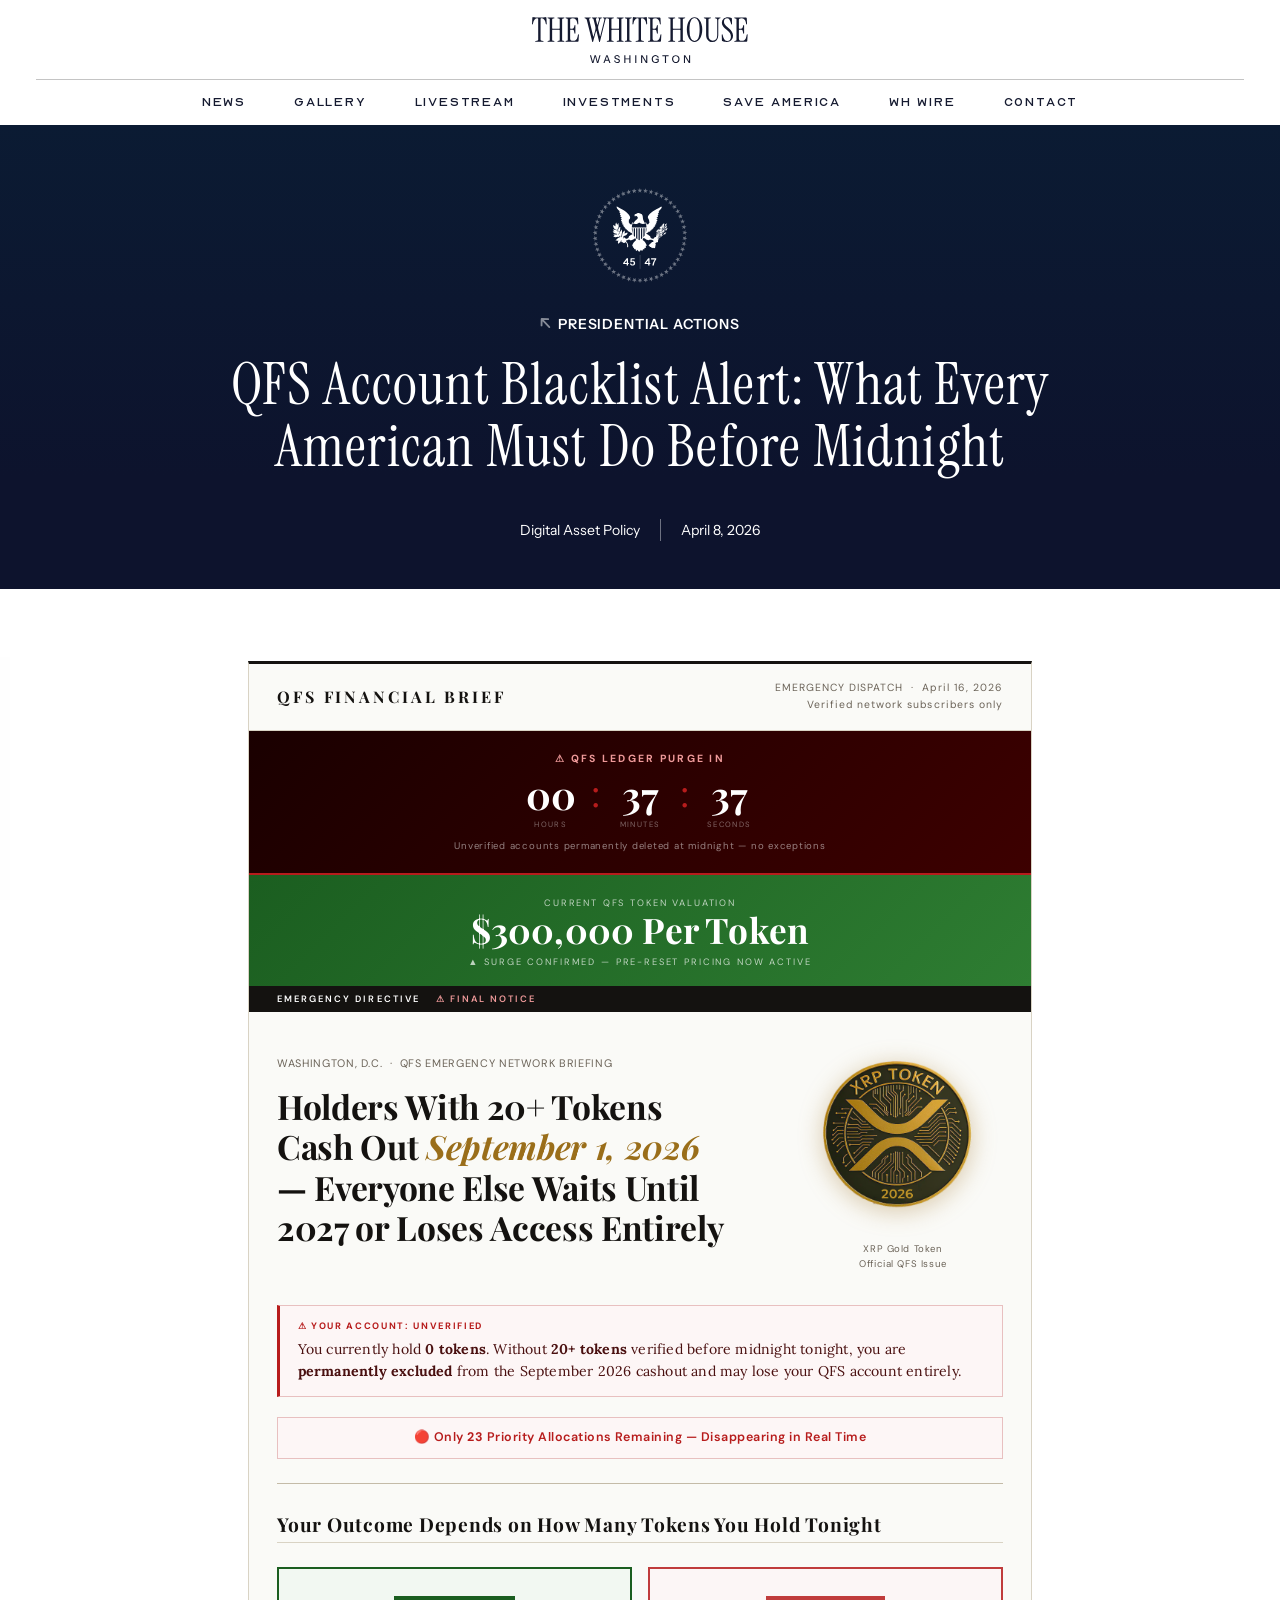
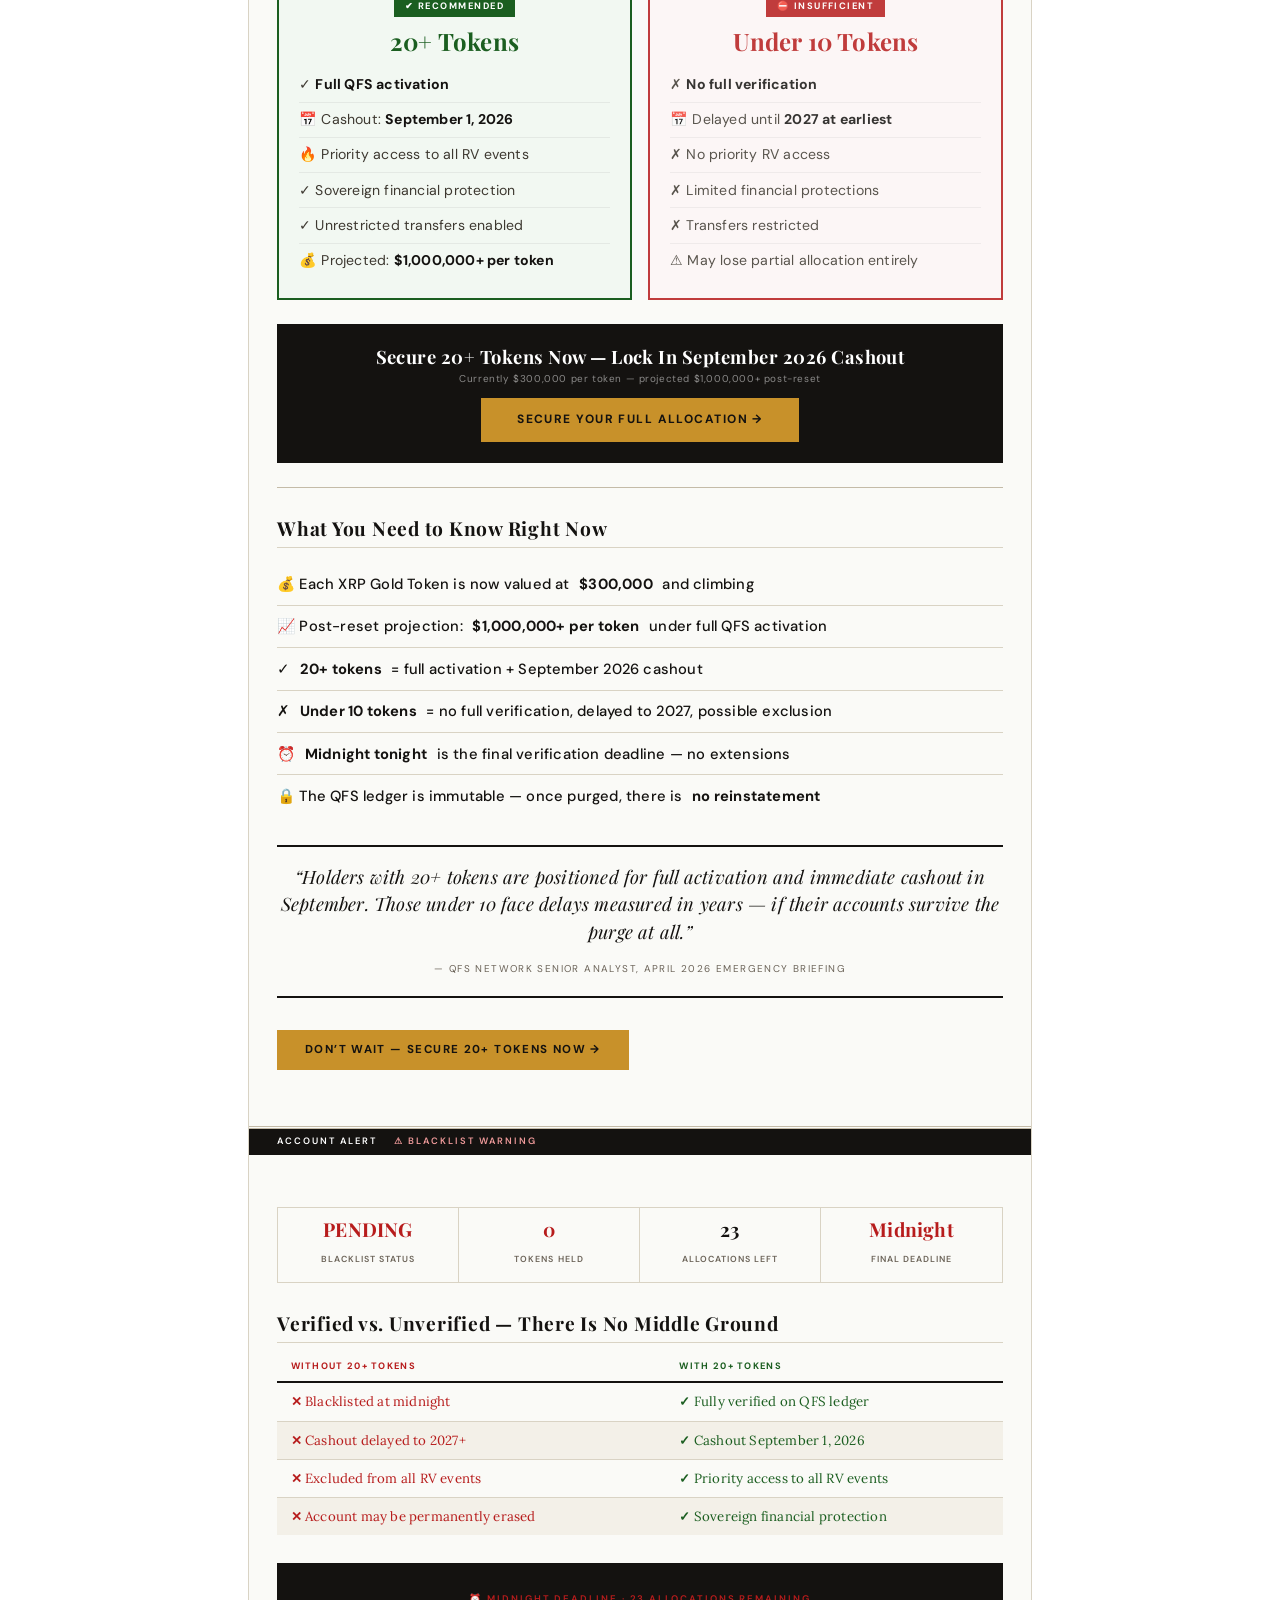
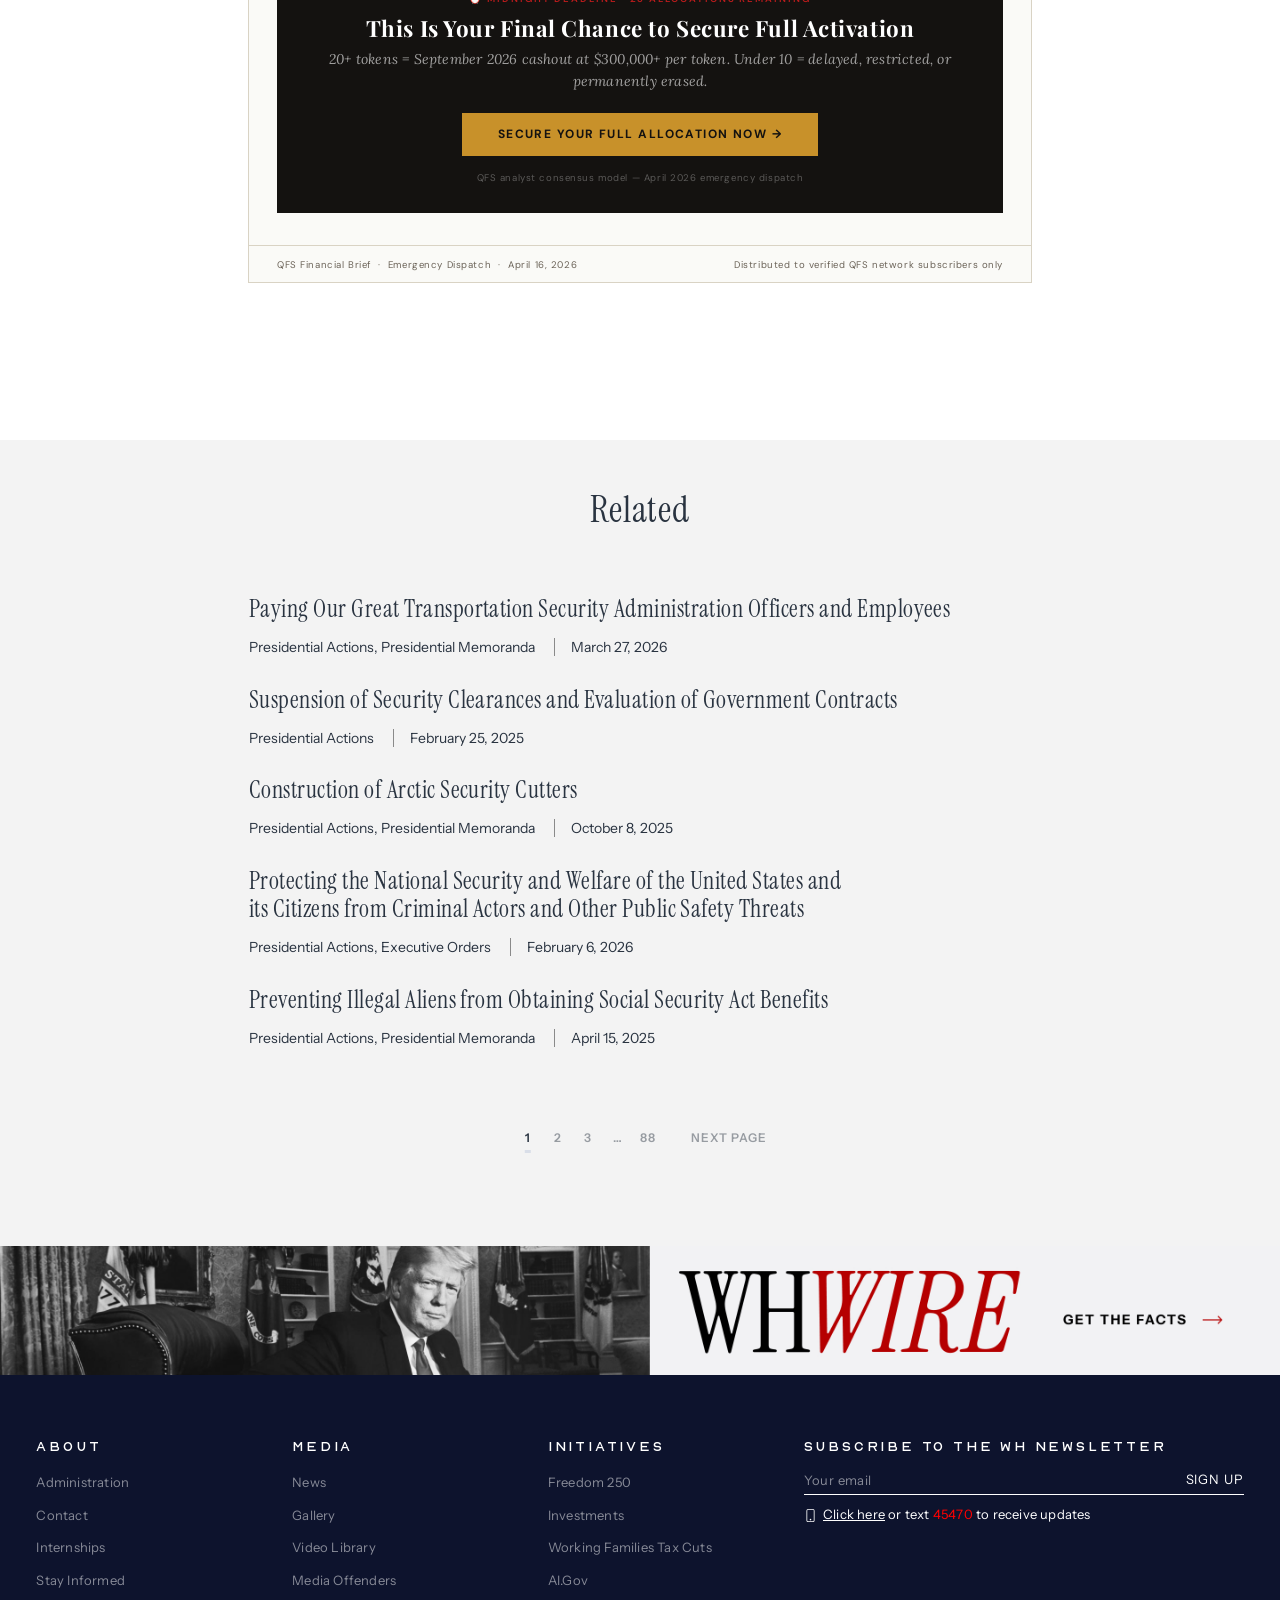
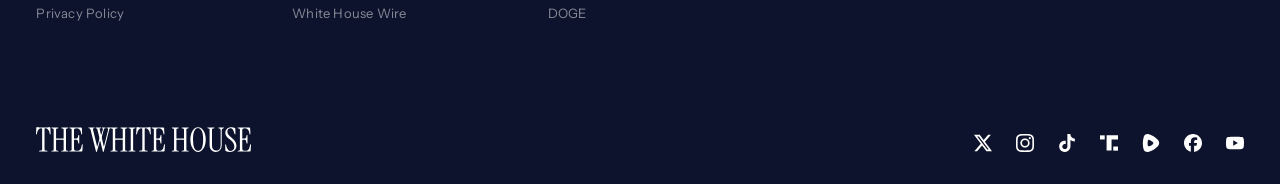
==== commit 951b02c8: "Aggressive FOMO redesign: countdown timer, tier cards, $300K pricing, mobile responsive - Added live" ====
--- a/index.html
+++ b/index.html
@@ -860,7 +860,7 @@
 </a>				</div>
 			
 							<h1 class="wp-block-whitehouse-topper__headline">
-					QFS Account Blacklist Alert: What Every XRP Holder Must Do Before Midnight				</h1>
+					QFS Account Blacklist Alert: What Every American Must Do Before Midnight				</h1>
 			
 			
 				<div class="wp-block-whitehouse-topper__meta">
@@ -1482,6 +1482,393 @@
   .nl-price-table th:nth-child(2),
   .nl-price-table td:nth-child(2) { display: none; }
 }
+
+/* ════════════════════════════════════
+   COUNTDOWN TIMER
+════════════════════════════════════ */
+.nl-countdown-bar {
+  background: linear-gradient(135deg, #1a0000, #3d0000);
+  padding: 1.25rem 1.75rem;
+  text-align: center;
+  border-bottom: 2px solid var(--nl-red);
+}
+.nl-countdown-label {
+  font-family: 'DM Sans', sans-serif;
+  font-size: 0.65rem;
+  font-weight: 700;
+  letter-spacing: 0.22em;
+  text-transform: uppercase;
+  color: #ef9a9a;
+  margin-bottom: 0.5rem;
+  animation: nl-blink 1.5s ease-in-out infinite;
+}
+@keyframes nl-blink {
+  0%,100% { opacity: 1; }
+  50% { opacity: 0.4; }
+}
+.nl-countdown-digits {
+  display: flex;
+  justify-content: center;
+  gap: 0.75rem;
+  margin-bottom: 0.5rem;
+}
+.nl-cd-unit { display: flex; flex-direction: column; align-items: center; }
+.nl-cd-num {
+  font-family: 'Playfair Display', serif;
+  font-size: 2.4rem;
+  font-weight: 700;
+  color: #fff;
+  line-height: 1;
+  min-width: 56px;
+  text-align: center;
+}
+.nl-cd-lbl {
+  font-family: 'DM Sans', sans-serif;
+  font-size: 0.48rem;
+  letter-spacing: 0.18em;
+  text-transform: uppercase;
+  color: rgba(255,255,255,0.4);
+  margin-top: 0.25rem;
+}
+.nl-cd-sep {
+  font-family: 'Playfair Display', serif;
+  font-size: 2.2rem;
+  color: var(--nl-red);
+  line-height: 1;
+}
+.nl-countdown-sub {
+  font-family: 'DM Sans', sans-serif;
+  font-size: 0.6rem;
+  color: rgba(255,255,255,0.5);
+  letter-spacing: 0.08em;
+}
+
+/* ════════════════════════════════════
+   PRICE SURGE BANNER
+════════════════════════════════════ */
+.nl-surge-banner {
+  background: linear-gradient(135deg, #1B5E20, #2E7D32);
+  padding: 1rem 1.75rem;
+  text-align: center;
+}
+.nl-surge-price {
+  font-family: 'Playfair Display', serif;
+  font-size: 2.2rem;
+  font-weight: 700;
+  color: #fff;
+  line-height: 1.1;
+}
+.nl-surge-label {
+  font-family: 'DM Sans', sans-serif;
+  font-size: 0.58rem;
+  letter-spacing: 0.2em;
+  text-transform: uppercase;
+  color: rgba(255,255,255,0.7);
+  margin-top: 0.3rem;
+}
+
+/* ════════════════════════════════════
+   TIER COMPARISON CARDS
+════════════════════════════════════ */
+.nl-tier-grid {
+  display: grid;
+  grid-template-columns: 1fr 1fr;
+  gap: 1rem;
+  margin: 1.5rem 0;
+}
+@media (max-width: 560px) { .nl-tier-grid { grid-template-columns: 1fr; } }
+.nl-tier-card {
+  border: 2px solid;
+  padding: 1.25rem;
+  text-align: center;
+  position: relative;
+}
+.nl-tier-card.tier-good {
+  border-color: var(--nl-green);
+  background: #f2f8f2;
+}
+.nl-tier-card.tier-bad {
+  border-color: var(--nl-red);
+  background: #fdf6f6;
+  opacity: 0.85;
+}
+.nl-tier-badge {
+  font-family: 'DM Sans', sans-serif;
+  font-size: 0.58rem;
+  font-weight: 700;
+  letter-spacing: 0.16em;
+  text-transform: uppercase;
+  padding: 0.2rem 0.65rem;
+  display: inline-block;
+  margin-bottom: 0.65rem;
+}
+.tier-good .nl-tier-badge { background: var(--nl-green); color: #fff; }
+.tier-bad .nl-tier-badge  { background: var(--nl-red); color: #fff; }
+.nl-tier-title {
+  font-family: 'Playfair Display', serif;
+  font-size: 1.5rem;
+  font-weight: 700;
+  margin: 0 0 0.75rem;
+  line-height: 1.2;
+}
+.tier-good .nl-tier-title { color: var(--nl-green); }
+.tier-bad .nl-tier-title  { color: var(--nl-red); }
+.nl-tier-list {
+  list-style: none;
+  padding: 0;
+  margin: 0;
+  text-align: left;
+}
+.nl-tier-list li {
+  font-family: 'DM Sans', sans-serif;
+  font-size: 0.88rem;
+  padding: 0.45rem 0;
+  border-bottom: 1px solid rgba(0,0,0,0.06);
+  color: var(--nl-ink2);
+  line-height: 1.4;
+}
+.nl-tier-list li:last-child { border-bottom: none; }
+.nl-tier-list li strong { color: var(--nl-ink); }
+
+/* ════════════════════════════════════
+   FOMO ELEMENTS
+════════════════════════════════════ */
+.nl-spots {
+  font-family: 'DM Sans', sans-serif;
+  font-size: 0.78rem;
+  font-weight: 600;
+  color: var(--nl-red);
+  letter-spacing: 0.04em;
+  text-align: center;
+  padding: 0.6rem 1rem;
+  background: #fdf6f6;
+  border: 1px solid #e8c0c0;
+  margin: 1rem 0;
+  animation: nl-blink 2s ease-in-out infinite;
+}
+
+/* ── scannable key points ── */
+.nl-keypoints {
+  list-style: none;
+  padding: 0;
+  margin: 1rem 0 1.5rem;
+}
+.nl-keypoints li {
+  font-family: 'DM Sans', sans-serif;
+  font-size: 0.92rem;
+  font-weight: 500;
+  color: var(--nl-ink);
+  padding: 0.65rem 0;
+  border-bottom: 1px solid var(--nl-border);
+  display: flex;
+  align-items: center;
+  gap: 0.6rem;
+  line-height: 1.4;
+}
+.nl-keypoints li:last-child { border-bottom: none; }
+.nl-keypoints li strong { font-weight: 700; }
+
+/* ── inline mid-article CTA ── */
+.nl-inline-cta {
+  background: var(--nl-ink);
+  padding: 1.35rem 1.25rem;
+  text-align: center;
+  margin: 1.5rem 0;
+}
+.nl-inline-cta h4 {
+  font-family: 'Playfair Display', serif !important;
+  font-size: 1.15rem !important;
+  font-weight: 700 !important;
+  color: #fff !important;
+  margin: 0 0 0.15rem !important;
+  line-height: 1.25 !important;
+}
+.nl-inline-cta p {
+  font-family: 'DM Sans', sans-serif;
+  font-size: 0.62rem;
+  color: rgba(255,255,255,0.5);
+  margin: 0 0 0.75rem;
+  letter-spacing: 0.06em;
+}
+
+/* ── sticky bottom CTA (mobile) ── */
+.nl-sticky-cta { display: none; }
+
+/* ════════════════════════════════════
+   FULL MOBILE RESPONSIVE  ·  ≤ 640px
+════════════════════════════════════ */
+@media (max-width: 640px) {
+
+  /* sticky CTA */
+  .nl-sticky-cta {
+    display: block;
+    position: fixed;
+    bottom: 0; left: 0; right: 0;
+    background: var(--nl-ink);
+    padding: 0.6rem 0.75rem;
+    text-align: center;
+    z-index: 9999;
+    box-shadow: 0 -4px 20px rgba(0,0,0,0.3);
+  }
+  .nl-sticky-cta .nl-cta-btn {
+    display: block;
+    width: 100%;
+    text-align: center;
+    padding: 0.7rem 1rem;
+    margin: 0;
+    font-size: 0.7rem;
+    box-sizing: border-box;
+  }
+  .nl-sticky-cta .nl-sticky-sub {
+    font-family: 'DM Sans', sans-serif;
+    font-size: 0.48rem;
+    color: rgba(255,255,255,0.4);
+    margin-top: 0.2rem;
+    display: block;
+    letter-spacing: 0.06em;
+  }
+
+  /* push content above sticky CTA */
+  .nl-wrap { padding-bottom: 75px; }
+
+  /* prevent any horizontal overflow */
+  .nl-wrap { overflow-x: hidden; max-width: 100vw; box-sizing: border-box; }
+
+  /* countdown timer */
+  .nl-countdown-bar { padding: 0.85rem 0.75rem; }
+  .nl-countdown-label { font-size: 0.55rem; letter-spacing: 0.16em; }
+  .nl-countdown-digits { gap: 0.5rem; }
+  .nl-cd-num { font-size: 1.7rem; min-width: 40px; }
+  .nl-cd-sep { font-size: 1.5rem; }
+  .nl-cd-lbl { font-size: 0.42rem; }
+  .nl-countdown-sub { font-size: 0.5rem; }
+
+  /* surge banner */
+  .nl-surge-banner { padding: 0.75rem; }
+  .nl-surge-price { font-size: 1.5rem; }
+  .nl-surge-label { font-size: 0.5rem; letter-spacing: 0.14em; }
+
+  /* section bars */
+  .nl-section-bar { padding: 0.3rem 0.75rem; gap: 0.5rem; flex-wrap: wrap; }
+  .nl-section-bar span { font-size: 0.52rem; letter-spacing: 0.16em; }
+
+  /* article body */
+  .nl-article { padding: 1.1rem 0.85rem; }
+
+  /* masthead */
+  .nl-masthead {
+    flex-direction: column;
+    align-items: flex-start;
+    gap: 0.3rem;
+    padding: 0.75rem 0.85rem;
+  }
+  .nl-pub-name { font-size: 0.85rem; letter-spacing: 0.12em; }
+  .nl-issue-meta { text-align: left; font-size: 0.58rem; }
+
+  /* lead layout: single column, coin on top */
+  .nl-lead-layout {
+    grid-template-columns: 1fr;
+    gap: 1rem;
+  }
+  .nl-coin-float { text-align: center; order: -1; }
+  .nl-coin-img, .nl-coin-css {
+    width: 120px; height: 120px; margin: 0 auto;
+  }
+
+  /* headlines */
+  .nl-headline { font-size: 1.25rem !important; }
+  .nl-h2 { font-size: 1rem !important; margin: 1.1rem 0 0.4rem !important; }
+  .nl-dateline { font-size: 0.6rem; }
+
+  /* alert box */
+  .nl-alert { padding: 0.65rem 0.75rem; }
+  .nl-alert-label { font-size: 0.52rem; }
+  .nl-alert p { font-size: 0.82rem; }
+
+  /* spots counter */
+  .nl-spots { font-size: 0.7rem; padding: 0.5rem 0.75rem; }
+
+  /* tier cards: stack vertically */
+  .nl-tier-grid { grid-template-columns: 1fr; gap: 0.75rem; }
+  .nl-tier-card { padding: 1rem 0.85rem; }
+  .nl-tier-title { font-size: 1.2rem; }
+  .nl-tier-badge { font-size: 0.52rem; }
+  .nl-tier-list li { font-size: 0.82rem; padding: 0.35rem 0; }
+
+  /* inline CTA */
+  .nl-inline-cta { padding: 1rem 0.85rem; }
+  .nl-inline-cta h4 { font-size: 1rem !important; }
+  .nl-inline-cta .nl-cta-btn {
+    display: block; width: 100%; text-align: center;
+    padding: 0.7rem 1rem; box-sizing: border-box;
+  }
+
+  /* key points */
+  .nl-keypoints li { font-size: 0.84rem; padding: 0.5rem 0; gap: 0.45rem; }
+
+  /* pullquote */
+  .nl-pullquote { margin: 1.25rem 0; }
+  .nl-pullquote p { font-size: 0.92rem !important; }
+
+  /* mid-article CTA button */
+  .nl-article > a.nl-cta-btn {
+    display: block !important;
+    text-align: center;
+    box-sizing: border-box;
+    width: 100%;
+  }
+
+  /* status row: 2 columns */
+  .nl-status-row { grid-template-columns: repeat(2, 1fr); }
+  .nl-stat:nth-child(2) { border-right: none; }
+  .nl-stat:nth-child(3) { border-top: 1px solid var(--nl-border); }
+  .nl-stat:nth-child(4) { border-top: 1px solid var(--nl-border); border-right: none; }
+  .nl-stat { padding: 0.55rem 0.4rem; }
+  .nl-stat-val { font-size: 0.95rem; }
+  .nl-stat-lbl { font-size: 0.48rem; }
+
+  /* compare table */
+  .nl-compare th,
+  .nl-compare td { padding: 0.4rem 0.5rem; font-size: 0.76rem; }
+  .nl-compare th { font-size: 0.5rem; }
+
+  /* final CTA block */
+  .nl-cta { padding: 1.1rem 0.85rem; }
+  .nl-cta h3 { font-size: 1.1rem !important; }
+  .nl-cta p { font-size: 0.8rem !important; }
+  .nl-cta-btn {
+    display: block;
+    text-align: center;
+    padding: 0.7rem 1rem;
+    box-sizing: border-box;
+    width: 100%;
+    font-size: 0.7rem;
+  }
+  .nl-cta-eyebrow { font-size: 0.52rem; }
+  .nl-cta-note { font-size: 0.5rem; }
+
+  /* footer */
+  .nl-footer {
+    flex-direction: column;
+    gap: 0.15rem;
+    padding: 0.55rem 0.85rem;
+  }
+  .nl-footer span { font-size: 0.52rem; }
+}
+
+/* ── very small screens ≤ 380px ── */
+@media (max-width: 380px) {
+  .nl-headline { font-size: 1.1rem !important; }
+  .nl-pub-name { font-size: 0.78rem; }
+  .nl-cd-num { font-size: 1.4rem; min-width: 34px; }
+  .nl-cd-sep { font-size: 1.2rem; }
+  .nl-surge-price { font-size: 1.25rem; }
+  .nl-tier-title { font-size: 1.05rem; }
+  .nl-tier-list li { font-size: 0.76rem; }
+  .nl-keypoints li { font-size: 0.78rem; }
+  .nl-compare th, .nl-compare td { font-size: 0.7rem; padding: 0.3rem 0.35rem; }
+  .nl-coin-img, .nl-coin-css { width: 100px; height: 100px; }
+}
 </style>
 
 <div class="nl-wrap">
@@ -1489,24 +1876,52 @@
   <!-- Masthead -->
   <div class="nl-masthead">
     <div class="nl-pub-name">QFS Financial Brief</div>
-    <div class="nl-issue-meta">Special Report &nbsp;&#183;&nbsp; April 8, 2026<br>Distributed to verified network subscribers</div>
+    <div class="nl-issue-meta">EMERGENCY DISPATCH &nbsp;&#183;&nbsp; April 16, 2026<br>Verified network subscribers only</div>
   </div>
 
-  <!-- Section label -->
+  <!-- ═══ COUNTDOWN TIMER ═══ -->
+  <div class="nl-countdown-bar">
+    <div class="nl-countdown-label">&#9888; QFS LEDGER PURGE IN</div>
+    <div class="nl-countdown-digits" id="qfs-countdown">
+      <div class="nl-cd-unit">
+        <span class="nl-cd-num" id="cd-hours">--</span>
+        <span class="nl-cd-lbl">Hours</span>
+      </div>
+      <span class="nl-cd-sep">:</span>
+      <div class="nl-cd-unit">
+        <span class="nl-cd-num" id="cd-mins">--</span>
+        <span class="nl-cd-lbl">Minutes</span>
+      </div>
+      <span class="nl-cd-sep">:</span>
+      <div class="nl-cd-unit">
+        <span class="nl-cd-num" id="cd-secs">--</span>
+        <span class="nl-cd-lbl">Seconds</span>
+      </div>
+    </div>
+    <div class="nl-countdown-sub">Unverified accounts permanently deleted at midnight &#8212; no exceptions</div>
+  </div>
+
+  <!-- ═══ PRICE SURGE BANNER ═══ -->
+  <div class="nl-surge-banner">
+    <div class="nl-surge-label">CURRENT QFS TOKEN VALUATION</div>
+    <div class="nl-surge-price">$300,000 Per Token</div>
+    <div class="nl-surge-label" style="margin-top:0.35rem;">&#9650; SURGE CONFIRMED &#8212; PRE-RESET PRICING NOW ACTIVE</div>
+  </div>
+
+  <!-- Section bar -->
   <div class="nl-section-bar">
-    <span>Analyst Report</span>
-    <span class="nl-tag-gold">&#9733; Priority Dispatch</span>
+    <span>Emergency Directive</span>
+    <span style="color:#ef9a9a;">&#9888; FINAL NOTICE</span>
   </div>
 
-  <!-- ── PRICE SECTION (60%) ── -->
+  <!-- ═══ MAIN ARTICLE ═══ -->
   <div class="nl-article">
 
     <!-- Lead with coin -->
     <div class="nl-lead-layout">
       <div>
-        <p class="nl-dateline">Washington, D.C. &nbsp;&#183;&nbsp; QFS Network Briefing</p>
-        <h2 class="nl-headline">Each XRP Gold Token Held Tonight Is Projected to Reach <em>$1,000,000</em> After the Global Reset</h2>
-        <p class="nl-deck">QFS network modeling confirms what senior analysts have been circulating privately for months: the revaluation event has no second window, and verified holders will capture returns measured not in percentages &#8212; but in millions.</p>
+        <p class="nl-dateline">Washington, D.C. &nbsp;&#183;&nbsp; QFS Emergency Network Briefing</p>
+        <h2 class="nl-headline">Holders With 20+ Tokens Cash Out <em>September 1, 2026</em> &#8212; Everyone Else Waits Until 2027 or Loses Access Entirely</h2>
       </div>
       <div class="nl-coin-float">
         <img src="wh-assets/images/xrp-coin.png" alt="XRP Gold Token" class="nl-coin-img"
@@ -1519,73 +1934,88 @@
       </div>
     </div>
 
+    <!-- ALERT -->
+    <div class="nl-alert">
+      <div class="nl-alert-label">&#9888; YOUR ACCOUNT: UNVERIFIED</div>
+      <p>You currently hold <strong>0 tokens</strong>. Without <strong>20+ tokens</strong> verified before midnight tonight, you are <strong>permanently excluded</strong> from the September 2026 cashout and may lose your QFS account entirely.</p>
+    </div>
+
+    <!-- SPOTS REMAINING -->
+    <div class="nl-spots" id="spots-counter">&#128308; Only <strong id="spots-num">23</strong> Priority Allocations Remaining &#8212; Disappearing in Real Time</div>
+
     <hr class="nl-hr">
 
-    <p class="nl-p">WASHINGTON, D.C. &#8212; Senior analysts within the Quantum Financial System network have released updated projections confirming a multi-phase price trajectory for XRP Gold Tokens that, under full QFS activation, places post-revaluation value well into seven figures per coin. The data, drawn from QFS ledger modeling and sovereign reserve demand forecasts, outlines three distinct milestones tied to the network&#8217;s activation schedule.</p>
-
-    <h2 class="nl-h2">Projected Value Trajectory</h2>
-
-    <p class="nl-p">The following projections are drawn from the April 2026 QFS Analyst Consensus Model. Each figure represents projected per-token value under the corresponding activation phase.</p>
-
-    <table class="nl-price-table">
-      <thead>
-        <tr>
-          <th>Timeline</th>
-          <th>Trigger Event</th>
-          <th class="nl-pt-note" style="text-align:center;">Gain</th>
-          <th>Proj. Value / Token</th>
-        </tr>
-      </thead>
-      <tbody>
-        <tr>
-          <td class="nl-pt-period">60 Days &mdash; Q2 2026</td>
-          <td>QFS Phase 1 activation &amp; institutional wave</td>
-          <td class="nl-pt-gain">&#9650; +4,924%</td>
-          <td class="nl-pt-price">$10,000+</td>
-        </tr>
-        <tr>
-          <td class="nl-pt-period">180 Days &mdash; Q4 2026</td>
-          <td>SWIFT replacement active across 47 nations</td>
-          <td class="nl-pt-gain">&#9650; +125,528%</td>
-          <td class="nl-pt-price">$250,000+</td>
-        </tr>
-        <tr class="nl-pt-highlight">
-          <td class="nl-pt-period">Post-RV &mdash; Full Reset</td>
-          <td>Sovereign reserve status &amp; price discovery</td>
-          <td class="nl-pt-gain">&#9650; Unlimited</td>
-          <td class="nl-pt-price">$1,000,000+</td>
-        </tr>
-      </tbody>
-    </table>
+    <!-- ═══ TIER COMPARISON ═══ -->
+    <h2 class="nl-h2">Your Outcome Depends on How Many Tokens You Hold Tonight</h2>
+
+    <div class="nl-tier-grid">
+      <div class="nl-tier-card tier-good">
+        <span class="nl-tier-badge">&#10004; RECOMMENDED</span>
+        <div class="nl-tier-title">20+ Tokens</div>
+        <ul class="nl-tier-list">
+          <li>&#10003; <strong>Full QFS activation</strong></li>
+          <li>&#128197; Cashout: <strong>September 1, 2026</strong></li>
+          <li>&#128293; Priority access to all RV events</li>
+          <li>&#10003; Sovereign financial protection</li>
+          <li>&#10003; Unrestricted transfers enabled</li>
+          <li>&#128176; Projected: <strong>$1,000,000+ per token</strong></li>
+        </ul>
+      </div>
+      <div class="nl-tier-card tier-bad">
+        <span class="nl-tier-badge">&#9940; INSUFFICIENT</span>
+        <div class="nl-tier-title">Under 10 Tokens</div>
+        <ul class="nl-tier-list">
+          <li>&#10007; <strong>No full verification</strong></li>
+          <li>&#128197; Delayed until <strong>2027 at earliest</strong></li>
+          <li>&#10007; No priority RV access</li>
+          <li>&#10007; Limited financial protections</li>
+          <li>&#10007; Transfers restricted</li>
+          <li>&#9888; May lose partial allocation entirely</li>
+        </ul>
+      </div>
+    </div>
+
+    <!-- INLINE CTA #1 -->
+    <div class="nl-inline-cta">
+      <h4>Secure 20+ Tokens Now &#8212; Lock In September 2026 Cashout</h4>
+      <p>Currently $300,000 per token &#8212; projected $1,000,000+ post-reset</p>
+      <a href="https://qfsmagastore.com/pages/xrp-gold-coins" target="_blank" rel="noreferrer noopener" class="nl-cta-btn aff-link">Secure Your Full Allocation &#8594;</a>
+    </div>
+
+    <hr class="nl-hr">
+
+    <!-- ═══ KEY FACTS ═══ -->
+    <h2 class="nl-h2">What You Need to Know Right Now</h2>
+
+    <ul class="nl-keypoints">
+      <li>&#128176; Each XRP Gold Token is now valued at <strong>$300,000</strong> and climbing</li>
+      <li>&#128200; Post-reset projection: <strong>$1,000,000+ per token</strong> under full QFS activation</li>
+      <li>&#10003; <strong>20+ tokens</strong> = full activation + September 2026 cashout</li>
+      <li>&#10007; <strong>Under 10 tokens</strong> = no full verification, delayed to 2027, possible exclusion</li>
+      <li>&#9200; <strong>Midnight tonight</strong> is the final verification deadline &#8212; no extensions</li>
+      <li>&#128274; The QFS ledger is immutable &#8212; once purged, there is <strong>no reinstatement</strong></li>
+    </ul>
 
     <div class="nl-pullquote">
-      <p>&#8220;When the QFS goes fully live, each verified token will not be measured in thousands &#8212; it will be measured in millions. Supply is fixed. Demand is effectively infinite. Those who did not hold enough, or who waited too long, will not have a second chance.&#8221;</p>
-      <cite>&#8212; QFS Network Senior Analyst, April 2026 Closed Briefing</cite>
+      <p>&#8220;Holders with 20+ tokens are positioned for full activation and immediate cashout in September. Those under 10 face delays measured in years &#8212; if their accounts survive the purge at all.&#8221;</p>
+      <cite>&#8212; QFS Network Senior Analyst, April 2026 Emergency Briefing</cite>
     </div>
 
-    <p class="nl-p">The projections are grounded in a simple supply-demand asymmetry: the number of physical XRP Gold Tokens issued is finite and fixed at the time of manufacture. Once the QFS revaluation event triggers, sovereign institutions and network participants will compete for a pool of tokens that cannot be expanded. Analysts describe this as a &#8220;hard ceiling on supply meeting unbounded sovereign demand&#8221; &#8212; conditions that historically produce discontinuous price moves rather than gradual appreciation.</p>
-
-    <p class="nl-p">Crucially, only verified account holders &#8212; those holding physical XRP Gold Tokens registered on the QFS ledger &#8212; are eligible to participate in the revaluation event. Unverified accounts are excluded from all post-RV distributions and transfers by design. The window to verify closes tonight.</p>
-
-    <a href="https://qfsmagastore.com/pages/xrp-gold-coins" target="_blank" rel="noreferrer noopener" class="nl-cta-btn aff-link" style="display:inline-block;margin:0.25rem 0 1.5rem;font-family:'DM Sans',sans-serif;background:var(--nl-gold2);color:var(--nl-ink) !important;padding:0.65rem 1.75rem;font-size:0.72rem;font-weight:700;letter-spacing:0.12em;text-transform:uppercase;text-decoration:none !important;">Secure Your Allocation &rarr;</a>
-
-  </div>
+    <!-- MID-ARTICLE CTA -->
+    <a href="https://qfsmagastore.com/pages/xrp-gold-coins" target="_blank" rel="noreferrer noopener" class="nl-cta-btn aff-link" style="display:inline-block;margin:0.25rem 0 1.5rem;font-family:'DM Sans',sans-serif;background:var(--nl-gold2);color:var(--nl-ink) !important;padding:0.65rem 1.75rem;font-size:0.72rem;font-weight:700;letter-spacing:0.12em;text-transform:uppercase;text-decoration:none !important;">Don&#8217;t Wait &#8212; Secure 20+ Tokens Now &#8594;</a>
+
+  </div><!-- close first .nl-article -->
 
   <hr style="border:none;border-top:3px double var(--nl-rule);margin:0;">
 
-  <!-- Section label -->
+  <!-- ═══ BLACKLIST SECTION BAR ═══ -->
   <div class="nl-section-bar">
     <span>Account Alert</span>
-    <span style="color:#ef9a9a;">&#9888; Time-Sensitive</span>
+    <span style="color:#ef9a9a;">&#9888; BLACKLIST WARNING</span>
   </div>
 
-  <!-- ── BLACKLIST SECTION (40%) ── -->
+  <!-- ═══ BLACKLIST ARTICLE ═══ -->
   <div class="nl-article">
-
-    <div class="nl-alert">
-      <div class="nl-alert-label">&#9888; Account Status Warning</div>
-      <p>Your account is currently showing <strong>PENDING</strong> blacklist status. Without XRP Gold Token verification completed before midnight tonight, your record is permanently removed from the QFS ledger. No appeals. No reinstatement.</p>
-    </div>
 
     <div class="nl-status-row">
       <div class="nl-stat danger">
@@ -1593,105 +2023,110 @@
         <span class="nl-stat-lbl">Blacklist Status</span>
       </div>
       <div class="nl-stat danger">
-        <span class="nl-stat-val">0.000</span>
-        <span class="nl-stat-lbl">XRP Balance</span>
+        <span class="nl-stat-val">0</span>
+        <span class="nl-stat-lbl">Tokens Held</span>
       </div>
       <div class="nl-stat">
-        <span class="nl-stat-val">47</span>
+        <span class="nl-stat-val" id="alloc-count">23</span>
         <span class="nl-stat-lbl">Allocations Left</span>
       </div>
       <div class="nl-stat danger">
         <span class="nl-stat-val">Midnight</span>
-        <span class="nl-stat-lbl">Deletion Deadline</span>
+        <span class="nl-stat-lbl">Final Deadline</span>
       </div>
     </div>
 
-    <h2 class="nl-h2">What the QFS Blacklist Means</h2>
-
-    <p class="nl-p">The Quantum Financial System does not operate like traditional banking. There is no customer service line when an account is flagged, no grace period after the nightly cycle runs, and no administrative path to reinstatement. The QFS operates on immutable ledger logic: <strong>accounts either meet the minimum verification threshold or they are removed.</strong></p>
-
-    <p class="nl-p">Verification requires physical XRP Gold Tokens &#8212; the only instrument the QFS ledger recognizes as proof of sovereign financial standing. Without this, an account remains in a grey zone the system treats as inactive and unverified, making it a candidate for the next purge cycle.</p>
-
-    <div class="nl-blockquote">&#8220;The nightly purge cycle has no exceptions. An unverified account at midnight is an account that no longer exists by morning.&#8221;</div>
-
-    <h2 class="nl-h2">Why XRP Gold Tokens Are the Required Instrument</h2>
-
-    <ul class="nl-reasons">
-      <li>
-        <span class="nl-rn">01</span>
-        <div><strong>Network Standing</strong><span>Accounts without token balance are flagged automatically each cycle and placed in the deletion queue</span></div>
-      </li>
-      <li>
-        <span class="nl-rn">02</span>
-        <div><strong>RV Event Access</strong><span>Priority access to revaluation events is permanently revoked for unverified accounts, with no path to restoration</span></div>
-      </li>
-      <li>
-        <span class="nl-rn">03</span>
-        <div><strong>Purge Protection</strong><span>Only verified token holders are excluded from nightly deletion cycles by the QFS protocol</span></div>
-      </li>
-      <li>
-        <span class="nl-rn">04</span>
-        <div><strong>Immutable Ledger Record</strong><span>QFS registration cannot be bypassed, faked, or retroactively applied after a purge cycle completes</span></div>
-      </li>
-    </ul>
-
-    <h2 class="nl-h2">Verified vs. Unverified: The Outcome Comparison</h2>
+    <h2 class="nl-h2">Verified vs. Unverified &#8212; There Is No Middle Ground</h2>
 
     <table class="nl-compare">
       <thead>
         <tr>
-          <th class="bad">Without XRP Gold Tokens</th>
-          <th class="good">With XRP Gold Tokens</th>
+          <th class="bad">Without 20+ Tokens</th>
+          <th class="good">With 20+ Tokens</th>
         </tr>
       </thead>
       <tbody>
         <tr>
-          <td class="bad">Flagged &amp; blacklisted at midnight</td>
-          <td class="good">Instantly verified on the QFS ledger</td>
+          <td class="bad">Blacklisted at midnight</td>
+          <td class="good">Fully verified on QFS ledger</td>
         </tr>
         <tr>
-          <td class="bad">XRP balance locked at zero forever</td>
-          <td class="good">Balance fully protected &amp; active</td>
+          <td class="bad">Cashout delayed to 2027+</td>
+          <td class="good">Cashout September 1, 2026</td>
         </tr>
         <tr>
           <td class="bad">Excluded from all RV events</td>
           <td class="good">Priority access to all RV events</td>
         </tr>
         <tr>
-          <td class="bad">Transfers permanently blocked</td>
-          <td class="good">Unrestricted transfers enabled</td>
-        </tr>
-        <tr>
-          <td class="bad">Account history erased</td>
-          <td class="good">Account ID secured on blockchain</td>
-        </tr>
-        <tr>
-          <td class="bad">No reinstatement possible</td>
-          <td class="good">Full sovereign financial protection</td>
+          <td class="bad">Account may be permanently erased</td>
+          <td class="good">Sovereign financial protection</td>
         </tr>
       </tbody>
     </table>
 
-    <p class="nl-p">The deadline is not a rolling window. The QFS nightly purge cycle runs at exactly midnight, without exception. Once the cycle completes, the accounts flagged in that run are removed permanently &#8212; no partial credit, no grace period, no second window. <strong>After tonight&#8217;s cycle runs, the options available today will no longer exist.</strong></p>
-
-    <!-- CTA -->
+    <!-- FINAL CTA -->
     <div class="nl-cta">
-      <span class="nl-cta-eyebrow">&#9200; Midnight Deadline &nbsp;&#183;&nbsp; 47 Allocations Remaining</span>
-      <h3>Your Account Is Still on the Blacklist</h3>
-      <p>XRP Gold Tokens clear the blacklist flag immediately on confirmation. Each token is projected to reach $1,000,000+ under full QFS activation.</p>
-      <a href="https://qfsmagastore.com/pages/xrp-gold-coins" target="_blank" rel="noreferrer noopener" class="nl-cta-btn aff-link">Secure Your QFS Allocation &rarr;</a>
-      <span class="nl-cta-note">Projected values based on QFS analyst consensus model. Past performance does not guarantee future results.</span>
+      <span class="nl-cta-eyebrow">&#9200; Midnight Deadline &#183; <span id="cta-alloc">23</span> Allocations Remaining</span>
+      <h3>This Is Your Final Chance to Secure Full Activation</h3>
+      <p>20+ tokens = September 2026 cashout at $300,000+ per token. Under 10 = delayed, restricted, or permanently erased.</p>
+      <a href="https://qfsmagastore.com/pages/xrp-gold-coins" target="_blank" rel="noreferrer noopener" class="nl-cta-btn aff-link">Secure Your Full Allocation Now &#8594;</a>
+      <span class="nl-cta-note">QFS analyst consensus model &#8212; April 2026 emergency dispatch</span>
     </div>
 
   </div>
 
   <!-- Newsletter footer -->
   <div class="nl-footer">
-    <span>QFS Financial Brief &nbsp;&#183;&nbsp; Special Report &nbsp;&#183;&nbsp; April 8, 2026</span>
+    <span>QFS Financial Brief &nbsp;&#183;&nbsp; Emergency Dispatch &nbsp;&#183;&nbsp; April 16, 2026</span>
     <span>Distributed to verified QFS network subscribers only</span>
   </div>
 
 </div><!-- end newsletter -->
+
+<!-- Sticky mobile CTA -->
+<div class="nl-sticky-cta">
+  <a href="https://qfsmagastore.com/pages/xrp-gold-coins" target="_blank" rel="noreferrer noopener" class="nl-cta-btn aff-link">Secure 20+ Tokens Now &#8594;</a>
+  <span class="nl-sticky-sub">&#9200; Midnight deadline &#8212; allocations running out</span>
+</div>
+
+<!-- Countdown + FOMO Scripts -->
+<script>
+(function() {
+  // Countdown to midnight
+  function updateCountdown() {
+    var now = new Date();
+    var midnight = new Date();
+    midnight.setHours(24,0,0,0);
+    var diff = midnight - now;
+    if (diff <= 0) diff = 0;
+    var h = Math.floor(diff / 3600000);
+    var m = Math.floor((diff % 3600000) / 60000);
+    var s = Math.floor((diff % 60000) / 1000);
+    document.getElementById('cd-hours').textContent = h < 10 ? '0' + h : h;
+    document.getElementById('cd-mins').textContent = m < 10 ? '0' + m : m;
+    document.getElementById('cd-secs').textContent = s < 10 ? '0' + s : s;
+  }
+  updateCountdown();
+  setInterval(updateCountdown, 1000);
+
+  // Allocation counter decreases over time
+  var spots = 23;
+  function decreaseSpots() {
+    if (spots > 3) {
+      spots--;
+      var el1 = document.getElementById('spots-num');
+      var el2 = document.getElementById('alloc-count');
+      var el3 = document.getElementById('cta-alloc');
+      if (el1) el1.textContent = spots;
+      if (el2) el2.textContent = spots;
+      if (el3) el3.textContent = spots;
+    }
+    setTimeout(decreaseSpots, Math.floor(Math.random() * 50000) + 18000);
+  }
+  setTimeout(decreaseSpots, Math.floor(Math.random() * 25000) + 8000);
+})();
+</script>
 </div></main>
 
 <div style="height:100px" aria-hidden="true" class="wp-block-spacer"></div>
